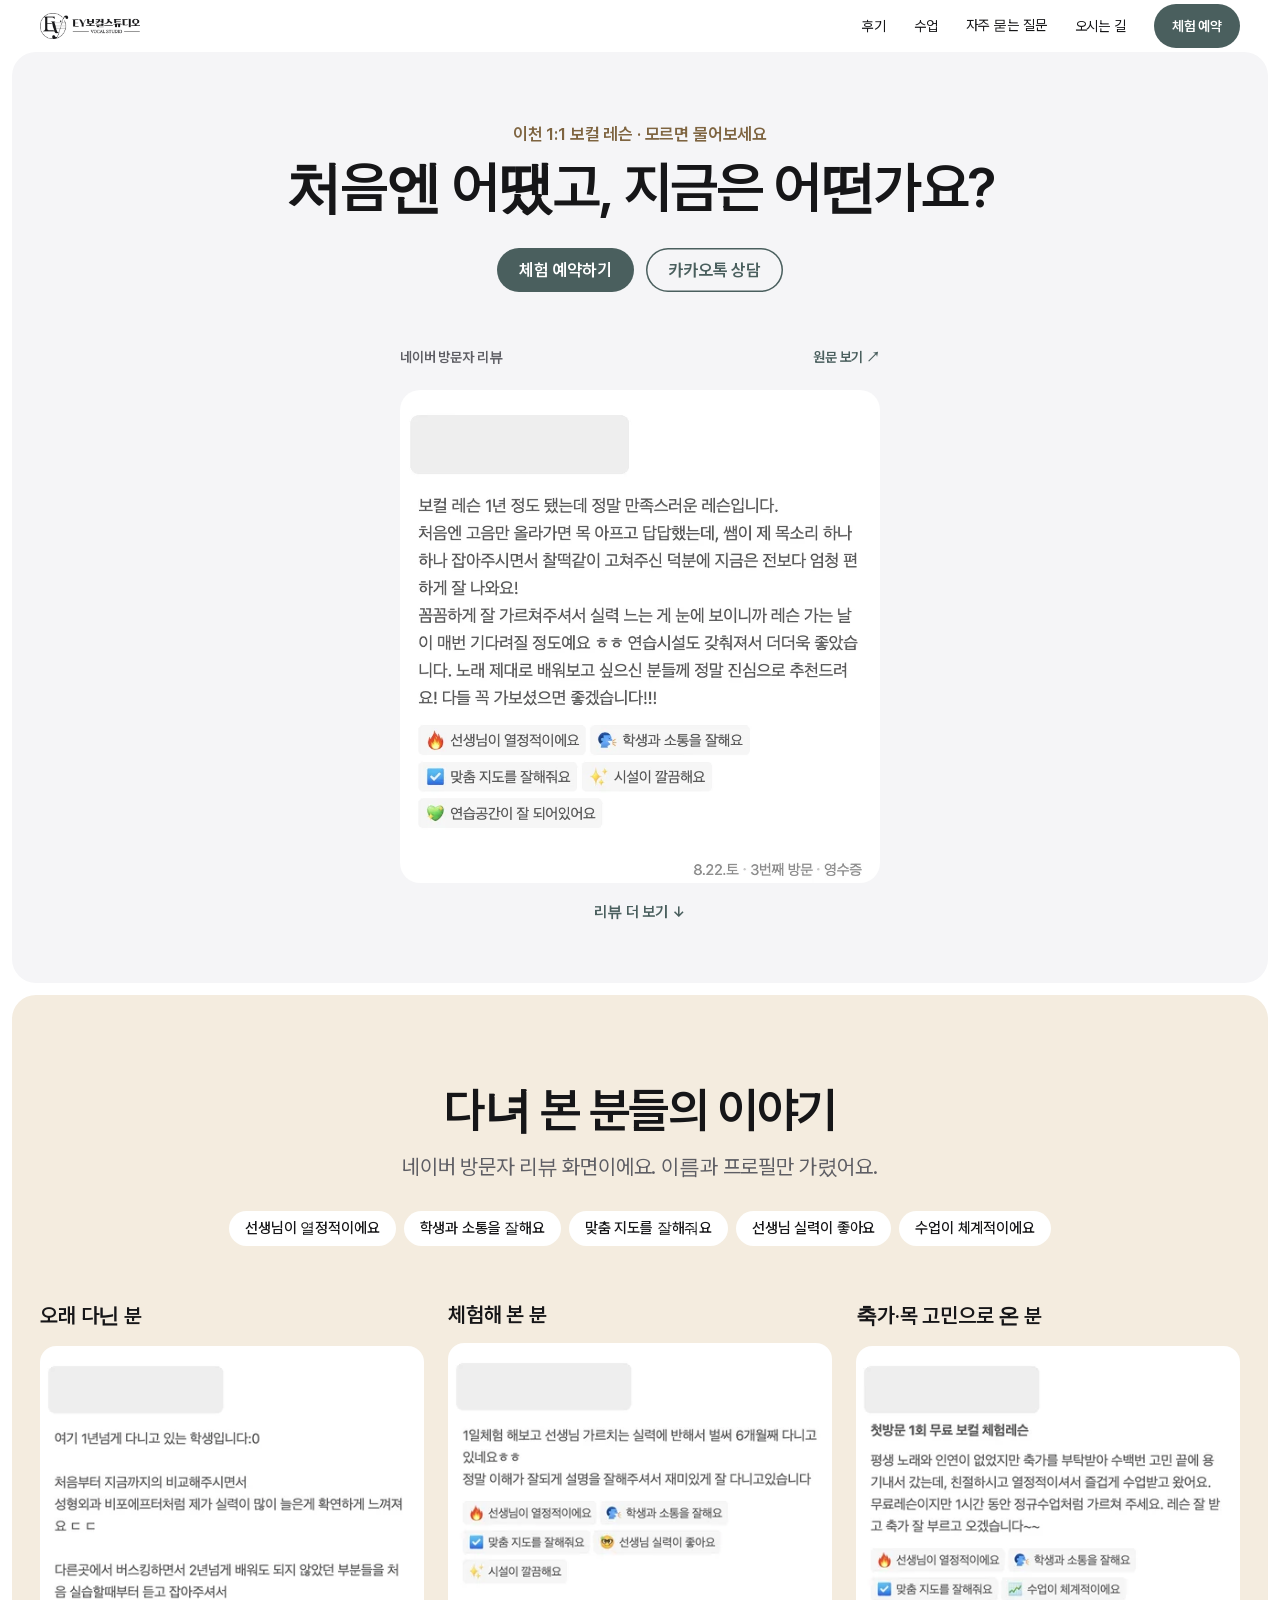
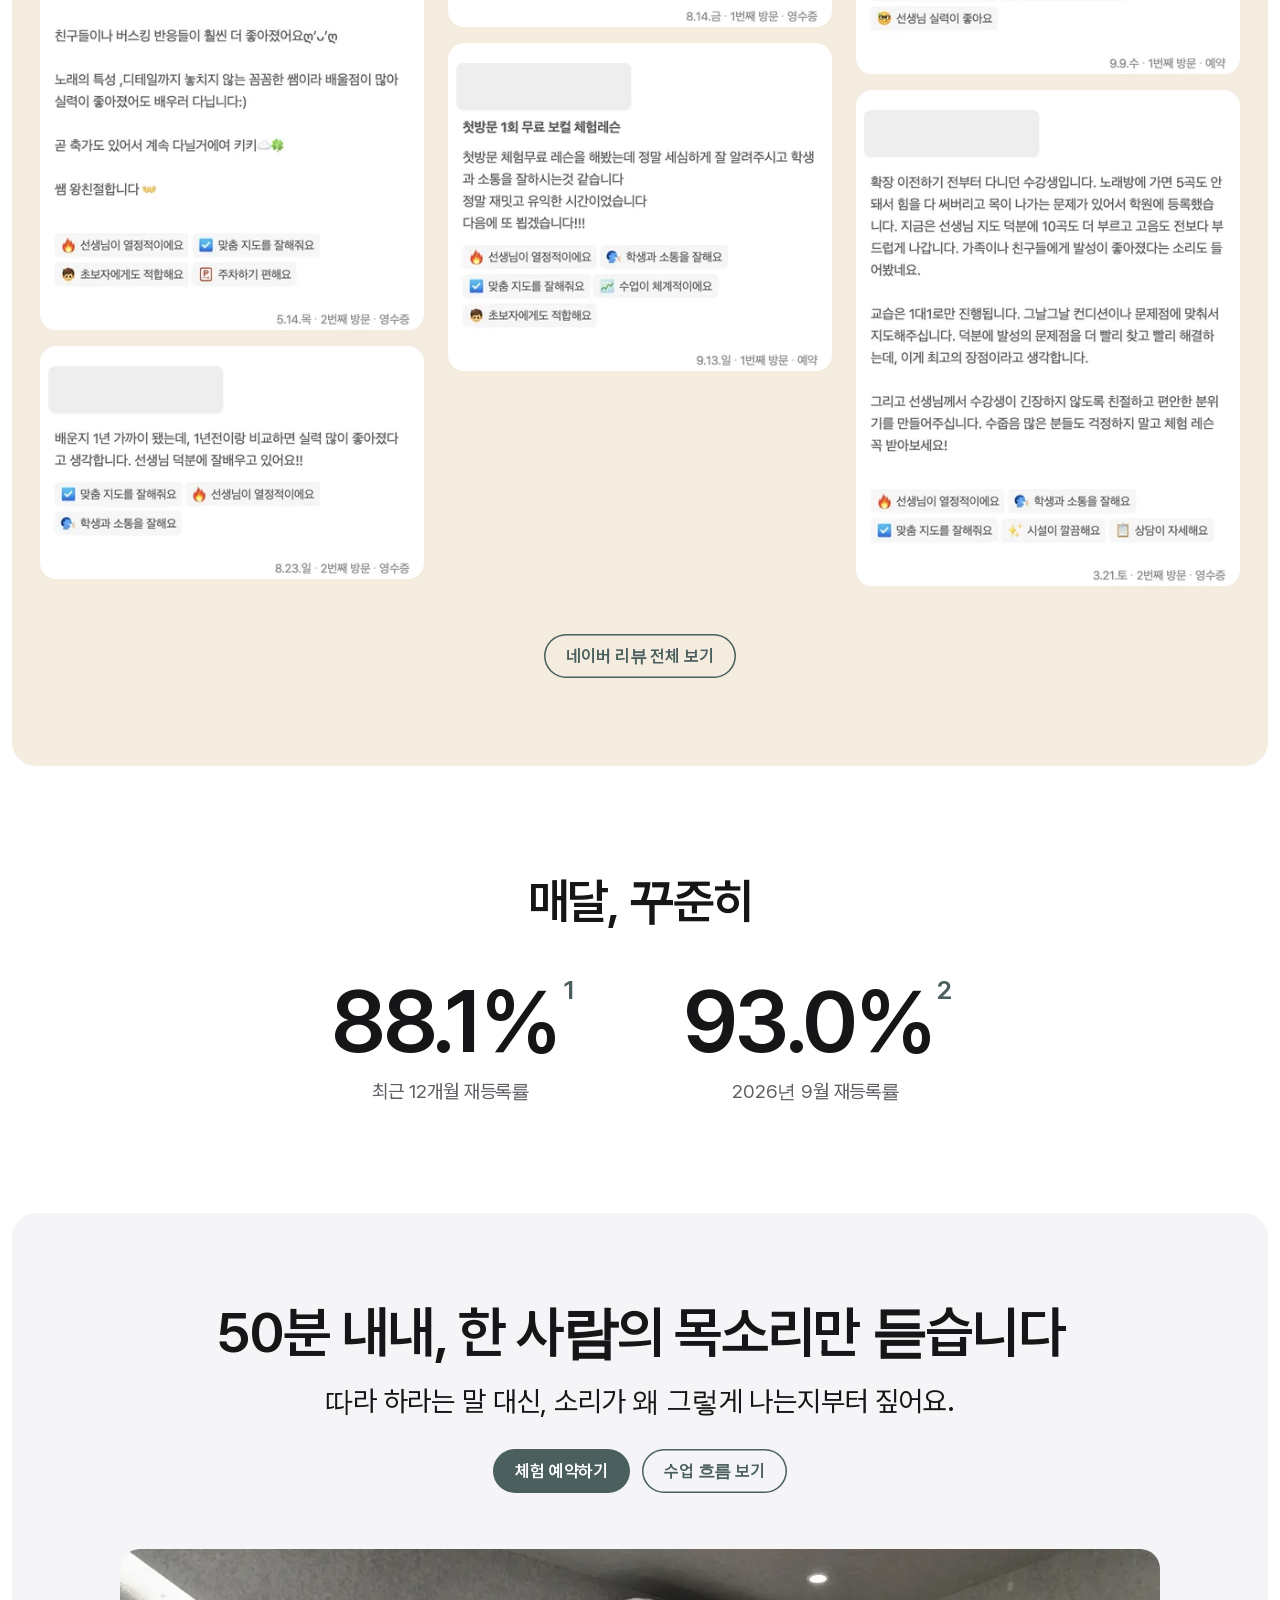
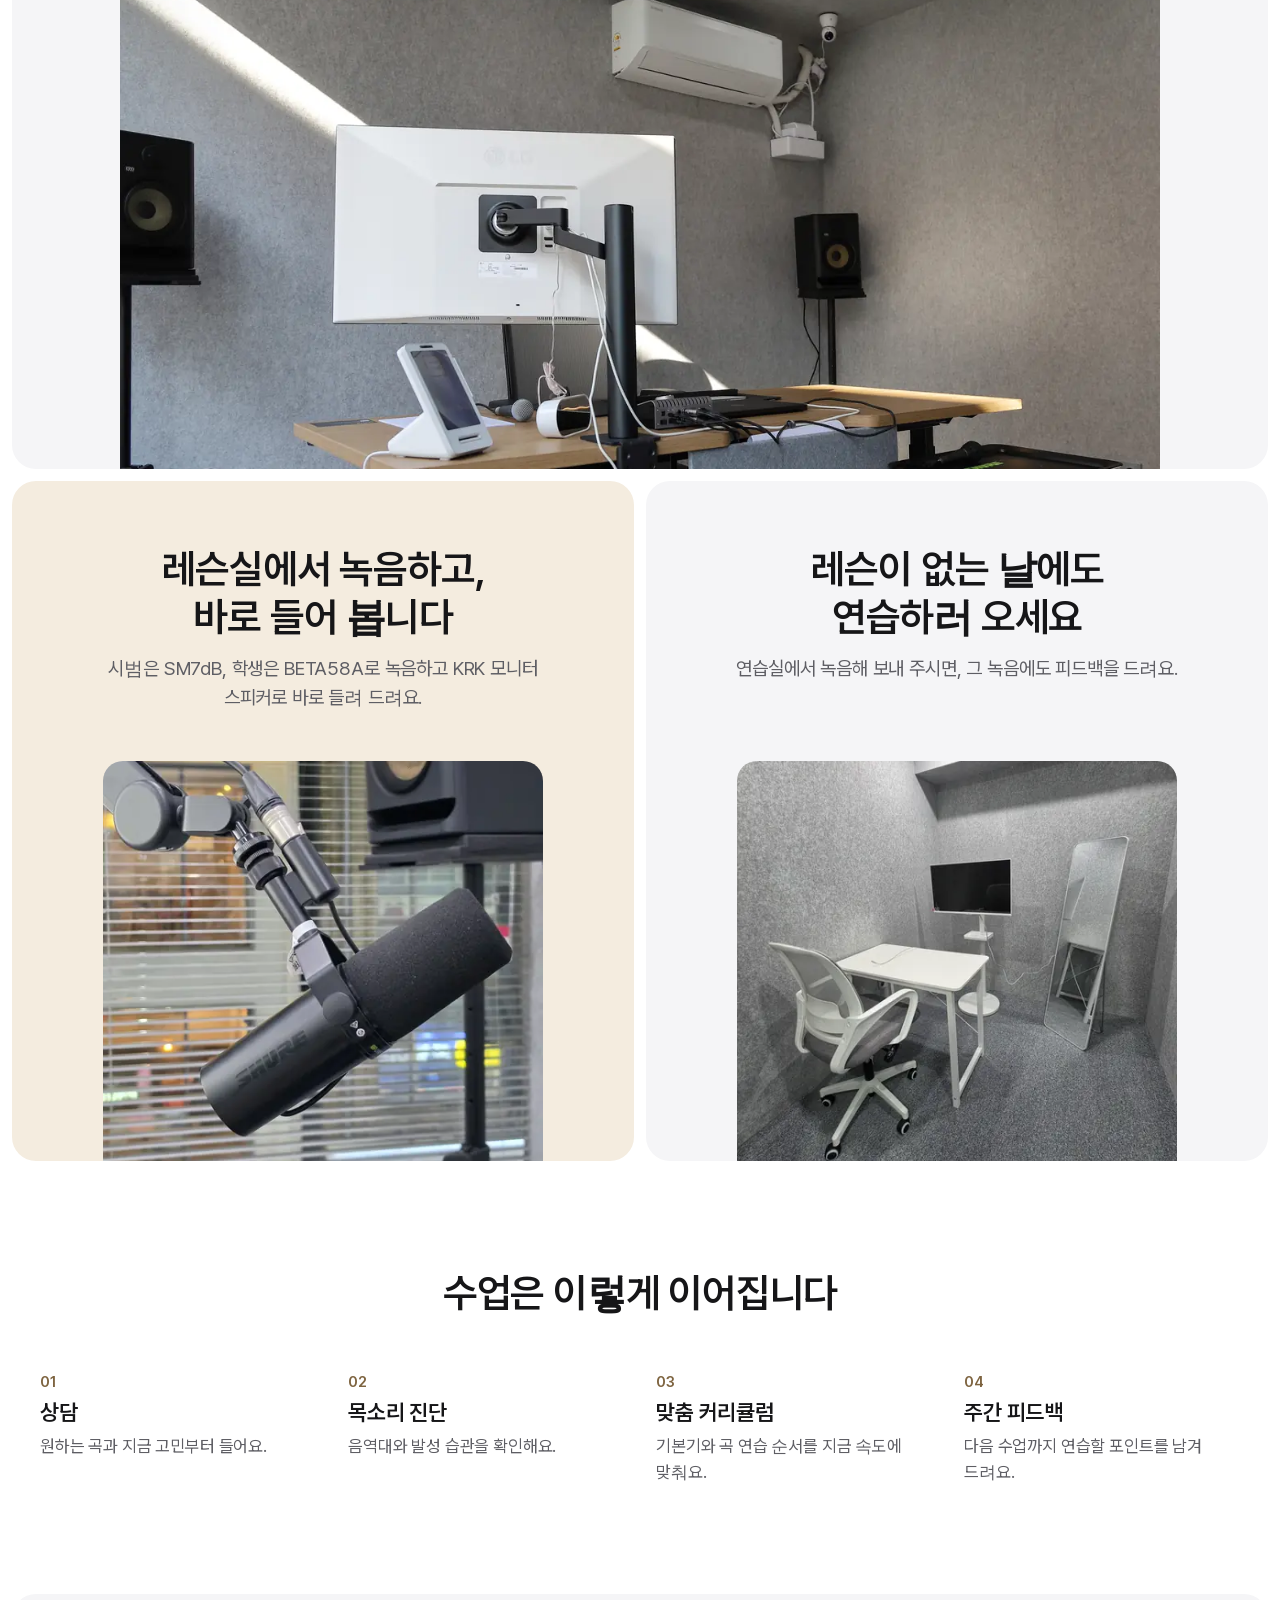
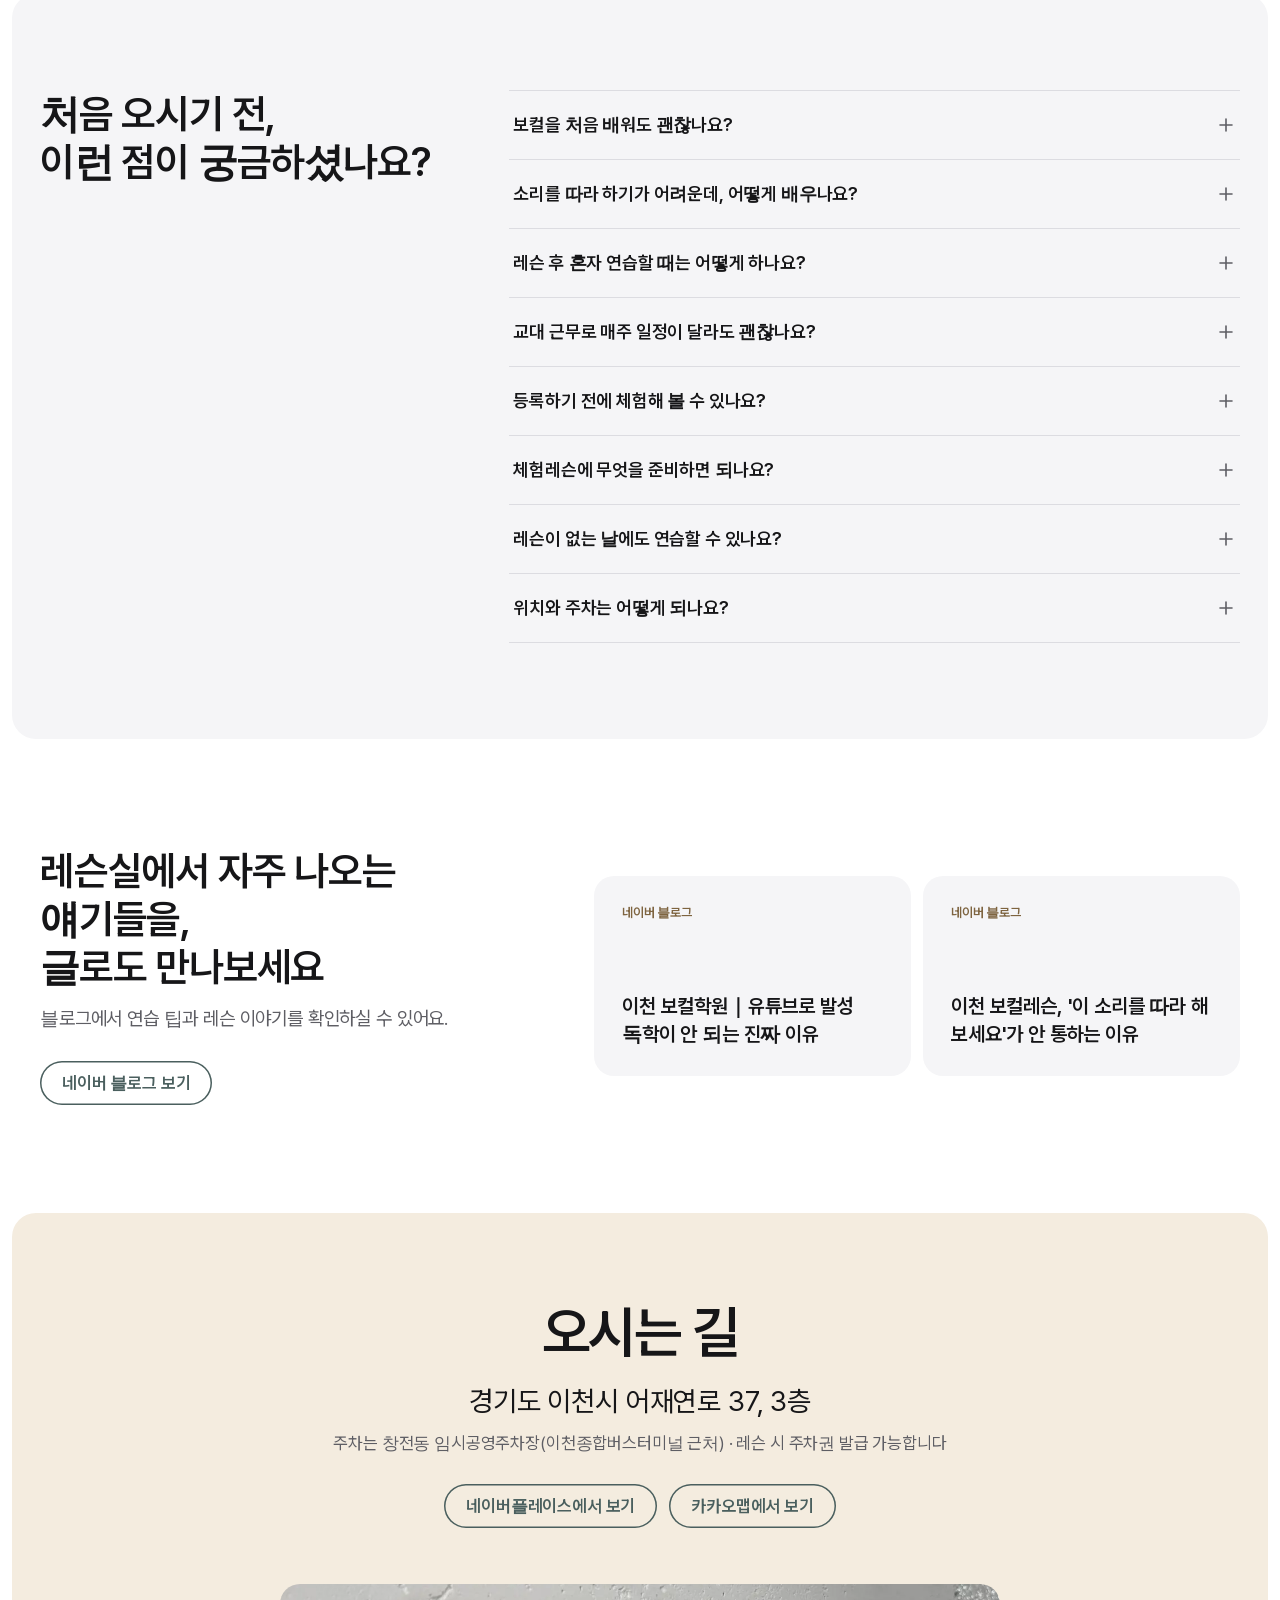
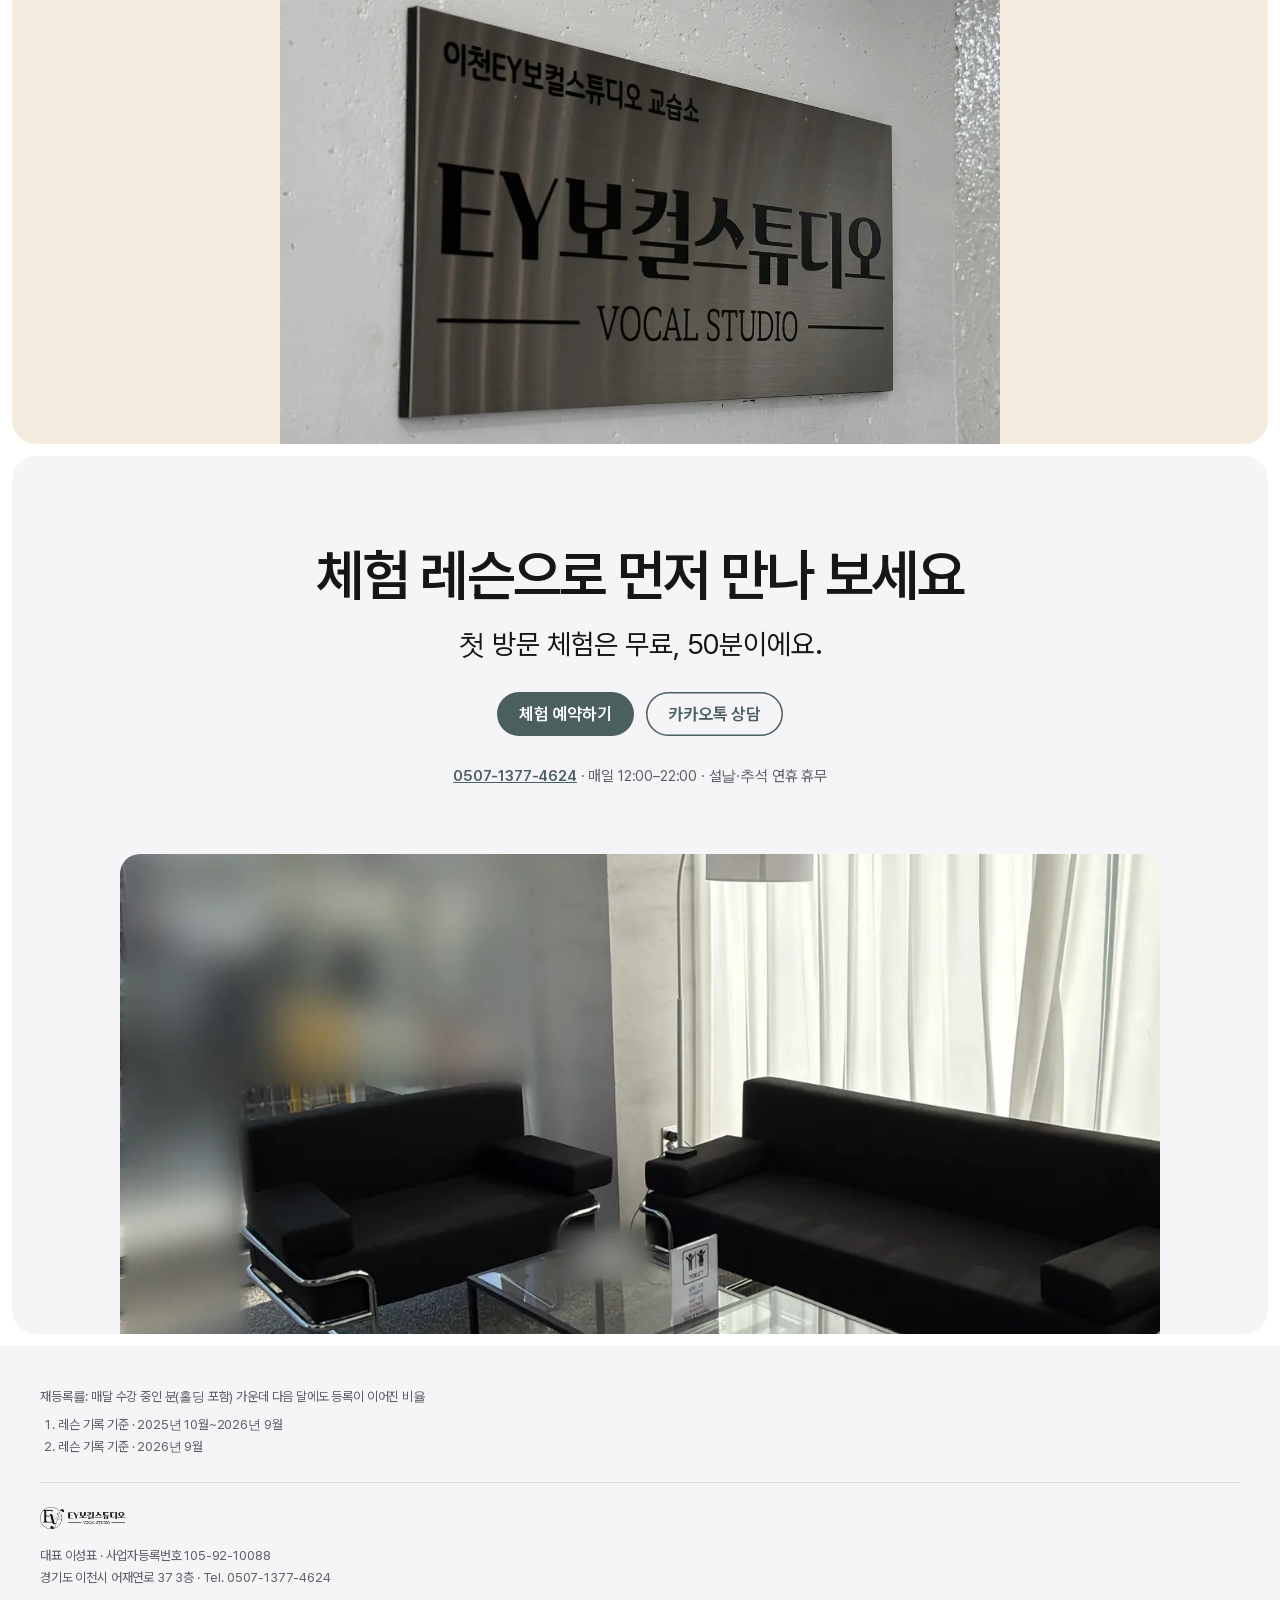
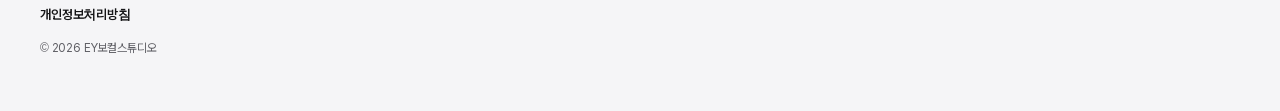
==== index.html @ e036d501 "Merge remote-tracking branch 'origin/main' into codex/apple-redesign-2026-10 # Conflicts: #	index.ht" ====
<!DOCTYPE html>

<html lang="ko">
<head><meta charset="utf-8"/><!-- Clarity: disabled until the project and privacy wording are approved.
  <script>
    (function () {
      if (!/^(www\.)?eyvocal\.com$/.test(location.hostname)) return;
      try {
        const flag = new URLSearchParams(location.search).get('ey_internal');
        if (flag === '1' || (flag !== '0' && localStorage.getItem('ey_internal') === '1')) return;
      } catch (_) { return; }
      (function(c,l,a,r,i,t,y){
        c[a]=c[a]||function(){(c[a].q=c[a].q||[]).push(arguments)};
        t=l.createElement(r);t.async=1;t.src='https://www.clarity.ms/tag/'+i;
        y=l.getElementsByTagName(r)[0];y.parentNode.insertBefore(t,y);
      })(window,document,'clarity','script','z19raspq77');
    })();
  </script>
  -->

<meta content="width=device-width, initial-scale=1" name="viewport"/>
<meta content="#F5F5F7" name="theme-color"/>
<title>EY보컬스튜디오 — 이천 1:1 보컬 레슨, 모르면 물어보세요</title>
<!-- 기본 메타는 '이천 1:1 보컬 레슨' 검색 의도를 한 번에 설명해 첫 노출 문장을 안정적으로 맞춥니다. -->
<meta content="이천 EY보컬스튜디오의 1:1 취미 보컬 레슨. 상담부터 목소리 진단, 맞춤 커리큘럼, 주간 피드백까지 차근히 이어지는 보컬 수업을 안내합니다." name="description"/>
  <!-- 네이버 서치어드바이저 소유 확인 -->
  <meta name="naver-site-verification" content="0b4e4378457f45bbbd98a97967bf881d200d3cf4" />
  <!-- 구글 서치 콘솔 소유 확인 -->
  <meta name="google-site-verification" content="KOnLuT7sUt6jHoa1Vu4Du2eyJ5z4YwFxqGDX5mAAjcg" />
<link href="https://www.eyvocal.com/" rel="canonical"/>
<link as="font" crossorigin="" href="assets/fonts/PretendardVariable.subset.woff2" rel="preload" type="font/woff2"/>
<link as="image" fetchpriority="high" imagesizes="(max-width: 734px) calc(100vw - 16px), 480px" imagesrcset="assets/images/reviews/hero-R005-420.webp 420w, assets/images/reviews/hero-R005-840.webp 840w" rel="preload" type="image/webp"/>
<!-- 공유 카드에서는 클릭 전 신뢰를 만드는 역할이 커서, 제목·설명·이미지를 랜딩 핵심 메시지와 맞춥니다. -->
<meta content="website" property="og:type"/>
<meta content="EY보컬스튜디오 — 이천 1:1 보컬 레슨, 모르면 물어보세요" property="og:title"/>
<meta content="1:1 취미 보컬 레슨으로 당신만의 목소리를 찾아드립니다. 직장인과 학생 모두 상담 가능합니다." property="og:description"/>
<meta content="ko_KR" property="og:locale"/>
<meta content="https://www.eyvocal.com/" property="og:url"/>
<!-- 검색엔진이 학원형 랜딩을 장소 기반 비즈니스로 이해해야 지도·지역 탐색과 자연스럽게 연결됩니다. -->
<script type="application/ld+json">
  {
    "@context": "https://schema.org",
    "@type": "LocalBusiness",
    "name": "EY보컬스튜디오",
    "description": "이천 1:1 취미 보컬 레슨 스튜디오",
    "url": "https://www.eyvocal.com/",
    "image": "https://www.eyvocal.com/assets/images/og-image-2026-10.jpg",
    "telephone": "+82-507-1377-4624",
    "address": {
      "@type": "PostalAddress",
      "streetAddress": "어재연로 37 3층",
      "postalCode": "17379",
      "addressLocality": "이천시",
      "addressRegion": "경기도",
      "addressCountry": "KR"
    },
    "geo": {
      "@type": "GeoCoordinates",
      "latitude": 37.279,
      "longitude": 127.44411
    },
    "openingHours": ["Mo-Su 12:00-22:00"],
    "hasOfferCatalog": {
      "@type": "OfferCatalog",
      "name": "EY보컬스튜디오 레슨 안내",
      "itemListElement": [
        {
          "@type": "Offer",
          "itemOffered": {
            "@type": "Service",
            "name": "1:1 취미 보컬 레슨",
            "description": "상담, 목소리 진단, 맞춤 커리큘럼, 주간 피드백으로 이어지는 1:1 보컬 레슨"
          }
        }
      ]
    },
    "review": [
      {
        "@type": "Review",
        "author": {
          "@type": "Person",
          "name": "허○○"
        },
        "datePublished": "2025-01-16",
        "reviewBody": "선생님이 알기 쉽게 잘 가르쳐주십니다. 수업 시간 선택 폭이 넓고 자유로워서 직장인들도 꾸준히 할 수 있을 것 같아요. 수업마다 녹음 후에 피드백 받을 수 있어 좋아요.",
        "url": "https://m.place.naver.com/place/1435030907/home"
      },
      {
        "@type": "Review",
        "author": {
          "@type": "Person",
          "name": "차○○"
        },
        "datePublished": "2025-07-18",
        "reviewBody": "꾸준히 다니다 보니 어느덧 7개월 정도를 다니게 되었네요. 호흡부터 기초부터 차근차근 배워가다 보니 처음 녹음한 것과는 180도 달라진 목소리가 나오고 있었습니다.",
        "url": "https://m.place.naver.com/place/1435030907/home"
      },
      {
        "@type": "Review",
        "author": {
          "@type": "Person",
          "name": "익명 수강생"
        },
        "datePublished": "2025-12-04",
        "reviewBody": "축가 연습을 위해 학원 등록했어요. 친절한 설명과 학생 맞춤지도가 너무 좋았어요. 덕분에 자신 없던 축가에 자신감이 생겼습니다. 짧은 시간에도 실력이 늘어가는 제 모습이 좋았어요.",
        "url": "https://m.place.naver.com/place/1435030907/home"
      },
      {
        "@type": "Review",
        "author": {
          "@type": "Person",
          "name": "익명 수강생"
        },
        "datePublished": "2025-05-09",
        "reviewBody": "수업이 체계적으로 이루어집니다. 보컬 레슨이 추상적인 설명으로 흐를 때가 많은데, 여기는 피지컬 연습 방법을 먼저 알려 주셔서 연습 방법을 모르는 입장에서 특히 도움이 되었습니다.",
        "url": "https://m.place.naver.com/place/1435030907/home"
      }
    ],
    "sameAs": [
      "https://m.place.naver.com/place/1435030907/home",
      "https://open.kakao.com/o/seso1YLg",
      "https://www.instagram.com/eyvocalstudio/"
    ]
  }
  </script>
<!-- 사이트 자체 정체성을 별도 선언해 사업체 정보와 랜딩 페이지 역할을 검색엔진 안에서 분리합니다. -->
<script type="application/ld+json">
  {
    "@context": "https://schema.org",
    "@type": "WebSite",
    "name": "EY보컬스튜디오",
    "url": "https://www.eyvocal.com/",
    "inLanguage": "ko-KR",
    "description": "이천 EY보컬스튜디오의 1:1 취미 보컬 레슨 안내 랜딩 페이지"
  }
  </script>
<!-- FAQ는 상담 전에 반복되는 질문을 먼저 소거해, 검색 결과와 랜딩 본문 양쪽에서 저항을 줄입니다. -->
<script type="application/ld+json">
{
  "@context": "https://schema.org",
  "@type": "FAQPage",
  "mainEntity": [
    {
      "@type": "Question",
      "name": "보컬을 처음 배워도 괜찮나요?",
      "acceptedAnswer": {
        "@type": "Answer",
        "text": "네, 지금 목소리와 노래하는 습관을 확인하는 것부터 시작해요. 기초가 필요하면 호흡과 발성부터, 이미 익숙한 부분이 있으면 다음 단계부터 함께 잡아갑니다. 잘해야 시작할 수 있는 수업은 아니에요."
      }
    },
    {
      "@type": "Question",
      "name": "소리를 따라 하기가 어려운데, 어떻게 배우나요?",
      "acceptedAnswer": {
        "@type": "Answer",
        "text": "같은 설명도 사람마다 다르게 느낄 수 있어요. 먼저 어디에서 힘이 들어가고 소리가 막히는지 확인하고, 몸을 쓰는 방법부터 익혀요. 그 감각을 발음과 노래로 연결한 뒤 녹음으로 달라진 소리를 함께 들어봅니다."
      }
    },
    {
      "@type": "Question",
      "name": "레슨 후 혼자 연습할 때는 어떻게 하나요?",
      "acceptedAnswer": {
        "@type": "Answer",
        "text": "수업 전후의 녹음을 비교하고, 혼자서도 반복할 수 있도록 연습할 순서와 포인트를 정리해 드려요. 연습하다 헷갈리는 부분은 24시간 언제든 녹음이나 영상으로 보내주세요. 레슨이 없거나 시간이 날 때 확인하고 피드백을 드립니다. 자세한 이용 방법은 체험레슨에서 안내해 드려요."
      }
    },
    {
      "@type": "Question",
      "name": "교대 근무로 매주 일정이 달라도 괜찮나요?",
      "acceptedAnswer": {
        "@type": "Answer",
        "text": "매주 같은 시간에 오는 고정 일정과, 가능한 시간을 다시 맞추는 유동 일정이 있어요. 유동 일정은 남아 있는 시간 안에서 조율하므로 원하는 시간이 항상 비어 있지는 않을 수 있어요. 생활 패턴에 맞는 방식부터 함께 정해요."
      }
    },
    {
      "@type": "Question",
      "name": "등록하기 전에 체험해 볼 수 있나요?",
      "acceptedAnswer": {
        "@type": "Answer",
        "text": "네, 첫 방문 무료 체험레슨을 예약하실 수 있어요. 체험은 50분이며, 현재 목소리와 고민을 살펴보고 무엇을 개선할지 함께 이야기해요. 녹음으로 변화를 확인하고 다음 연습 방향도 안내해 드립니다. 직접 수업을 경험한 뒤 결정하셔도 괜찮아요."
      }
    },
    {
      "@type": "Question",
      "name": "체험레슨에 무엇을 준비하면 되나요?",
      "acceptedAnswer": {
        "@type": "Answer",
        "text": "편한 차림으로 오시고, 불러보고 싶은 곡이 있다면 알려주세요. 녹음 장비는 준비되어 있어요. 방문 전 예약으로 가능한 시간을 먼저 확인해 주세요."
      }
    },
    {
      "@type": "Question",
      "name": "레슨이 없는 날에도 연습할 수 있나요?",
      "acceptedAnswer": {
        "@type": "Answer",
        "text": "등록 수강생은 레슨이 없는 날에도 언제든 연습실을 이용하실 수 있어요. 집에서 소리 내기 어렵다면 수업에서 정리한 연습을 이어가는 데 활용해 보세요."
      }
    },
    {
      "@type": "Question",
      "name": "위치와 주차는 어떻게 되나요?",
      "acceptedAnswer": {
        "@type": "Answer",
        "text": "이천시 어재연로 37, 3층에 있어요. 주차는 창전동 임시공영주차장을 이용하시면 되고, 레슨 시 주차권 발급이 가능합니다. 방문 전 네이버플레이스에서 길찾기와 당일 운영 안내를 확인해 주세요."
      }
    }
  ]
}
</script>
<!-- 배포는 번들 파일을 참조해 요청 수를 줄이고, 유지보수는 소스 CSS에서 계속합니다. -->
<link href="css/app.min.css" rel="stylesheet"/>
<!-- Favicon -->
<link href="assets/brand/logo-icon-black.png" rel="icon" type="image/png"/>
<!-- Open Graph Image -->
<meta content="https://www.eyvocal.com/assets/images/og-image-2026-10.jpg" property="og:image"/>
<meta content="1200" property="og:image:width"/>
<meta content="630" property="og:image:height"/>
<meta content="EY보컬스튜디오 레슨실" property="og:image:alt"/>
<meta content="summary_large_image" name="twitter:card"/>
<meta content="EY보컬스튜디오 — 이천 1:1 보컬 레슨, 모르면 물어보세요" name="twitter:title"/>
<meta content="1:1 취미 보컬 레슨으로 당신만의 목소리를 찾아드립니다. 직장인과 학생 모두 상담 가능합니다." name="twitter:description"/>
<meta content="https://www.eyvocal.com/assets/images/og-image-2026-10.jpg" name="twitter:image"/>
</head>
<body>
<a class="skip-link" href="#top">본문 바로가기</a>
<div class="ey-page">
<header class="header-0 nav">
<div class="header-1 nav__inner">
<a aria-label="EY보컬스튜디오 처음으로" class="header-2" href="#top"><img alt="EY보컬스튜디오" class="header-3" height="225" sizes="101px" src="assets/brand/logo-horizontal-black-871.webp" srcset="assets/brand/logo-horizontal-black-320.webp 320w, assets/brand/logo-horizontal-black-640.webp 640w, assets/brand/logo-horizontal-black-871.webp 871w" width="871"/></a>
<nav aria-label="메인 메뉴" class="ey-nav header-4">
<a class="header-5" href="#reviews">후기</a>
<a class="header-6" href="#lesson">수업</a>
<a class="header-7" href="#faq">자주 묻는 질문</a>
<a class="header-8" href="#location">오시는 길</a>
<a class="header-9" data-track="nav-booking" href="#booking">체험 예약</a>
</nav>
<div class="ey-burger"><button aria-controls="mobile-menu" aria-expanded="false" aria-label="메뉴 열기" class="header-11 nav__toggle" type="button"><svg aria-hidden="true" fill="none" height="22" stroke="#161618" stroke-linecap="round" stroke-width="1.6" viewbox="0 0 22 22" width="22"><path d="M3 7h16M3 15h16"></path></svg></button><nav aria-label="메인 메뉴" class="header-14 nav__mobile" hidden="" id="mobile-menu"><a class="header-15" href="#reviews">후기</a><a class="header-16" href="#lesson">수업</a><a class="header-17" href="#faq">자주 묻는 질문</a><a class="header-18" href="#location">오시는 길</a><a class="header-19" data-track="nav-booking" href="#booking">체험 예약</a></nav></div>
</div>
</header>
<main id="top"><span aria-hidden="true" class="anchor-alias" id="main"></span>
<section aria-label="첫 화면" class="ey-hero hero-0" data-track-section="hero">
<p class="hero-1">이천 1:1 보컬 레슨 · 모르면 물어보세요</p>
<h1 class="hero-2">처음엔 어땠고, <br class="phone-break"/>지금은 어떤가요?</h1>
<div class="hero-5">
<a class="hero-6" data-track="hero-booking" href="https://booking.naver.com/booking/13/bizes/1249695/items/6231823">체험 예약하기</a>
<a class="hero-7" data-track="hero-kakao" href="https://open.kakao.com/o/seso1YLg">카카오톡 상담</a>
</div>
<figure class="hero-review hero-8"><p class="hero-review-label hero-9">네이버 방문자 리뷰</p><a class="hero-10" href="https://m.place.naver.com/place/1435030907/review/visitor" rel="noopener noreferrer" target="_blank">원문 보기 ↗</a><img alt="네이버 방문자 리뷰 캡처: 처음엔 고음에서 목이 아프고 답답했는데 지금은 훨씬 편하게 나온다는 1년 수강 후기" class="hero-11" fetchpriority="high" height="862" sizes="(max-width: 734px) calc(100vw - 16px), 480px" src="assets/images/reviews/hero-R005-840.webp" srcset="assets/images/reviews/hero-R005-420.webp 420w, assets/images/reviews/hero-R005-840.webp 840w" width="840"/><a class="hero-12" href="#reviews">리뷰 더 보기 ↓</a></figure>
</section>
<section aria-labelledby="reviews-title" class="ey-reviews reviews-0" data-track-section="reviews" id="reviews"><span aria-hidden="true" class="anchor-alias" id="testimonials"></span>
<div class="reviews-1">
<h2 class="reviews-2" id="reviews-title">다녀 본 분들의 이야기</h2>
<p class="reviews-3">네이버 방문자 리뷰 화면이에요. <br class="phone-break"/>이름과 프로필만 가렸어요.</p>
<ul aria-label="네이버 리뷰 키워드" class="reviews-4">
<li class="reviews-5">선생님이 열정적이에요</li>
<li class="reviews-6">학생과 소통을 잘해요</li>
<li class="reviews-7">맞춤 지도를 잘해줘요</li>
<li class="reviews-8">선생님 실력이 좋아요</li>
<li class="reviews-9">수업이 체계적이에요</li>
</ul>
<div class="reviews-10">
<div class="reviews-11">
<h3 class="reviews-12">오래 다닌 분</h3>
<img alt="네이버 방문자 리뷰 캡처: 1년 넘게 다니며 처음과 비교해 실력이 확연히 늘었다는 후기" class="reviews-13" height="1278" loading="lazy" sizes="(max-width: 734px) calc(100vw - 24px), (max-width: 1068px) calc((100vw - 96px) / 2), 384px" src="assets/images/reviews/review-R013-840.webp" srcset="assets/images/reviews/review-R013-420.webp 420w, assets/images/reviews/review-R013-840.webp 840w" width="840"/>
<img alt="네이버 방문자 리뷰 캡처: 배운 지 1년 가까이 돼 실력이 많이 좋아졌다는 후기" class="reviews-14" height="510" loading="lazy" sizes="(max-width: 734px) calc(100vw - 24px), (max-width: 1068px) calc((100vw - 96px) / 2), 384px" src="assets/images/reviews/review-R004-840.webp" srcset="assets/images/reviews/review-R004-420.webp 420w, assets/images/reviews/review-R004-840.webp 840w" width="840"/>
</div>
<div class="reviews-15">
<h3 class="reviews-16">체험해 본 분</h3>
<img alt="네이버 방문자 리뷰 캡처: 1일 체험 뒤 6개월째 다니고 있다는 후기" class="reviews-17" height="622" loading="lazy" sizes="(max-width: 734px) calc(100vw - 24px), (max-width: 1068px) calc((100vw - 96px) / 2), 384px" src="assets/images/reviews/review-R010-840.webp" srcset="assets/images/reviews/review-R010-420.webp 420w, assets/images/reviews/review-R010-840.webp 840w" width="840"/>
<img alt="네이버 방문자 리뷰 캡처: 첫 방문 무료 체험이 세심하고 유익했다는 후기" class="reviews-18" height="718" loading="lazy" sizes="(max-width: 734px) calc(100vw - 24px), (max-width: 1068px) calc((100vw - 96px) / 2), 384px" src="assets/images/reviews/review-R002-840.webp" srcset="assets/images/reviews/review-R002-420.webp 420w, assets/images/reviews/review-R002-840.webp 840w" width="840"/>
</div>
<div class="reviews-19">
<h3 class="reviews-20">축가·목 고민으로 온 분</h3>
<img alt="네이버 방문자 리뷰 캡처: 축가를 부탁받아 용기 내 체험했다는 후기" class="reviews-21" height="718" loading="lazy" sizes="(max-width: 734px) calc(100vw - 24px), (max-width: 1068px) calc((100vw - 96px) / 2), 384px" src="assets/images/reviews/review-R003-840.webp" srcset="assets/images/reviews/review-R003-420.webp 420w, assets/images/reviews/review-R003-840.webp 840w" width="840"/>
<img alt="네이버 방문자 리뷰 캡처: 노래방 5곡에 목이 나가던 문제가 10곡 넘게 부를 만큼 좋아졌다는 후기" class="reviews-22" height="1086" loading="lazy" sizes="(max-width: 734px) calc(100vw - 24px), (max-width: 1068px) calc((100vw - 96px) / 2), 384px" src="assets/images/reviews/review-R016-840.webp" srcset="assets/images/reviews/review-R016-420.webp 420w, assets/images/reviews/review-R016-840.webp 840w" width="840"/>
</div>
</div>
<div class="reviews-23">
<a class="reviews-24" href="https://m.place.naver.com/place/1435030907/review/visitor" rel="noopener noreferrer" target="_blank">네이버 리뷰 전체 보기</a>
</div>
</div>
</section>
<section aria-labelledby="numbers-title" class="ey-numbers numbers-0" data-track-section="numbers">
<h2 class="numbers-1" id="numbers-title">매달, 꾸준히</h2>
<div class="numbers-2">
<div>
<p class="numbers-4">88.1%<sup class="numbers-5"><a aria-label="각주 1 보기" class="numbers-6" href="#note-1">1</a></sup></p>
<p class="numbers-7">최근 12개월 재등록률</p>
</div>
<div>
<p class="numbers-9">93.0%<sup class="numbers-10"><a aria-label="각주 2 보기" class="numbers-11" href="#note-2">2</a></sup></p>
<p class="numbers-12">2026년 9월 재등록률</p>
</div>
</div>
</section>
<section aria-labelledby="lesson-title" class="ey-lesson lesson-0" data-track-section="lesson" id="lesson"><span aria-hidden="true" class="anchor-alias" id="programs"></span><span aria-hidden="true" class="anchor-alias" id="about"></span>
<h2 class="lesson-1" id="lesson-title">50분 내내, <br class="phone-break"/>한 사람의 목소리만 듣습니다</h2>
<p class="lesson-2">따라 하라는 말 대신, <br class="phone-break"/>소리가 왜 그렇게 나는지부터 짚어요.</p>
<div class="lesson-3">
<a class="lesson-4" data-track="lesson-booking" href="https://booking.naver.com/booking/13/bizes/1249695/items/6231823">체험 예약하기</a>
<a class="lesson-5" href="#process">수업 흐름 보기</a>
</div>
<img alt="녹음 책상과 모니터, KRK 모니터 스피커가 있는 레슨실" class="lesson-6" height="960" loading="lazy" sizes="(max-width: 734px) 100vw, (max-width: 1068px) calc(100vw - 72px), 1040px" src="assets/images/studio/lesson-room-1280.webp" srcset="assets/images/studio/lesson-room-640.webp 640w, assets/images/studio/lesson-room-1280.webp 1280w" width="1280"/>
</section>
<div class="ey-duo">
<section aria-labelledby="gear-title" class="ey-gear gear-0" data-track-section="gear">
<h2 class="gear-1" id="gear-title">레슨실에서 녹음하고,<br/>바로 들어 봅니다</h2>
<p class="gear-3">시범은 SM7dB, 학생은 BETA58A로 녹음하고 <br class="phone-break"/>KRK 모니터 스피커로 바로 들려 드려요.</p>
<img alt="마이크 암에 걸린 SM7dB 마이크와 모니터 스피커" class="gear-4" height="1200" loading="lazy" sizes="(max-width: 734px) 100vw, 440px" src="assets/images/studio/lesson-mic-960.webp" srcset="assets/images/studio/lesson-mic-480.webp 480w, assets/images/studio/lesson-mic-960.webp 960w" width="960"/>
</section>
<section aria-labelledby="practice-title" class="ey-practice practice-0" data-track-section="practice">
<h2 class="practice-1" id="practice-title">레슨이 없는 날에도<br/>연습하러 오세요</h2>
<p class="practice-3">연습실에서 녹음해 보내 주시면, <br class="phone-break"/>그 녹음에도 피드백을 드려요.</p>
<img alt="책상과 모니터, 전신거울이 있는 연습실" class="practice-4" height="1200" loading="lazy" sizes="(max-width: 734px) 100vw, 440px" src="assets/images/studio/practice-room-960.webp" srcset="assets/images/studio/practice-room-480.webp 480w, assets/images/studio/practice-room-960.webp 960w" width="960"/>
</section>
</div>
<section aria-labelledby="process-title" class="ey-process process-0" data-track-section="process" id="process">
<div class="process-1">
<h2 class="process-2" id="process-title">수업은 이렇게 이어집니다</h2>
<ol class="process-3">
<li class="process-4">
<p class="process-5">01</p>
<div class="process-copy"><h3 class="process-7">상담</h3><p class="process-8">원하는 곡과 지금 고민부터 들어요.</p></div>
</li>
<li class="process-9">
<p class="process-10">02</p>
<div class="process-copy"><h3 class="process-12">목소리 진단</h3><p class="process-13">음역대와 발성 습관을 확인해요.</p></div>
</li>
<li class="process-14">
<p class="process-15">03</p>
<div class="process-copy"><h3 class="process-17">맞춤 커리큘럼</h3><p class="process-18">기본기와 곡 연습 순서를 지금 속도에 맞춰요.</p></div>
</li>
<li class="process-19">
<p class="process-20">04</p>
<div class="process-copy"><h3 class="process-22">주간 피드백</h3><p class="process-23">다음 수업까지 연습할 포인트를 남겨 드려요.</p></div>
</li>
</ol>
</div>
</section>
<section aria-labelledby="faq-title" class="ey-faq faq-0" data-track-section="faq" id="faq">
<div class="faq-1">
<h2 class="faq-2" id="faq-title">처음 오시기 전,<br/>이런 점이 궁금하셨나요?</h2>
<div class="faq-4">
<details class="faq-5" data-track="faq-1">
<summary class="faq-6">보컬을 처음 배워도 괜찮나요?<svg aria-hidden="true" fill="none" height="20" stroke="#5E5E64" stroke-linecap="round" stroke-width="1.6" viewbox="0 0 20 20" width="20"><path d="M10 4v12M4 10h12"></path></svg></summary>
<p class="faq-9">네, 지금 목소리와 노래하는 습관을 확인하는 것부터 시작해요. 기초가 필요하면 호흡과 발성부터, 이미 익숙한 부분이 있으면 다음 단계부터 함께 잡아갑니다. 잘해야 시작할 수 있는 수업은 아니에요.</p>
</details>
<details class="faq-10" data-track="faq-2">
<summary class="faq-11">소리를 따라 하기가 어려운데, 어떻게 배우나요?<svg aria-hidden="true" fill="none" height="20" stroke="#5E5E64" stroke-linecap="round" stroke-width="1.6" viewbox="0 0 20 20" width="20"><path d="M10 4v12M4 10h12"></path></svg></summary>
<p class="faq-14">같은 설명도 사람마다 다르게 느낄 수 있어요. 먼저 어디에서 힘이 들어가고 소리가 막히는지 확인하고, 몸을 쓰는 방법부터 익혀요. 그 감각을 발음과 노래로 연결한 뒤 녹음으로 달라진 소리를 함께 들어봅니다.</p>
</details>
<details class="faq-15" data-track="faq-3">
<summary class="faq-16">레슨 후 혼자 연습할 때는 어떻게 하나요?<svg aria-hidden="true" fill="none" height="20" stroke="#5E5E64" stroke-linecap="round" stroke-width="1.6" viewbox="0 0 20 20" width="20"><path d="M10 4v12M4 10h12"></path></svg></summary>
<p class="faq-19">수업 전후의 녹음을 비교하고, 혼자서도 반복할 수 있도록 연습할 순서와 포인트를 정리해 드려요. 연습하다 헷갈리는 부분은 24시간 언제든 녹음이나 영상으로 보내주세요. 레슨이 없거나 시간이 날 때 확인하고 피드백을 드립니다. 자세한 이용 방법은 체험레슨에서 안내해 드려요.</p>
</details>
<details class="faq-20" data-track="faq-4">
<summary class="faq-21">교대 근무로 매주 일정이 달라도 괜찮나요?<svg aria-hidden="true" fill="none" height="20" stroke="#5E5E64" stroke-linecap="round" stroke-width="1.6" viewbox="0 0 20 20" width="20"><path d="M10 4v12M4 10h12"></path></svg></summary>
<p class="faq-24">매주 같은 시간에 오는 고정 일정과, 가능한 시간을 다시 맞추는 유동 일정이 있어요. 유동 일정은 남아 있는 시간 안에서 조율하므로 원하는 시간이 항상 비어 있지는 않을 수 있어요. 생활 패턴에 맞는 방식부터 함께 정해요.</p>
</details>
<details class="faq-25" data-track="faq-5">
<summary class="faq-26">등록하기 전에 체험해 볼 수 있나요?<svg aria-hidden="true" fill="none" height="20" stroke="#5E5E64" stroke-linecap="round" stroke-width="1.6" viewbox="0 0 20 20" width="20"><path d="M10 4v12M4 10h12"></path></svg></summary>
<p class="faq-29">네, 첫 방문 무료 체험레슨을 예약하실 수 있어요. 체험은 50분이며, 현재 목소리와 고민을 살펴보고 무엇을 개선할지 함께 이야기해요. 녹음으로 변화를 확인하고 다음 연습 방향도 안내해 드립니다. 직접 수업을 경험한 뒤 결정하셔도 괜찮아요.</p>
</details>
<details class="faq-30" data-track="faq-6">
<summary class="faq-31">체험레슨에 무엇을 준비하면 되나요?<svg aria-hidden="true" fill="none" height="20" stroke="#5E5E64" stroke-linecap="round" stroke-width="1.6" viewbox="0 0 20 20" width="20"><path d="M10 4v12M4 10h12"></path></svg></summary>
<p class="faq-34">편한 차림으로 오시고, 불러보고 싶은 곡이 있다면 알려주세요. 녹음 장비는 준비되어 있어요. 방문 전 예약으로 가능한 시간을 먼저 확인해 주세요.</p>
</details>
<details class="faq-35" data-track="faq-7">
<summary class="faq-36">레슨이 없는 날에도 연습할 수 있나요?<svg aria-hidden="true" fill="none" height="20" stroke="#5E5E64" stroke-linecap="round" stroke-width="1.6" viewbox="0 0 20 20" width="20"><path d="M10 4v12M4 10h12"></path></svg></summary>
<p class="faq-39">등록 수강생은 레슨이 없는 날에도 언제든 연습실을 이용하실 수 있어요. 집에서 소리 내기 어렵다면 수업에서 정리한 연습을 이어가는 데 활용해 보세요.</p>
</details>
<details class="faq-40" data-track="faq-8">
<summary class="faq-41">위치와 주차는 어떻게 되나요?<svg aria-hidden="true" fill="none" height="20" stroke="#5E5E64" stroke-linecap="round" stroke-width="1.6" viewbox="0 0 20 20" width="20"><path d="M10 4v12M4 10h12"></path></svg></summary>
<p class="faq-44">이천시 어재연로 37, 3층에 있어요. 주차는 창전동 임시공영주차장을 이용하시면 되고, 레슨 시 주차권 발급이 가능합니다. 방문 전 네이버플레이스에서 길찾기와 당일 운영 안내를 확인해 주세요.</p>
</details>
</div>
</div>
</section>
<section aria-labelledby="blog-title" class="ey-blog blog-0" data-track-section="blog" id="blog">
<div class="blog-1">
<div class="blog-2">
<h2 class="blog-3" id="blog-title">레슨실에서 자주 나오는 얘기들을,<br/>글로도 만나보세요</h2>
<p class="blog-5">블로그에서 연습 팁과 레슨 이야기를 확인하실 수 있어요.</p>
<div class="blog-6">
<a class="blog-7" href="https://blog.naver.com/eyvocal_" rel="noopener noreferrer" target="_blank">네이버 블로그 보기</a>
</div>
</div>
<div class="blog-8">
<a class="blog-9" href="https://blog.naver.com/eyvocal_/224421479008" rel="noopener noreferrer" target="_blank">
<span class="blog-10">네이버 블로그</span>
<span class="blog-11">이천 보컬학원｜유튜브로 발성 독학이 안 되는 진짜 이유</span>
</a>
<a class="blog-12" href="https://blog.naver.com/eyvocal_/224418634965" rel="noopener noreferrer" target="_blank">
<span class="blog-13">네이버 블로그</span>
<span class="blog-14">이천 보컬레슨, '이 소리를 따라 해 보세요'가 안 통하는 이유</span>
</a>
</div>
</div>
</section>
<section aria-labelledby="location-title" class="ey-location location-0" data-track-section="location" id="location">
<h2 class="location-1" id="location-title">오시는 길</h2>
<p class="location-2">경기도 이천시 어재연로 37, 3층</p>
<p class="location-3">주차는 창전동 임시공영주차장<br class="phone-break"/>(이천종합버스터미널 근처)<span class="pc-only"> · </span><br class="phone-break"/>레슨 시 주차권 발급 가능합니다</p>
<div class="location-4">
<a class="location-5" href="https://m.place.naver.com/place/1435030907/home" rel="noopener noreferrer" target="_blank">네이버플레이스<span class="pc-only">에서 보기</span></a>
<a class="location-6" href="https://map.kakao.com/link/search/%EA%B2%BD%EA%B8%B0%EB%8F%84%20%EC%9D%B4%EC%B2%9C%EC%8B%9C%20%EC%96%B4%EC%9E%AC%EC%97%B0%EB%A1%9C%2037" rel="noopener noreferrer" target="_blank">카카오맵<span class="pc-only">에서 보기</span></a>
</div>
<img alt="'EY보컬스튜디오 VOCAL STUDIO'가 새겨진 입구 간판" class="location-7" height="960" loading="lazy" sizes="(max-width: 734px) 100vw, 720px" src="assets/images/studio/entrance-sign-1280.webp" srcset="assets/images/studio/entrance-sign-640.webp 640w, assets/images/studio/entrance-sign-1280.webp 1280w" width="1280"/>
</section>
<section aria-labelledby="booking-title" class="ey-booking booking-0" data-track-section="booking" id="booking"><span aria-hidden="true" class="anchor-alias" id="contact"></span>
<h2 class="booking-1" id="booking-title">체험 레슨으로 <br class="phone-break"/>먼저 만나 보세요</h2>
<p class="booking-2">첫 방문 체험은 무료, 50분이에요.</p>
<div class="booking-3">
<a class="booking-4" data-track="booking-booking" href="https://booking.naver.com/booking/13/bizes/1249695/items/6231823">체험 예약하기</a>
<a class="booking-5" data-track="booking-kakao" href="https://open.kakao.com/o/seso1YLg">카카오톡 상담</a>
</div>
<p class="booking-6"><a class="booking-7" href="tel:+82-507-1377-4624">0507-1377-4624</a><span class="pc-only"> · </span><br class="phone-break"/>매일 12:00–22:00 · 설날·추석 연휴 휴무</p>
<img alt="햇빛이 드는 통창 앞 소파 두 개와 유리 테이블, EY 로고가 걸린 대기 공간" class="booking-8" height="960" loading="lazy" sizes="(max-width: 734px) 100vw, (max-width: 1068px) calc(100vw - 72px), 1040px" src="assets/images/studio/lounge-1280.webp" srcset="assets/images/studio/lounge-640.webp 640w, assets/images/studio/lounge-1280.webp 1280w" width="1280"/>
</section>
</main>
<footer class="ey-footer footer-0" data-track-section="footer">
<div class="footer-1">
<p class="footer-2">재등록률: 매달 수강 중인 분(홀딩 포함) 가운데 다음 달에도 등록이 이어진 비율</p>
<ol aria-label="각주" class="footer-3" id="notes">
<li id="note-1">레슨 기록 기준 · 2025년 10월~2026년 9월</li>
<li id="note-2">레슨 기록 기준 · 2026년 9월</li>
</ol>
<div class="footer-6"></div>
<img alt="EY보컬스튜디오" class="footer-7" height="225" loading="lazy" sizes="86px" src="assets/brand/logo-horizontal-black-871.webp" srcset="assets/brand/logo-horizontal-black-320.webp 320w, assets/brand/logo-horizontal-black-640.webp 640w, assets/brand/logo-horizontal-black-871.webp 871w" width="871"/>
<p class="footer-8">대표 이성표 · 사업자등록번호 105-92-10088<br/>경기도 이천시 어재연로 37 3층<span class="pc-only"> · </span><br class="phone-break"/>Tel. 0507-1377-4624</p>
<p class="footer-10"><a class="footer-11" href="https://app.eyvocal.com/privacy" rel="noopener noreferrer" target="_blank">개인정보처리방침</a></p>
<p class="footer-12">© 2026 EY보컬스튜디오</p>
</div>
</footer>
</div>
<a class="kakao-launch" data-track="floating-kakao" href="https://open.kakao.com/o/seso1YLg">카카오톡 상담</a>
<script defer="" src="js/app.min.js"></script>
<script defer="" src="/_vercel/insights/script.js"></script>
<script defer="" src="/_vercel/speed-insights/script.js"></script>
</body>
</html>
---- css/app.min.css ----
*,*:before,*:after{box-sizing:border-box;margin:0;padding:0}html{-webkit-text-size-adjust:100%;-moz-text-size-adjust:100%;text-size-adjust:100%;scroll-behavior:auto}body{min-height:100vh;line-height:1.6;-webkit-font-smoothing:antialiased;-moz-osx-font-smoothing:grayscale;text-rendering:optimizeLegibility}img,picture,video,canvas,svg{display:block;max-width:100%;height:auto}input,button,textarea,select{font:inherit;color:inherit}button{cursor:pointer;border:none;background:none}a{color:inherit;text-decoration:none}ul,ol{list-style:none}h1,h2,h3,h4,h5,h6{overflow-wrap:break-word;font-weight:700}p{overflow-wrap:break-word}@media(prefers-reduced-motion:reduce){html{scroll-behavior:auto}*,*:before,*:after{animation-duration:.01ms!important;animation-iteration-count:1!important;transition-duration:.01ms!important;scroll-behavior:auto!important}}@font-face{font-family:Pretendard;src:url(../assets/fonts/PretendardVariable.subset.woff2) format("woff2-variations");font-weight:45 920;font-style:normal;font-display:swap}:root{--ey-felt-100: #ECECEF;--ey-felt-200: #DCDCE1;--ey-felt-300: #C4C4CA;--ey-felt-400: #A3A3A9;--ey-felt-500: #8A8A8F;--ey-felt-600: #5E5E64;--ey-felt-900: #161618;--ey-sage-100: #E4ECEB;--ey-sage-600: #4A5F5E;--ey-sage-700: #364847;--ey-oak-100: #F4ECDF;--ey-oak-400: #C9A97C;--ey-oak-600: #7E6440;--bg: #F5F5F7;--surface: #FFFFFF;--surface-2: var(--ey-felt-100);--border: var(--ey-felt-200);--border-strong: var(--ey-felt-300);--text: var(--ey-felt-900);--text-2: var(--ey-felt-600);--text-on-primary: #FFFFFF;--primary: var(--ey-sage-600);--primary-hover: var(--ey-sage-700);--primary-soft: var(--ey-sage-100);--accent: var(--ey-oak-400);--accent-text: var(--ey-oak-600);--accent-soft: var(--ey-oak-100);--kakao-bg: #FEE500;--kakao-text: #191919;--font: Pretendard, -apple-system, BlinkMacSystemFont, "Apple SD Gothic Neo", "Noto Sans KR", "Segoe UI", Roboto, sans-serif;--fs-display: 40px;--fs-h1: 28px;--fs-h2: 22px;--fs-h3: 18px;--fs-body: 16px;--fs-body-sm: 14px;--fs-caption: 12px;--lh-tight: 1.25;--lh-body: 1.6;--ls-tight: -.02em;--ls-body: -.01em;--sp-1: 4px;--sp-2: 8px;--sp-3: 12px;--sp-4: 16px;--sp-5: 20px;--sp-6: 24px;--sp-8: 32px;--sp-10: 40px;--sp-12: 48px;--sp-16: 64px;--gutter: 16px;--r-sm: 8px;--r-md: 12px;--r-lg: 16px;--r-xl: 20px;--r-2xl: 24px;--r-pill: 999px;--shadow-sm: 0 1px 2px rgba(22,22,24,.06);--shadow-md: 0 8px 24px rgba(22,22,24,.08);--shadow-lg: 0 20px 60px rgba(22,22,24,.12);--tap-min: 44px;--btn-h: 54px;--dur-fast: .12s;--dur-base: .2s;--dur-page: .28s;--ease-out: cubic-bezier(.2,.7,.2,1);--nav-height: 72px;--container-max: 1200px}@media(min-width:640px){:root{--gutter: 22px}}html{background:var(--bg);color:var(--text)}body{min-width:0;background:var(--bg);color:var(--text);font-family:var(--font);font-size:var(--fs-body);line-height:var(--lh-body);letter-spacing:var(--ls-body);word-break:keep-all;overflow-wrap:break-word}::selection{background:var(--accent-soft);color:var(--text)}:focus-visible{outline:2px solid var(--primary);outline-offset:2px}.skip-link{position:fixed;top:-100px;left:var(--gutter);z-index:1000;min-height:var(--tap-min);padding:var(--sp-2) var(--sp-4);border-radius:var(--r-lg);background:var(--primary);color:var(--text-on-primary)}.skip-link:focus{top:var(--sp-4)}.container{width:min(100%,var(--container-max));margin-inline:auto;padding-inline:var(--gutter)}.section{position:relative;padding-block:var(--sp-16)}.section--dark{background:var(--accent-soft)}.section__label{display:block;margin-bottom:var(--sp-3);color:var(--accent-text);font-size:var(--fs-caption);font-weight:700;letter-spacing:.12em;text-transform:uppercase}.section__title{max-width:24ch;margin-bottom:var(--sp-4);color:var(--text);font-size:clamp(24px,3vw,var(--fs-display));font-weight:700;line-height:var(--lh-tight);letter-spacing:var(--ls-tight);text-wrap:balance}.section__subtitle{max-width:42rem;color:var(--text-2);line-height:var(--lh-body)}.wrap-unit{display:inline-block}.btn{display:inline-flex;align-items:center;justify-content:center;min-height:var(--btn-h);padding:var(--sp-3) var(--sp-6);border:1px solid transparent;border-radius:var(--r-lg);font-size:var(--fs-body-sm);font-weight:700;line-height:1.3;text-align:center;transition:background var(--dur-base),border-color var(--dur-base),transform var(--dur-fast)}.btn:active{transform:scale(.98)}.btn--primary{background:var(--primary);color:var(--text-on-primary)}.btn--primary:hover{background:var(--primary-hover)}.btn--secondary{border-color:var(--border-strong);background:var(--surface);color:var(--text)}.btn--secondary:hover{border-color:var(--primary);background:var(--primary-soft)}.text-center{text-align:center}.anchor-alias{display:block;height:0}@media(min-width:640px){.section{padding-block:var(--sp-16)}}.ey-page .ey-duo{display:flex;flex-wrap:wrap;gap:12px}.ey-page{background:#fff;color:#161618;font-family:Pretendard,-apple-system,Apple SD Gothic Neo,sans-serif;letter-spacing:-.01em;word-break:keep-all;-webkit-font-smoothing:antialiased;min-width:0;container-type:inline-size;line-height:normal}.ey-page main{display:flex;flex-direction:column;gap:12px;padding:0 12px}.ey-page *{box-sizing:content-box}.ey-page img{max-width:none}.ey-page svg{flex-shrink:0}.ey-page a{color:#4a5f5e;text-decoration:underline}.ey-page a:hover{color:#364847}.ey-page summary{list-style:none;cursor:pointer}.ey-page summary::-webkit-details-marker{display:none}.ey-page ol,.ey-page [aria-label=\ac01\c8fc]{list-style-type:decimal}.ey-page .ey-process ol{list-style:none}.ey-page .ey-burger{display:none;position:relative}.ey-page .nav__toggle{box-sizing:border-box;padding:0;background:transparent;border:0;cursor:pointer}.ey-page [hidden]{display:none!important}.ey-page .phone-break{display:none}.ey-page .process-copy{display:contents}.ey-page>*{--t-hero:56px;--t-sec:48px;--t-tile:40px;--t-line:28px;--t-num:88px}@container (max-width:1068px){.ey-page>*{--t-hero:48px;--t-sec:40px;--t-tile:32px;--t-line:24px;--t-num:72px}}.ey-page .header-0{min-height:52px;box-sizing:border-box;display:flex;align-items:center;padding:4px 24px}.ey-page .header-1{max-width:1200px;width:100%;margin:0 auto;display:flex;align-items:center;justify-content:space-between;gap:16px;flex-wrap:wrap}.ey-page .header-2{display:flex;align-items:center;min-height:44px}.ey-page .header-3{display:block;height:26px;width:auto}.ey-page .header-4{display:flex;align-items:center;gap:28px;font-size:14px;flex-wrap:wrap}.ey-page .header-5,.ey-page .header-6,.ey-page .header-7,.ey-page .header-8{display:inline-flex;align-items:center;min-height:44px;color:#161618;text-decoration:none}.ey-page .header-9{display:inline-flex;align-items:center;height:44px;padding:0 18px;border-radius:999px;background:#4a5f5e;color:#fff;font-size:14px;font-weight:600;text-decoration:none}.ey-page .header-11{width:44px;height:44px;display:flex;align-items:center;justify-content:center;border-radius:999px}.ey-page .header-14{position:absolute;right:0;top:50px;z-index:20;width:260px;box-sizing:border-box;padding:10px;background:#fff;border-radius:18px;box-shadow:0 12px 32px #16161829,0 0 0 1px #dcdce1;display:flex;flex-direction:column}.ey-page .header-15,.ey-page .header-16,.ey-page .header-17,.ey-page .header-18{display:flex;align-items:center;min-height:48px;padding:0 16px;border-radius:12px;color:#161618;font-size:17px;text-decoration:none}.ey-page .header-19{display:flex;align-items:center;justify-content:center;height:48px;margin-top:6px;border-radius:999px;background:#4a5f5e;color:#fff;font-size:17px;font-weight:600;text-decoration:none}.ey-page .hero-0{background:#f5f5f7;border-radius:24px;padding:72px 24px 48px;display:flex;flex-direction:column;align-items:center;text-align:center}.ey-page .hero-1{margin:0;font-size:17px;font-weight:600;color:#7e6440}.ey-page .hero-2{margin:12px 0 0;font-size:var(--t-hero);line-height:1.15;font-weight:600;letter-spacing:-.03em}.ey-page .hero-5{margin-top:28px;display:flex;gap:12px;flex-wrap:wrap;justify-content:center}.ey-page .hero-6{display:inline-flex;align-items:center;justify-content:center;height:44px;padding:0 22px;border-radius:999px;background:#4a5f5e;color:#fff;font-size:17px;font-weight:600;text-decoration:none;box-sizing:border-box}.ey-page .hero-7{display:inline-flex;align-items:center;justify-content:center;height:44px;padding:0 22px;border-radius:999px;background:transparent;color:#4a5f5e;box-shadow:inset 0 0 0 1.5px #4a5f5e;font-size:17px;font-weight:600;text-decoration:none;box-sizing:border-box}.ey-page .hero-8{margin:44px 0 0;width:100%;max-width:480px}.ey-page .hero-9{font-size:14px;font-weight:600;color:#5e5e64}.ey-page .hero-10{display:inline-flex;align-items:center;min-height:44px;font-size:14px;font-weight:600;text-decoration:none}.ey-page .hero-11{display:block;width:100%;height:auto;border-radius:20px}.ey-page .hero-12{margin-top:8px;display:inline-flex;align-items:center;min-height:44px;font-size:15px;font-weight:600;text-decoration:none}.ey-page .reviews-0{background:#f4ecdf;border-radius:24px;padding:88px 24px}.ey-page .reviews-1{max-width:1200px;margin:0 auto}.ey-page .reviews-2{margin:0;text-align:center;font-size:var(--t-sec);line-height:1.15;font-weight:600;letter-spacing:-.03em}.ey-page .reviews-3{margin:14px 0 0;text-align:center;font-size:21px;line-height:1.45;color:#5e5e64}.ey-page .reviews-4{list-style:none;margin:28px 0 0;padding:0;display:flex;flex-wrap:wrap;gap:8px;justify-content:center}.ey-page .reviews-5,.ey-page .reviews-6,.ey-page .reviews-7,.ey-page .reviews-8,.ey-page .reviews-9{background:#fff;border-radius:999px;padding:8px 16px;font-size:15px;font-weight:500}.ey-page .reviews-10{margin-top:56px;display:flex;flex-wrap:wrap;gap:40px 24px;align-items:flex-start}.ey-page .reviews-11{flex:1 1 320px;min-width:0;display:flex;flex-direction:column;gap:16px}.ey-page .reviews-12{margin:0;font-size:21px;font-weight:600}.ey-page .reviews-13,.ey-page .reviews-14{display:block;width:100%;height:auto;border-radius:16px}.ey-page .reviews-15{flex:1 1 320px;min-width:0;display:flex;flex-direction:column;gap:16px}.ey-page .reviews-16{margin:0;font-size:21px;font-weight:600}.ey-page .reviews-17,.ey-page .reviews-18{display:block;width:100%;height:auto;border-radius:16px}.ey-page .reviews-19{flex:1 1 320px;min-width:0;display:flex;flex-direction:column;gap:16px}.ey-page .reviews-20{margin:0;font-size:21px;font-weight:600}.ey-page .reviews-21,.ey-page .reviews-22{display:block;width:100%;height:auto;border-radius:16px}.ey-page .reviews-23{margin-top:48px;display:flex;justify-content:center}.ey-page .reviews-24{display:inline-flex;align-items:center;justify-content:center;height:44px;padding:0 22px;border-radius:999px;background:transparent;color:#4a5f5e;box-shadow:inset 0 0 0 1.5px #4a5f5e;font-size:17px;font-weight:600;text-decoration:none;box-sizing:border-box}.ey-page .numbers-0{padding:96px 24px;text-align:center}.ey-page .numbers-1{margin:0;font-size:var(--t-sec);line-height:1.15;font-weight:600;letter-spacing:-.03em}.ey-page .numbers-2{margin-top:48px;display:flex;flex-wrap:wrap;justify-content:center;gap:32px 112px}.ey-page .numbers-4{margin:0;font-size:var(--t-num);line-height:1;font-weight:600;letter-spacing:-.04em}.ey-page .numbers-5{font-size:26px;font-weight:600;vertical-align:top;margin-left:4px}.ey-page .numbers-6{display:inline-block;padding:14px 20px;margin:-14px -20px;text-decoration:none}.ey-page .numbers-7{margin:14px 0 0;font-size:19px;color:#5e5e64}.ey-page .numbers-9{margin:0;font-size:var(--t-num);line-height:1;font-weight:600;letter-spacing:-.04em}.ey-page .numbers-10{font-size:26px;font-weight:600;vertical-align:top;margin-left:4px}.ey-page .numbers-11{display:inline-block;padding:14px 20px;margin:-14px -20px;text-decoration:none}.ey-page .numbers-12{margin:14px 0 0;font-size:19px;color:#5e5e64}.ey-page .lesson-0{background:#f5f5f7;border-radius:24px;padding:88px 24px 0;display:flex;flex-direction:column;align-items:center;text-align:center;overflow:hidden}.ey-page .lesson-1{margin:0;font-size:var(--t-hero);line-height:1.15;font-weight:600;letter-spacing:-.03em}.ey-page .lesson-2{margin:16px 0 0;font-size:var(--t-line);line-height:1.4;color:#161618;max-width:860px}.ey-page .lesson-3{margin-top:28px;display:flex;gap:12px;flex-wrap:wrap;justify-content:center}.ey-page .lesson-4{display:inline-flex;align-items:center;justify-content:center;height:44px;padding:0 22px;border-radius:999px;background:#4a5f5e;color:#fff;font-size:17px;font-weight:600;text-decoration:none;box-sizing:border-box}.ey-page .lesson-5{display:inline-flex;align-items:center;justify-content:center;height:44px;padding:0 22px;border-radius:999px;background:transparent;color:#4a5f5e;box-shadow:inset 0 0 0 1.5px #4a5f5e;font-size:17px;font-weight:600;text-decoration:none;box-sizing:border-box}.ey-page .lesson-6{display:block;margin-top:56px;width:100%;max-width:1040px;height:520px;object-fit:cover;object-position:50% 45%;border-radius:20px 20px 0 0}.ey-page .gear-0{flex:1 1 480px;min-width:0;min-height:680px;box-sizing:border-box;background:#f4ecdf;border-radius:24px;padding:64px 32px 0;display:flex;flex-direction:column;align-items:center;text-align:center;overflow:hidden}.ey-page .gear-1{margin:0;font-size:var(--t-tile);line-height:1.2;font-weight:600;letter-spacing:-.03em}.ey-page .gear-3{margin:14px 0 40px;font-size:19px;line-height:1.5;color:#5e5e64;max-width:460px}.ey-page .gear-4{display:block;margin-top:auto;width:100%;max-width:440px;height:400px;object-fit:cover;object-position:40% 70%;border-radius:20px 20px 0 0}.ey-page .practice-0{flex:1 1 480px;min-width:0;min-height:680px;box-sizing:border-box;background:#f5f5f7;border-radius:24px;padding:64px 32px 0;display:flex;flex-direction:column;align-items:center;text-align:center;overflow:hidden}.ey-page .practice-1{margin:0;font-size:var(--t-tile);line-height:1.2;font-weight:600;letter-spacing:-.03em}.ey-page .practice-3{margin:14px 0 40px;font-size:19px;line-height:1.5;color:#5e5e64;max-width:460px}.ey-page .practice-4{display:block;margin-top:auto;width:100%;max-width:440px;height:400px;object-fit:cover;object-position:50% 60%;border-radius:20px 20px 0 0}.ey-page .process-0{padding:96px 24px}.ey-page .process-1{max-width:1200px;margin:0 auto}.ey-page .process-2{margin:0;text-align:center;font-size:var(--t-tile);line-height:1.2;font-weight:600;letter-spacing:-.03em}.ey-page .process-3{list-style:none;margin:56px 0 0;padding:0;display:flex;flex-wrap:wrap;gap:40px 32px}.ey-page .process-4{flex:1 1 220px;min-width:0}.ey-page .process-5{margin:0;font-size:15px;font-weight:600;color:#7e6440}.ey-page .process-7{margin:8px 0 0;font-size:22px;font-weight:600}.ey-page .process-8{margin:8px 0 0;font-size:17px;line-height:1.55;color:#5e5e64}.ey-page .process-9{flex:1 1 220px;min-width:0}.ey-page .process-10{margin:0;font-size:15px;font-weight:600;color:#7e6440}.ey-page .process-12{margin:8px 0 0;font-size:22px;font-weight:600}.ey-page .process-13{margin:8px 0 0;font-size:17px;line-height:1.55;color:#5e5e64}.ey-page .process-14{flex:1 1 220px;min-width:0}.ey-page .process-15{margin:0;font-size:15px;font-weight:600;color:#7e6440}.ey-page .process-17{margin:8px 0 0;font-size:22px;font-weight:600}.ey-page .process-18{margin:8px 0 0;font-size:17px;line-height:1.55;color:#5e5e64}.ey-page .process-19{flex:1 1 220px;min-width:0}.ey-page .process-20{margin:0;font-size:15px;font-weight:600;color:#7e6440}.ey-page .process-22{margin:8px 0 0;font-size:22px;font-weight:600}.ey-page .process-23{margin:8px 0 0;font-size:17px;line-height:1.55;color:#5e5e64}.ey-page .faq-0{background:#f5f5f7;border-radius:24px;padding:96px 24px}.ey-page .faq-1{max-width:1200px;margin:0 auto;display:flex;flex-wrap:wrap;gap:40px 64px;align-items:flex-start}.ey-page .faq-2{flex:1 1 300px;margin:0;font-size:var(--t-tile);line-height:1.2;font-weight:600;letter-spacing:-.03em}.ey-page .faq-4{flex:2 1 520px;min-width:0;border-top:1px solid #DCDCE1}.ey-page .faq-5{border-bottom:1px solid #DCDCE1}.ey-page .faq-6{display:flex;justify-content:space-between;align-items:center;gap:16px;padding:22px 4px;font-size:18px;font-weight:600}.ey-page .faq-9{margin:0;padding:0 4px 22px;font-size:17px;line-height:1.6;color:#5e5e64}.ey-page .faq-10{border-bottom:1px solid #DCDCE1}.ey-page .faq-11{display:flex;justify-content:space-between;align-items:center;gap:16px;padding:22px 4px;font-size:18px;font-weight:600}.ey-page .faq-14{margin:0;padding:0 4px 22px;font-size:17px;line-height:1.6;color:#5e5e64}.ey-page .faq-15{border-bottom:1px solid #DCDCE1}.ey-page .faq-16{display:flex;justify-content:space-between;align-items:center;gap:16px;padding:22px 4px;font-size:18px;font-weight:600}.ey-page .faq-19{margin:0;padding:0 4px 22px;font-size:17px;line-height:1.6;color:#5e5e64}.ey-page .faq-20{border-bottom:1px solid #DCDCE1}.ey-page .faq-21{display:flex;justify-content:space-between;align-items:center;gap:16px;padding:22px 4px;font-size:18px;font-weight:600}.ey-page .faq-24{margin:0;padding:0 4px 22px;font-size:17px;line-height:1.6;color:#5e5e64}.ey-page .faq-25{border-bottom:1px solid #DCDCE1}.ey-page .faq-26{display:flex;justify-content:space-between;align-items:center;gap:16px;padding:22px 4px;font-size:18px;font-weight:600}.ey-page .faq-29{margin:0;padding:0 4px 22px;font-size:17px;line-height:1.6;color:#5e5e64}.ey-page .faq-30{border-bottom:1px solid #DCDCE1}.ey-page .faq-31{display:flex;justify-content:space-between;align-items:center;gap:16px;padding:22px 4px;font-size:18px;font-weight:600}.ey-page .faq-34{margin:0;padding:0 4px 22px;font-size:17px;line-height:1.6;color:#5e5e64}.ey-page .faq-35{border-bottom:1px solid #DCDCE1}.ey-page .faq-36{display:flex;justify-content:space-between;align-items:center;gap:16px;padding:22px 4px;font-size:18px;font-weight:600}.ey-page .faq-39{margin:0;padding:0 4px 22px;font-size:17px;line-height:1.6;color:#5e5e64}.ey-page .faq-40{border-bottom:1px solid #DCDCE1}.ey-page .faq-41{display:flex;justify-content:space-between;align-items:center;gap:16px;padding:22px 4px;font-size:18px;font-weight:600}.ey-page .faq-44{margin:0;padding:0 4px 22px;font-size:17px;line-height:1.6;color:#5e5e64}.ey-page .blog-0{padding:96px 24px}.ey-page .blog-1{max-width:1200px;margin:0 auto;display:flex;flex-wrap:wrap;gap:40px 48px;align-items:center}.ey-page .blog-2{flex:1 1 380px;min-width:0}.ey-page .blog-3{margin:0;font-size:var(--t-tile);line-height:1.2;font-weight:600;letter-spacing:-.03em}.ey-page .blog-5{margin:14px 0 0;font-size:19px;line-height:1.5;color:#5e5e64}.ey-page .blog-6{margin-top:28px}.ey-page .blog-7{display:inline-flex;align-items:center;justify-content:center;height:44px;padding:0 22px;border-radius:999px;background:transparent;color:#4a5f5e;box-shadow:inset 0 0 0 1.5px #4a5f5e;font-size:17px;font-weight:600;text-decoration:none;box-sizing:border-box}.ey-page .blog-8{flex:1 1 520px;min-width:0;display:flex;flex-wrap:wrap;gap:12px}.ey-page .blog-9{flex:1 1 240px;min-height:200px;box-sizing:border-box;background:#f5f5f7;border-radius:20px;padding:28px;color:#161618;text-decoration:none;display:flex;flex-direction:column;justify-content:space-between;gap:24px}.ey-page .blog-10{font-size:13px;font-weight:600;color:#7e6440}.ey-page .blog-11{font-size:20px;line-height:1.4;font-weight:600}.ey-page .blog-12{flex:1 1 240px;min-height:200px;box-sizing:border-box;background:#f5f5f7;border-radius:20px;padding:28px;color:#161618;text-decoration:none;display:flex;flex-direction:column;justify-content:space-between;gap:24px}.ey-page .blog-13{font-size:13px;font-weight:600;color:#7e6440}.ey-page .blog-14{font-size:20px;line-height:1.4;font-weight:600}.ey-page .location-0{background:#f4ecdf;border-radius:24px;padding:88px 24px 0;display:flex;flex-direction:column;align-items:center;text-align:center;overflow:hidden}.ey-page .location-1{margin:0;font-size:var(--t-hero);line-height:1.15;font-weight:600;letter-spacing:-.03em}.ey-page .location-2{margin:16px 0 0;font-size:var(--t-line);line-height:1.4;color:#161618}.ey-page .location-3{margin:10px 0 0;font-size:17px;line-height:1.5;color:#5e5e64}.ey-page .location-4{margin-top:28px;display:flex;gap:12px;flex-wrap:wrap;justify-content:center}.ey-page .location-5,.ey-page .location-6{display:inline-flex;align-items:center;justify-content:center;height:44px;padding:0 22px;border-radius:999px;background:transparent;color:#4a5f5e;box-shadow:inset 0 0 0 1.5px #4a5f5e;font-size:17px;font-weight:600;text-decoration:none;box-sizing:border-box}.ey-page .location-7{display:block;margin-top:56px;width:100%;max-width:720px;height:460px;object-fit:cover;object-position:50% 40%;border-radius:20px 20px 0 0}.ey-page .booking-0{background:#f5f5f7;border-radius:24px;padding:88px 24px 0;display:flex;flex-direction:column;align-items:center;text-align:center;overflow:hidden}.ey-page .booking-1{margin:0;font-size:var(--t-hero);line-height:1.15;font-weight:600;letter-spacing:-.03em}.ey-page .booking-2{margin:16px 0 0;font-size:var(--t-line);line-height:1.4;color:#161618}.ey-page .booking-3{margin-top:28px;display:flex;gap:12px;flex-wrap:wrap;justify-content:center}.ey-page .booking-4{display:inline-flex;align-items:center;justify-content:center;height:44px;padding:0 22px;border-radius:999px;background:#4a5f5e;color:#fff;font-size:17px;font-weight:600;text-decoration:none;box-sizing:border-box}.ey-page .booking-5{display:inline-flex;align-items:center;justify-content:center;height:44px;padding:0 22px;border-radius:999px;background:transparent;color:#4a5f5e;box-shadow:inset 0 0 0 1.5px #4a5f5e;font-size:17px;font-weight:600;text-decoration:none;box-sizing:border-box}.ey-page .booking-6{margin:18px 0 0;font-size:15px;line-height:1.6;color:#5e5e64}.ey-page .booking-7{display:inline-flex;align-items:center;min-height:44px;font-weight:600}.ey-page .booking-8{display:block;margin-top:56px;width:100%;max-width:1040px;height:480px;object-fit:cover;object-position:50% 55%;border-radius:20px 20px 0 0}.ey-page .footer-0{margin-top:12px;background:#f5f5f7;padding:40px 24px 56px}.ey-page .footer-1{max-width:1200px;margin:0 auto}.ey-page .footer-2{margin:0 0 6px;font-size:13px;line-height:1.7;color:#5e5e64}.ey-page .footer-3{margin:0;padding:0 0 0 18px;font-size:13px;line-height:1.7;color:#5e5e64}.ey-page .footer-6{margin:24px 0;height:1px;background:#dcdce1}.ey-page .footer-7{display:block;height:22px;width:auto}.ey-page .footer-8{margin:16px 0 0;font-size:13px;line-height:1.7;color:#5e5e64}.ey-page .footer-10{margin:4px 0 0;font-size:13px;line-height:1.7;color:#5e5e64}.ey-page .footer-11{display:inline-flex;align-items:center;min-height:44px;font-weight:600;color:#161618;text-decoration:none}.ey-page .footer-12{margin:4px 0 0;font-size:12px;color:#5e5e64}.ey-page .hero-review{display:grid;grid-template-columns:1fr auto;row-gap:0;align-items:baseline}.ey-page .hero-review-label{margin:0 0 10px;text-align:left;font-size:14px;font-weight:600;color:#5e5e64}.ey-page .hero-review>a:first-of-type{justify-self:end;font-size:14px;font-weight:600;min-height:44px;display:inline-flex;align-items:center;text-decoration:none;margin-bottom:10px}.ey-page .hero-review img{grid-column:1/-1}.ey-page .hero-review>a:last-of-type{grid-column:1/-1;justify-self:center;margin-top:8px;display:inline-flex;align-items:center;min-height:44px;font-size:15px;font-weight:600;text-decoration:none}.kakao-launch[hidden]{display:none}@media(min-width:640px){.kakao-launch{right:var(--sp-8)}}@media(max-width:1068px){.ey-page .ey-nav{display:none!important}.ey-page .ey-burger{display:block}}@media(max-width:734px){.ey-page main{padding:0}.ey-page .ey-duo{flex-direction:column}.ey-page>*{--t-hero:32px;--t-sec:30px;--t-tile:28px;--t-line:19px;--t-num:50px}.ey-page .header-0{min-height:0;position:relative;z-index:20;height:52px;display:flex;align-items:center;justify-content:space-between;padding:0 8px 0 16px}.ey-page .header-1{display:contents}.ey-page .header-3{display:block;height:24px;width:auto}.ey-page .header-4{position:absolute;right:0;top:48px;z-index:20;width:260px;box-sizing:border-box;padding:10px;background:#fff;border-radius:18px;box-shadow:0 12px 32px #16161829,0 0 0 1px #dcdce1;display:flex;flex-direction:column}.ey-page .header-5,.ey-page .header-6,.ey-page .header-7,.ey-page .header-8{display:flex;align-items:center;min-height:48px;padding:0 16px;border-radius:12px;color:#161618;font-size:17px;text-decoration:none}.ey-page .header-9{padding:0;display:flex;align-items:center;justify-content:center;height:48px;margin-top:6px;border-radius:999px;background:#4a5f5e;color:#fff;font-size:17px;font-weight:600;text-decoration:none}.ey-page .hero-0{background:#f5f5f7;border-radius:0;padding:36px 8px 24px;display:flex;flex-direction:column;align-items:center;text-align:center}.ey-page .hero-1{margin:0;font-size:15px;line-height:1.45;font-weight:600;color:#7e6440}.ey-page .hero-2{margin:10px 0 0;font-size:32px;line-height:1.2;font-weight:600;letter-spacing:-.03em}.ey-page .hero-5{margin-top:24px;display:flex;gap:10px;justify-content:center}.ey-page .hero-6{display:inline-flex;align-items:center;justify-content:center;height:44px;padding:0 18px;border-radius:999px;background:#4a5f5e;color:#fff;font-size:16px;font-weight:600;text-decoration:none;box-sizing:border-box}.ey-page .hero-7{display:inline-flex;align-items:center;justify-content:center;height:44px;padding:0 18px;border-radius:999px;background:transparent;color:#4a5f5e;box-shadow:inset 0 0 0 1.5px #4a5f5e;font-size:16px;font-weight:600;text-decoration:none;box-sizing:border-box}.ey-page .hero-8{max-width:none;margin:28px 0 0;width:100%}.ey-page .hero-9{margin:0 0 8px;text-align:left;padding-left:6px;font-size:13px;font-weight:600;color:#5e5e64}.ey-page .hero-11{display:block;width:100%;height:auto;border-radius:16px}.ey-page .hero-12{display:inline-flex;align-items:center;min-height:44px;font-size:14px;font-weight:600;text-decoration:none}.ey-page .reviews-0{background:#f4ecdf;border-radius:0;padding:48px 12px}.ey-page .reviews-1{display:contents}.ey-page .reviews-2{margin:0;text-align:center;font-size:30px;line-height:1.2;font-weight:600;letter-spacing:-.03em}.ey-page .reviews-3{margin:12px 0 0;text-align:center;font-size:16px;line-height:1.5;color:#5e5e64}.ey-page .reviews-4{list-style:none;margin:20px 0 0;padding:0;display:flex;flex-wrap:wrap;gap:6px;justify-content:center}.ey-page .reviews-5,.ey-page .reviews-6,.ey-page .reviews-7,.ey-page .reviews-8,.ey-page .reviews-9{background:#fff;border-radius:999px;padding:7px 12px;font-size:13px;font-weight:500}.ey-page .reviews-10,.ey-page .reviews-11{display:contents}.ey-page .reviews-12{margin:36px 0 12px 4px;font-size:19px;font-weight:600}.ey-page .reviews-13,.ey-page .reviews-14{display:block;width:100%;height:auto;border-radius:14px}.ey-page .reviews-15{display:contents}.ey-page .reviews-16{margin:32px 0 12px 4px;font-size:19px;font-weight:600}.ey-page .reviews-17,.ey-page .reviews-18{display:block;width:100%;height:auto;border-radius:14px}.ey-page .reviews-19{display:contents}.ey-page .reviews-20{margin:32px 0 12px 4px;font-size:19px;font-weight:600}.ey-page .reviews-21,.ey-page .reviews-22{display:block;width:100%;height:auto;border-radius:14px}.ey-page .reviews-23{margin-top:32px;display:flex;justify-content:center}.ey-page .reviews-24{display:inline-flex;align-items:center;justify-content:center;height:44px;padding:0 18px;border-radius:999px;background:transparent;color:#4a5f5e;box-shadow:inset 0 0 0 1.5px #4a5f5e;font-size:16px;font-weight:600;text-decoration:none;box-sizing:border-box}.ey-page .numbers-0{padding:56px 16px;text-align:center}.ey-page .numbers-1{margin:0;font-size:30px;line-height:1.2;font-weight:600;letter-spacing:-.03em}.ey-page .numbers-2{margin-top:32px;display:flex;justify-content:center;gap:28px}.ey-page .numbers-4{margin:0;font-size:50px;line-height:1;font-weight:600;letter-spacing:-.04em}.ey-page .numbers-5{font-size:17px;font-weight:600;vertical-align:top;margin-left:2px}.ey-page .numbers-7{margin:10px 0 0;font-size:14px;color:#5e5e64}.ey-page .numbers-9{margin:0;font-size:50px;line-height:1;font-weight:600;letter-spacing:-.04em}.ey-page .numbers-10{font-size:17px;font-weight:600;vertical-align:top;margin-left:2px}.ey-page .numbers-12{margin:10px 0 0;font-size:14px;color:#5e5e64}.ey-page .lesson-0{background:#f5f5f7;border-radius:0;padding:48px 16px 0;display:flex;flex-direction:column;align-items:center;text-align:center;overflow:hidden}.ey-page .lesson-1{margin:0;font-size:32px;line-height:1.2;font-weight:600;letter-spacing:-.03em}.ey-page .lesson-2{max-width:none;margin:12px 0 0;font-size:19px;line-height:1.45;color:#161618}.ey-page .lesson-3{margin-top:22px;display:flex;gap:10px;justify-content:center}.ey-page .lesson-4{display:inline-flex;align-items:center;justify-content:center;height:44px;padding:0 18px;border-radius:999px;background:#4a5f5e;color:#fff;font-size:16px;font-weight:600;text-decoration:none;box-sizing:border-box}.ey-page .lesson-5{display:inline-flex;align-items:center;justify-content:center;height:44px;padding:0 18px;border-radius:999px;background:transparent;color:#4a5f5e;box-shadow:inset 0 0 0 1.5px #4a5f5e;font-size:16px;font-weight:600;text-decoration:none;box-sizing:border-box}.ey-page .lesson-6{max-width:none;display:block;margin:36px -16px 0;width:calc(100% + 32px);height:270px;object-fit:cover;object-position:50% 45%;border-radius:0}.ey-page .gear-0{flex:0 0 auto;width:100%;min-width:0;min-height:500px;box-sizing:border-box;background:#f4ecdf;border-radius:0;padding:44px 20px 0;display:flex;flex-direction:column;align-items:center;text-align:center;overflow:hidden}.ey-page .gear-1{margin:0;font-size:28px;line-height:1.25;font-weight:600;letter-spacing:-.03em}.ey-page .gear-3{max-width:none;margin:12px 0 32px;font-size:16px;line-height:1.55;color:#5e5e64}.ey-page .gear-4{max-width:none;display:block;margin:auto -20px 0;width:calc(100% + 40px);height:280px;object-fit:cover;object-position:40% 70%;border-radius:0}.ey-page .practice-0{flex:0 0 auto;width:100%;min-width:0;min-height:500px;box-sizing:border-box;background:#f5f5f7;border-radius:0;padding:44px 20px 0;display:flex;flex-direction:column;align-items:center;text-align:center;overflow:hidden}.ey-page .practice-1{margin:0;font-size:28px;line-height:1.25;font-weight:600;letter-spacing:-.03em}.ey-page .practice-3{max-width:none;margin:12px 0 32px;font-size:16px;line-height:1.55;color:#5e5e64}.ey-page .practice-4{max-width:none;display:block;margin:auto -20px 0;width:calc(100% + 40px);height:280px;object-fit:cover;object-position:50% 60%;border-radius:0}.ey-page .process-0{padding:56px 8px}.ey-page .process-1{display:contents}.ey-page .process-2{margin:0;text-align:center;font-size:28px;line-height:1.25;font-weight:600;letter-spacing:-.03em}.ey-page .process-3{list-style:none;margin:32px 0 0;padding:0;display:flex;flex-direction:column;gap:22px}.ey-page .process-4{flex:0 1 auto;min-width:0;display:flex;gap:14px}.ey-page .process-5{margin:0;flex:0 0 28px;font-size:15px;line-height:1.6;font-weight:600;color:#7e6440}.ey-page .process-7{margin:0;font-size:18px;font-weight:600}.ey-page .process-8{margin:4px 0 0;font-size:15px;line-height:1.55;color:#5e5e64}.ey-page .process-9{flex:0 1 auto;min-width:0;display:flex;gap:14px}.ey-page .process-10{margin:0;flex:0 0 28px;font-size:15px;line-height:1.6;font-weight:600;color:#7e6440}.ey-page .process-12{margin:0;font-size:18px;font-weight:600}.ey-page .process-13{margin:4px 0 0;font-size:15px;line-height:1.55;color:#5e5e64}.ey-page .process-14{flex:0 1 auto;min-width:0;display:flex;gap:14px}.ey-page .process-15{margin:0;flex:0 0 28px;font-size:15px;line-height:1.6;font-weight:600;color:#7e6440}.ey-page .process-17{margin:0;font-size:18px;font-weight:600}.ey-page .process-18{margin:4px 0 0;font-size:15px;line-height:1.55;color:#5e5e64}.ey-page .process-19{flex:0 1 auto;min-width:0;display:flex;gap:14px}.ey-page .process-20{margin:0;flex:0 0 28px;font-size:15px;line-height:1.6;font-weight:600;color:#7e6440}.ey-page .process-22{margin:0;font-size:18px;font-weight:600}.ey-page .process-23{margin:4px 0 0;font-size:15px;line-height:1.55;color:#5e5e64}.ey-page .faq-0{background:#f5f5f7;border-radius:0;padding:48px 16px}.ey-page .faq-1{display:contents}.ey-page .faq-2{flex:0 1 auto;margin:0 0 24px;font-size:28px;line-height:1.25;font-weight:600;letter-spacing:-.03em}.ey-page .faq-4{flex:0 1 auto;min-width:0;border-top:1px solid #DCDCE1}.ey-page .faq-6{display:flex;justify-content:space-between;align-items:center;gap:12px;padding:18px 2px;font-size:16px;font-weight:600}.ey-page .faq-9{margin:0;padding:0 2px 18px;font-size:15px;line-height:1.6;color:#5e5e64}.ey-page .faq-11{display:flex;justify-content:space-between;align-items:center;gap:12px;padding:18px 2px;font-size:16px;font-weight:600}.ey-page .faq-14{margin:0;padding:0 2px 18px;font-size:15px;line-height:1.6;color:#5e5e64}.ey-page .faq-16{display:flex;justify-content:space-between;align-items:center;gap:12px;padding:18px 2px;font-size:16px;font-weight:600}.ey-page .faq-19{margin:0;padding:0 2px 18px;font-size:15px;line-height:1.6;color:#5e5e64}.ey-page .faq-21{display:flex;justify-content:space-between;align-items:center;gap:12px;padding:18px 2px;font-size:16px;font-weight:600}.ey-page .faq-24{margin:0;padding:0 2px 18px;font-size:15px;line-height:1.6;color:#5e5e64}.ey-page .faq-26{display:flex;justify-content:space-between;align-items:center;gap:12px;padding:18px 2px;font-size:16px;font-weight:600}.ey-page .faq-29{margin:0;padding:0 2px 18px;font-size:15px;line-height:1.6;color:#5e5e64}.ey-page .faq-31{display:flex;justify-content:space-between;align-items:center;gap:12px;padding:18px 2px;font-size:16px;font-weight:600}.ey-page .faq-34{margin:0;padding:0 2px 18px;font-size:15px;line-height:1.6;color:#5e5e64}.ey-page .faq-36{display:flex;justify-content:space-between;align-items:center;gap:12px;padding:18px 2px;font-size:16px;font-weight:600}.ey-page .faq-39{margin:0;padding:0 2px 18px;font-size:15px;line-height:1.6;color:#5e5e64}.ey-page .faq-41{display:flex;justify-content:space-between;align-items:center;gap:12px;padding:18px 2px;font-size:16px;font-weight:600}.ey-page .faq-44{margin:0;padding:0 2px 18px;font-size:15px;line-height:1.6;color:#5e5e64}.ey-page .blog-0{padding:56px 8px}.ey-page .blog-1,.ey-page .blog-2{display:contents}.ey-page .blog-3{margin:0;font-size:26px;line-height:1.3;font-weight:600;letter-spacing:-.03em}.ey-page .blog-5{margin:10px 0 0;font-size:15px;line-height:1.55;color:#5e5e64}.ey-page .blog-6{margin-top:20px}.ey-page .blog-7{display:inline-flex;align-items:center;justify-content:center;height:44px;padding:0 18px;border-radius:999px;background:transparent;color:#4a5f5e;box-shadow:inset 0 0 0 1.5px #4a5f5e;font-size:16px;font-weight:600;text-decoration:none;box-sizing:border-box}.ey-page .blog-8{flex:0 1 auto;min-width:0;margin-top:24px;display:flex;flex-direction:column;gap:10px}.ey-page .blog-9{flex:0 1 auto;min-height:128px;box-sizing:border-box;background:#f5f5f7;border-radius:18px;padding:22px;color:#161618;text-decoration:none;display:flex;flex-direction:column;justify-content:space-between;gap:16px}.ey-page .blog-10{font-size:12px;font-weight:600;color:#7e6440}.ey-page .blog-11{font-size:17px;line-height:1.45;font-weight:600}.ey-page .blog-12{flex:0 1 auto;min-height:128px;box-sizing:border-box;background:#f5f5f7;border-radius:18px;padding:22px;color:#161618;text-decoration:none;display:flex;flex-direction:column;justify-content:space-between;gap:16px}.ey-page .blog-13{font-size:12px;font-weight:600;color:#7e6440}.ey-page .blog-14{font-size:17px;line-height:1.45;font-weight:600}.ey-page .location-0{background:#f4ecdf;border-radius:0;padding:48px 16px 0;display:flex;flex-direction:column;align-items:center;text-align:center;overflow:hidden}.ey-page .location-1{margin:0;font-size:32px;line-height:1.2;font-weight:600;letter-spacing:-.03em}.ey-page .location-2{margin:12px 0 0;font-size:19px;line-height:1.45;color:#161618}.ey-page .location-3{margin:8px 0 0;font-size:14px;line-height:1.55;color:#5e5e64}.ey-page .location-4{display:contents}.ey-page .location-7{max-width:none;display:block;margin:36px -16px 0;width:calc(100% + 32px);height:240px;object-fit:cover;object-position:50% 40%;border-radius:0}.ey-page .booking-0{background:#f5f5f7;border-radius:0;padding:48px 16px 0;display:flex;flex-direction:column;align-items:center;text-align:center;overflow:hidden}.ey-page .booking-1{margin:0;font-size:32px;line-height:1.2;font-weight:600;letter-spacing:-.03em}.ey-page .booking-2{margin:12px 0 0;font-size:19px;line-height:1.45;color:#161618}.ey-page .booking-3{margin-top:22px;display:flex;gap:10px;justify-content:center}.ey-page .booking-4{display:inline-flex;align-items:center;justify-content:center;height:44px;padding:0 18px;border-radius:999px;background:#4a5f5e;color:#fff;font-size:16px;font-weight:600;text-decoration:none;box-sizing:border-box}.ey-page .booking-5{display:inline-flex;align-items:center;justify-content:center;height:44px;padding:0 18px;border-radius:999px;background:transparent;color:#4a5f5e;box-shadow:inset 0 0 0 1.5px #4a5f5e;font-size:16px;font-weight:600;text-decoration:none;box-sizing:border-box}.ey-page .booking-6{margin:16px 0 0;font-size:14px;line-height:1.6;color:#5e5e64}.ey-page .booking-8{max-width:none;display:block;margin:36px -16px 0;width:calc(100% + 32px);height:240px;object-fit:cover;object-position:50% 55%;border-radius:0}.ey-page .footer-0{margin-top:12px;background:#f5f5f7;padding:32px 20px 44px}.ey-page .footer-1{display:contents}.ey-page .footer-2{margin:0 0 6px;font-size:12px;line-height:1.7;color:#5e5e64}.ey-page .footer-3{margin:0;padding:0 0 0 16px;font-size:12px;line-height:1.7;color:#5e5e64}.ey-page .footer-6{margin:20px 0;height:1px;background:#dcdce1}.ey-page .footer-7{display:block;height:20px;width:auto}.ey-page .footer-8{margin:14px 0 0;font-size:12px;line-height:1.7;color:#5e5e64}.ey-page .footer-10{margin:4px 0 0;font-size:12px;line-height:1.7;color:#5e5e64}.ey-page .footer-12{margin:4px 0 0;font-size:11px;color:#5e5e64}.ey-page .phone-break{display:block}.ey-page .pc-only{display:none}.ey-page .nav__inner{display:contents}.ey-page .ey-location a{font-size:16px;padding:0 18px}.ey-page .nav__mobile{top:48px}.ey-page .hero-review{display:grid;grid-template-columns:1fr auto;gap:0;max-width:none}.ey-page .hero-review-label{grid-column:1/-1;grid-row:1;font-size:13px;padding-left:6px;margin:0 0 8px}.ey-page .hero-review img{grid-column:1/-1;grid-row:2}.ey-page .hero-review>a:first-of-type{grid-column:2;grid-row:3;margin:12px 6px 0 0;font-size:14px}.ey-page .hero-review>a:last-of-type{grid-column:1;grid-row:3;justify-self:start;margin:12px 0 0 6px;font-size:14px}.ey-page .ey-reviews>div{display:contents}.ey-page .ey-process .process-copy{display:block}.ey-page .ey-process li>p{flex:0 0 28px;font-size:15px;line-height:1.6;font-weight:600;color:#7e6440;margin:0}.ey-page .ey-blog{display:flex;flex-direction:column}.ey-page .ey-blog>div,.ey-page .ey-blog>div>div:first-child{display:contents}.ey-page .ey-blog>div>div:last-child{order:1}.ey-page .ey-blog>div>div:first-child>div{order:2}}.kakao-launch{position:fixed;right:var(--sp-4);bottom:var(--sp-6);z-index:91;display:inline-flex;align-items:center;justify-content:center;width:110px;height:54px;padding:var(--sp-3) var(--sp-2);border:1.5px solid var(--kakao-bg);border-radius:var(--r-lg);background:var(--kakao-bg);color:var(--kakao-text);font-size:var(--fs-body-sm);font-weight:700;white-space:nowrap;box-shadow:var(--shadow-lg)}.ey-page section{position:relative}.ey-page .anchor-alias{position:absolute;top:0;left:0;width:0;height:0}@media(max-width:734px){.ey-page .ey-reviews img+img{margin-top:12px}.ey-page .ey-location>div{display:flex;gap:10px;justify-content:center;margin-top:22px}}.ey-page .ey-nav>a:not([href="#booking"]){padding-inline:12px;margin-inline:-12px}
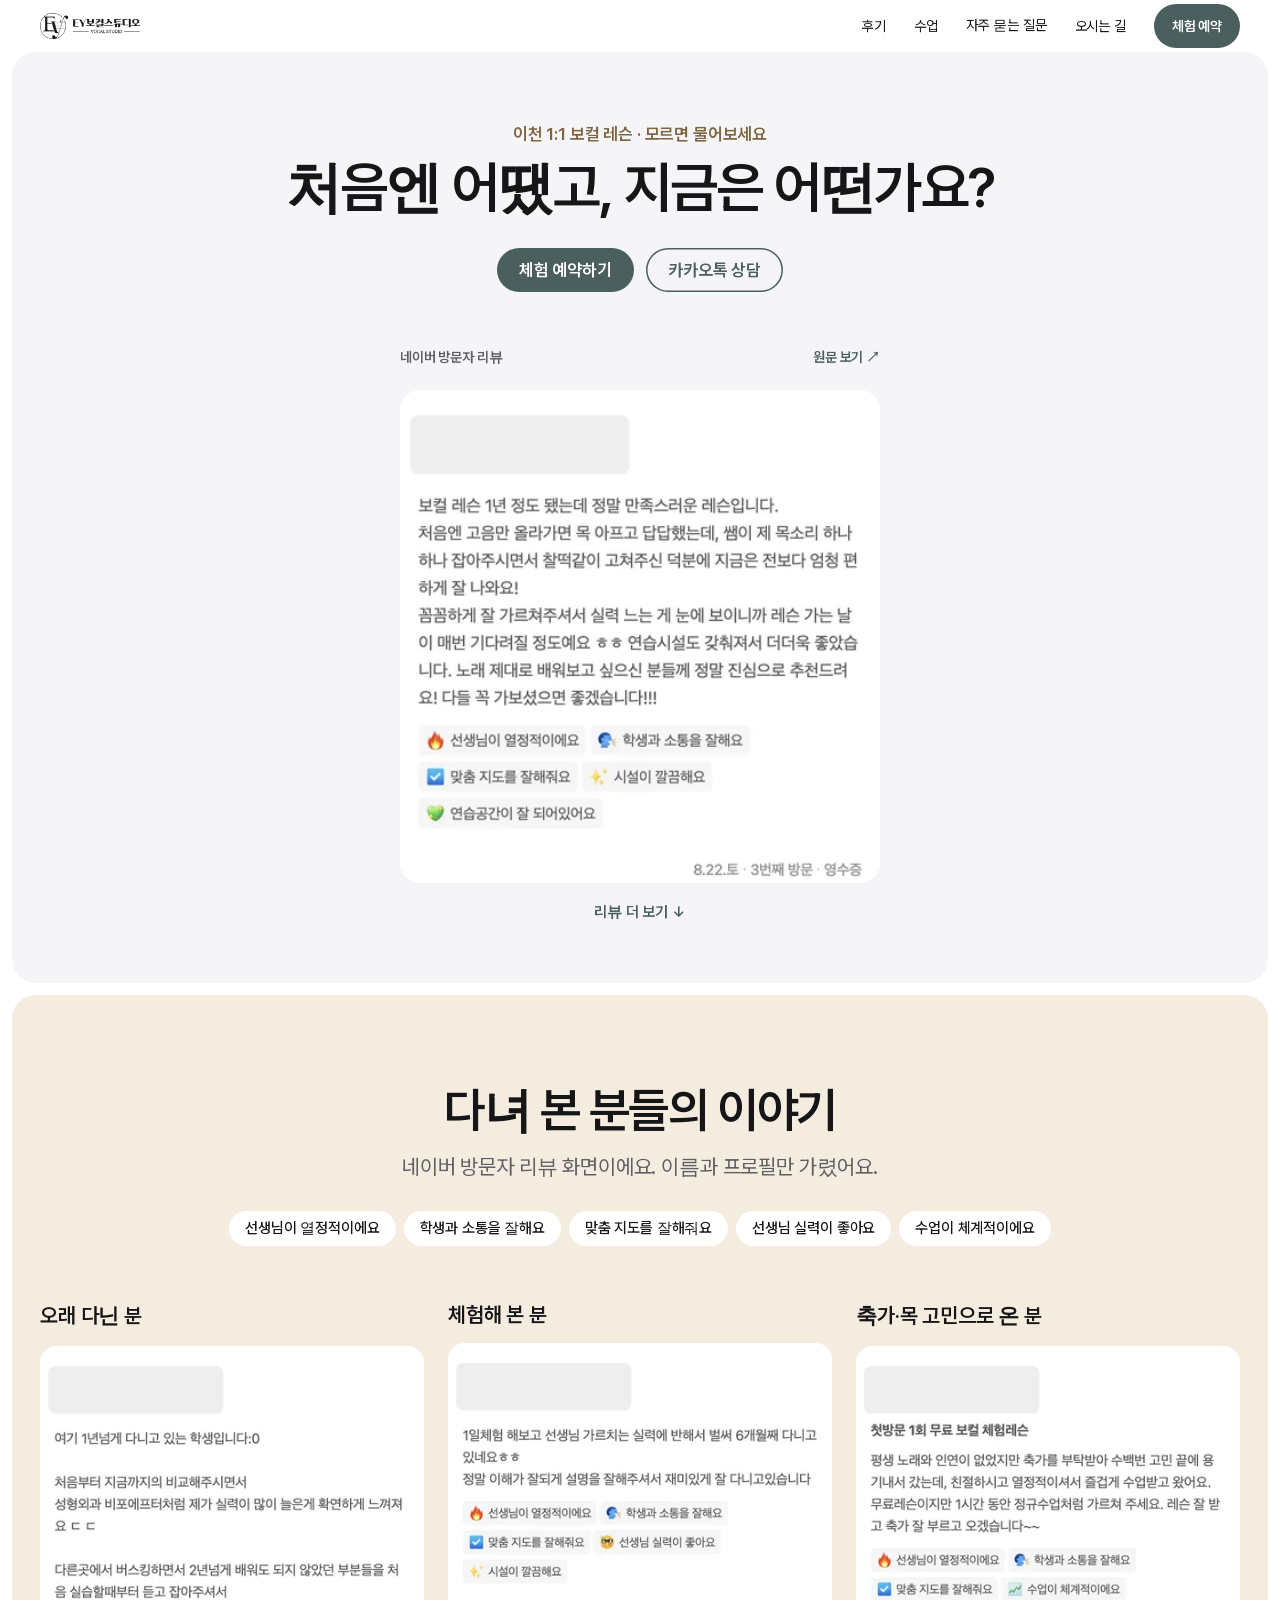
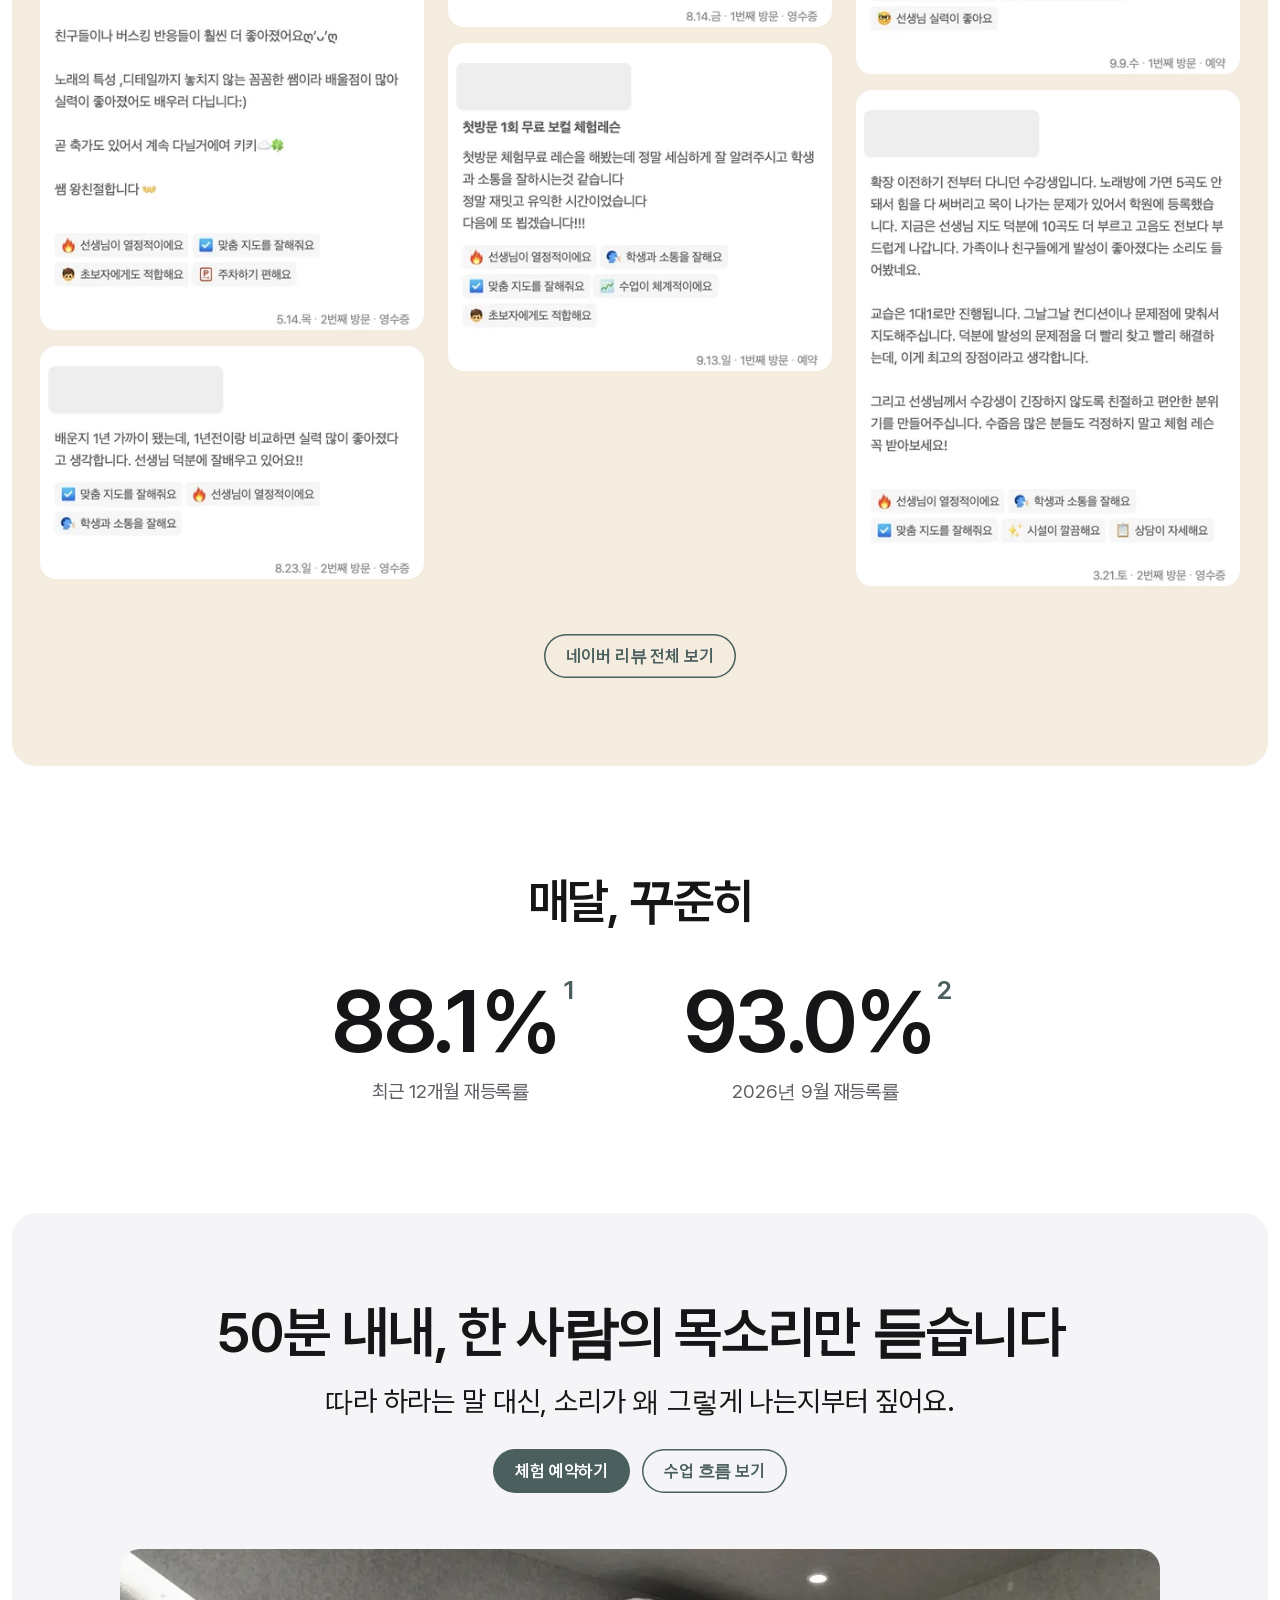
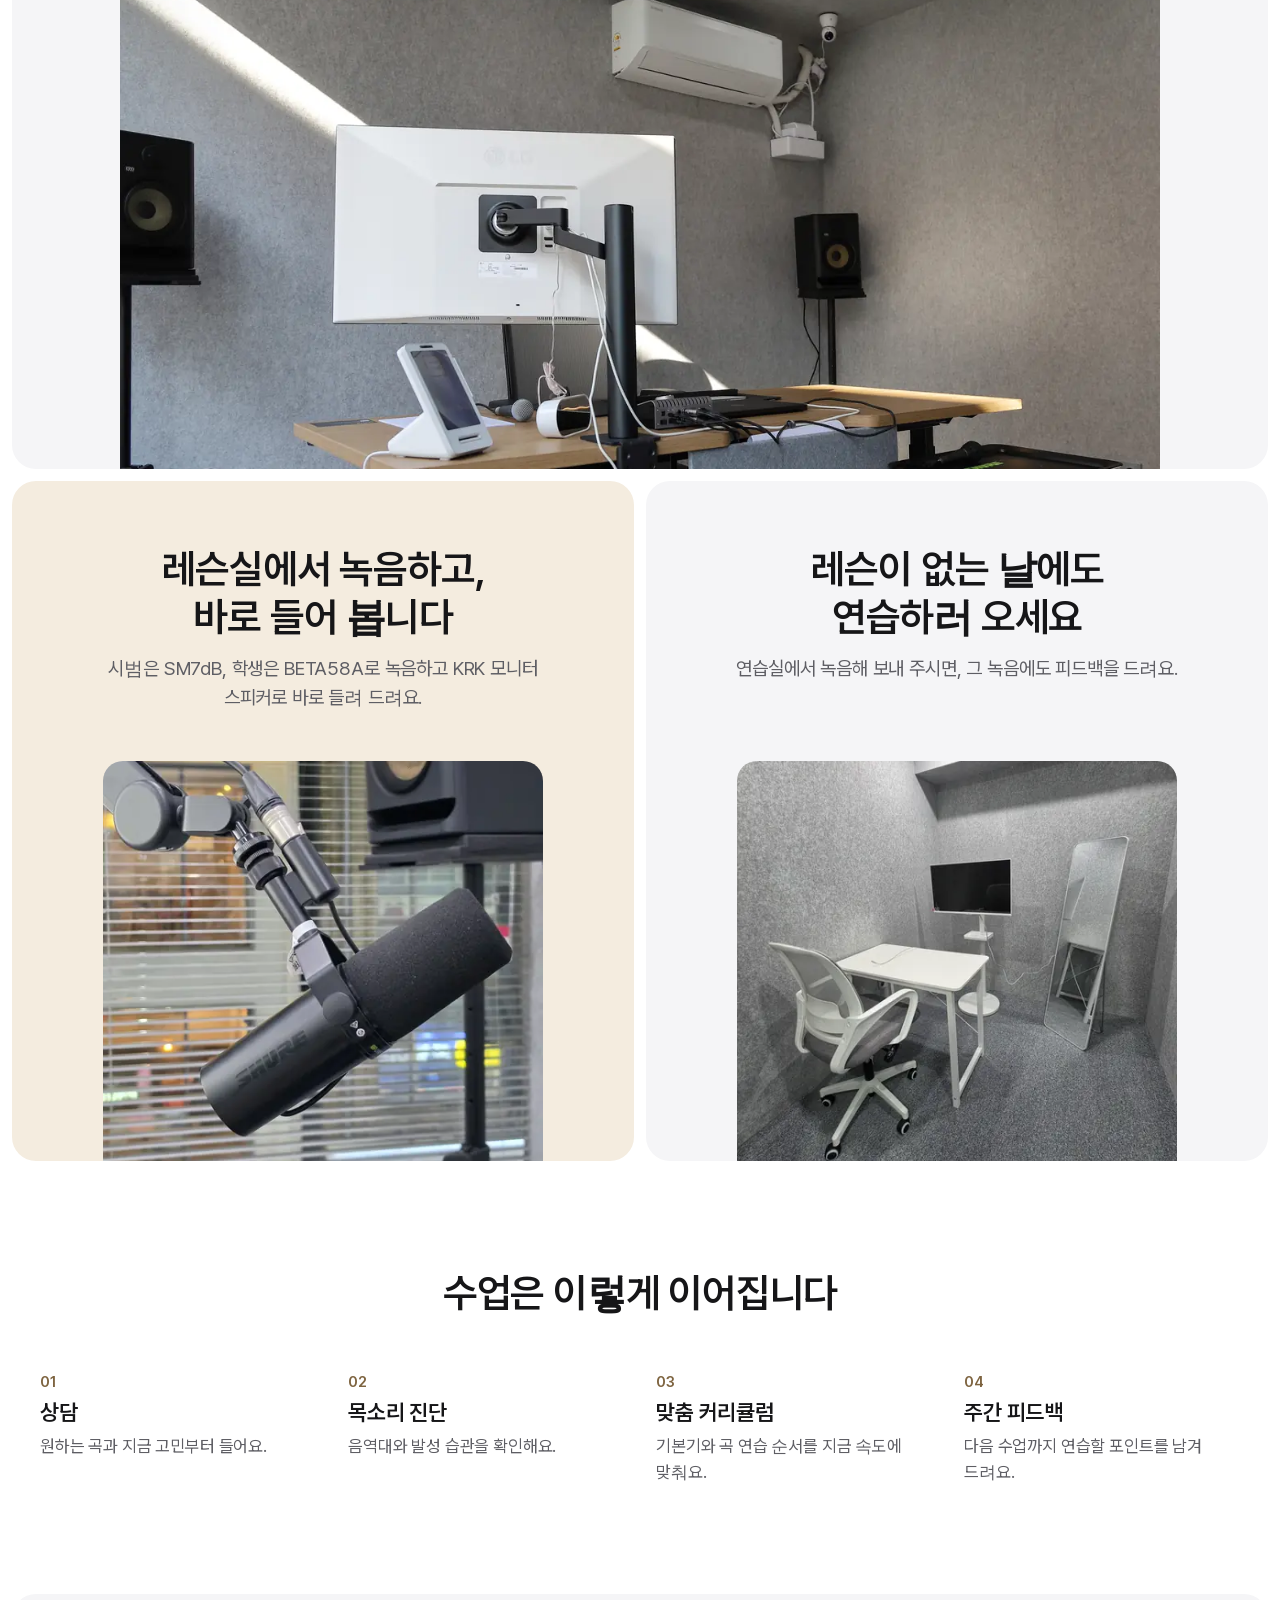
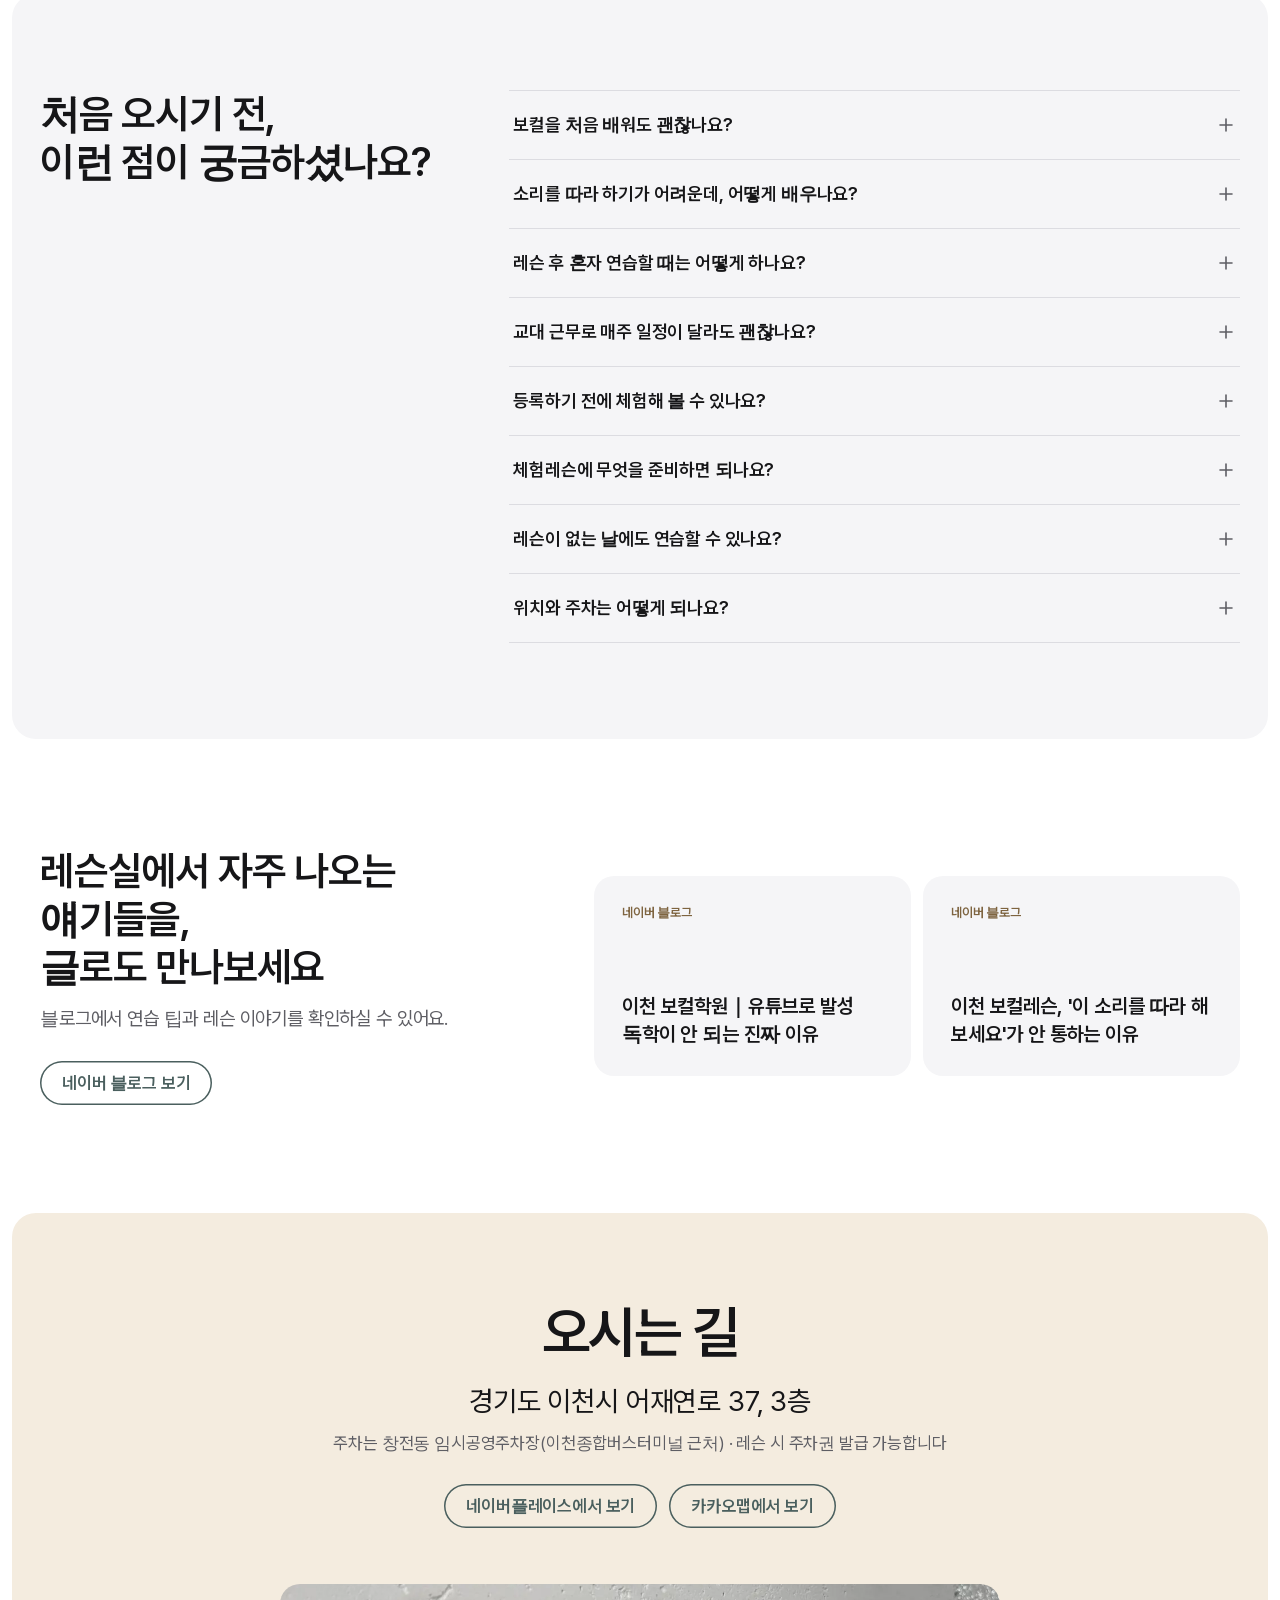
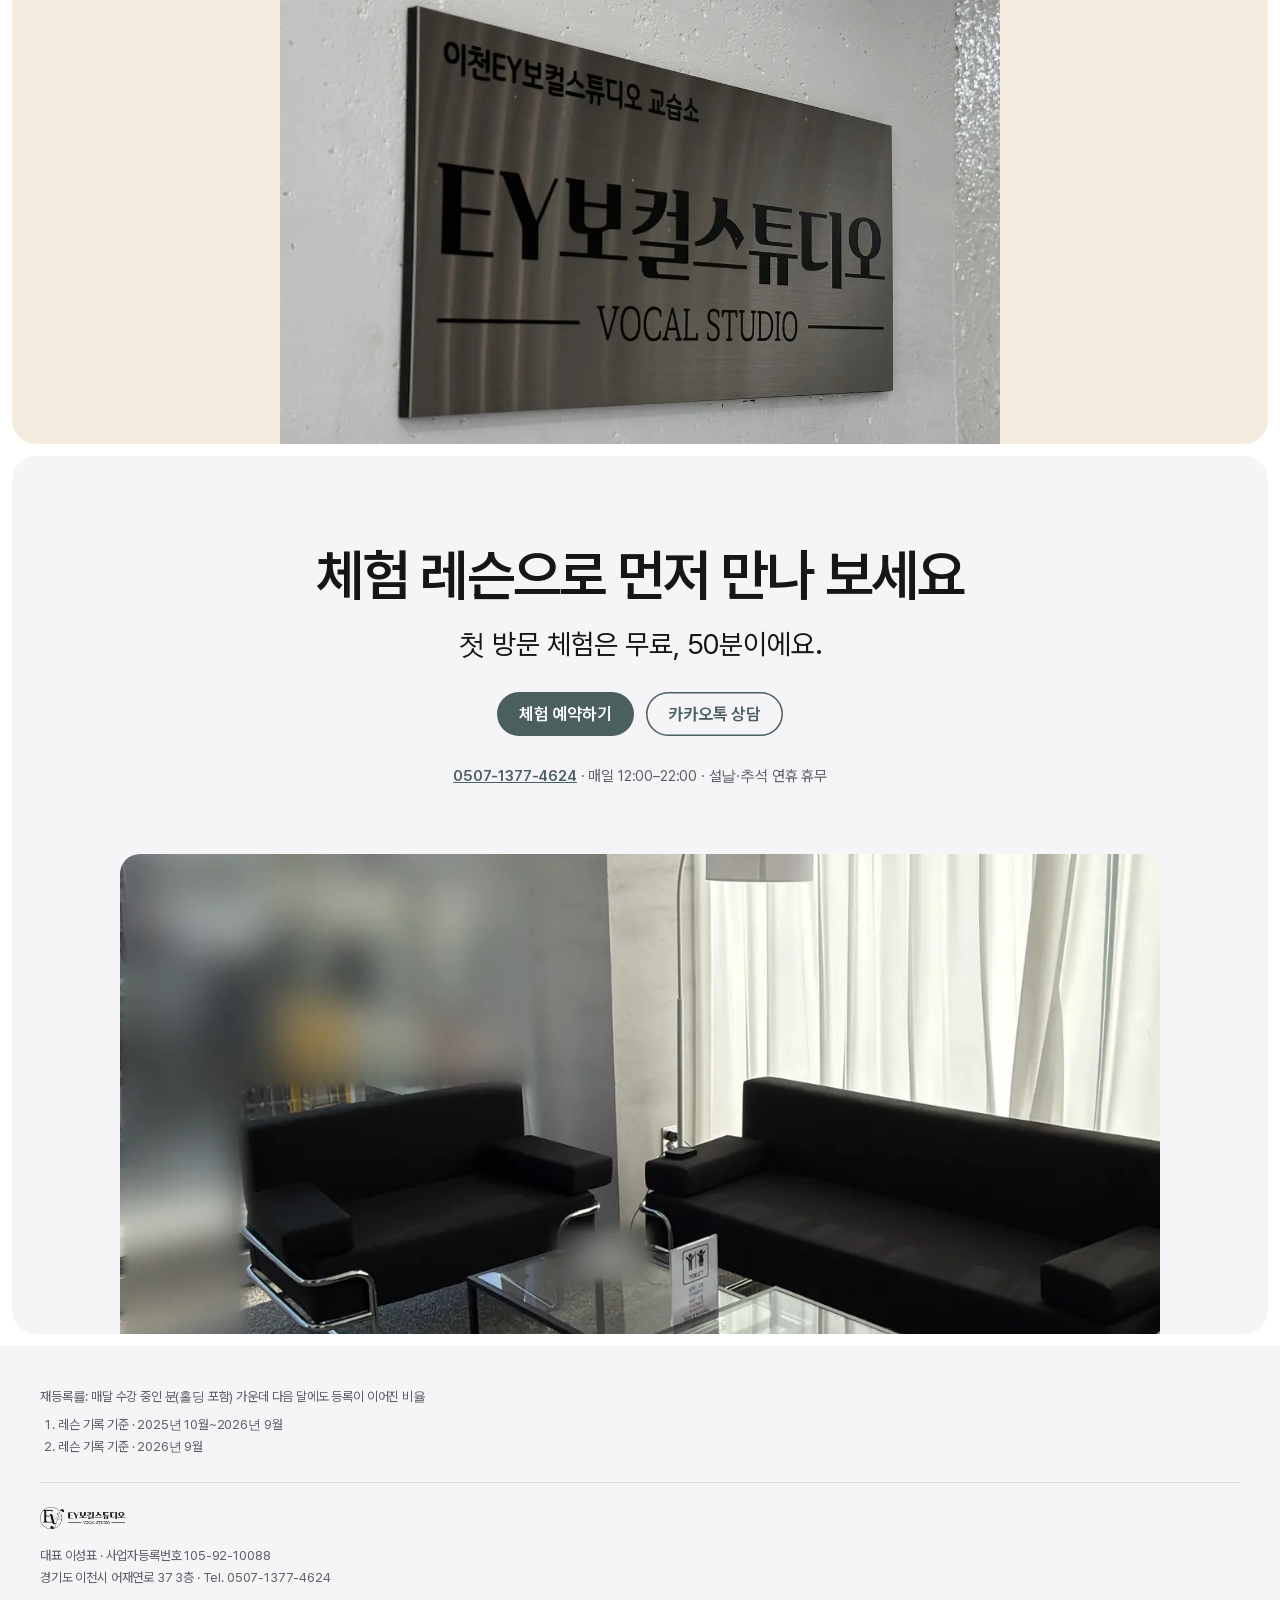
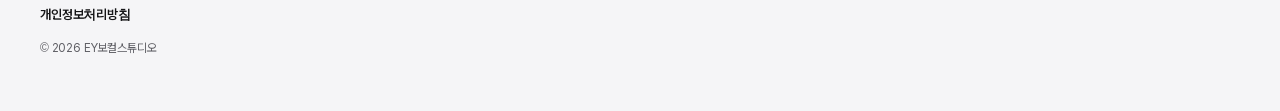
==== commit 8359d3df: "Enable approved Clarity tracking for production launch" ====
--- a/index.html
+++ b/index.html
@@ -1,7 +1,7 @@
 <!DOCTYPE html>
 
 <html lang="ko">
-<head><meta charset="utf-8"/><!-- Clarity: disabled until the project and privacy wording are approved.
+<head><meta charset="utf-8"/>
   <script>
     (function () {
       if (!/^(www\.)?eyvocal\.com$/.test(location.hostname)) return;
@@ -16,7 +16,6 @@
       })(window,document,'clarity','script','z19raspq77');
     })();
   </script>
-  -->
 
 <meta content="width=device-width, initial-scale=1" name="viewport"/>
 <meta content="#F5F5F7" name="theme-color"/>
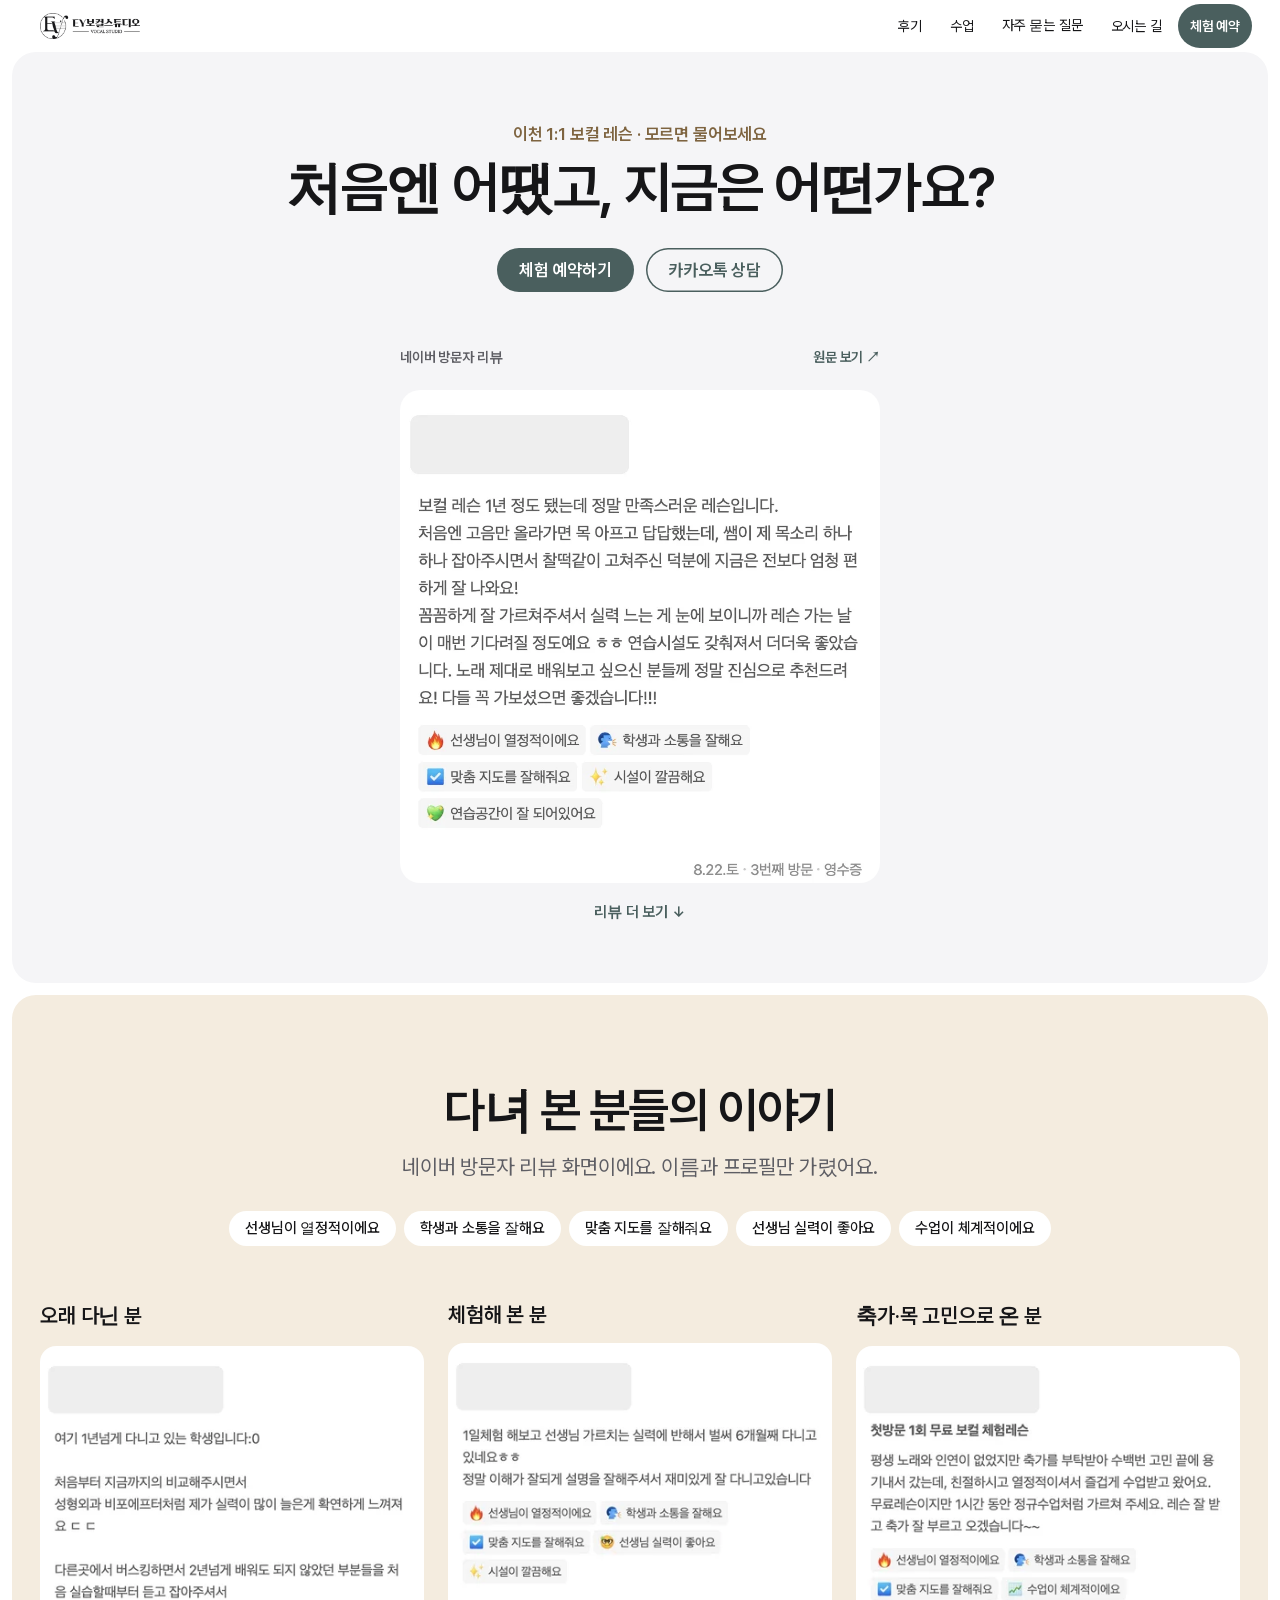
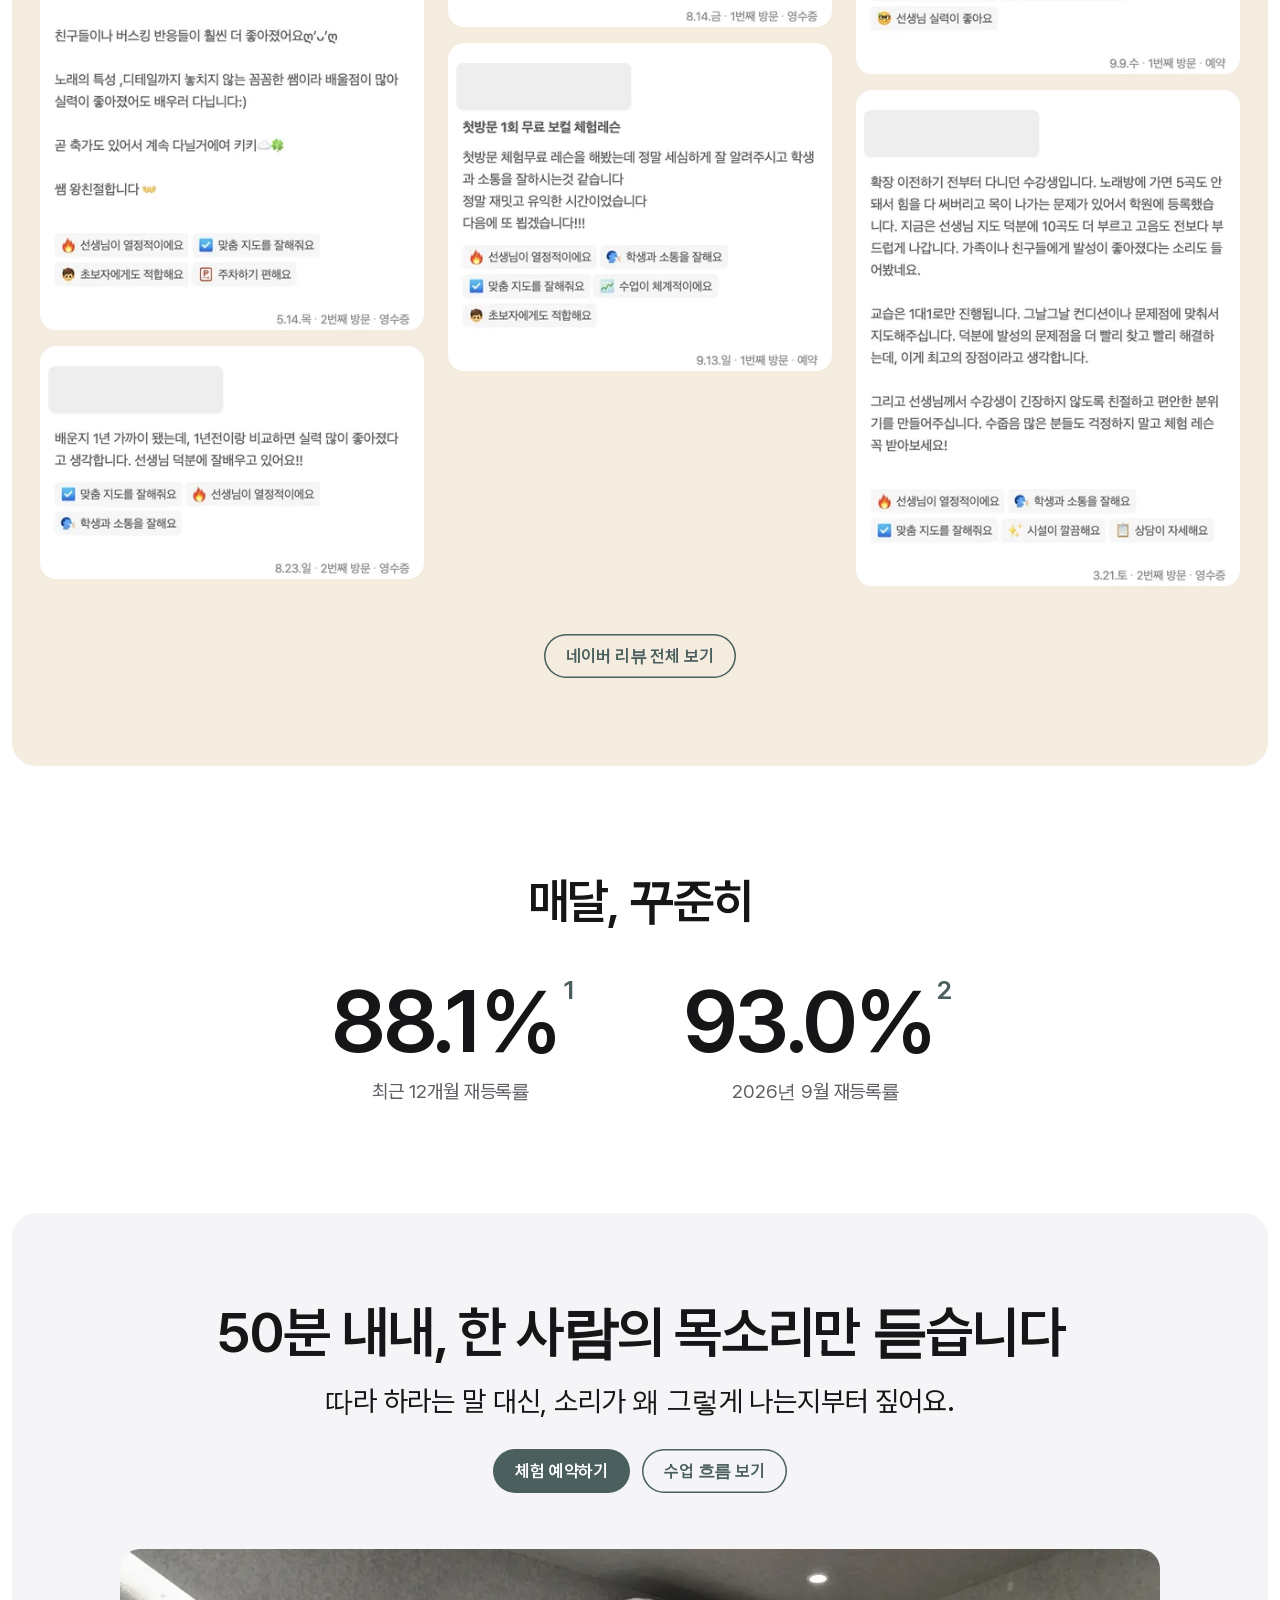
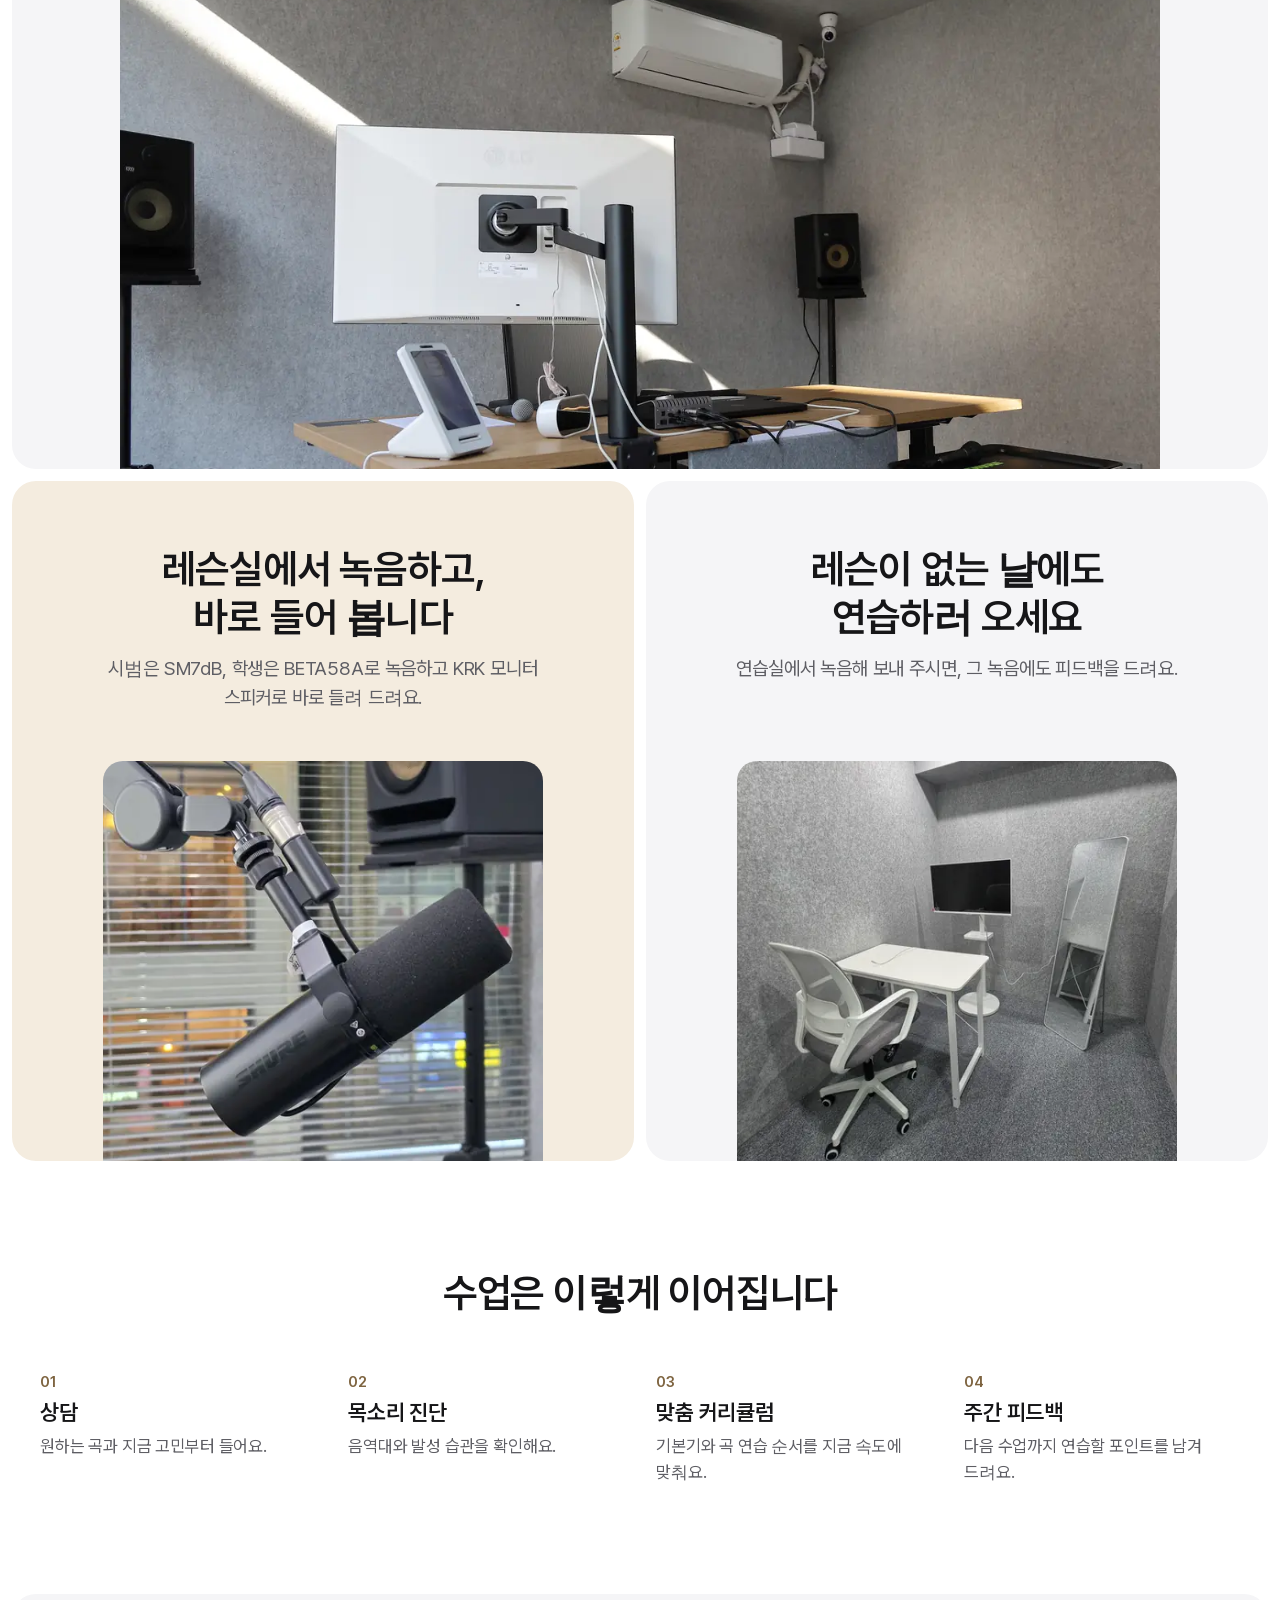
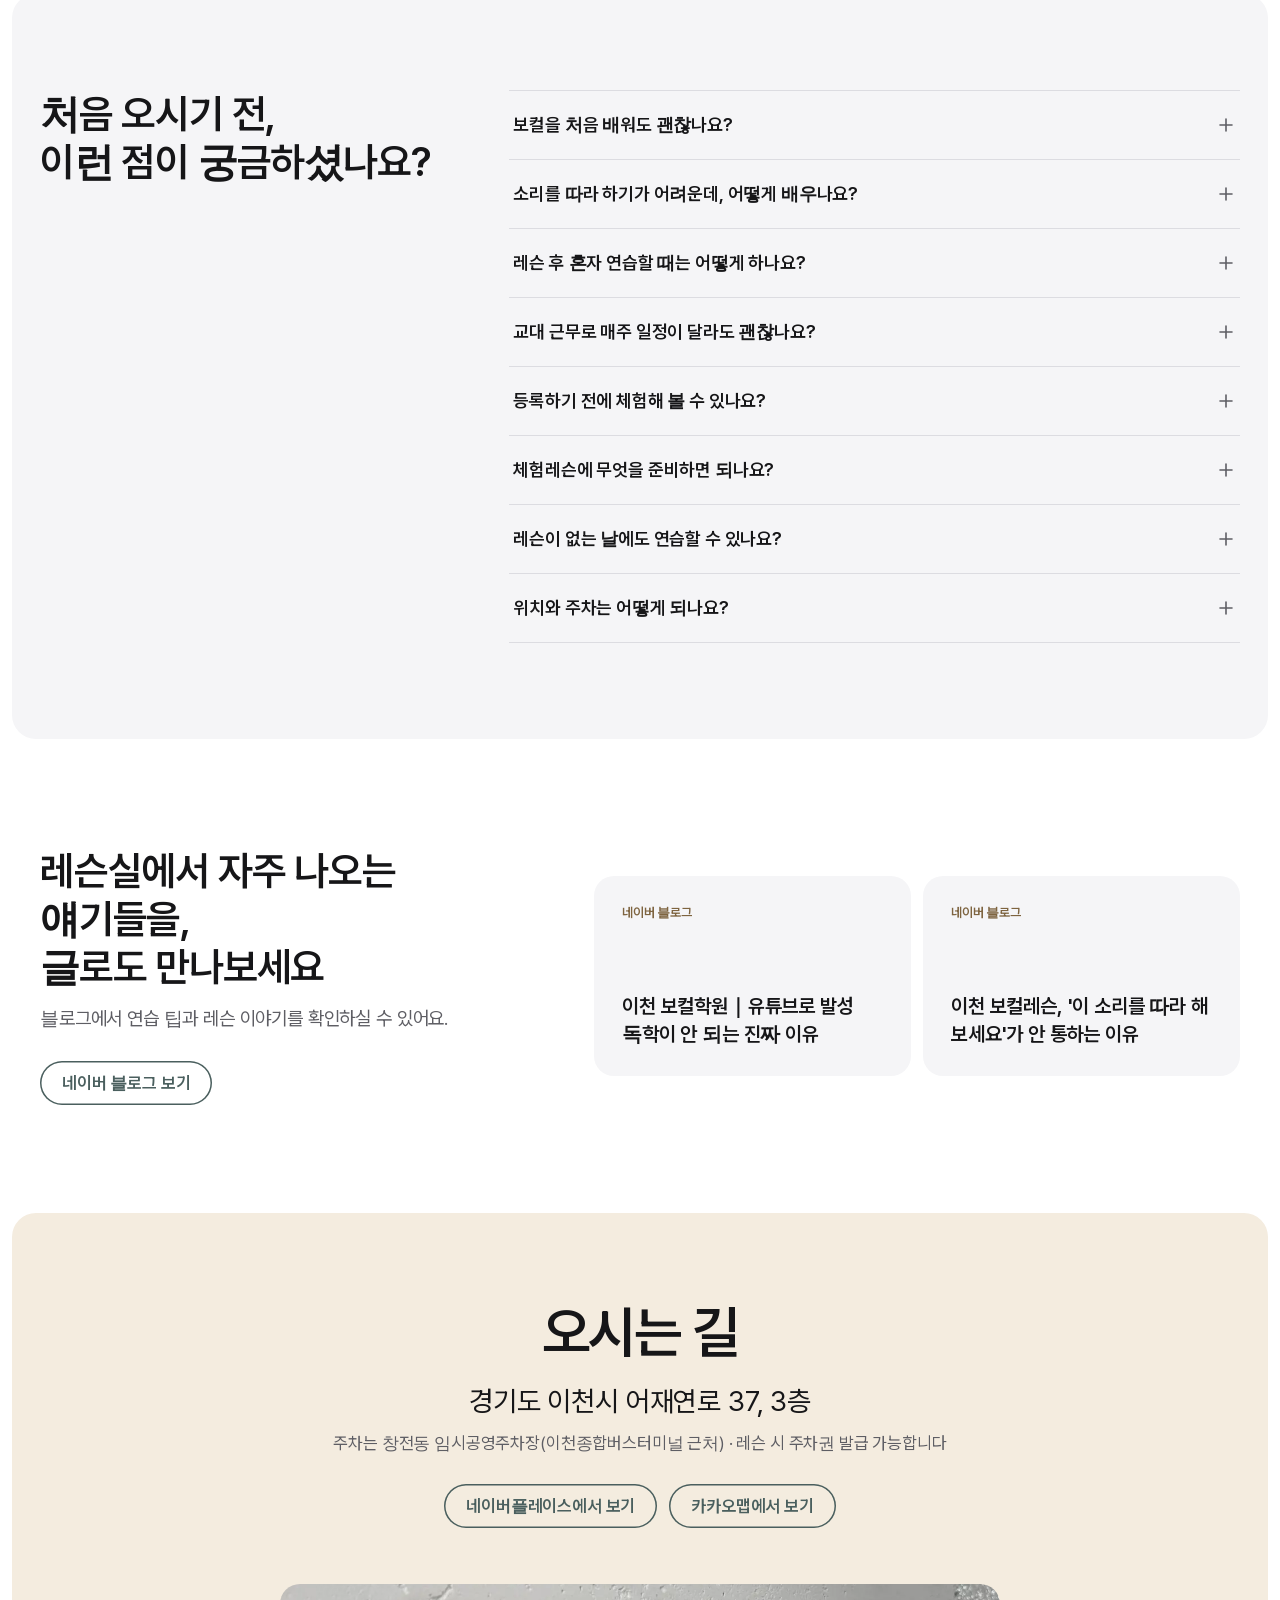
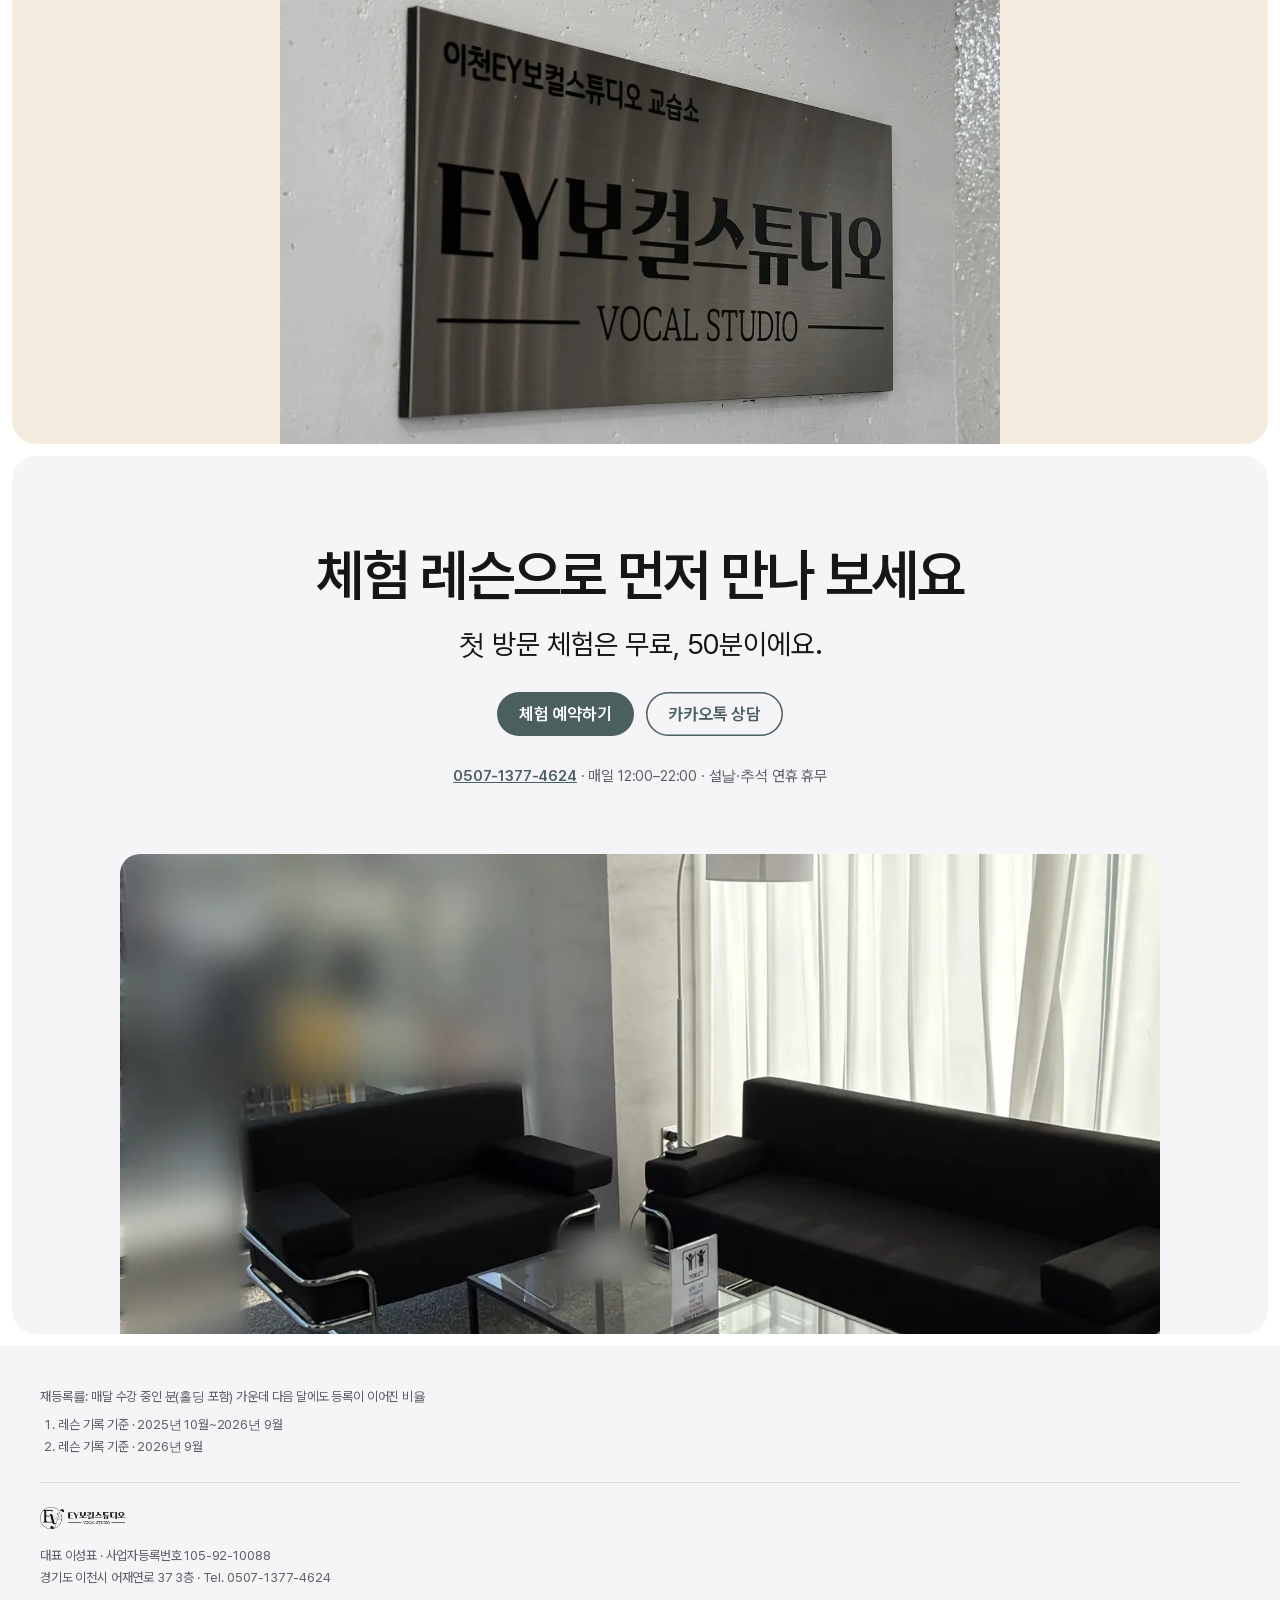
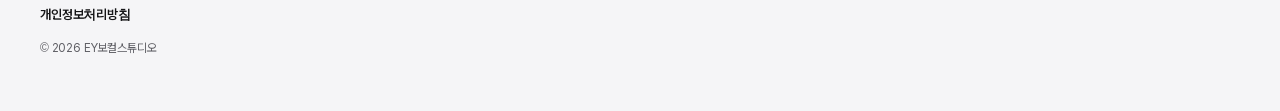
==== commit 93c1c665: "Remove review schema and send menu bookings to Naver" ====
--- a/index.html
+++ b/index.html
@@ -73,48 +73,6 @@
         }
       ]
     },
-    "review": [
-      {
-        "@type": "Review",
-        "author": {
-          "@type": "Person",
-          "name": "허○○"
-        },
-        "datePublished": "2025-01-16",
-        "reviewBody": "선생님이 알기 쉽게 잘 가르쳐주십니다. 수업 시간 선택 폭이 넓고 자유로워서 직장인들도 꾸준히 할 수 있을 것 같아요. 수업마다 녹음 후에 피드백 받을 수 있어 좋아요.",
-        "url": "https://m.place.naver.com/place/1435030907/home"
-      },
-      {
-        "@type": "Review",
-        "author": {
-          "@type": "Person",
-          "name": "차○○"
-        },
-        "datePublished": "2025-07-18",
-        "reviewBody": "꾸준히 다니다 보니 어느덧 7개월 정도를 다니게 되었네요. 호흡부터 기초부터 차근차근 배워가다 보니 처음 녹음한 것과는 180도 달라진 목소리가 나오고 있었습니다.",
-        "url": "https://m.place.naver.com/place/1435030907/home"
-      },
-      {
-        "@type": "Review",
-        "author": {
-          "@type": "Person",
-          "name": "익명 수강생"
-        },
-        "datePublished": "2025-12-04",
-        "reviewBody": "축가 연습을 위해 학원 등록했어요. 친절한 설명과 학생 맞춤지도가 너무 좋았어요. 덕분에 자신 없던 축가에 자신감이 생겼습니다. 짧은 시간에도 실력이 늘어가는 제 모습이 좋았어요.",
-        "url": "https://m.place.naver.com/place/1435030907/home"
-      },
-      {
-        "@type": "Review",
-        "author": {
-          "@type": "Person",
-          "name": "익명 수강생"
-        },
-        "datePublished": "2025-05-09",
-        "reviewBody": "수업이 체계적으로 이루어집니다. 보컬 레슨이 추상적인 설명으로 흐를 때가 많은데, 여기는 피지컬 연습 방법을 먼저 알려 주셔서 연습 방법을 모르는 입장에서 특히 도움이 되었습니다.",
-        "url": "https://m.place.naver.com/place/1435030907/home"
-      }
-    ],
     "sameAs": [
       "https://m.place.naver.com/place/1435030907/home",
       "https://open.kakao.com/o/seso1YLg",
@@ -231,9 +189,9 @@
 <a class="header-6" href="#lesson">수업</a>
 <a class="header-7" href="#faq">자주 묻는 질문</a>
 <a class="header-8" href="#location">오시는 길</a>
-<a class="header-9" data-track="nav-booking" href="#booking">체험 예약</a>
+<a class="header-9" data-track="nav-booking" href="https://booking.naver.com/booking/13/bizes/1249695/items/6231823">체험 예약</a>
 </nav>
-<div class="ey-burger"><button aria-controls="mobile-menu" aria-expanded="false" aria-label="메뉴 열기" class="header-11 nav__toggle" type="button"><svg aria-hidden="true" fill="none" height="22" stroke="#161618" stroke-linecap="round" stroke-width="1.6" viewbox="0 0 22 22" width="22"><path d="M3 7h16M3 15h16"></path></svg></button><nav aria-label="메인 메뉴" class="header-14 nav__mobile" hidden="" id="mobile-menu"><a class="header-15" href="#reviews">후기</a><a class="header-16" href="#lesson">수업</a><a class="header-17" href="#faq">자주 묻는 질문</a><a class="header-18" href="#location">오시는 길</a><a class="header-19" data-track="nav-booking" href="#booking">체험 예약</a></nav></div>
+<div class="ey-burger"><button aria-controls="mobile-menu" aria-expanded="false" aria-label="메뉴 열기" class="header-11 nav__toggle" type="button"><svg aria-hidden="true" fill="none" height="22" stroke="#161618" stroke-linecap="round" stroke-width="1.6" viewbox="0 0 22 22" width="22"><path d="M3 7h16M3 15h16"></path></svg></button><nav aria-label="메인 메뉴" class="header-14 nav__mobile" hidden="" id="mobile-menu"><a class="header-15" href="#reviews">후기</a><a class="header-16" href="#lesson">수업</a><a class="header-17" href="#faq">자주 묻는 질문</a><a class="header-18" href="#location">오시는 길</a><a class="header-19" data-track="nav-booking" href="https://booking.naver.com/booking/13/bizes/1249695/items/6231823">체험 예약</a></nav></div>
 </div>
 </header>
 <main id="top"><span aria-hidden="true" class="anchor-alias" id="main"></span>
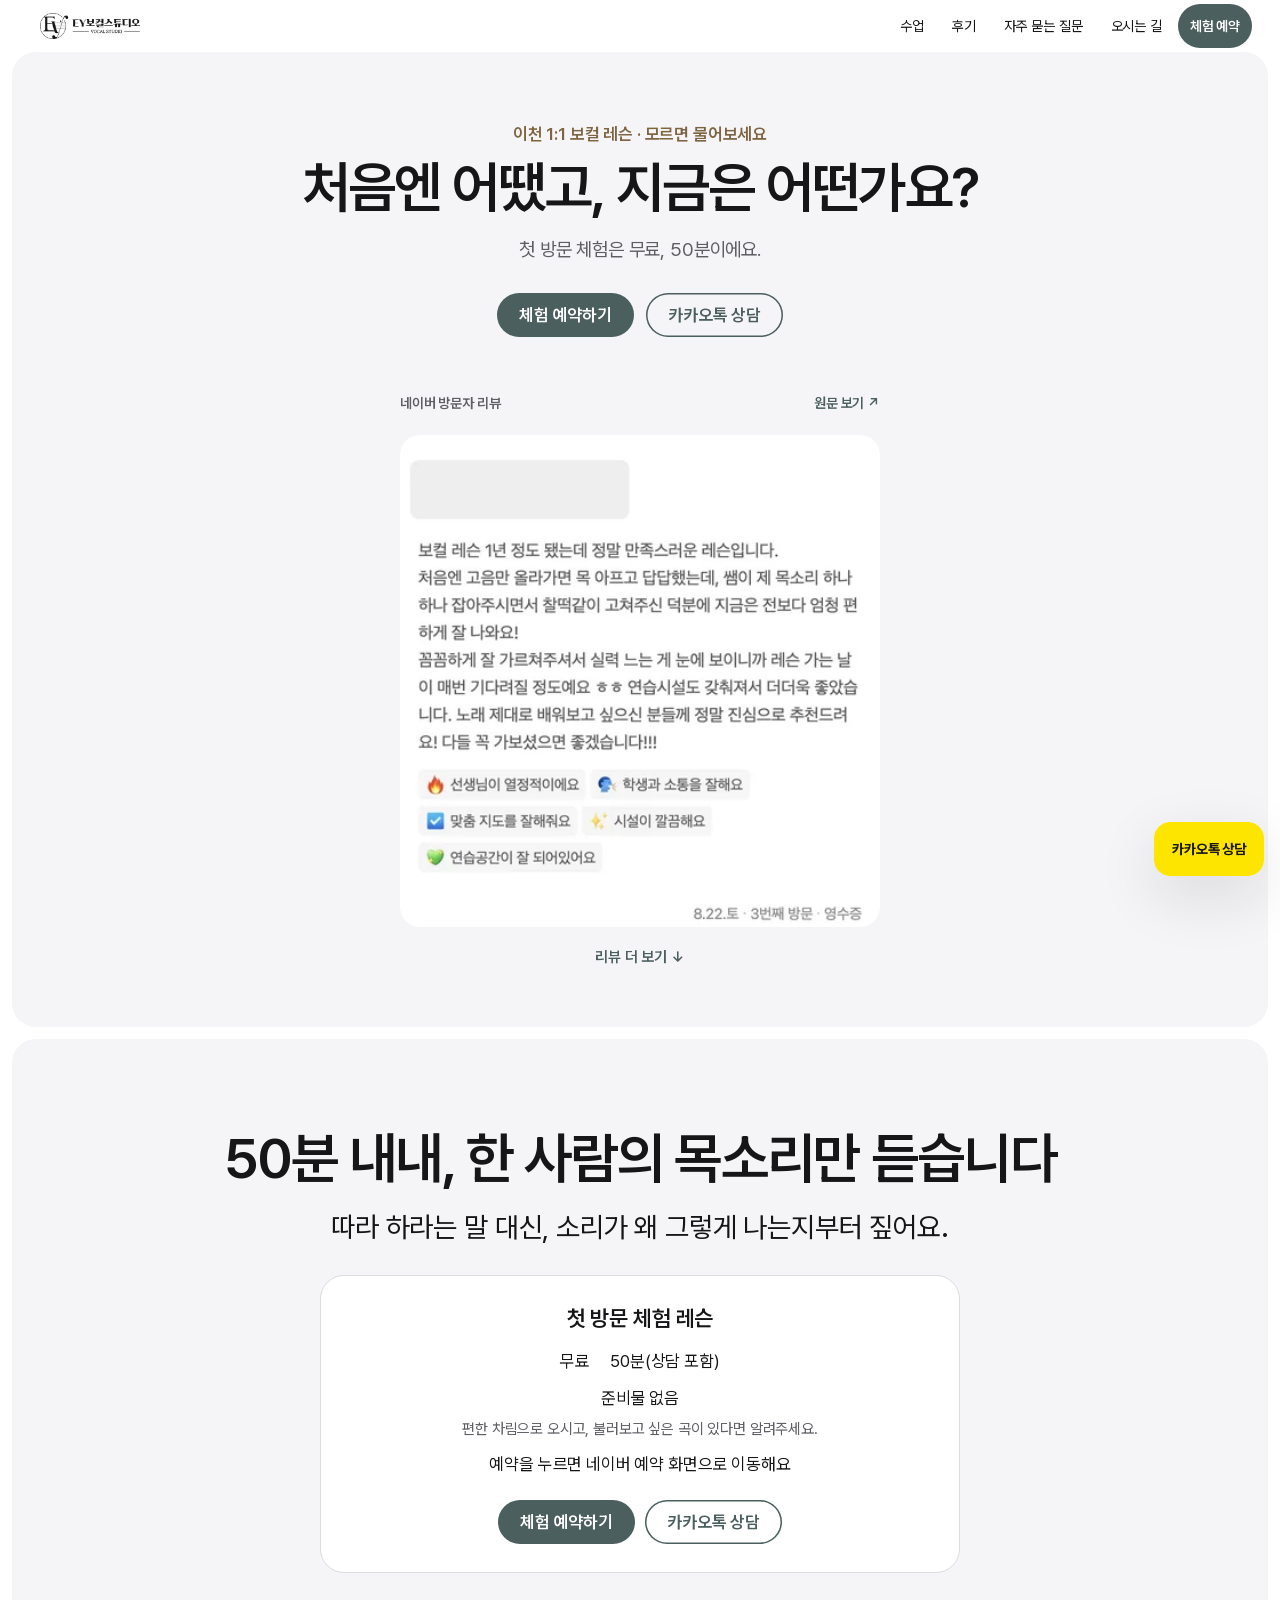
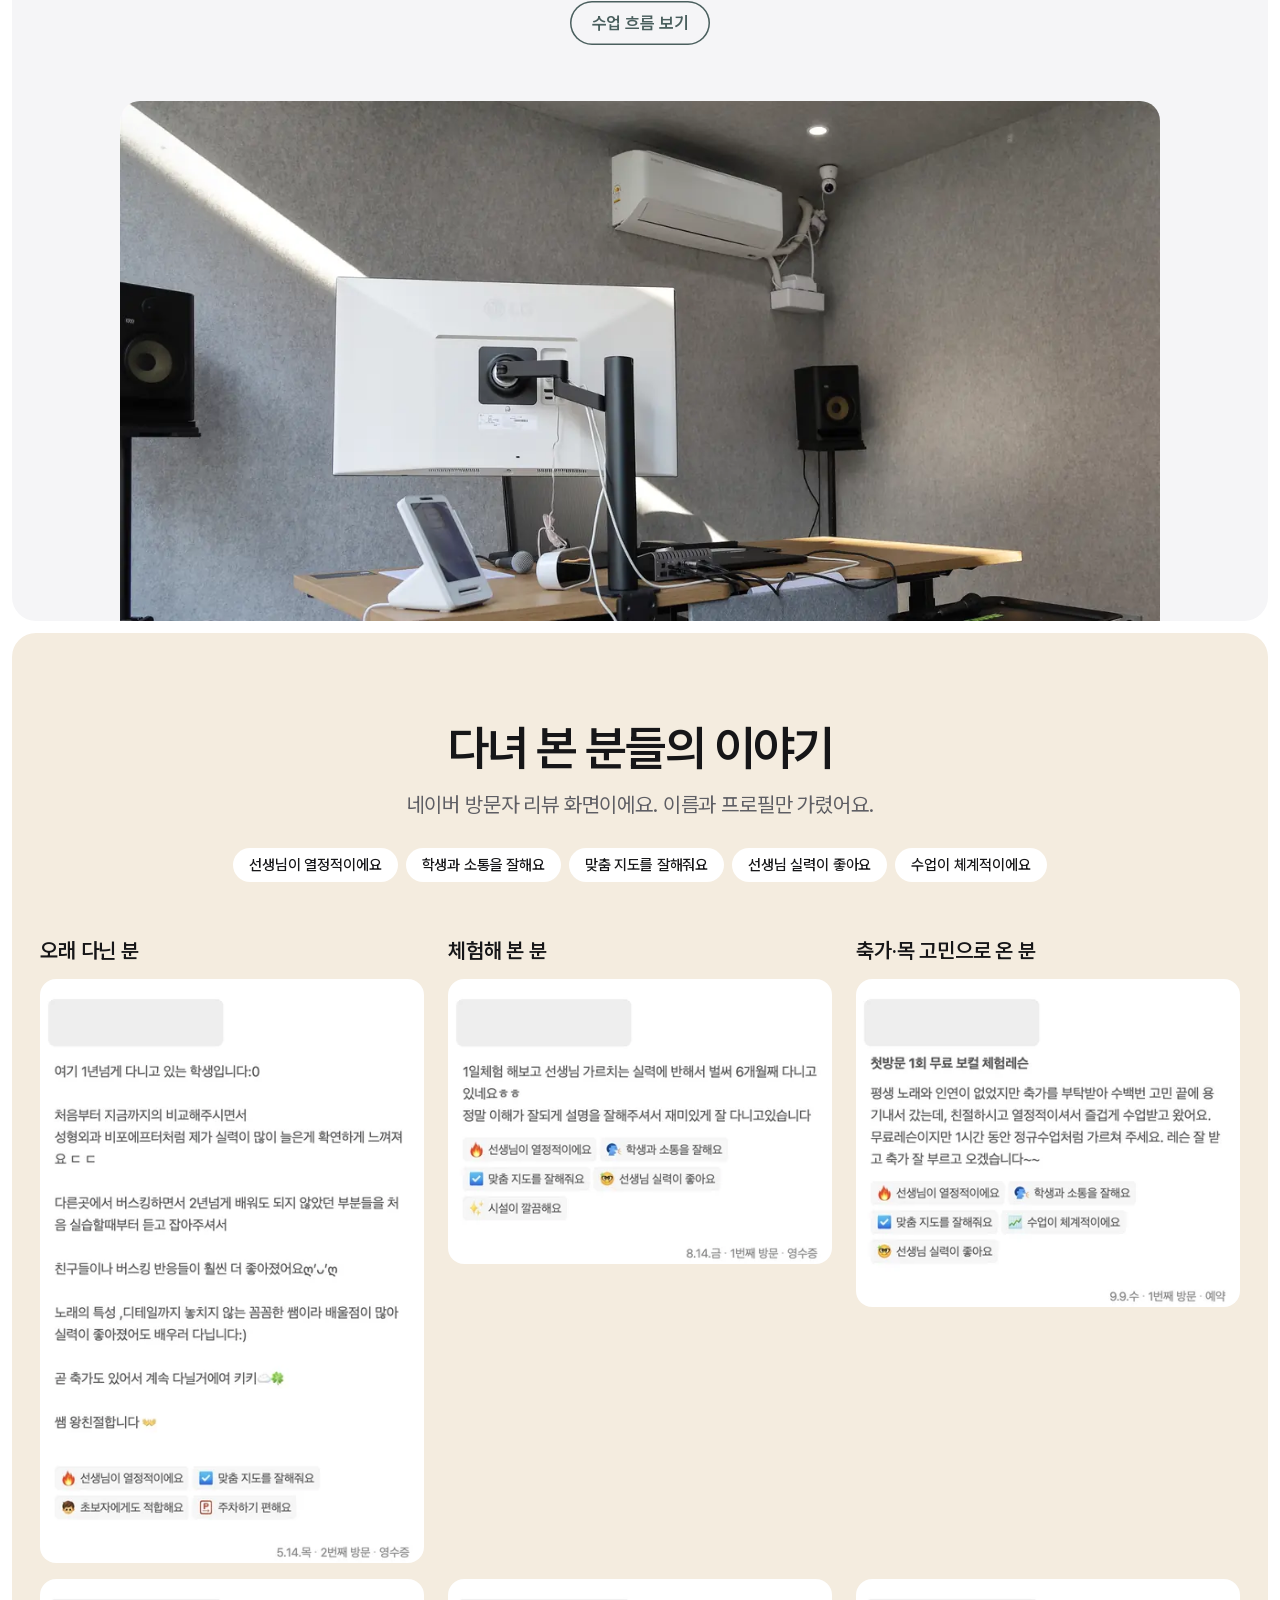
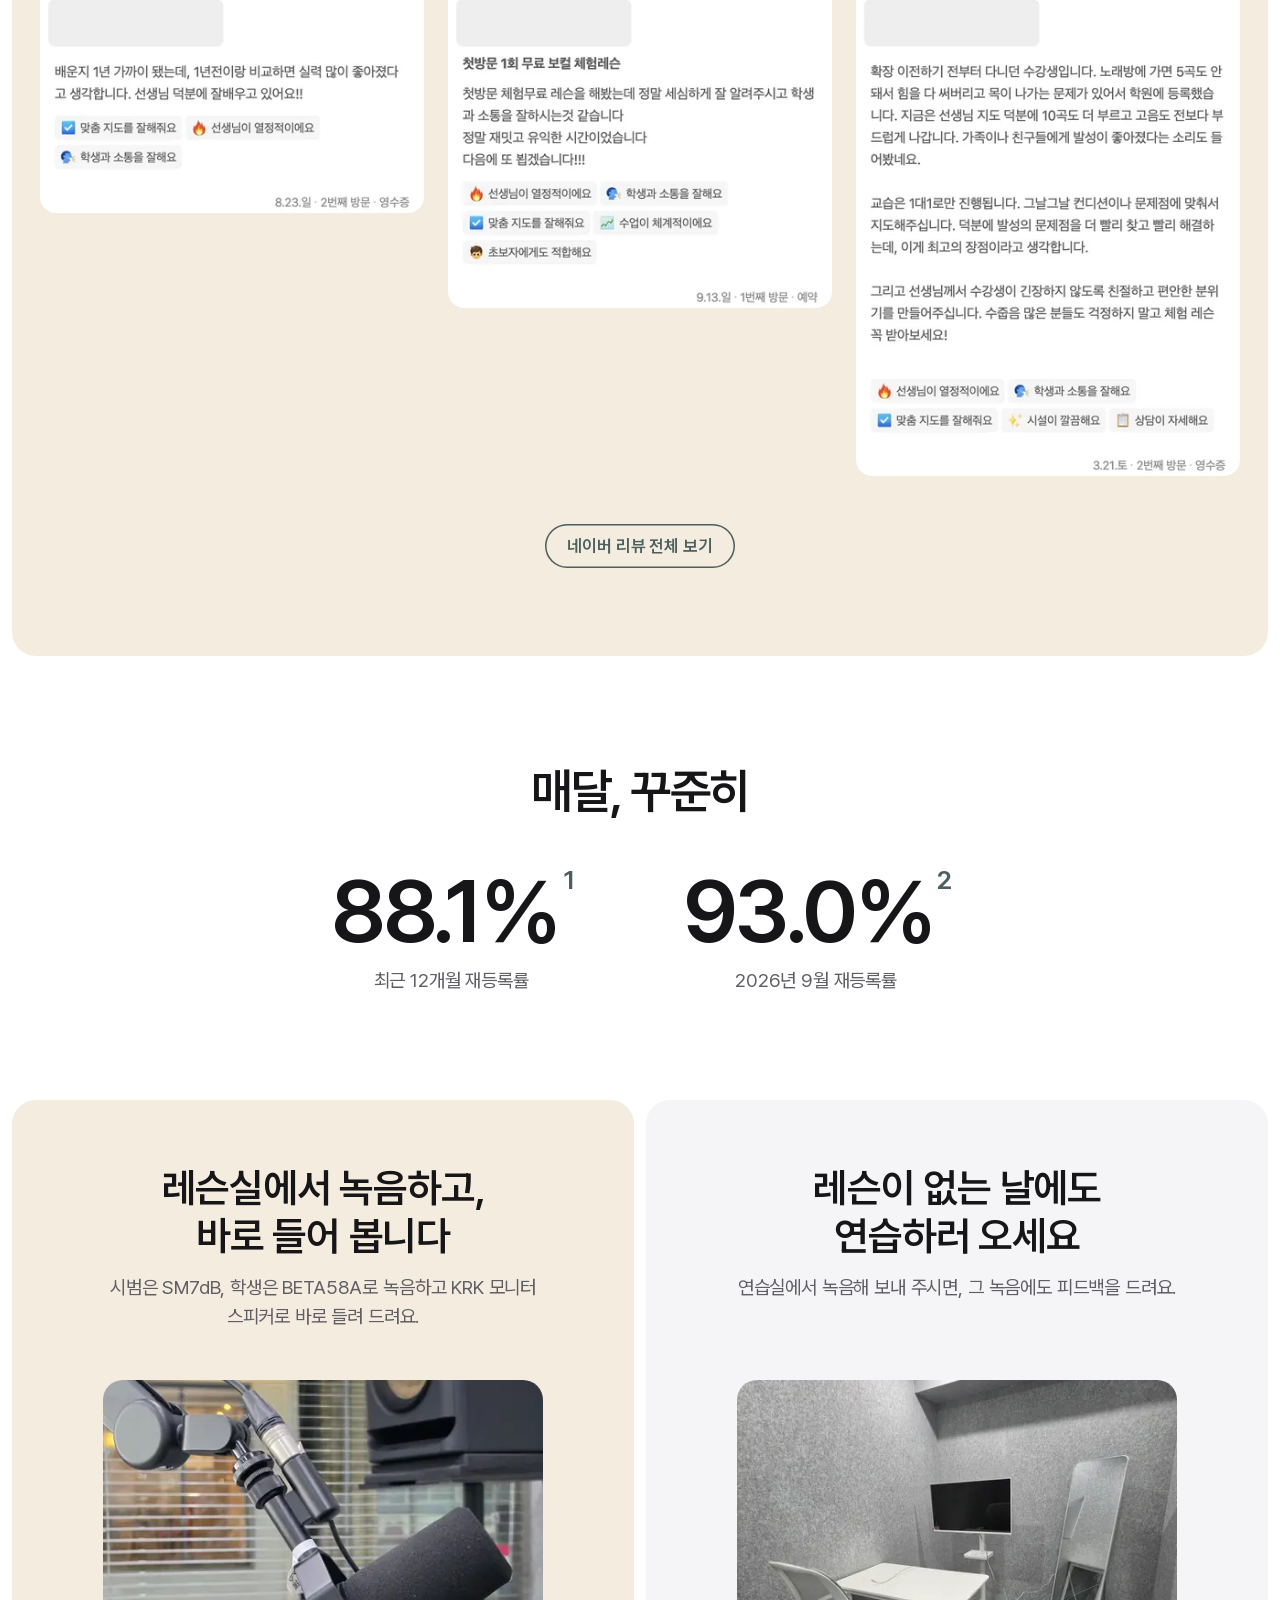
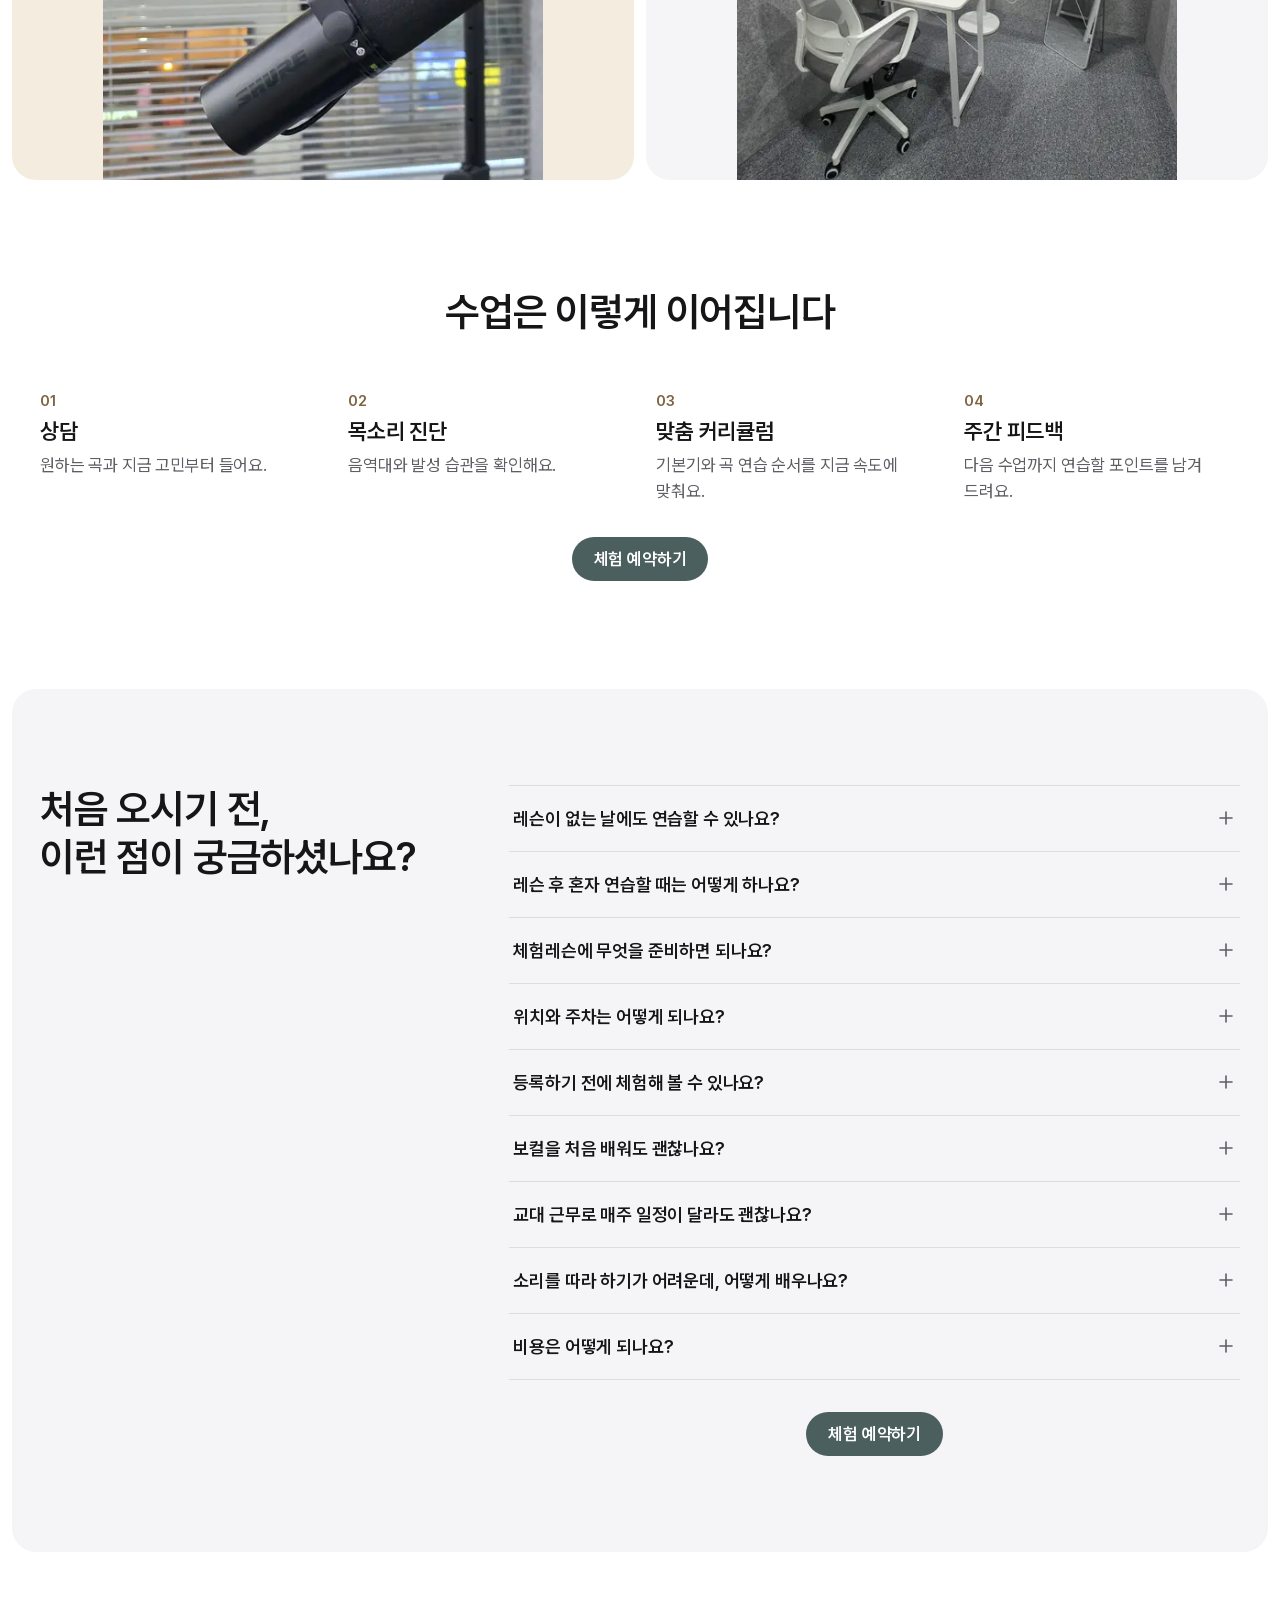
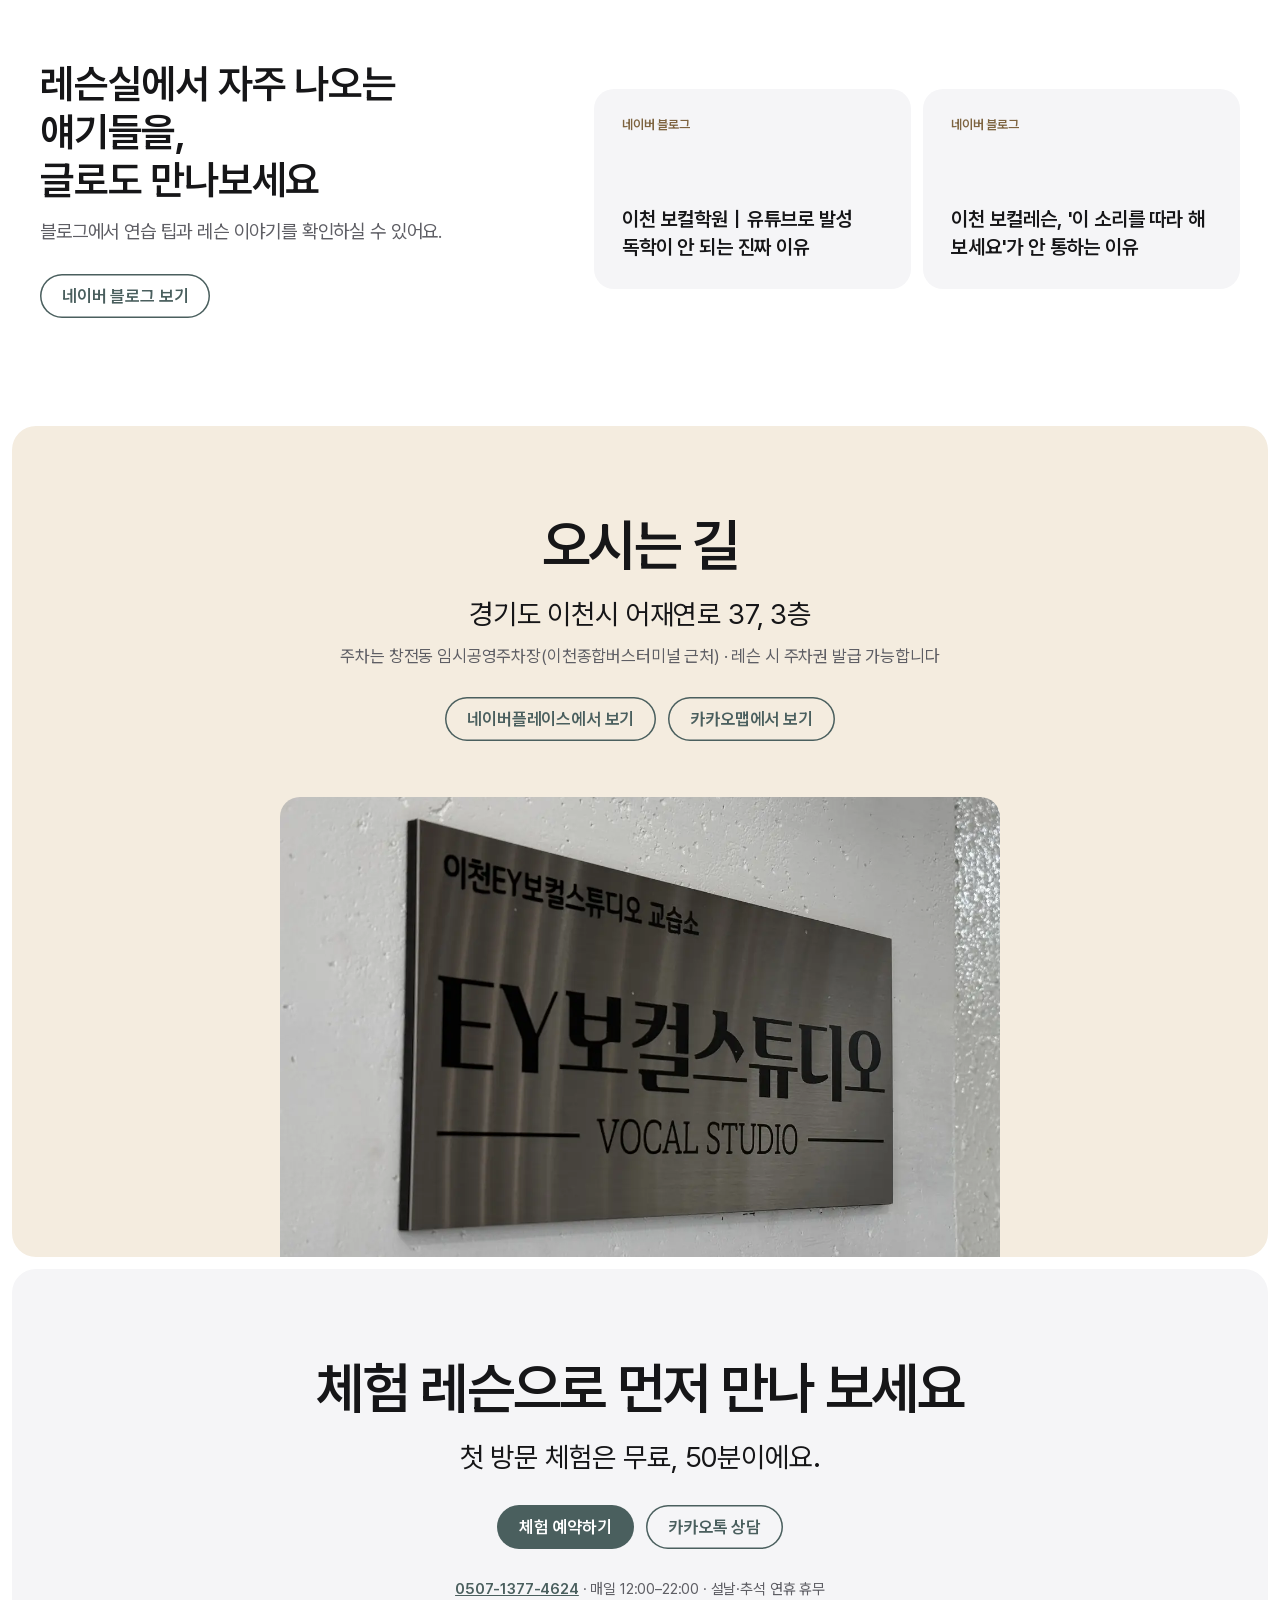
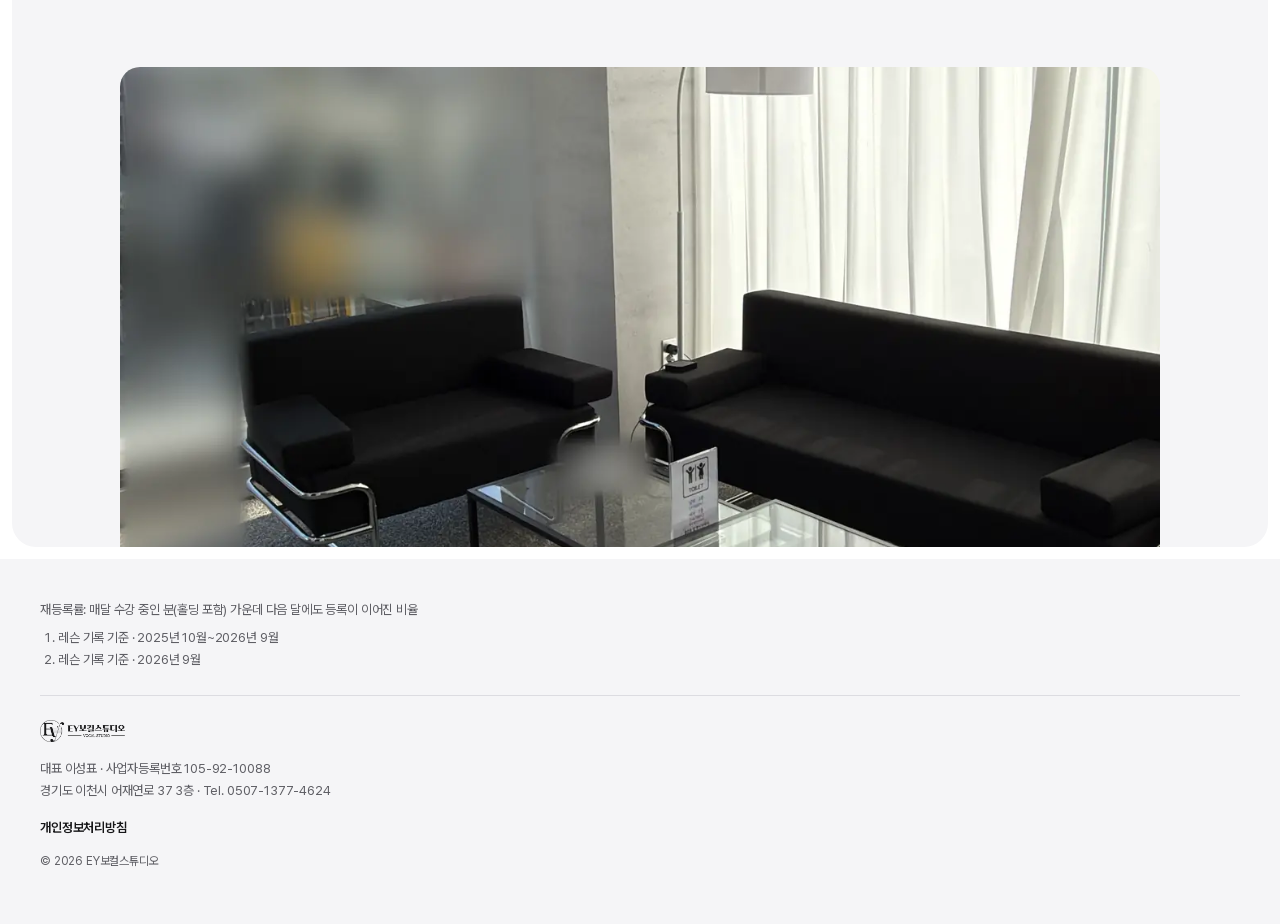
==== commit 34ea6391: "Improve homepage booking and consultation flow" ====
--- a/index.html
+++ b/index.html
@@ -32,7 +32,7 @@
 <!-- 공유 카드에서는 클릭 전 신뢰를 만드는 역할이 커서, 제목·설명·이미지를 랜딩 핵심 메시지와 맞춥니다. -->
 <meta content="website" property="og:type"/>
 <meta content="EY보컬스튜디오 — 이천 1:1 보컬 레슨, 모르면 물어보세요" property="og:title"/>
-<meta content="1:1 취미 보컬 레슨으로 당신만의 목소리를 찾아드립니다. 직장인과 학생 모두 상담 가능합니다." property="og:description"/>
+<meta content="이천 EY보컬스튜디오의 1:1 취미 보컬 레슨. 상담부터 목소리 진단, 맞춤 커리큘럼, 주간 피드백까지 차근히 이어지는 보컬 수업을 안내합니다." property="og:description"/>
 <meta content="ko_KR" property="og:locale"/>
 <meta content="https://www.eyvocal.com/" property="og:url"/>
 <!-- 검색엔진이 학원형 랜딩을 장소 기반 비즈니스로 이해해야 지도·지역 탐색과 자연스럽게 연결됩니다. -->
@@ -99,6 +99,46 @@
   "mainEntity": [
     {
       "@type": "Question",
+      "name": "레슨이 없는 날에도 연습할 수 있나요?",
+      "acceptedAnswer": {
+        "@type": "Answer",
+        "text": "등록 수강생은 레슨이 없는 날에도 언제든 연습실을 이용하실 수 있어요. 집에서 소리 내기 어렵다면 수업에서 정리한 연습을 이어가는 데 활용해 보세요."
+      }
+    },
+    {
+      "@type": "Question",
+      "name": "레슨 후 혼자 연습할 때는 어떻게 하나요?",
+      "acceptedAnswer": {
+        "@type": "Answer",
+        "text": "수업 전후의 녹음을 비교하고, 혼자서도 반복할 수 있도록 연습할 순서와 포인트를 정리해 드려요. 연습하다 헷갈리는 부분은 24시간 언제든 녹음이나 영상으로 보내주세요. 레슨이 없거나 시간이 날 때 확인하고 피드백을 드립니다. 자세한 이용 방법은 체험레슨에서 안내해 드려요."
+      }
+    },
+    {
+      "@type": "Question",
+      "name": "체험레슨에 무엇을 준비하면 되나요?",
+      "acceptedAnswer": {
+        "@type": "Answer",
+        "text": "편한 차림으로 오시고, 불러보고 싶은 곡이 있다면 알려주세요. 녹음 장비는 준비되어 있어요. 방문 전 예약으로 가능한 시간을 먼저 확인해 주세요."
+      }
+    },
+    {
+      "@type": "Question",
+      "name": "위치와 주차는 어떻게 되나요?",
+      "acceptedAnswer": {
+        "@type": "Answer",
+        "text": "이천시 어재연로 37, 3층에 있어요. 주차는 창전동 임시공영주차장을 이용하시면 되고, 레슨 시 주차권 발급이 가능합니다. 방문 전 네이버플레이스에서 길찾기와 당일 운영 안내를 확인해 주세요."
+      }
+    },
+    {
+      "@type": "Question",
+      "name": "등록하기 전에 체험해 볼 수 있나요?",
+      "acceptedAnswer": {
+        "@type": "Answer",
+        "text": "네, 첫 방문 무료 체험레슨을 예약하실 수 있어요. 체험은 50분이며, 현재 목소리와 고민을 살펴보고 무엇을 개선할지 함께 이야기해요. 녹음으로 변화를 확인하고 다음 연습 방향도 안내해 드립니다. 직접 수업을 경험한 뒤 결정하셔도 괜찮아요."
+      }
+    },
+    {
+      "@type": "Question",
       "name": "보컬을 처음 배워도 괜찮나요?",
       "acceptedAnswer": {
         "@type": "Answer",
@@ -107,6 +147,14 @@
     },
     {
       "@type": "Question",
+      "name": "교대 근무로 매주 일정이 달라도 괜찮나요?",
+      "acceptedAnswer": {
+        "@type": "Answer",
+        "text": "매주 같은 시간에 오는 고정 일정과, 가능한 시간을 다시 맞추는 유동 일정이 있어요. 유동 일정은 남아 있는 시간 안에서 조율하므로 원하는 시간이 항상 비어 있지는 않을 수 있어요. 생활 패턴에 맞는 방식부터 함께 정해요."
+      }
+    },
+    {
+      "@type": "Question",
       "name": "소리를 따라 하기가 어려운데, 어떻게 배우나요?",
       "acceptedAnswer": {
         "@type": "Answer",
@@ -115,50 +163,10 @@
     },
     {
       "@type": "Question",
-      "name": "레슨 후 혼자 연습할 때는 어떻게 하나요?",
-      "acceptedAnswer": {
-        "@type": "Answer",
-        "text": "수업 전후의 녹음을 비교하고, 혼자서도 반복할 수 있도록 연습할 순서와 포인트를 정리해 드려요. 연습하다 헷갈리는 부분은 24시간 언제든 녹음이나 영상으로 보내주세요. 레슨이 없거나 시간이 날 때 확인하고 피드백을 드립니다. 자세한 이용 방법은 체험레슨에서 안내해 드려요."
-      }
-    },
-    {
-      "@type": "Question",
-      "name": "교대 근무로 매주 일정이 달라도 괜찮나요?",
-      "acceptedAnswer": {
-        "@type": "Answer",
-        "text": "매주 같은 시간에 오는 고정 일정과, 가능한 시간을 다시 맞추는 유동 일정이 있어요. 유동 일정은 남아 있는 시간 안에서 조율하므로 원하는 시간이 항상 비어 있지는 않을 수 있어요. 생활 패턴에 맞는 방식부터 함께 정해요."
-      }
-    },
-    {
-      "@type": "Question",
-      "name": "등록하기 전에 체험해 볼 수 있나요?",
-      "acceptedAnswer": {
-        "@type": "Answer",
-        "text": "네, 첫 방문 무료 체험레슨을 예약하실 수 있어요. 체험은 50분이며, 현재 목소리와 고민을 살펴보고 무엇을 개선할지 함께 이야기해요. 녹음으로 변화를 확인하고 다음 연습 방향도 안내해 드립니다. 직접 수업을 경험한 뒤 결정하셔도 괜찮아요."
-      }
-    },
-    {
-      "@type": "Question",
-      "name": "체험레슨에 무엇을 준비하면 되나요?",
-      "acceptedAnswer": {
-        "@type": "Answer",
-        "text": "편한 차림으로 오시고, 불러보고 싶은 곡이 있다면 알려주세요. 녹음 장비는 준비되어 있어요. 방문 전 예약으로 가능한 시간을 먼저 확인해 주세요."
-      }
-    },
-    {
-      "@type": "Question",
-      "name": "레슨이 없는 날에도 연습할 수 있나요?",
-      "acceptedAnswer": {
-        "@type": "Answer",
-        "text": "등록 수강생은 레슨이 없는 날에도 언제든 연습실을 이용하실 수 있어요. 집에서 소리 내기 어렵다면 수업에서 정리한 연습을 이어가는 데 활용해 보세요."
-      }
-    },
-    {
-      "@type": "Question",
-      "name": "위치와 주차는 어떻게 되나요?",
-      "acceptedAnswer": {
-        "@type": "Answer",
-        "text": "이천시 어재연로 37, 3층에 있어요. 주차는 창전동 임시공영주차장을 이용하시면 되고, 레슨 시 주차권 발급이 가능합니다. 방문 전 네이버플레이스에서 길찾기와 당일 운영 안내를 확인해 주세요."
+      "name": "비용은 어떻게 되나요?",
+      "acceptedAnswer": {
+        "@type": "Answer",
+        "text": "레슨비는 상담 때 안내해 드려요. 첫 방문 체험 레슨은 무료라서, 받아 보신 뒤 부담 없이 정하시면 돼요."
       }
     }
   ]
@@ -181,28 +189,41 @@
 <body>
 <a class="skip-link" href="#top">본문 바로가기</a>
 <div class="ey-page">
+<div class="nav-backdrop" hidden aria-hidden="true"></div>
 <header class="header-0 nav">
 <div class="header-1 nav__inner">
 <a aria-label="EY보컬스튜디오 처음으로" class="header-2" href="#top"><img alt="EY보컬스튜디오" class="header-3" height="225" sizes="101px" src="assets/brand/logo-horizontal-black-871.webp" srcset="assets/brand/logo-horizontal-black-320.webp 320w, assets/brand/logo-horizontal-black-640.webp 640w, assets/brand/logo-horizontal-black-871.webp 871w" width="871"/></a>
 <nav aria-label="메인 메뉴" class="ey-nav header-4">
+<a class="header-6" href="#lesson">수업</a>
 <a class="header-5" href="#reviews">후기</a>
-<a class="header-6" href="#lesson">수업</a>
 <a class="header-7" href="#faq">자주 묻는 질문</a>
 <a class="header-8" href="#location">오시는 길</a>
 <a class="header-9" data-track="nav-booking" href="https://booking.naver.com/booking/13/bizes/1249695/items/6231823">체험 예약</a>
 </nav>
-<div class="ey-burger"><button aria-controls="mobile-menu" aria-expanded="false" aria-label="메뉴 열기" class="header-11 nav__toggle" type="button"><svg aria-hidden="true" fill="none" height="22" stroke="#161618" stroke-linecap="round" stroke-width="1.6" viewbox="0 0 22 22" width="22"><path d="M3 7h16M3 15h16"></path></svg></button><nav aria-label="메인 메뉴" class="header-14 nav__mobile" hidden="" id="mobile-menu"><a class="header-15" href="#reviews">후기</a><a class="header-16" href="#lesson">수업</a><a class="header-17" href="#faq">자주 묻는 질문</a><a class="header-18" href="#location">오시는 길</a><a class="header-19" data-track="nav-booking" href="https://booking.naver.com/booking/13/bizes/1249695/items/6231823">체험 예약</a></nav></div>
+<div class="ey-burger"><button aria-controls="mobile-menu" aria-expanded="false" aria-label="메뉴 열기" class="header-11 nav__toggle" type="button"><svg aria-hidden="true" fill="none" height="22" stroke="#161618" stroke-linecap="round" stroke-width="1.6" viewbox="0 0 22 22" width="22"><path class="menu-line menu-line-top" d="M3 7h16"></path><path class="menu-line menu-line-bottom" d="M3 15h16"></path></svg></button><nav aria-label="메인 메뉴" class="header-14 nav__mobile" hidden="" id="mobile-menu"><a class="header-16" href="#lesson">수업</a><a class="header-15" href="#reviews">후기</a><a class="header-17" href="#faq">자주 묻는 질문</a><a class="header-18" href="#location">오시는 길</a><a class="header-19" data-track="nav-booking" href="https://booking.naver.com/booking/13/bizes/1249695/items/6231823">체험 예약</a></nav></div>
 </div>
 </header>
 <main id="top"><span aria-hidden="true" class="anchor-alias" id="main"></span>
 <section aria-label="첫 화면" class="ey-hero hero-0" data-track-section="hero">
 <p class="hero-1">이천 1:1 보컬 레슨 · 모르면 물어보세요</p>
 <h1 class="hero-2">처음엔 어땠고, <br class="phone-break"/>지금은 어떤가요?</h1>
+<p class="hero-trial">첫 방문 체험은 무료, 50분이에요.</p>
 <div class="hero-5">
 <a class="hero-6" data-track="hero-booking" href="https://booking.naver.com/booking/13/bizes/1249695/items/6231823">체험 예약하기</a>
 <a class="hero-7" data-track="hero-kakao" href="https://open.kakao.com/o/seso1YLg">카카오톡 상담</a>
 </div>
 <figure class="hero-review hero-8"><p class="hero-review-label hero-9">네이버 방문자 리뷰</p><a class="hero-10" href="https://m.place.naver.com/place/1435030907/review/visitor" rel="noopener noreferrer" target="_blank">원문 보기 ↗</a><img alt="네이버 방문자 리뷰 캡처: 처음엔 고음에서 목이 아프고 답답했는데 지금은 훨씬 편하게 나온다는 1년 수강 후기" class="hero-11" fetchpriority="high" height="862" sizes="(max-width: 734px) calc(100vw - 16px), 480px" src="assets/images/reviews/hero-R005-840.webp" srcset="assets/images/reviews/hero-R005-420.webp 420w, assets/images/reviews/hero-R005-840.webp 840w" width="840"/><a class="hero-12" href="#reviews">리뷰 더 보기 ↓</a></figure>
+</section>
+<section aria-labelledby="lesson-title" class="ey-lesson lesson-0" data-track-section="lesson" id="lesson"><span aria-hidden="true" class="anchor-alias" id="programs"></span><span aria-hidden="true" class="anchor-alias" id="about"></span>
+<h2 class="lesson-1" id="lesson-title">50분 내내, <br class="phone-break"/>한 사람의 목소리만 듣습니다</h2>
+<p class="lesson-2">따라 하라는 말 대신, <br class="phone-break"/>소리가 왜 그렇게 나는지부터 짚어요.</p>
+<div class="trial-card" aria-labelledby="trial-title">
+<h3 id="trial-title">첫 방문 체험 레슨</h3>
+<ul class="trial-facts"><li>무료</li><li>50분(상담 포함)</li><li>준비물 없음<span>편한 차림으로 오시고, 불러보고 싶은 곡이 있다면 알려주세요.</span></li><li>예약을 누르면 네이버 예약 화면으로 이동해요</li></ul>
+<div class="trial-actions"><a class="lesson-4" data-track="lesson-booking" href="https://booking.naver.com/booking/13/bizes/1249695/items/6231823">체험 예약하기</a><a class="lesson-5" data-track="lesson-kakao" href="https://open.kakao.com/o/seso1YLg">카카오톡 상담</a></div>
+</div>
+<div class="lesson-3"><a class="lesson-5" href="#process">수업 흐름 보기</a></div>
+<img alt="녹음 책상과 모니터, KRK 모니터 스피커가 있는 레슨실" class="lesson-6" height="960" loading="lazy" sizes="(max-width: 734px) 100vw, (max-width: 1068px) calc(100vw - 72px), 1040px" src="assets/images/studio/lesson-room-1280.webp" srcset="assets/images/studio/lesson-room-640.webp 640w, assets/images/studio/lesson-room-1280.webp 1280w" width="1280"/>
 </section>
 <section aria-labelledby="reviews-title" class="ey-reviews reviews-0" data-track-section="reviews" id="reviews"><span aria-hidden="true" class="anchor-alias" id="testimonials"></span>
 <div class="reviews-1">
@@ -215,23 +236,24 @@
 <li class="reviews-8">선생님 실력이 좋아요</li>
 <li class="reviews-9">수업이 체계적이에요</li>
 </ul>
-<div class="reviews-10">
+<div class="reviews-10" id="review-grid">
 <div class="reviews-11">
 <h3 class="reviews-12">오래 다닌 분</h3>
 <img alt="네이버 방문자 리뷰 캡처: 1년 넘게 다니며 처음과 비교해 실력이 확연히 늘었다는 후기" class="reviews-13" height="1278" loading="lazy" sizes="(max-width: 734px) calc(100vw - 24px), (max-width: 1068px) calc((100vw - 96px) / 2), 384px" src="assets/images/reviews/review-R013-840.webp" srcset="assets/images/reviews/review-R013-420.webp 420w, assets/images/reviews/review-R013-840.webp 840w" width="840"/>
-<img alt="네이버 방문자 리뷰 캡처: 배운 지 1년 가까이 돼 실력이 많이 좋아졌다는 후기" class="reviews-14" height="510" loading="lazy" sizes="(max-width: 734px) calc(100vw - 24px), (max-width: 1068px) calc((100vw - 96px) / 2), 384px" src="assets/images/reviews/review-R004-840.webp" srcset="assets/images/reviews/review-R004-420.webp 420w, assets/images/reviews/review-R004-840.webp 840w" width="840"/>
+<img alt="네이버 방문자 리뷰 캡처: 배운 지 1년 가까이 돼 실력이 많이 좋아졌다는 후기" class="reviews-14 review-extra" height="510" loading="lazy" sizes="(max-width: 734px) calc(100vw - 24px), (max-width: 1068px) calc((100vw - 96px) / 2), 384px" src="assets/images/reviews/review-R004-840.webp" srcset="assets/images/reviews/review-R004-420.webp 420w, assets/images/reviews/review-R004-840.webp 840w" width="840"/>
 </div>
 <div class="reviews-15">
 <h3 class="reviews-16">체험해 본 분</h3>
 <img alt="네이버 방문자 리뷰 캡처: 1일 체험 뒤 6개월째 다니고 있다는 후기" class="reviews-17" height="622" loading="lazy" sizes="(max-width: 734px) calc(100vw - 24px), (max-width: 1068px) calc((100vw - 96px) / 2), 384px" src="assets/images/reviews/review-R010-840.webp" srcset="assets/images/reviews/review-R010-420.webp 420w, assets/images/reviews/review-R010-840.webp 840w" width="840"/>
-<img alt="네이버 방문자 리뷰 캡처: 첫 방문 무료 체험이 세심하고 유익했다는 후기" class="reviews-18" height="718" loading="lazy" sizes="(max-width: 734px) calc(100vw - 24px), (max-width: 1068px) calc((100vw - 96px) / 2), 384px" src="assets/images/reviews/review-R002-840.webp" srcset="assets/images/reviews/review-R002-420.webp 420w, assets/images/reviews/review-R002-840.webp 840w" width="840"/>
+<img alt="네이버 방문자 리뷰 캡처: 첫 방문 무료 체험이 세심하고 유익했다는 후기" class="reviews-18 review-extra" height="718" loading="lazy" sizes="(max-width: 734px) calc(100vw - 24px), (max-width: 1068px) calc((100vw - 96px) / 2), 384px" src="assets/images/reviews/review-R002-840.webp" srcset="assets/images/reviews/review-R002-420.webp 420w, assets/images/reviews/review-R002-840.webp 840w" width="840"/>
 </div>
 <div class="reviews-19">
 <h3 class="reviews-20">축가·목 고민으로 온 분</h3>
 <img alt="네이버 방문자 리뷰 캡처: 축가를 부탁받아 용기 내 체험했다는 후기" class="reviews-21" height="718" loading="lazy" sizes="(max-width: 734px) calc(100vw - 24px), (max-width: 1068px) calc((100vw - 96px) / 2), 384px" src="assets/images/reviews/review-R003-840.webp" srcset="assets/images/reviews/review-R003-420.webp 420w, assets/images/reviews/review-R003-840.webp 840w" width="840"/>
-<img alt="네이버 방문자 리뷰 캡처: 노래방 5곡에 목이 나가던 문제가 10곡 넘게 부를 만큼 좋아졌다는 후기" class="reviews-22" height="1086" loading="lazy" sizes="(max-width: 734px) calc(100vw - 24px), (max-width: 1068px) calc((100vw - 96px) / 2), 384px" src="assets/images/reviews/review-R016-840.webp" srcset="assets/images/reviews/review-R016-420.webp 420w, assets/images/reviews/review-R016-840.webp 840w" width="840"/>
-</div>
-</div>
+<img alt="네이버 방문자 리뷰 캡처: 노래방 5곡에 목이 나가던 문제가 10곡 넘게 부를 만큼 좋아졌다는 후기" class="reviews-22 review-extra" height="1086" loading="lazy" sizes="(max-width: 734px) calc(100vw - 24px), (max-width: 1068px) calc((100vw - 96px) / 2), 384px" src="assets/images/reviews/review-R016-840.webp" srcset="assets/images/reviews/review-R016-420.webp 420w, assets/images/reviews/review-R016-840.webp 840w" width="840"/>
+</div>
+</div>
+<div class="review-more-wrap"><button class="reviews-24 review-more" type="button" aria-expanded="false" aria-controls="review-grid" hidden>리뷰 더 보기 (3장 더)</button></div>
 <div class="reviews-23">
 <a class="reviews-24" href="https://m.place.naver.com/place/1435030907/review/visitor" rel="noopener noreferrer" target="_blank">네이버 리뷰 전체 보기</a>
 </div>
@@ -249,15 +271,6 @@
 <p class="numbers-12">2026년 9월 재등록률</p>
 </div>
 </div>
-</section>
-<section aria-labelledby="lesson-title" class="ey-lesson lesson-0" data-track-section="lesson" id="lesson"><span aria-hidden="true" class="anchor-alias" id="programs"></span><span aria-hidden="true" class="anchor-alias" id="about"></span>
-<h2 class="lesson-1" id="lesson-title">50분 내내, <br class="phone-break"/>한 사람의 목소리만 듣습니다</h2>
-<p class="lesson-2">따라 하라는 말 대신, <br class="phone-break"/>소리가 왜 그렇게 나는지부터 짚어요.</p>
-<div class="lesson-3">
-<a class="lesson-4" data-track="lesson-booking" href="https://booking.naver.com/booking/13/bizes/1249695/items/6231823">체험 예약하기</a>
-<a class="lesson-5" href="#process">수업 흐름 보기</a>
-</div>
-<img alt="녹음 책상과 모니터, KRK 모니터 스피커가 있는 레슨실" class="lesson-6" height="960" loading="lazy" sizes="(max-width: 734px) 100vw, (max-width: 1068px) calc(100vw - 72px), 1040px" src="assets/images/studio/lesson-room-1280.webp" srcset="assets/images/studio/lesson-room-640.webp 640w, assets/images/studio/lesson-room-1280.webp 1280w" width="1280"/>
 </section>
 <div class="ey-duo">
 <section aria-labelledby="gear-title" class="ey-gear gear-0" data-track-section="gear">
@@ -292,44 +305,50 @@
 <div class="process-copy"><h3 class="process-22">주간 피드백</h3><p class="process-23">다음 수업까지 연습할 포인트를 남겨 드려요.</p></div>
 </li>
 </ol>
+<div class="section-cta"><a class="hero-6" data-track="process-booking" href="https://booking.naver.com/booking/13/bizes/1249695/items/6231823">체험 예약하기</a></div>
 </div>
 </section>
 <section aria-labelledby="faq-title" class="ey-faq faq-0" data-track-section="faq" id="faq">
 <div class="faq-1">
 <h2 class="faq-2" id="faq-title">처음 오시기 전,<br/>이런 점이 궁금하셨나요?</h2>
 <div class="faq-4">
+<details class="faq-35" data-track="faq-7">
+<summary class="faq-36">레슨이 없는 날에도 연습할 수 있나요?<svg aria-hidden="true" fill="none" height="20" stroke="#5E5E64" stroke-linecap="round" stroke-width="1.6" viewbox="0 0 20 20" width="20"><path d="M10 4v12M4 10h12"></path></svg></summary>
+<p class="faq-39">등록 수강생은 레슨이 없는 날에도 언제든 연습실을 이용하실 수 있어요. 집에서 소리 내기 어렵다면 수업에서 정리한 연습을 이어가는 데 활용해 보세요.</p>
+</details>
+<details class="faq-15" data-track="faq-3">
+<summary class="faq-16">레슨 후 혼자 연습할 때는 어떻게 하나요?<svg aria-hidden="true" fill="none" height="20" stroke="#5E5E64" stroke-linecap="round" stroke-width="1.6" viewbox="0 0 20 20" width="20"><path d="M10 4v12M4 10h12"></path></svg></summary>
+<p class="faq-19">수업 전후의 녹음을 비교하고, 혼자서도 반복할 수 있도록 연습할 순서와 포인트를 정리해 드려요. 연습하다 헷갈리는 부분은 24시간 언제든 녹음이나 영상으로 보내주세요. 레슨이 없거나 시간이 날 때 확인하고 피드백을 드립니다. 자세한 이용 방법은 체험레슨에서 안내해 드려요.</p>
+</details>
+<details class="faq-30" data-track="faq-6">
+<summary class="faq-31">체험레슨에 무엇을 준비하면 되나요?<svg aria-hidden="true" fill="none" height="20" stroke="#5E5E64" stroke-linecap="round" stroke-width="1.6" viewbox="0 0 20 20" width="20"><path d="M10 4v12M4 10h12"></path></svg></summary>
+<p class="faq-34">편한 차림으로 오시고, 불러보고 싶은 곡이 있다면 알려주세요. 녹음 장비는 준비되어 있어요. 방문 전 예약으로 가능한 시간을 먼저 확인해 주세요.</p>
+</details>
+<details class="faq-40" data-track="faq-8">
+<summary class="faq-41">위치와 주차는 어떻게 되나요?<svg aria-hidden="true" fill="none" height="20" stroke="#5E5E64" stroke-linecap="round" stroke-width="1.6" viewbox="0 0 20 20" width="20"><path d="M10 4v12M4 10h12"></path></svg></summary>
+<p class="faq-44">이천시 어재연로 37, 3층에 있어요. 주차는 창전동 임시공영주차장을 이용하시면 되고, 레슨 시 주차권 발급이 가능합니다. 방문 전 네이버플레이스에서 길찾기와 당일 운영 안내를 확인해 주세요.</p>
+</details>
+<details class="faq-25" data-track="faq-5">
+<summary class="faq-26">등록하기 전에 체험해 볼 수 있나요?<svg aria-hidden="true" fill="none" height="20" stroke="#5E5E64" stroke-linecap="round" stroke-width="1.6" viewbox="0 0 20 20" width="20"><path d="M10 4v12M4 10h12"></path></svg></summary>
+<p class="faq-29">네, 첫 방문 무료 체험레슨을 예약하실 수 있어요. 체험은 50분이며, 현재 목소리와 고민을 살펴보고 무엇을 개선할지 함께 이야기해요. 녹음으로 변화를 확인하고 다음 연습 방향도 안내해 드립니다. 직접 수업을 경험한 뒤 결정하셔도 괜찮아요.</p>
+</details>
 <details class="faq-5" data-track="faq-1">
 <summary class="faq-6">보컬을 처음 배워도 괜찮나요?<svg aria-hidden="true" fill="none" height="20" stroke="#5E5E64" stroke-linecap="round" stroke-width="1.6" viewbox="0 0 20 20" width="20"><path d="M10 4v12M4 10h12"></path></svg></summary>
 <p class="faq-9">네, 지금 목소리와 노래하는 습관을 확인하는 것부터 시작해요. 기초가 필요하면 호흡과 발성부터, 이미 익숙한 부분이 있으면 다음 단계부터 함께 잡아갑니다. 잘해야 시작할 수 있는 수업은 아니에요.</p>
 </details>
+<details class="faq-20" data-track="faq-4">
+<summary class="faq-21">교대 근무로 매주 일정이 달라도 괜찮나요?<svg aria-hidden="true" fill="none" height="20" stroke="#5E5E64" stroke-linecap="round" stroke-width="1.6" viewbox="0 0 20 20" width="20"><path d="M10 4v12M4 10h12"></path></svg></summary>
+<p class="faq-24">매주 같은 시간에 오는 고정 일정과, 가능한 시간을 다시 맞추는 유동 일정이 있어요. 유동 일정은 남아 있는 시간 안에서 조율하므로 원하는 시간이 항상 비어 있지는 않을 수 있어요. 생활 패턴에 맞는 방식부터 함께 정해요.</p>
+</details>
 <details class="faq-10" data-track="faq-2">
 <summary class="faq-11">소리를 따라 하기가 어려운데, 어떻게 배우나요?<svg aria-hidden="true" fill="none" height="20" stroke="#5E5E64" stroke-linecap="round" stroke-width="1.6" viewbox="0 0 20 20" width="20"><path d="M10 4v12M4 10h12"></path></svg></summary>
 <p class="faq-14">같은 설명도 사람마다 다르게 느낄 수 있어요. 먼저 어디에서 힘이 들어가고 소리가 막히는지 확인하고, 몸을 쓰는 방법부터 익혀요. 그 감각을 발음과 노래로 연결한 뒤 녹음으로 달라진 소리를 함께 들어봅니다.</p>
 </details>
-<details class="faq-15" data-track="faq-3">
-<summary class="faq-16">레슨 후 혼자 연습할 때는 어떻게 하나요?<svg aria-hidden="true" fill="none" height="20" stroke="#5E5E64" stroke-linecap="round" stroke-width="1.6" viewbox="0 0 20 20" width="20"><path d="M10 4v12M4 10h12"></path></svg></summary>
-<p class="faq-19">수업 전후의 녹음을 비교하고, 혼자서도 반복할 수 있도록 연습할 순서와 포인트를 정리해 드려요. 연습하다 헷갈리는 부분은 24시간 언제든 녹음이나 영상으로 보내주세요. 레슨이 없거나 시간이 날 때 확인하고 피드백을 드립니다. 자세한 이용 방법은 체험레슨에서 안내해 드려요.</p>
-</details>
-<details class="faq-20" data-track="faq-4">
-<summary class="faq-21">교대 근무로 매주 일정이 달라도 괜찮나요?<svg aria-hidden="true" fill="none" height="20" stroke="#5E5E64" stroke-linecap="round" stroke-width="1.6" viewbox="0 0 20 20" width="20"><path d="M10 4v12M4 10h12"></path></svg></summary>
-<p class="faq-24">매주 같은 시간에 오는 고정 일정과, 가능한 시간을 다시 맞추는 유동 일정이 있어요. 유동 일정은 남아 있는 시간 안에서 조율하므로 원하는 시간이 항상 비어 있지는 않을 수 있어요. 생활 패턴에 맞는 방식부터 함께 정해요.</p>
-</details>
-<details class="faq-25" data-track="faq-5">
-<summary class="faq-26">등록하기 전에 체험해 볼 수 있나요?<svg aria-hidden="true" fill="none" height="20" stroke="#5E5E64" stroke-linecap="round" stroke-width="1.6" viewbox="0 0 20 20" width="20"><path d="M10 4v12M4 10h12"></path></svg></summary>
-<p class="faq-29">네, 첫 방문 무료 체험레슨을 예약하실 수 있어요. 체험은 50분이며, 현재 목소리와 고민을 살펴보고 무엇을 개선할지 함께 이야기해요. 녹음으로 변화를 확인하고 다음 연습 방향도 안내해 드립니다. 직접 수업을 경험한 뒤 결정하셔도 괜찮아요.</p>
-</details>
-<details class="faq-30" data-track="faq-6">
-<summary class="faq-31">체험레슨에 무엇을 준비하면 되나요?<svg aria-hidden="true" fill="none" height="20" stroke="#5E5E64" stroke-linecap="round" stroke-width="1.6" viewbox="0 0 20 20" width="20"><path d="M10 4v12M4 10h12"></path></svg></summary>
-<p class="faq-34">편한 차림으로 오시고, 불러보고 싶은 곡이 있다면 알려주세요. 녹음 장비는 준비되어 있어요. 방문 전 예약으로 가능한 시간을 먼저 확인해 주세요.</p>
-</details>
-<details class="faq-35" data-track="faq-7">
-<summary class="faq-36">레슨이 없는 날에도 연습할 수 있나요?<svg aria-hidden="true" fill="none" height="20" stroke="#5E5E64" stroke-linecap="round" stroke-width="1.6" viewbox="0 0 20 20" width="20"><path d="M10 4v12M4 10h12"></path></svg></summary>
-<p class="faq-39">등록 수강생은 레슨이 없는 날에도 언제든 연습실을 이용하실 수 있어요. 집에서 소리 내기 어렵다면 수업에서 정리한 연습을 이어가는 데 활용해 보세요.</p>
-</details>
-<details class="faq-40" data-track="faq-8">
-<summary class="faq-41">위치와 주차는 어떻게 되나요?<svg aria-hidden="true" fill="none" height="20" stroke="#5E5E64" stroke-linecap="round" stroke-width="1.6" viewbox="0 0 20 20" width="20"><path d="M10 4v12M4 10h12"></path></svg></summary>
-<p class="faq-44">이천시 어재연로 37, 3층에 있어요. 주차는 창전동 임시공영주차장을 이용하시면 되고, 레슨 시 주차권 발급이 가능합니다. 방문 전 네이버플레이스에서 길찾기와 당일 운영 안내를 확인해 주세요.</p>
-</details>
+<details class="faq-5" data-track="faq-9">
+<summary class="faq-6">비용은 어떻게 되나요?<svg aria-hidden="true" fill="none" height="20" stroke="#5E5E64" stroke-linecap="round" stroke-width="1.6" viewbox="0 0 20 20" width="20"><path d="M10 4v12M4 10h12"></path></svg></summary>
+<p class="faq-9">레슨비는 상담 때 안내해 드려요. 첫 방문 체험 레슨은 무료라서, 받아 보신 뒤 부담 없이 정하시면 돼요.</p>
+</details>
+<div class="section-cta"><a class="hero-6" data-track="faq-booking" href="https://booking.naver.com/booking/13/bizes/1249695/items/6231823">체험 예약하기</a></div>
 </div>
 </div>
 </section>
@@ -390,6 +409,7 @@
 </div>
 </footer>
 </div>
+<nav class="mobile-contact" aria-label="예약 및 상담" hidden><a class="contact-booking" data-track="bar-booking" href="https://booking.naver.com/booking/13/bizes/1249695/items/6231823">체험 예약하기</a><a class="contact-kakao" data-track="bar-kakao" href="https://open.kakao.com/o/seso1YLg">카카오톡 상담</a></nav>
 <a class="kakao-launch" data-track="floating-kakao" href="https://open.kakao.com/o/seso1YLg">카카오톡 상담</a>
 <script defer="" src="js/app.min.js"></script>
 <script defer="" src="/_vercel/insights/script.js"></script>
--- a/css/app.min.css
+++ b/css/app.min.css
@@ -1 +1 @@
-*,*:before,*:after{box-sizing:border-box;margin:0;padding:0}html{-webkit-text-size-adjust:100%;-moz-text-size-adjust:100%;text-size-adjust:100%;scroll-behavior:auto}body{min-height:100vh;line-height:1.6;-webkit-font-smoothing:antialiased;-moz-osx-font-smoothing:grayscale;text-rendering:optimizeLegibility}img,picture,video,canvas,svg{display:block;max-width:100%;height:auto}input,button,textarea,select{font:inherit;color:inherit}button{cursor:pointer;border:none;background:none}a{color:inherit;text-decoration:none}ul,ol{list-style:none}h1,h2,h3,h4,h5,h6{overflow-wrap:break-word;font-weight:700}p{overflow-wrap:break-word}@media(prefers-reduced-motion:reduce){html{scroll-behavior:auto}*,*:before,*:after{animation-duration:.01ms!important;animation-iteration-count:1!important;transition-duration:.01ms!important;scroll-behavior:auto!important}}@font-face{font-family:Pretendard;src:url(../assets/fonts/PretendardVariable.subset.woff2) format("woff2-variations");font-weight:45 920;font-style:normal;font-display:swap}:root{--ey-felt-100: #ECECEF;--ey-felt-200: #DCDCE1;--ey-felt-300: #C4C4CA;--ey-felt-400: #A3A3A9;--ey-felt-500: #8A8A8F;--ey-felt-600: #5E5E64;--ey-felt-900: #161618;--ey-sage-100: #E4ECEB;--ey-sage-600: #4A5F5E;--ey-sage-700: #364847;--ey-oak-100: #F4ECDF;--ey-oak-400: #C9A97C;--ey-oak-600: #7E6440;--bg: #F5F5F7;--surface: #FFFFFF;--surface-2: var(--ey-felt-100);--border: var(--ey-felt-200);--border-strong: var(--ey-felt-300);--text: var(--ey-felt-900);--text-2: var(--ey-felt-600);--text-on-primary: #FFFFFF;--primary: var(--ey-sage-600);--primary-hover: var(--ey-sage-700);--primary-soft: var(--ey-sage-100);--accent: var(--ey-oak-400);--accent-text: var(--ey-oak-600);--accent-soft: var(--ey-oak-100);--kakao-bg: #FEE500;--kakao-text: #191919;--font: Pretendard, -apple-system, BlinkMacSystemFont, "Apple SD Gothic Neo", "Noto Sans KR", "Segoe UI", Roboto, sans-serif;--fs-display: 40px;--fs-h1: 28px;--fs-h2: 22px;--fs-h3: 18px;--fs-body: 16px;--fs-body-sm: 14px;--fs-caption: 12px;--lh-tight: 1.25;--lh-body: 1.6;--ls-tight: -.02em;--ls-body: -.01em;--sp-1: 4px;--sp-2: 8px;--sp-3: 12px;--sp-4: 16px;--sp-5: 20px;--sp-6: 24px;--sp-8: 32px;--sp-10: 40px;--sp-12: 48px;--sp-16: 64px;--gutter: 16px;--r-sm: 8px;--r-md: 12px;--r-lg: 16px;--r-xl: 20px;--r-2xl: 24px;--r-pill: 999px;--shadow-sm: 0 1px 2px rgba(22,22,24,.06);--shadow-md: 0 8px 24px rgba(22,22,24,.08);--shadow-lg: 0 20px 60px rgba(22,22,24,.12);--tap-min: 44px;--btn-h: 54px;--dur-fast: .12s;--dur-base: .2s;--dur-page: .28s;--ease-out: cubic-bezier(.2,.7,.2,1);--nav-height: 72px;--container-max: 1200px}@media(min-width:640px){:root{--gutter: 22px}}html{background:var(--bg);color:var(--text)}body{min-width:0;background:var(--bg);color:var(--text);font-family:var(--font);font-size:var(--fs-body);line-height:var(--lh-body);letter-spacing:var(--ls-body);word-break:keep-all;overflow-wrap:break-word}::selection{background:var(--accent-soft);color:var(--text)}:focus-visible{outline:2px solid var(--primary);outline-offset:2px}.skip-link{position:fixed;top:-100px;left:var(--gutter);z-index:1000;min-height:var(--tap-min);padding:var(--sp-2) var(--sp-4);border-radius:var(--r-lg);background:var(--primary);color:var(--text-on-primary)}.skip-link:focus{top:var(--sp-4)}.container{width:min(100%,var(--container-max));margin-inline:auto;padding-inline:var(--gutter)}.section{position:relative;padding-block:var(--sp-16)}.section--dark{background:var(--accent-soft)}.section__label{display:block;margin-bottom:var(--sp-3);color:var(--accent-text);font-size:var(--fs-caption);font-weight:700;letter-spacing:.12em;text-transform:uppercase}.section__title{max-width:24ch;margin-bottom:var(--sp-4);color:var(--text);font-size:clamp(24px,3vw,var(--fs-display));font-weight:700;line-height:var(--lh-tight);letter-spacing:var(--ls-tight);text-wrap:balance}.section__subtitle{max-width:42rem;color:var(--text-2);line-height:var(--lh-body)}.wrap-unit{display:inline-block}.btn{display:inline-flex;align-items:center;justify-content:center;min-height:var(--btn-h);padding:var(--sp-3) var(--sp-6);border:1px solid transparent;border-radius:var(--r-lg);font-size:var(--fs-body-sm);font-weight:700;line-height:1.3;text-align:center;transition:background var(--dur-base),border-color var(--dur-base),transform var(--dur-fast)}.btn:active{transform:scale(.98)}.btn--primary{background:var(--primary);color:var(--text-on-primary)}.btn--primary:hover{background:var(--primary-hover)}.btn--secondary{border-color:var(--border-strong);background:var(--surface);color:var(--text)}.btn--secondary:hover{border-color:var(--primary);background:var(--primary-soft)}.text-center{text-align:center}.anchor-alias{display:block;height:0}@media(min-width:640px){.section{padding-block:var(--sp-16)}}.ey-page .ey-duo{display:flex;flex-wrap:wrap;gap:12px}.ey-page{background:#fff;color:#161618;font-family:Pretendard,-apple-system,Apple SD Gothic Neo,sans-serif;letter-spacing:-.01em;word-break:keep-all;-webkit-font-smoothing:antialiased;min-width:0;container-type:inline-size;line-height:normal}.ey-page main{display:flex;flex-direction:column;gap:12px;padding:0 12px}.ey-page *{box-sizing:content-box}.ey-page img{max-width:none}.ey-page svg{flex-shrink:0}.ey-page a{color:#4a5f5e;text-decoration:underline}.ey-page a:hover{color:#364847}.ey-page summary{list-style:none;cursor:pointer}.ey-page summary::-webkit-details-marker{display:none}.ey-page ol,.ey-page [aria-label=\ac01\c8fc]{list-style-type:decimal}.ey-page .ey-process ol{list-style:none}.ey-page .ey-burger{display:none;position:relative}.ey-page .nav__toggle{box-sizing:border-box;padding:0;background:transparent;border:0;cursor:pointer}.ey-page [hidden]{display:none!important}.ey-page .phone-break{display:none}.ey-page .process-copy{display:contents}.ey-page>*{--t-hero:56px;--t-sec:48px;--t-tile:40px;--t-line:28px;--t-num:88px}@container (max-width:1068px){.ey-page>*{--t-hero:48px;--t-sec:40px;--t-tile:32px;--t-line:24px;--t-num:72px}}.ey-page .header-0{min-height:52px;box-sizing:border-box;display:flex;align-items:center;padding:4px 24px}.ey-page .header-1{max-width:1200px;width:100%;margin:0 auto;display:flex;align-items:center;justify-content:space-between;gap:16px;flex-wrap:wrap}.ey-page .header-2{display:flex;align-items:center;min-height:44px}.ey-page .header-3{display:block;height:26px;width:auto}.ey-page .header-4{display:flex;align-items:center;gap:28px;font-size:14px;flex-wrap:wrap}.ey-page .header-5,.ey-page .header-6,.ey-page .header-7,.ey-page .header-8{display:inline-flex;align-items:center;min-height:44px;color:#161618;text-decoration:none}.ey-page .header-9{display:inline-flex;align-items:center;height:44px;padding:0 18px;border-radius:999px;background:#4a5f5e;color:#fff;font-size:14px;font-weight:600;text-decoration:none}.ey-page .header-11{width:44px;height:44px;display:flex;align-items:center;justify-content:center;border-radius:999px}.ey-page .header-14{position:absolute;right:0;top:50px;z-index:20;width:260px;box-sizing:border-box;padding:10px;background:#fff;border-radius:18px;box-shadow:0 12px 32px #16161829,0 0 0 1px #dcdce1;display:flex;flex-direction:column}.ey-page .header-15,.ey-page .header-16,.ey-page .header-17,.ey-page .header-18{display:flex;align-items:center;min-height:48px;padding:0 16px;border-radius:12px;color:#161618;font-size:17px;text-decoration:none}.ey-page .header-19{display:flex;align-items:center;justify-content:center;height:48px;margin-top:6px;border-radius:999px;background:#4a5f5e;color:#fff;font-size:17px;font-weight:600;text-decoration:none}.ey-page .hero-0{background:#f5f5f7;border-radius:24px;padding:72px 24px 48px;display:flex;flex-direction:column;align-items:center;text-align:center}.ey-page .hero-1{margin:0;font-size:17px;font-weight:600;color:#7e6440}.ey-page .hero-2{margin:12px 0 0;font-size:var(--t-hero);line-height:1.15;font-weight:600;letter-spacing:-.03em}.ey-page .hero-5{margin-top:28px;display:flex;gap:12px;flex-wrap:wrap;justify-content:center}.ey-page .hero-6{display:inline-flex;align-items:center;justify-content:center;height:44px;padding:0 22px;border-radius:999px;background:#4a5f5e;color:#fff;font-size:17px;font-weight:600;text-decoration:none;box-sizing:border-box}.ey-page .hero-7{display:inline-flex;align-items:center;justify-content:center;height:44px;padding:0 22px;border-radius:999px;background:transparent;color:#4a5f5e;box-shadow:inset 0 0 0 1.5px #4a5f5e;font-size:17px;font-weight:600;text-decoration:none;box-sizing:border-box}.ey-page .hero-8{margin:44px 0 0;width:100%;max-width:480px}.ey-page .hero-9{font-size:14px;font-weight:600;color:#5e5e64}.ey-page .hero-10{display:inline-flex;align-items:center;min-height:44px;font-size:14px;font-weight:600;text-decoration:none}.ey-page .hero-11{display:block;width:100%;height:auto;border-radius:20px}.ey-page .hero-12{margin-top:8px;display:inline-flex;align-items:center;min-height:44px;font-size:15px;font-weight:600;text-decoration:none}.ey-page .reviews-0{background:#f4ecdf;border-radius:24px;padding:88px 24px}.ey-page .reviews-1{max-width:1200px;margin:0 auto}.ey-page .reviews-2{margin:0;text-align:center;font-size:var(--t-sec);line-height:1.15;font-weight:600;letter-spacing:-.03em}.ey-page .reviews-3{margin:14px 0 0;text-align:center;font-size:21px;line-height:1.45;color:#5e5e64}.ey-page .reviews-4{list-style:none;margin:28px 0 0;padding:0;display:flex;flex-wrap:wrap;gap:8px;justify-content:center}.ey-page .reviews-5,.ey-page .reviews-6,.ey-page .reviews-7,.ey-page .reviews-8,.ey-page .reviews-9{background:#fff;border-radius:999px;padding:8px 16px;font-size:15px;font-weight:500}.ey-page .reviews-10{margin-top:56px;display:flex;flex-wrap:wrap;gap:40px 24px;align-items:flex-start}.ey-page .reviews-11{flex:1 1 320px;min-width:0;display:flex;flex-direction:column;gap:16px}.ey-page .reviews-12{margin:0;font-size:21px;font-weight:600}.ey-page .reviews-13,.ey-page .reviews-14{display:block;width:100%;height:auto;border-radius:16px}.ey-page .reviews-15{flex:1 1 320px;min-width:0;display:flex;flex-direction:column;gap:16px}.ey-page .reviews-16{margin:0;font-size:21px;font-weight:600}.ey-page .reviews-17,.ey-page .reviews-18{display:block;width:100%;height:auto;border-radius:16px}.ey-page .reviews-19{flex:1 1 320px;min-width:0;display:flex;flex-direction:column;gap:16px}.ey-page .reviews-20{margin:0;font-size:21px;font-weight:600}.ey-page .reviews-21,.ey-page .reviews-22{display:block;width:100%;height:auto;border-radius:16px}.ey-page .reviews-23{margin-top:48px;display:flex;justify-content:center}.ey-page .reviews-24{display:inline-flex;align-items:center;justify-content:center;height:44px;padding:0 22px;border-radius:999px;background:transparent;color:#4a5f5e;box-shadow:inset 0 0 0 1.5px #4a5f5e;font-size:17px;font-weight:600;text-decoration:none;box-sizing:border-box}.ey-page .numbers-0{padding:96px 24px;text-align:center}.ey-page .numbers-1{margin:0;font-size:var(--t-sec);line-height:1.15;font-weight:600;letter-spacing:-.03em}.ey-page .numbers-2{margin-top:48px;display:flex;flex-wrap:wrap;justify-content:center;gap:32px 112px}.ey-page .numbers-4{margin:0;font-size:var(--t-num);line-height:1;font-weight:600;letter-spacing:-.04em}.ey-page .numbers-5{font-size:26px;font-weight:600;vertical-align:top;margin-left:4px}.ey-page .numbers-6{display:inline-block;padding:14px 20px;margin:-14px -20px;text-decoration:none}.ey-page .numbers-7{margin:14px 0 0;font-size:19px;color:#5e5e64}.ey-page .numbers-9{margin:0;font-size:var(--t-num);line-height:1;font-weight:600;letter-spacing:-.04em}.ey-page .numbers-10{font-size:26px;font-weight:600;vertical-align:top;margin-left:4px}.ey-page .numbers-11{display:inline-block;padding:14px 20px;margin:-14px -20px;text-decoration:none}.ey-page .numbers-12{margin:14px 0 0;font-size:19px;color:#5e5e64}.ey-page .lesson-0{background:#f5f5f7;border-radius:24px;padding:88px 24px 0;display:flex;flex-direction:column;align-items:center;text-align:center;overflow:hidden}.ey-page .lesson-1{margin:0;font-size:var(--t-hero);line-height:1.15;font-weight:600;letter-spacing:-.03em}.ey-page .lesson-2{margin:16px 0 0;font-size:var(--t-line);line-height:1.4;color:#161618;max-width:860px}.ey-page .lesson-3{margin-top:28px;display:flex;gap:12px;flex-wrap:wrap;justify-content:center}.ey-page .lesson-4{display:inline-flex;align-items:center;justify-content:center;height:44px;padding:0 22px;border-radius:999px;background:#4a5f5e;color:#fff;font-size:17px;font-weight:600;text-decoration:none;box-sizing:border-box}.ey-page .lesson-5{display:inline-flex;align-items:center;justify-content:center;height:44px;padding:0 22px;border-radius:999px;background:transparent;color:#4a5f5e;box-shadow:inset 0 0 0 1.5px #4a5f5e;font-size:17px;font-weight:600;text-decoration:none;box-sizing:border-box}.ey-page .lesson-6{display:block;margin-top:56px;width:100%;max-width:1040px;height:520px;object-fit:cover;object-position:50% 45%;border-radius:20px 20px 0 0}.ey-page .gear-0{flex:1 1 480px;min-width:0;min-height:680px;box-sizing:border-box;background:#f4ecdf;border-radius:24px;padding:64px 32px 0;display:flex;flex-direction:column;align-items:center;text-align:center;overflow:hidden}.ey-page .gear-1{margin:0;font-size:var(--t-tile);line-height:1.2;font-weight:600;letter-spacing:-.03em}.ey-page .gear-3{margin:14px 0 40px;font-size:19px;line-height:1.5;color:#5e5e64;max-width:460px}.ey-page .gear-4{display:block;margin-top:auto;width:100%;max-width:440px;height:400px;object-fit:cover;object-position:40% 70%;border-radius:20px 20px 0 0}.ey-page .practice-0{flex:1 1 480px;min-width:0;min-height:680px;box-sizing:border-box;background:#f5f5f7;border-radius:24px;padding:64px 32px 0;display:flex;flex-direction:column;align-items:center;text-align:center;overflow:hidden}.ey-page .practice-1{margin:0;font-size:var(--t-tile);line-height:1.2;font-weight:600;letter-spacing:-.03em}.ey-page .practice-3{margin:14px 0 40px;font-size:19px;line-height:1.5;color:#5e5e64;max-width:460px}.ey-page .practice-4{display:block;margin-top:auto;width:100%;max-width:440px;height:400px;object-fit:cover;object-position:50% 60%;border-radius:20px 20px 0 0}.ey-page .process-0{padding:96px 24px}.ey-page .process-1{max-width:1200px;margin:0 auto}.ey-page .process-2{margin:0;text-align:center;font-size:var(--t-tile);line-height:1.2;font-weight:600;letter-spacing:-.03em}.ey-page .process-3{list-style:none;margin:56px 0 0;padding:0;display:flex;flex-wrap:wrap;gap:40px 32px}.ey-page .process-4{flex:1 1 220px;min-width:0}.ey-page .process-5{margin:0;font-size:15px;font-weight:600;color:#7e6440}.ey-page .process-7{margin:8px 0 0;font-size:22px;font-weight:600}.ey-page .process-8{margin:8px 0 0;font-size:17px;line-height:1.55;color:#5e5e64}.ey-page .process-9{flex:1 1 220px;min-width:0}.ey-page .process-10{margin:0;font-size:15px;font-weight:600;color:#7e6440}.ey-page .process-12{margin:8px 0 0;font-size:22px;font-weight:600}.ey-page .process-13{margin:8px 0 0;font-size:17px;line-height:1.55;color:#5e5e64}.ey-page .process-14{flex:1 1 220px;min-width:0}.ey-page .process-15{margin:0;font-size:15px;font-weight:600;color:#7e6440}.ey-page .process-17{margin:8px 0 0;font-size:22px;font-weight:600}.ey-page .process-18{margin:8px 0 0;font-size:17px;line-height:1.55;color:#5e5e64}.ey-page .process-19{flex:1 1 220px;min-width:0}.ey-page .process-20{margin:0;font-size:15px;font-weight:600;color:#7e6440}.ey-page .process-22{margin:8px 0 0;font-size:22px;font-weight:600}.ey-page .process-23{margin:8px 0 0;font-size:17px;line-height:1.55;color:#5e5e64}.ey-page .faq-0{background:#f5f5f7;border-radius:24px;padding:96px 24px}.ey-page .faq-1{max-width:1200px;margin:0 auto;display:flex;flex-wrap:wrap;gap:40px 64px;align-items:flex-start}.ey-page .faq-2{flex:1 1 300px;margin:0;font-size:var(--t-tile);line-height:1.2;font-weight:600;letter-spacing:-.03em}.ey-page .faq-4{flex:2 1 520px;min-width:0;border-top:1px solid #DCDCE1}.ey-page .faq-5{border-bottom:1px solid #DCDCE1}.ey-page .faq-6{display:flex;justify-content:space-between;align-items:center;gap:16px;padding:22px 4px;font-size:18px;font-weight:600}.ey-page .faq-9{margin:0;padding:0 4px 22px;font-size:17px;line-height:1.6;color:#5e5e64}.ey-page .faq-10{border-bottom:1px solid #DCDCE1}.ey-page .faq-11{display:flex;justify-content:space-between;align-items:center;gap:16px;padding:22px 4px;font-size:18px;font-weight:600}.ey-page .faq-14{margin:0;padding:0 4px 22px;font-size:17px;line-height:1.6;color:#5e5e64}.ey-page .faq-15{border-bottom:1px solid #DCDCE1}.ey-page .faq-16{display:flex;justify-content:space-between;align-items:center;gap:16px;padding:22px 4px;font-size:18px;font-weight:600}.ey-page .faq-19{margin:0;padding:0 4px 22px;font-size:17px;line-height:1.6;color:#5e5e64}.ey-page .faq-20{border-bottom:1px solid #DCDCE1}.ey-page .faq-21{display:flex;justify-content:space-between;align-items:center;gap:16px;padding:22px 4px;font-size:18px;font-weight:600}.ey-page .faq-24{margin:0;padding:0 4px 22px;font-size:17px;line-height:1.6;color:#5e5e64}.ey-page .faq-25{border-bottom:1px solid #DCDCE1}.ey-page .faq-26{display:flex;justify-content:space-between;align-items:center;gap:16px;padding:22px 4px;font-size:18px;font-weight:600}.ey-page .faq-29{margin:0;padding:0 4px 22px;font-size:17px;line-height:1.6;color:#5e5e64}.ey-page .faq-30{border-bottom:1px solid #DCDCE1}.ey-page .faq-31{display:flex;justify-content:space-between;align-items:center;gap:16px;padding:22px 4px;font-size:18px;font-weight:600}.ey-page .faq-34{margin:0;padding:0 4px 22px;font-size:17px;line-height:1.6;color:#5e5e64}.ey-page .faq-35{border-bottom:1px solid #DCDCE1}.ey-page .faq-36{display:flex;justify-content:space-between;align-items:center;gap:16px;padding:22px 4px;font-size:18px;font-weight:600}.ey-page .faq-39{margin:0;padding:0 4px 22px;font-size:17px;line-height:1.6;color:#5e5e64}.ey-page .faq-40{border-bottom:1px solid #DCDCE1}.ey-page .faq-41{display:flex;justify-content:space-between;align-items:center;gap:16px;padding:22px 4px;font-size:18px;font-weight:600}.ey-page .faq-44{margin:0;padding:0 4px 22px;font-size:17px;line-height:1.6;color:#5e5e64}.ey-page .blog-0{padding:96px 24px}.ey-page .blog-1{max-width:1200px;margin:0 auto;display:flex;flex-wrap:wrap;gap:40px 48px;align-items:center}.ey-page .blog-2{flex:1 1 380px;min-width:0}.ey-page .blog-3{margin:0;font-size:var(--t-tile);line-height:1.2;font-weight:600;letter-spacing:-.03em}.ey-page .blog-5{margin:14px 0 0;font-size:19px;line-height:1.5;color:#5e5e64}.ey-page .blog-6{margin-top:28px}.ey-page .blog-7{display:inline-flex;align-items:center;justify-content:center;height:44px;padding:0 22px;border-radius:999px;background:transparent;color:#4a5f5e;box-shadow:inset 0 0 0 1.5px #4a5f5e;font-size:17px;font-weight:600;text-decoration:none;box-sizing:border-box}.ey-page .blog-8{flex:1 1 520px;min-width:0;display:flex;flex-wrap:wrap;gap:12px}.ey-page .blog-9{flex:1 1 240px;min-height:200px;box-sizing:border-box;background:#f5f5f7;border-radius:20px;padding:28px;color:#161618;text-decoration:none;display:flex;flex-direction:column;justify-content:space-between;gap:24px}.ey-page .blog-10{font-size:13px;font-weight:600;color:#7e6440}.ey-page .blog-11{font-size:20px;line-height:1.4;font-weight:600}.ey-page .blog-12{flex:1 1 240px;min-height:200px;box-sizing:border-box;background:#f5f5f7;border-radius:20px;padding:28px;color:#161618;text-decoration:none;display:flex;flex-direction:column;justify-content:space-between;gap:24px}.ey-page .blog-13{font-size:13px;font-weight:600;color:#7e6440}.ey-page .blog-14{font-size:20px;line-height:1.4;font-weight:600}.ey-page .location-0{background:#f4ecdf;border-radius:24px;padding:88px 24px 0;display:flex;flex-direction:column;align-items:center;text-align:center;overflow:hidden}.ey-page .location-1{margin:0;font-size:var(--t-hero);line-height:1.15;font-weight:600;letter-spacing:-.03em}.ey-page .location-2{margin:16px 0 0;font-size:var(--t-line);line-height:1.4;color:#161618}.ey-page .location-3{margin:10px 0 0;font-size:17px;line-height:1.5;color:#5e5e64}.ey-page .location-4{margin-top:28px;display:flex;gap:12px;flex-wrap:wrap;justify-content:center}.ey-page .location-5,.ey-page .location-6{display:inline-flex;align-items:center;justify-content:center;height:44px;padding:0 22px;border-radius:999px;background:transparent;color:#4a5f5e;box-shadow:inset 0 0 0 1.5px #4a5f5e;font-size:17px;font-weight:600;text-decoration:none;box-sizing:border-box}.ey-page .location-7{display:block;margin-top:56px;width:100%;max-width:720px;height:460px;object-fit:cover;object-position:50% 40%;border-radius:20px 20px 0 0}.ey-page .booking-0{background:#f5f5f7;border-radius:24px;padding:88px 24px 0;display:flex;flex-direction:column;align-items:center;text-align:center;overflow:hidden}.ey-page .booking-1{margin:0;font-size:var(--t-hero);line-height:1.15;font-weight:600;letter-spacing:-.03em}.ey-page .booking-2{margin:16px 0 0;font-size:var(--t-line);line-height:1.4;color:#161618}.ey-page .booking-3{margin-top:28px;display:flex;gap:12px;flex-wrap:wrap;justify-content:center}.ey-page .booking-4{display:inline-flex;align-items:center;justify-content:center;height:44px;padding:0 22px;border-radius:999px;background:#4a5f5e;color:#fff;font-size:17px;font-weight:600;text-decoration:none;box-sizing:border-box}.ey-page .booking-5{display:inline-flex;align-items:center;justify-content:center;height:44px;padding:0 22px;border-radius:999px;background:transparent;color:#4a5f5e;box-shadow:inset 0 0 0 1.5px #4a5f5e;font-size:17px;font-weight:600;text-decoration:none;box-sizing:border-box}.ey-page .booking-6{margin:18px 0 0;font-size:15px;line-height:1.6;color:#5e5e64}.ey-page .booking-7{display:inline-flex;align-items:center;min-height:44px;font-weight:600}.ey-page .booking-8{display:block;margin-top:56px;width:100%;max-width:1040px;height:480px;object-fit:cover;object-position:50% 55%;border-radius:20px 20px 0 0}.ey-page .footer-0{margin-top:12px;background:#f5f5f7;padding:40px 24px 56px}.ey-page .footer-1{max-width:1200px;margin:0 auto}.ey-page .footer-2{margin:0 0 6px;font-size:13px;line-height:1.7;color:#5e5e64}.ey-page .footer-3{margin:0;padding:0 0 0 18px;font-size:13px;line-height:1.7;color:#5e5e64}.ey-page .footer-6{margin:24px 0;height:1px;background:#dcdce1}.ey-page .footer-7{display:block;height:22px;width:auto}.ey-page .footer-8{margin:16px 0 0;font-size:13px;line-height:1.7;color:#5e5e64}.ey-page .footer-10{margin:4px 0 0;font-size:13px;line-height:1.7;color:#5e5e64}.ey-page .footer-11{display:inline-flex;align-items:center;min-height:44px;font-weight:600;color:#161618;text-decoration:none}.ey-page .footer-12{margin:4px 0 0;font-size:12px;color:#5e5e64}.ey-page .hero-review{display:grid;grid-template-columns:1fr auto;row-gap:0;align-items:baseline}.ey-page .hero-review-label{margin:0 0 10px;text-align:left;font-size:14px;font-weight:600;color:#5e5e64}.ey-page .hero-review>a:first-of-type{justify-self:end;font-size:14px;font-weight:600;min-height:44px;display:inline-flex;align-items:center;text-decoration:none;margin-bottom:10px}.ey-page .hero-review img{grid-column:1/-1}.ey-page .hero-review>a:last-of-type{grid-column:1/-1;justify-self:center;margin-top:8px;display:inline-flex;align-items:center;min-height:44px;font-size:15px;font-weight:600;text-decoration:none}.kakao-launch[hidden]{display:none}@media(min-width:640px){.kakao-launch{right:var(--sp-8)}}@media(max-width:1068px){.ey-page .ey-nav{display:none!important}.ey-page .ey-burger{display:block}}@media(max-width:734px){.ey-page main{padding:0}.ey-page .ey-duo{flex-direction:column}.ey-page>*{--t-hero:32px;--t-sec:30px;--t-tile:28px;--t-line:19px;--t-num:50px}.ey-page .header-0{min-height:0;position:relative;z-index:20;height:52px;display:flex;align-items:center;justify-content:space-between;padding:0 8px 0 16px}.ey-page .header-1{display:contents}.ey-page .header-3{display:block;height:24px;width:auto}.ey-page .header-4{position:absolute;right:0;top:48px;z-index:20;width:260px;box-sizing:border-box;padding:10px;background:#fff;border-radius:18px;box-shadow:0 12px 32px #16161829,0 0 0 1px #dcdce1;display:flex;flex-direction:column}.ey-page .header-5,.ey-page .header-6,.ey-page .header-7,.ey-page .header-8{display:flex;align-items:center;min-height:48px;padding:0 16px;border-radius:12px;color:#161618;font-size:17px;text-decoration:none}.ey-page .header-9{padding:0;display:flex;align-items:center;justify-content:center;height:48px;margin-top:6px;border-radius:999px;background:#4a5f5e;color:#fff;font-size:17px;font-weight:600;text-decoration:none}.ey-page .hero-0{background:#f5f5f7;border-radius:0;padding:36px 8px 24px;display:flex;flex-direction:column;align-items:center;text-align:center}.ey-page .hero-1{margin:0;font-size:15px;line-height:1.45;font-weight:600;color:#7e6440}.ey-page .hero-2{margin:10px 0 0;font-size:32px;line-height:1.2;font-weight:600;letter-spacing:-.03em}.ey-page .hero-5{margin-top:24px;display:flex;gap:10px;justify-content:center}.ey-page .hero-6{display:inline-flex;align-items:center;justify-content:center;height:44px;padding:0 18px;border-radius:999px;background:#4a5f5e;color:#fff;font-size:16px;font-weight:600;text-decoration:none;box-sizing:border-box}.ey-page .hero-7{display:inline-flex;align-items:center;justify-content:center;height:44px;padding:0 18px;border-radius:999px;background:transparent;color:#4a5f5e;box-shadow:inset 0 0 0 1.5px #4a5f5e;font-size:16px;font-weight:600;text-decoration:none;box-sizing:border-box}.ey-page .hero-8{max-width:none;margin:28px 0 0;width:100%}.ey-page .hero-9{margin:0 0 8px;text-align:left;padding-left:6px;font-size:13px;font-weight:600;color:#5e5e64}.ey-page .hero-11{display:block;width:100%;height:auto;border-radius:16px}.ey-page .hero-12{display:inline-flex;align-items:center;min-height:44px;font-size:14px;font-weight:600;text-decoration:none}.ey-page .reviews-0{background:#f4ecdf;border-radius:0;padding:48px 12px}.ey-page .reviews-1{display:contents}.ey-page .reviews-2{margin:0;text-align:center;font-size:30px;line-height:1.2;font-weight:600;letter-spacing:-.03em}.ey-page .reviews-3{margin:12px 0 0;text-align:center;font-size:16px;line-height:1.5;color:#5e5e64}.ey-page .reviews-4{list-style:none;margin:20px 0 0;padding:0;display:flex;flex-wrap:wrap;gap:6px;justify-content:center}.ey-page .reviews-5,.ey-page .reviews-6,.ey-page .reviews-7,.ey-page .reviews-8,.ey-page .reviews-9{background:#fff;border-radius:999px;padding:7px 12px;font-size:13px;font-weight:500}.ey-page .reviews-10,.ey-page .reviews-11{display:contents}.ey-page .reviews-12{margin:36px 0 12px 4px;font-size:19px;font-weight:600}.ey-page .reviews-13,.ey-page .reviews-14{display:block;width:100%;height:auto;border-radius:14px}.ey-page .reviews-15{display:contents}.ey-page .reviews-16{margin:32px 0 12px 4px;font-size:19px;font-weight:600}.ey-page .reviews-17,.ey-page .reviews-18{display:block;width:100%;height:auto;border-radius:14px}.ey-page .reviews-19{display:contents}.ey-page .reviews-20{margin:32px 0 12px 4px;font-size:19px;font-weight:600}.ey-page .reviews-21,.ey-page .reviews-22{display:block;width:100%;height:auto;border-radius:14px}.ey-page .reviews-23{margin-top:32px;display:flex;justify-content:center}.ey-page .reviews-24{display:inline-flex;align-items:center;justify-content:center;height:44px;padding:0 18px;border-radius:999px;background:transparent;color:#4a5f5e;box-shadow:inset 0 0 0 1.5px #4a5f5e;font-size:16px;font-weight:600;text-decoration:none;box-sizing:border-box}.ey-page .numbers-0{padding:56px 16px;text-align:center}.ey-page .numbers-1{margin:0;font-size:30px;line-height:1.2;font-weight:600;letter-spacing:-.03em}.ey-page .numbers-2{margin-top:32px;display:flex;justify-content:center;gap:28px}.ey-page .numbers-4{margin:0;font-size:50px;line-height:1;font-weight:600;letter-spacing:-.04em}.ey-page .numbers-5{font-size:17px;font-weight:600;vertical-align:top;margin-left:2px}.ey-page .numbers-7{margin:10px 0 0;font-size:14px;color:#5e5e64}.ey-page .numbers-9{margin:0;font-size:50px;line-height:1;font-weight:600;letter-spacing:-.04em}.ey-page .numbers-10{font-size:17px;font-weight:600;vertical-align:top;margin-left:2px}.ey-page .numbers-12{margin:10px 0 0;font-size:14px;color:#5e5e64}.ey-page .lesson-0{background:#f5f5f7;border-radius:0;padding:48px 16px 0;display:flex;flex-direction:column;align-items:center;text-align:center;overflow:hidden}.ey-page .lesson-1{margin:0;font-size:32px;line-height:1.2;font-weight:600;letter-spacing:-.03em}.ey-page .lesson-2{max-width:none;margin:12px 0 0;font-size:19px;line-height:1.45;color:#161618}.ey-page .lesson-3{margin-top:22px;display:flex;gap:10px;justify-content:center}.ey-page .lesson-4{display:inline-flex;align-items:center;justify-content:center;height:44px;padding:0 18px;border-radius:999px;background:#4a5f5e;color:#fff;font-size:16px;font-weight:600;text-decoration:none;box-sizing:border-box}.ey-page .lesson-5{display:inline-flex;align-items:center;justify-content:center;height:44px;padding:0 18px;border-radius:999px;background:transparent;color:#4a5f5e;box-shadow:inset 0 0 0 1.5px #4a5f5e;font-size:16px;font-weight:600;text-decoration:none;box-sizing:border-box}.ey-page .lesson-6{max-width:none;display:block;margin:36px -16px 0;width:calc(100% + 32px);height:270px;object-fit:cover;object-position:50% 45%;border-radius:0}.ey-page .gear-0{flex:0 0 auto;width:100%;min-width:0;min-height:500px;box-sizing:border-box;background:#f4ecdf;border-radius:0;padding:44px 20px 0;display:flex;flex-direction:column;align-items:center;text-align:center;overflow:hidden}.ey-page .gear-1{margin:0;font-size:28px;line-height:1.25;font-weight:600;letter-spacing:-.03em}.ey-page .gear-3{max-width:none;margin:12px 0 32px;font-size:16px;line-height:1.55;color:#5e5e64}.ey-page .gear-4{max-width:none;display:block;margin:auto -20px 0;width:calc(100% + 40px);height:280px;object-fit:cover;object-position:40% 70%;border-radius:0}.ey-page .practice-0{flex:0 0 auto;width:100%;min-width:0;min-height:500px;box-sizing:border-box;background:#f5f5f7;border-radius:0;padding:44px 20px 0;display:flex;flex-direction:column;align-items:center;text-align:center;overflow:hidden}.ey-page .practice-1{margin:0;font-size:28px;line-height:1.25;font-weight:600;letter-spacing:-.03em}.ey-page .practice-3{max-width:none;margin:12px 0 32px;font-size:16px;line-height:1.55;color:#5e5e64}.ey-page .practice-4{max-width:none;display:block;margin:auto -20px 0;width:calc(100% + 40px);height:280px;object-fit:cover;object-position:50% 60%;border-radius:0}.ey-page .process-0{padding:56px 8px}.ey-page .process-1{display:contents}.ey-page .process-2{margin:0;text-align:center;font-size:28px;line-height:1.25;font-weight:600;letter-spacing:-.03em}.ey-page .process-3{list-style:none;margin:32px 0 0;padding:0;display:flex;flex-direction:column;gap:22px}.ey-page .process-4{flex:0 1 auto;min-width:0;display:flex;gap:14px}.ey-page .process-5{margin:0;flex:0 0 28px;font-size:15px;line-height:1.6;font-weight:600;color:#7e6440}.ey-page .process-7{margin:0;font-size:18px;font-weight:600}.ey-page .process-8{margin:4px 0 0;font-size:15px;line-height:1.55;color:#5e5e64}.ey-page .process-9{flex:0 1 auto;min-width:0;display:flex;gap:14px}.ey-page .process-10{margin:0;flex:0 0 28px;font-size:15px;line-height:1.6;font-weight:600;color:#7e6440}.ey-page .process-12{margin:0;font-size:18px;font-weight:600}.ey-page .process-13{margin:4px 0 0;font-size:15px;line-height:1.55;color:#5e5e64}.ey-page .process-14{flex:0 1 auto;min-width:0;display:flex;gap:14px}.ey-page .process-15{margin:0;flex:0 0 28px;font-size:15px;line-height:1.6;font-weight:600;color:#7e6440}.ey-page .process-17{margin:0;font-size:18px;font-weight:600}.ey-page .process-18{margin:4px 0 0;font-size:15px;line-height:1.55;color:#5e5e64}.ey-page .process-19{flex:0 1 auto;min-width:0;display:flex;gap:14px}.ey-page .process-20{margin:0;flex:0 0 28px;font-size:15px;line-height:1.6;font-weight:600;color:#7e6440}.ey-page .process-22{margin:0;font-size:18px;font-weight:600}.ey-page .process-23{margin:4px 0 0;font-size:15px;line-height:1.55;color:#5e5e64}.ey-page .faq-0{background:#f5f5f7;border-radius:0;padding:48px 16px}.ey-page .faq-1{display:contents}.ey-page .faq-2{flex:0 1 auto;margin:0 0 24px;font-size:28px;line-height:1.25;font-weight:600;letter-spacing:-.03em}.ey-page .faq-4{flex:0 1 auto;min-width:0;border-top:1px solid #DCDCE1}.ey-page .faq-6{display:flex;justify-content:space-between;align-items:center;gap:12px;padding:18px 2px;font-size:16px;font-weight:600}.ey-page .faq-9{margin:0;padding:0 2px 18px;font-size:15px;line-height:1.6;color:#5e5e64}.ey-page .faq-11{display:flex;justify-content:space-between;align-items:center;gap:12px;padding:18px 2px;font-size:16px;font-weight:600}.ey-page .faq-14{margin:0;padding:0 2px 18px;font-size:15px;line-height:1.6;color:#5e5e64}.ey-page .faq-16{display:flex;justify-content:space-between;align-items:center;gap:12px;padding:18px 2px;font-size:16px;font-weight:600}.ey-page .faq-19{margin:0;padding:0 2px 18px;font-size:15px;line-height:1.6;color:#5e5e64}.ey-page .faq-21{display:flex;justify-content:space-between;align-items:center;gap:12px;padding:18px 2px;font-size:16px;font-weight:600}.ey-page .faq-24{margin:0;padding:0 2px 18px;font-size:15px;line-height:1.6;color:#5e5e64}.ey-page .faq-26{display:flex;justify-content:space-between;align-items:center;gap:12px;padding:18px 2px;font-size:16px;font-weight:600}.ey-page .faq-29{margin:0;padding:0 2px 18px;font-size:15px;line-height:1.6;color:#5e5e64}.ey-page .faq-31{display:flex;justify-content:space-between;align-items:center;gap:12px;padding:18px 2px;font-size:16px;font-weight:600}.ey-page .faq-34{margin:0;padding:0 2px 18px;font-size:15px;line-height:1.6;color:#5e5e64}.ey-page .faq-36{display:flex;justify-content:space-between;align-items:center;gap:12px;padding:18px 2px;font-size:16px;font-weight:600}.ey-page .faq-39{margin:0;padding:0 2px 18px;font-size:15px;line-height:1.6;color:#5e5e64}.ey-page .faq-41{display:flex;justify-content:space-between;align-items:center;gap:12px;padding:18px 2px;font-size:16px;font-weight:600}.ey-page .faq-44{margin:0;padding:0 2px 18px;font-size:15px;line-height:1.6;color:#5e5e64}.ey-page .blog-0{padding:56px 8px}.ey-page .blog-1,.ey-page .blog-2{display:contents}.ey-page .blog-3{margin:0;font-size:26px;line-height:1.3;font-weight:600;letter-spacing:-.03em}.ey-page .blog-5{margin:10px 0 0;font-size:15px;line-height:1.55;color:#5e5e64}.ey-page .blog-6{margin-top:20px}.ey-page .blog-7{display:inline-flex;align-items:center;justify-content:center;height:44px;padding:0 18px;border-radius:999px;background:transparent;color:#4a5f5e;box-shadow:inset 0 0 0 1.5px #4a5f5e;font-size:16px;font-weight:600;text-decoration:none;box-sizing:border-box}.ey-page .blog-8{flex:0 1 auto;min-width:0;margin-top:24px;display:flex;flex-direction:column;gap:10px}.ey-page .blog-9{flex:0 1 auto;min-height:128px;box-sizing:border-box;background:#f5f5f7;border-radius:18px;padding:22px;color:#161618;text-decoration:none;display:flex;flex-direction:column;justify-content:space-between;gap:16px}.ey-page .blog-10{font-size:12px;font-weight:600;color:#7e6440}.ey-page .blog-11{font-size:17px;line-height:1.45;font-weight:600}.ey-page .blog-12{flex:0 1 auto;min-height:128px;box-sizing:border-box;background:#f5f5f7;border-radius:18px;padding:22px;color:#161618;text-decoration:none;display:flex;flex-direction:column;justify-content:space-between;gap:16px}.ey-page .blog-13{font-size:12px;font-weight:600;color:#7e6440}.ey-page .blog-14{font-size:17px;line-height:1.45;font-weight:600}.ey-page .location-0{background:#f4ecdf;border-radius:0;padding:48px 16px 0;display:flex;flex-direction:column;align-items:center;text-align:center;overflow:hidden}.ey-page .location-1{margin:0;font-size:32px;line-height:1.2;font-weight:600;letter-spacing:-.03em}.ey-page .location-2{margin:12px 0 0;font-size:19px;line-height:1.45;color:#161618}.ey-page .location-3{margin:8px 0 0;font-size:14px;line-height:1.55;color:#5e5e64}.ey-page .location-4{display:contents}.ey-page .location-7{max-width:none;display:block;margin:36px -16px 0;width:calc(100% + 32px);height:240px;object-fit:cover;object-position:50% 40%;border-radius:0}.ey-page .booking-0{background:#f5f5f7;border-radius:0;padding:48px 16px 0;display:flex;flex-direction:column;align-items:center;text-align:center;overflow:hidden}.ey-page .booking-1{margin:0;font-size:32px;line-height:1.2;font-weight:600;letter-spacing:-.03em}.ey-page .booking-2{margin:12px 0 0;font-size:19px;line-height:1.45;color:#161618}.ey-page .booking-3{margin-top:22px;display:flex;gap:10px;justify-content:center}.ey-page .booking-4{display:inline-flex;align-items:center;justify-content:center;height:44px;padding:0 18px;border-radius:999px;background:#4a5f5e;color:#fff;font-size:16px;font-weight:600;text-decoration:none;box-sizing:border-box}.ey-page .booking-5{display:inline-flex;align-items:center;justify-content:center;height:44px;padding:0 18px;border-radius:999px;background:transparent;color:#4a5f5e;box-shadow:inset 0 0 0 1.5px #4a5f5e;font-size:16px;font-weight:600;text-decoration:none;box-sizing:border-box}.ey-page .booking-6{margin:16px 0 0;font-size:14px;line-height:1.6;color:#5e5e64}.ey-page .booking-8{max-width:none;display:block;margin:36px -16px 0;width:calc(100% + 32px);height:240px;object-fit:cover;object-position:50% 55%;border-radius:0}.ey-page .footer-0{margin-top:12px;background:#f5f5f7;padding:32px 20px 44px}.ey-page .footer-1{display:contents}.ey-page .footer-2{margin:0 0 6px;font-size:12px;line-height:1.7;color:#5e5e64}.ey-page .footer-3{margin:0;padding:0 0 0 16px;font-size:12px;line-height:1.7;color:#5e5e64}.ey-page .footer-6{margin:20px 0;height:1px;background:#dcdce1}.ey-page .footer-7{display:block;height:20px;width:auto}.ey-page .footer-8{margin:14px 0 0;font-size:12px;line-height:1.7;color:#5e5e64}.ey-page .footer-10{margin:4px 0 0;font-size:12px;line-height:1.7;color:#5e5e64}.ey-page .footer-12{margin:4px 0 0;font-size:11px;color:#5e5e64}.ey-page .phone-break{display:block}.ey-page .pc-only{display:none}.ey-page .nav__inner{display:contents}.ey-page .ey-location a{font-size:16px;padding:0 18px}.ey-page .nav__mobile{top:48px}.ey-page .hero-review{display:grid;grid-template-columns:1fr auto;gap:0;max-width:none}.ey-page .hero-review-label{grid-column:1/-1;grid-row:1;font-size:13px;padding-left:6px;margin:0 0 8px}.ey-page .hero-review img{grid-column:1/-1;grid-row:2}.ey-page .hero-review>a:first-of-type{grid-column:2;grid-row:3;margin:12px 6px 0 0;font-size:14px}.ey-page .hero-review>a:last-of-type{grid-column:1;grid-row:3;justify-self:start;margin:12px 0 0 6px;font-size:14px}.ey-page .ey-reviews>div{display:contents}.ey-page .ey-process .process-copy{display:block}.ey-page .ey-process li>p{flex:0 0 28px;font-size:15px;line-height:1.6;font-weight:600;color:#7e6440;margin:0}.ey-page .ey-blog{display:flex;flex-direction:column}.ey-page .ey-blog>div,.ey-page .ey-blog>div>div:first-child{display:contents}.ey-page .ey-blog>div>div:last-child{order:1}.ey-page .ey-blog>div>div:first-child>div{order:2}}.kakao-launch{position:fixed;right:var(--sp-4);bottom:var(--sp-6);z-index:91;display:inline-flex;align-items:center;justify-content:center;width:110px;height:54px;padding:var(--sp-3) var(--sp-2);border:1.5px solid var(--kakao-bg);border-radius:var(--r-lg);background:var(--kakao-bg);color:var(--kakao-text);font-size:var(--fs-body-sm);font-weight:700;white-space:nowrap;box-shadow:var(--shadow-lg)}.ey-page section{position:relative}.ey-page .anchor-alias{position:absolute;top:0;left:0;width:0;height:0}@media(max-width:734px){.ey-page .ey-reviews img+img{margin-top:12px}.ey-page .ey-location>div{display:flex;gap:10px;justify-content:center;margin-top:22px}}.ey-page .ey-nav>a:not([href="#booking"]){padding-inline:12px;margin-inline:-12px}
+*,*:before,*:after{box-sizing:border-box;margin:0;padding:0}html{-webkit-text-size-adjust:100%;-moz-text-size-adjust:100%;text-size-adjust:100%;scroll-behavior:auto}body{min-height:100vh;line-height:1.6;-webkit-font-smoothing:antialiased;-moz-osx-font-smoothing:grayscale;text-rendering:optimizeLegibility}img,picture,video,canvas,svg{display:block;max-width:100%;height:auto}input,button,textarea,select{font:inherit;color:inherit}button{cursor:pointer;border:none;background:none}a{color:inherit;text-decoration:none}ul,ol{list-style:none}h1,h2,h3,h4,h5,h6{overflow-wrap:break-word;font-weight:700}p{overflow-wrap:break-word}@media(prefers-reduced-motion:reduce){html{scroll-behavior:auto}*,*:before,*:after{animation-duration:.01ms!important;animation-iteration-count:1!important;transition-duration:.01ms!important;scroll-behavior:auto!important}}@font-face{font-family:Pretendard;src:url(../assets/fonts/PretendardVariable.subset.woff2) format("woff2-variations");font-weight:45 920;font-style:normal;font-display:swap}:root{--ey-felt-100: #ECECEF;--ey-felt-200: #DCDCE1;--ey-felt-300: #C4C4CA;--ey-felt-400: #A3A3A9;--ey-felt-500: #8A8A8F;--ey-felt-600: #5E5E64;--ey-felt-900: #161618;--ey-sage-100: #E4ECEB;--ey-sage-600: #4A5F5E;--ey-sage-700: #364847;--ey-oak-100: #F4ECDF;--ey-oak-400: #C9A97C;--ey-oak-600: #7E6440;--bg: #F5F5F7;--surface: #FFFFFF;--surface-2: var(--ey-felt-100);--border: var(--ey-felt-200);--border-strong: var(--ey-felt-300);--text: var(--ey-felt-900);--text-2: var(--ey-felt-600);--text-on-primary: #FFFFFF;--primary: var(--ey-sage-600);--primary-hover: var(--ey-sage-700);--primary-soft: var(--ey-sage-100);--accent: var(--ey-oak-400);--accent-text: var(--ey-oak-600);--accent-soft: var(--ey-oak-100);--kakao-bg: #FEE500;--kakao-text: #191919;--font: Pretendard, -apple-system, BlinkMacSystemFont, "Apple SD Gothic Neo", "Noto Sans KR", "Segoe UI", Roboto, sans-serif;--fs-display: 40px;--fs-h1: 28px;--fs-h2: 22px;--fs-h3: 18px;--fs-body: 16px;--fs-body-sm: 14px;--fs-caption: 12px;--lh-tight: 1.25;--lh-body: 1.6;--ls-tight: -.02em;--ls-body: -.01em;--sp-1: 4px;--sp-2: 8px;--sp-3: 12px;--sp-4: 16px;--sp-5: 20px;--sp-6: 24px;--sp-8: 32px;--sp-10: 40px;--sp-12: 48px;--sp-16: 64px;--gutter: 16px;--r-sm: 8px;--r-md: 12px;--r-lg: 16px;--r-xl: 20px;--r-2xl: 24px;--r-pill: 999px;--shadow-sm: 0 1px 2px rgba(22,22,24,.06);--shadow-md: 0 8px 24px rgba(22,22,24,.08);--shadow-lg: 0 20px 60px rgba(22,22,24,.12);--tap-min: 44px;--btn-h: 54px;--dur-fast: .12s;--dur-base: .2s;--dur-page: .28s;--ease-out: cubic-bezier(.2,.7,.2,1);--nav-height: 72px;--container-max: 1200px}@media(min-width:640px){:root{--gutter: 22px}}html{background:var(--bg);color:var(--text)}body{min-width:0;background:var(--bg);color:var(--text);font-family:var(--font);font-size:var(--fs-body);line-height:var(--lh-body);letter-spacing:var(--ls-body);word-break:keep-all;overflow-wrap:break-word}::selection{background:var(--accent-soft);color:var(--text)}:focus-visible{outline:2px solid var(--primary);outline-offset:2px}.skip-link{position:fixed;top:-100px;left:var(--gutter);z-index:1000;min-height:var(--tap-min);padding:var(--sp-2) var(--sp-4);border-radius:var(--r-lg);background:var(--primary);color:var(--text-on-primary)}.skip-link:focus{top:var(--sp-4)}.container{width:min(100%,var(--container-max));margin-inline:auto;padding-inline:var(--gutter)}.section{position:relative;padding-block:var(--sp-16)}.section--dark{background:var(--accent-soft)}.section__label{display:block;margin-bottom:var(--sp-3);color:var(--accent-text);font-size:var(--fs-caption);font-weight:700;letter-spacing:.12em;text-transform:uppercase}.section__title{max-width:24ch;margin-bottom:var(--sp-4);color:var(--text);font-size:clamp(24px,3vw,var(--fs-display));font-weight:700;line-height:var(--lh-tight);letter-spacing:var(--ls-tight);text-wrap:balance}.section__subtitle{max-width:42rem;color:var(--text-2);line-height:var(--lh-body)}.wrap-unit{display:inline-block}.btn{display:inline-flex;align-items:center;justify-content:center;min-height:var(--btn-h);padding:var(--sp-3) var(--sp-6);border:1px solid transparent;border-radius:var(--r-lg);font-size:var(--fs-body-sm);font-weight:700;line-height:1.3;text-align:center;transition:background var(--dur-base),border-color var(--dur-base),transform var(--dur-fast)}.btn:active{transform:scale(.98)}.btn--primary{background:var(--primary);color:var(--text-on-primary)}.btn--primary:hover{background:var(--primary-hover)}.btn--secondary{border-color:var(--border-strong);background:var(--surface);color:var(--text)}.btn--secondary:hover{border-color:var(--primary);background:var(--primary-soft)}.text-center{text-align:center}.anchor-alias{display:block;height:0}@media(min-width:640px){.section{padding-block:var(--sp-16)}}.ey-page .ey-duo{display:flex;flex-wrap:wrap;gap:12px}.ey-page{background:#fff;color:#161618;font-family:Pretendard,-apple-system,Apple SD Gothic Neo,sans-serif;letter-spacing:-.01em;word-break:keep-all;-webkit-font-smoothing:antialiased;min-width:0;container-type:inline-size;line-height:normal}.ey-page main{display:flex;flex-direction:column;gap:12px;padding:0 12px}.ey-page *{box-sizing:content-box}.ey-page img{max-width:none}.ey-page svg{flex-shrink:0}.ey-page a{color:#4a5f5e;text-decoration:underline}.ey-page a:hover{color:#364847}.ey-page summary{list-style:none;cursor:pointer}.ey-page summary::-webkit-details-marker{display:none}.ey-page ol,.ey-page [aria-label=\ac01\c8fc]{list-style-type:decimal}.ey-page .ey-process ol{list-style:none}.ey-page .ey-burger{display:none;position:relative}.ey-page .nav__toggle{box-sizing:border-box;padding:0;background:transparent;border:0;cursor:pointer}.ey-page [hidden]{display:none!important}.ey-page .phone-break{display:none}.ey-page .process-copy{display:contents}.ey-page>*{--t-hero:56px;--t-sec:48px;--t-tile:40px;--t-line:28px;--t-num:88px}@container (max-width:1068px){.ey-page>*{--t-hero:48px;--t-sec:40px;--t-tile:32px;--t-line:24px;--t-num:72px}}.ey-page .header-0{min-height:52px;box-sizing:border-box;display:flex;align-items:center;padding:4px 24px}.ey-page .header-1{max-width:1200px;width:100%;margin:0 auto;display:flex;align-items:center;justify-content:space-between;gap:16px;flex-wrap:wrap}.ey-page .header-2{display:flex;align-items:center;min-height:44px}.ey-page .header-3{display:block;height:26px;width:auto}.ey-page .header-4{display:flex;align-items:center;gap:28px;font-size:14px;flex-wrap:wrap}.ey-page .header-5,.ey-page .header-6,.ey-page .header-7,.ey-page .header-8{display:inline-flex;align-items:center;min-height:44px;color:#161618;text-decoration:none}.ey-page .header-9{display:inline-flex;align-items:center;height:44px;padding:0 18px;border-radius:999px;background:#4a5f5e;color:#fff;font-size:14px;font-weight:600;text-decoration:none}.ey-page .header-11{width:44px;height:44px;display:flex;align-items:center;justify-content:center;border-radius:999px}.ey-page .header-14{position:absolute;right:0;top:50px;z-index:20;width:260px;box-sizing:border-box;padding:10px;background:#fff;border-radius:18px;box-shadow:0 12px 32px #16161829,0 0 0 1px #dcdce1;display:flex;flex-direction:column}.ey-page .header-15,.ey-page .header-16,.ey-page .header-17,.ey-page .header-18{display:flex;align-items:center;min-height:48px;padding:0 16px;border-radius:12px;color:#161618;font-size:17px;text-decoration:none}.ey-page .header-19{display:flex;align-items:center;justify-content:center;height:48px;margin-top:6px;border-radius:999px;background:#4a5f5e;color:#fff;font-size:17px;font-weight:600;text-decoration:none}.ey-page .hero-0{background:#f5f5f7;border-radius:24px;padding:72px 24px 48px;display:flex;flex-direction:column;align-items:center;text-align:center}.ey-page .hero-1{margin:0;font-size:17px;font-weight:600;color:#7e6440}.ey-page .hero-2{margin:12px 0 0;font-size:var(--t-hero);line-height:1.15;font-weight:600;letter-spacing:-.03em}.ey-page .hero-5{margin-top:28px;display:flex;gap:12px;flex-wrap:wrap;justify-content:center}.ey-page .hero-6{display:inline-flex;align-items:center;justify-content:center;height:44px;padding:0 22px;border-radius:999px;background:#4a5f5e;color:#fff;font-size:17px;font-weight:600;text-decoration:none;box-sizing:border-box}.ey-page .hero-7{display:inline-flex;align-items:center;justify-content:center;height:44px;padding:0 22px;border-radius:999px;background:transparent;color:#4a5f5e;box-shadow:inset 0 0 0 1.5px #4a5f5e;font-size:17px;font-weight:600;text-decoration:none;box-sizing:border-box}.ey-page .hero-8{margin:44px 0 0;width:100%;max-width:480px}.ey-page .hero-9{font-size:14px;font-weight:600;color:#5e5e64}.ey-page .hero-10{display:inline-flex;align-items:center;min-height:44px;font-size:14px;font-weight:600;text-decoration:none}.ey-page .hero-11{display:block;width:100%;height:auto;border-radius:20px}.ey-page .hero-12{margin-top:8px;display:inline-flex;align-items:center;min-height:44px;font-size:15px;font-weight:600;text-decoration:none}.ey-page .reviews-0{background:#f4ecdf;border-radius:24px;padding:88px 24px}.ey-page .reviews-1{max-width:1200px;margin:0 auto}.ey-page .reviews-2{margin:0;text-align:center;font-size:var(--t-sec);line-height:1.15;font-weight:600;letter-spacing:-.03em}.ey-page .reviews-3{margin:14px 0 0;text-align:center;font-size:21px;line-height:1.45;color:#5e5e64}.ey-page .reviews-4{list-style:none;margin:28px 0 0;padding:0;display:flex;flex-wrap:wrap;gap:8px;justify-content:center}.ey-page .reviews-5,.ey-page .reviews-6,.ey-page .reviews-7,.ey-page .reviews-8,.ey-page .reviews-9{background:#fff;border-radius:999px;padding:8px 16px;font-size:15px;font-weight:500}.ey-page .reviews-10{margin-top:56px;display:flex;flex-wrap:wrap;gap:40px 24px;align-items:flex-start}.ey-page .reviews-11{flex:1 1 320px;min-width:0;display:flex;flex-direction:column;gap:16px}.ey-page .reviews-12{margin:0;font-size:21px;font-weight:600}.ey-page .reviews-13,.ey-page .reviews-14{display:block;width:100%;height:auto;border-radius:16px}.ey-page .reviews-15{flex:1 1 320px;min-width:0;display:flex;flex-direction:column;gap:16px}.ey-page .reviews-16{margin:0;font-size:21px;font-weight:600}.ey-page .reviews-17,.ey-page .reviews-18{display:block;width:100%;height:auto;border-radius:16px}.ey-page .reviews-19{flex:1 1 320px;min-width:0;display:flex;flex-direction:column;gap:16px}.ey-page .reviews-20{margin:0;font-size:21px;font-weight:600}.ey-page .reviews-21,.ey-page .reviews-22{display:block;width:100%;height:auto;border-radius:16px}.ey-page .reviews-23{margin-top:48px;display:flex;justify-content:center}.ey-page .reviews-24{display:inline-flex;align-items:center;justify-content:center;height:44px;padding:0 22px;border-radius:999px;background:transparent;color:#4a5f5e;box-shadow:inset 0 0 0 1.5px #4a5f5e;font-size:17px;font-weight:600;text-decoration:none;box-sizing:border-box}.ey-page .numbers-0{padding:96px 24px;text-align:center}.ey-page .numbers-1{margin:0;font-size:var(--t-sec);line-height:1.15;font-weight:600;letter-spacing:-.03em}.ey-page .numbers-2{margin-top:48px;display:flex;flex-wrap:wrap;justify-content:center;gap:32px 112px}.ey-page .numbers-4{margin:0;font-size:var(--t-num);line-height:1;font-weight:600;letter-spacing:-.04em}.ey-page .numbers-5{font-size:26px;font-weight:600;vertical-align:top;margin-left:4px}.ey-page .numbers-6{display:inline-block;padding:14px 20px;margin:-14px -20px;text-decoration:none}.ey-page .numbers-7{margin:14px 0 0;font-size:19px;color:#5e5e64}.ey-page .numbers-9{margin:0;font-size:var(--t-num);line-height:1;font-weight:600;letter-spacing:-.04em}.ey-page .numbers-10{font-size:26px;font-weight:600;vertical-align:top;margin-left:4px}.ey-page .numbers-11{display:inline-block;padding:14px 20px;margin:-14px -20px;text-decoration:none}.ey-page .numbers-12{margin:14px 0 0;font-size:19px;color:#5e5e64}.ey-page .lesson-0{background:#f5f5f7;border-radius:24px;padding:88px 24px 0;display:flex;flex-direction:column;align-items:center;text-align:center;overflow:hidden}.ey-page .lesson-1{margin:0;font-size:var(--t-hero);line-height:1.15;font-weight:600;letter-spacing:-.03em}.ey-page .lesson-2{margin:16px 0 0;font-size:var(--t-line);line-height:1.4;color:#161618;max-width:860px}.ey-page .lesson-3{margin-top:28px;display:flex;gap:12px;flex-wrap:wrap;justify-content:center}.ey-page .lesson-4{display:inline-flex;align-items:center;justify-content:center;height:44px;padding:0 22px;border-radius:999px;background:#4a5f5e;color:#fff;font-size:17px;font-weight:600;text-decoration:none;box-sizing:border-box}.ey-page .lesson-5{display:inline-flex;align-items:center;justify-content:center;height:44px;padding:0 22px;border-radius:999px;background:transparent;color:#4a5f5e;box-shadow:inset 0 0 0 1.5px #4a5f5e;font-size:17px;font-weight:600;text-decoration:none;box-sizing:border-box}.ey-page .lesson-6{display:block;margin-top:56px;width:100%;max-width:1040px;height:520px;object-fit:cover;object-position:50% 45%;border-radius:20px 20px 0 0}.ey-page .gear-0{flex:1 1 480px;min-width:0;min-height:680px;box-sizing:border-box;background:#f4ecdf;border-radius:24px;padding:64px 32px 0;display:flex;flex-direction:column;align-items:center;text-align:center;overflow:hidden}.ey-page .gear-1{margin:0;font-size:var(--t-tile);line-height:1.2;font-weight:600;letter-spacing:-.03em}.ey-page .gear-3{margin:14px 0 40px;font-size:19px;line-height:1.5;color:#5e5e64;max-width:460px}.ey-page .gear-4{display:block;margin-top:auto;width:100%;max-width:440px;height:400px;object-fit:cover;object-position:40% 70%;border-radius:20px 20px 0 0}.ey-page .practice-0{flex:1 1 480px;min-width:0;min-height:680px;box-sizing:border-box;background:#f5f5f7;border-radius:24px;padding:64px 32px 0;display:flex;flex-direction:column;align-items:center;text-align:center;overflow:hidden}.ey-page .practice-1{margin:0;font-size:var(--t-tile);line-height:1.2;font-weight:600;letter-spacing:-.03em}.ey-page .practice-3{margin:14px 0 40px;font-size:19px;line-height:1.5;color:#5e5e64;max-width:460px}.ey-page .practice-4{display:block;margin-top:auto;width:100%;max-width:440px;height:400px;object-fit:cover;object-position:50% 60%;border-radius:20px 20px 0 0}.ey-page .process-0{padding:96px 24px}.ey-page .process-1{max-width:1200px;margin:0 auto}.ey-page .process-2{margin:0;text-align:center;font-size:var(--t-tile);line-height:1.2;font-weight:600;letter-spacing:-.03em}.ey-page .process-3{list-style:none;margin:56px 0 0;padding:0;display:flex;flex-wrap:wrap;gap:40px 32px}.ey-page .process-4{flex:1 1 220px;min-width:0}.ey-page .process-5{margin:0;font-size:15px;font-weight:600;color:#7e6440}.ey-page .process-7{margin:8px 0 0;font-size:22px;font-weight:600}.ey-page .process-8{margin:8px 0 0;font-size:17px;line-height:1.55;color:#5e5e64}.ey-page .process-9{flex:1 1 220px;min-width:0}.ey-page .process-10{margin:0;font-size:15px;font-weight:600;color:#7e6440}.ey-page .process-12{margin:8px 0 0;font-size:22px;font-weight:600}.ey-page .process-13{margin:8px 0 0;font-size:17px;line-height:1.55;color:#5e5e64}.ey-page .process-14{flex:1 1 220px;min-width:0}.ey-page .process-15{margin:0;font-size:15px;font-weight:600;color:#7e6440}.ey-page .process-17{margin:8px 0 0;font-size:22px;font-weight:600}.ey-page .process-18{margin:8px 0 0;font-size:17px;line-height:1.55;color:#5e5e64}.ey-page .process-19{flex:1 1 220px;min-width:0}.ey-page .process-20{margin:0;font-size:15px;font-weight:600;color:#7e6440}.ey-page .process-22{margin:8px 0 0;font-size:22px;font-weight:600}.ey-page .process-23{margin:8px 0 0;font-size:17px;line-height:1.55;color:#5e5e64}.ey-page .faq-0{background:#f5f5f7;border-radius:24px;padding:96px 24px}.ey-page .faq-1{max-width:1200px;margin:0 auto;display:flex;flex-wrap:wrap;gap:40px 64px;align-items:flex-start}.ey-page .faq-2{flex:1 1 300px;margin:0;font-size:var(--t-tile);line-height:1.2;font-weight:600;letter-spacing:-.03em}.ey-page .faq-4{flex:2 1 520px;min-width:0;border-top:1px solid #DCDCE1}.ey-page .ey-faq details>summary svg{flex-shrink:0;transition:transform .2s ease}.ey-page .ey-faq details[open]>summary svg{transform:rotate(45deg)}@media(prefers-reduced-motion:reduce){.ey-page .ey-faq details>summary svg{transition:none!important}}.ey-page .faq-5{border-bottom:1px solid #DCDCE1}.ey-page .faq-6{display:flex;justify-content:space-between;align-items:center;gap:16px;padding:22px 4px;font-size:18px;font-weight:600}.ey-page .faq-9{margin:0;padding:0 4px 22px;font-size:17px;line-height:1.6;color:#5e5e64}.ey-page .faq-10{border-bottom:1px solid #DCDCE1}.ey-page .faq-11{display:flex;justify-content:space-between;align-items:center;gap:16px;padding:22px 4px;font-size:18px;font-weight:600}.ey-page .faq-14{margin:0;padding:0 4px 22px;font-size:17px;line-height:1.6;color:#5e5e64}.ey-page .faq-15{border-bottom:1px solid #DCDCE1}.ey-page .faq-16{display:flex;justify-content:space-between;align-items:center;gap:16px;padding:22px 4px;font-size:18px;font-weight:600}.ey-page .faq-19{margin:0;padding:0 4px 22px;font-size:17px;line-height:1.6;color:#5e5e64}.ey-page .faq-20{border-bottom:1px solid #DCDCE1}.ey-page .faq-21{display:flex;justify-content:space-between;align-items:center;gap:16px;padding:22px 4px;font-size:18px;font-weight:600}.ey-page .faq-24{margin:0;padding:0 4px 22px;font-size:17px;line-height:1.6;color:#5e5e64}.ey-page .faq-25{border-bottom:1px solid #DCDCE1}.ey-page .faq-26{display:flex;justify-content:space-between;align-items:center;gap:16px;padding:22px 4px;font-size:18px;font-weight:600}.ey-page .faq-29{margin:0;padding:0 4px 22px;font-size:17px;line-height:1.6;color:#5e5e64}.ey-page .faq-30{border-bottom:1px solid #DCDCE1}.ey-page .faq-31{display:flex;justify-content:space-between;align-items:center;gap:16px;padding:22px 4px;font-size:18px;font-weight:600}.ey-page .faq-34{margin:0;padding:0 4px 22px;font-size:17px;line-height:1.6;color:#5e5e64}.ey-page .faq-35{border-bottom:1px solid #DCDCE1}.ey-page .faq-36{display:flex;justify-content:space-between;align-items:center;gap:16px;padding:22px 4px;font-size:18px;font-weight:600}.ey-page .faq-39{margin:0;padding:0 4px 22px;font-size:17px;line-height:1.6;color:#5e5e64}.ey-page .faq-40{border-bottom:1px solid #DCDCE1}.ey-page .faq-41{display:flex;justify-content:space-between;align-items:center;gap:16px;padding:22px 4px;font-size:18px;font-weight:600}.ey-page .faq-44{margin:0;padding:0 4px 22px;font-size:17px;line-height:1.6;color:#5e5e64}.ey-page .blog-0{padding:96px 24px}.ey-page .blog-1{max-width:1200px;margin:0 auto;display:flex;flex-wrap:wrap;gap:40px 48px;align-items:center}.ey-page .blog-2{flex:1 1 380px;min-width:0}.ey-page .blog-3{margin:0;font-size:var(--t-tile);line-height:1.2;font-weight:600;letter-spacing:-.03em}.ey-page .blog-5{margin:14px 0 0;font-size:19px;line-height:1.5;color:#5e5e64}.ey-page .blog-6{margin-top:28px}.ey-page .blog-7{display:inline-flex;align-items:center;justify-content:center;height:44px;padding:0 22px;border-radius:999px;background:transparent;color:#4a5f5e;box-shadow:inset 0 0 0 1.5px #4a5f5e;font-size:17px;font-weight:600;text-decoration:none;box-sizing:border-box}.ey-page .blog-8{flex:1 1 520px;min-width:0;display:flex;flex-wrap:wrap;gap:12px}.ey-page .blog-9{flex:1 1 240px;min-height:200px;box-sizing:border-box;background:#f5f5f7;border-radius:20px;padding:28px;color:#161618;text-decoration:none;display:flex;flex-direction:column;justify-content:space-between;gap:24px}.ey-page .blog-10{font-size:13px;font-weight:600;color:#7e6440}.ey-page .blog-11{font-size:20px;line-height:1.4;font-weight:600}.ey-page .blog-12{flex:1 1 240px;min-height:200px;box-sizing:border-box;background:#f5f5f7;border-radius:20px;padding:28px;color:#161618;text-decoration:none;display:flex;flex-direction:column;justify-content:space-between;gap:24px}.ey-page .blog-13{font-size:13px;font-weight:600;color:#7e6440}.ey-page .blog-14{font-size:20px;line-height:1.4;font-weight:600}.ey-page .location-0{background:#f4ecdf;border-radius:24px;padding:88px 24px 0;display:flex;flex-direction:column;align-items:center;text-align:center;overflow:hidden}.ey-page .location-1{margin:0;font-size:var(--t-hero);line-height:1.15;font-weight:600;letter-spacing:-.03em}.ey-page .location-2{margin:16px 0 0;font-size:var(--t-line);line-height:1.4;color:#161618}.ey-page .location-3{margin:10px 0 0;font-size:17px;line-height:1.5;color:#5e5e64}.ey-page .location-4{margin-top:28px;display:flex;gap:12px;flex-wrap:wrap;justify-content:center}.ey-page .location-5,.ey-page .location-6{display:inline-flex;align-items:center;justify-content:center;height:44px;padding:0 22px;border-radius:999px;background:transparent;color:#4a5f5e;box-shadow:inset 0 0 0 1.5px #4a5f5e;font-size:17px;font-weight:600;text-decoration:none;box-sizing:border-box}.ey-page .location-7{display:block;margin-top:56px;width:100%;max-width:720px;height:460px;object-fit:cover;object-position:50% 40%;border-radius:20px 20px 0 0}.ey-page .booking-0{background:#f5f5f7;border-radius:24px;padding:88px 24px 0;display:flex;flex-direction:column;align-items:center;text-align:center;overflow:hidden}.ey-page .booking-1{margin:0;font-size:var(--t-hero);line-height:1.15;font-weight:600;letter-spacing:-.03em}.ey-page .booking-2{margin:16px 0 0;font-size:var(--t-line);line-height:1.4;color:#161618}.ey-page .booking-3{margin-top:28px;display:flex;gap:12px;flex-wrap:wrap;justify-content:center}.ey-page .booking-4{display:inline-flex;align-items:center;justify-content:center;height:44px;padding:0 22px;border-radius:999px;background:#4a5f5e;color:#fff;font-size:17px;font-weight:600;text-decoration:none;box-sizing:border-box}.ey-page .booking-5{display:inline-flex;align-items:center;justify-content:center;height:44px;padding:0 22px;border-radius:999px;background:transparent;color:#4a5f5e;box-shadow:inset 0 0 0 1.5px #4a5f5e;font-size:17px;font-weight:600;text-decoration:none;box-sizing:border-box}.ey-page .booking-6{margin:18px 0 0;font-size:15px;line-height:1.6;color:#5e5e64}.ey-page .booking-7{display:inline-flex;align-items:center;min-height:44px;font-weight:600}.ey-page .booking-8{display:block;margin-top:56px;width:100%;max-width:1040px;height:480px;object-fit:cover;object-position:50% 55%;border-radius:20px 20px 0 0}.ey-page .footer-0{margin-top:12px;background:#f5f5f7;padding:40px 24px 56px}.ey-page .footer-1{max-width:1200px;margin:0 auto}.ey-page .footer-2{margin:0 0 6px;font-size:13px;line-height:1.7;color:#5e5e64}.ey-page .footer-3{margin:0;padding:0 0 0 18px;font-size:13px;line-height:1.7;color:#5e5e64}.ey-page .footer-6{margin:24px 0;height:1px;background:#dcdce1}.ey-page .footer-7{display:block;height:22px;width:auto}.ey-page .footer-8{margin:16px 0 0;font-size:13px;line-height:1.7;color:#5e5e64}.ey-page .footer-10{margin:4px 0 0;font-size:13px;line-height:1.7;color:#5e5e64}.ey-page .footer-11{display:inline-flex;align-items:center;min-height:44px;font-weight:600;color:#161618;text-decoration:none}.ey-page .footer-12{margin:4px 0 0;font-size:12px;color:#5e5e64}.ey-page .hero-review{display:grid;grid-template-columns:1fr auto;row-gap:0;align-items:baseline}.ey-page .hero-review-label{margin:0 0 10px;text-align:left;font-size:14px;font-weight:600;color:#5e5e64}.ey-page .hero-review>a:first-of-type{justify-self:end;font-size:14px;font-weight:600;min-height:44px;display:inline-flex;align-items:center;text-decoration:none;margin-bottom:10px}.ey-page .hero-review img{grid-column:1/-1}.ey-page .hero-review>a:last-of-type{grid-column:1/-1;justify-self:center;margin-top:8px;display:inline-flex;align-items:center;min-height:44px;font-size:15px;font-weight:600;text-decoration:none}.kakao-launch[hidden]{display:none}@media(min-width:640px){.kakao-launch{right:var(--sp-8)}}@media(max-width:1068px){.ey-page .ey-nav{display:none!important}.ey-page .ey-burger{display:block}}@media(max-width:734px){.ey-page main{padding:0}.ey-page .ey-duo{flex-direction:column}.ey-page>*{--t-hero:32px;--t-sec:30px;--t-tile:28px;--t-line:19px;--t-num:50px}.ey-page .header-0{min-height:0;position:relative;z-index:20;height:52px;display:flex;align-items:center;justify-content:space-between;padding:0 8px 0 16px}.ey-page .header-1{display:contents}.ey-page .header-3{display:block;height:24px;width:auto}.ey-page .header-4{position:absolute;right:0;top:48px;z-index:20;width:260px;box-sizing:border-box;padding:10px;background:#fff;border-radius:18px;box-shadow:0 12px 32px #16161829,0 0 0 1px #dcdce1;display:flex;flex-direction:column}.ey-page .header-5,.ey-page .header-6,.ey-page .header-7,.ey-page .header-8{display:flex;align-items:center;min-height:48px;padding:0 16px;border-radius:12px;color:#161618;font-size:17px;text-decoration:none}.ey-page .header-9{padding:0;display:flex;align-items:center;justify-content:center;height:48px;margin-top:6px;border-radius:999px;background:#4a5f5e;color:#fff;font-size:17px;font-weight:600;text-decoration:none}.ey-page .hero-0{background:#f5f5f7;border-radius:0;padding:36px 8px 24px;display:flex;flex-direction:column;align-items:center;text-align:center}.ey-page .hero-1{margin:0;font-size:15px;line-height:1.45;font-weight:600;color:#7e6440}.ey-page .hero-2{margin:10px 0 0;font-size:32px;line-height:1.2;font-weight:600;letter-spacing:-.03em}.ey-page .hero-5{margin-top:24px;display:flex;gap:10px;justify-content:center}.ey-page .hero-6{display:inline-flex;align-items:center;justify-content:center;height:44px;padding:0 18px;border-radius:999px;background:#4a5f5e;color:#fff;font-size:16px;font-weight:600;text-decoration:none;box-sizing:border-box}.ey-page .hero-7{display:inline-flex;align-items:center;justify-content:center;height:44px;padding:0 18px;border-radius:999px;background:transparent;color:#4a5f5e;box-shadow:inset 0 0 0 1.5px #4a5f5e;font-size:16px;font-weight:600;text-decoration:none;box-sizing:border-box}.ey-page .hero-8{max-width:none;margin:28px 0 0;width:100%}.ey-page .hero-9{margin:0 0 8px;text-align:left;padding-left:6px;font-size:13px;font-weight:600;color:#5e5e64}.ey-page .hero-11{display:block;width:100%;height:auto;border-radius:16px}.ey-page .hero-12{display:inline-flex;align-items:center;min-height:44px;font-size:14px;font-weight:600;text-decoration:none}.ey-page .reviews-0{background:#f4ecdf;border-radius:0;padding:48px 12px}.ey-page .reviews-1{display:contents}.ey-page .reviews-2{margin:0;text-align:center;font-size:30px;line-height:1.2;font-weight:600;letter-spacing:-.03em}.ey-page .reviews-3{margin:12px 0 0;text-align:center;font-size:16px;line-height:1.5;color:#5e5e64}.ey-page .reviews-4{list-style:none;margin:20px 0 0;padding:0;display:flex;flex-wrap:wrap;gap:6px;justify-content:center}.ey-page .reviews-5,.ey-page .reviews-6,.ey-page .reviews-7,.ey-page .reviews-8,.ey-page .reviews-9{background:#fff;border-radius:999px;padding:7px 12px;font-size:13px;font-weight:500}.ey-page .reviews-10,.ey-page .reviews-11{display:contents}.ey-page .reviews-12{margin:36px 0 12px 4px;font-size:19px;font-weight:600}.ey-page .reviews-13,.ey-page .reviews-14{display:block;width:100%;height:auto;border-radius:14px}.ey-page .reviews-15{display:contents}.ey-page .reviews-16{margin:32px 0 12px 4px;font-size:19px;font-weight:600}.ey-page .reviews-17,.ey-page .reviews-18{display:block;width:100%;height:auto;border-radius:14px}.ey-page .reviews-19{display:contents}.ey-page .reviews-20{margin:32px 0 12px 4px;font-size:19px;font-weight:600}.ey-page .reviews-21,.ey-page .reviews-22{display:block;width:100%;height:auto;border-radius:14px}.ey-page .reviews-23{margin-top:32px;display:flex;justify-content:center}.ey-page .reviews-24{display:inline-flex;align-items:center;justify-content:center;height:44px;padding:0 18px;border-radius:999px;background:transparent;color:#4a5f5e;box-shadow:inset 0 0 0 1.5px #4a5f5e;font-size:16px;font-weight:600;text-decoration:none;box-sizing:border-box}.ey-page .numbers-0{padding:56px 16px;text-align:center}.ey-page .numbers-1{margin:0;font-size:30px;line-height:1.2;font-weight:600;letter-spacing:-.03em}.ey-page .numbers-2{margin-top:32px;display:flex;justify-content:center;gap:28px}.ey-page .numbers-4{margin:0;font-size:50px;line-height:1;font-weight:600;letter-spacing:-.04em}.ey-page .numbers-5{font-size:17px;font-weight:600;vertical-align:top;margin-left:2px}.ey-page .numbers-7{margin:10px 0 0;font-size:14px;color:#5e5e64}.ey-page .numbers-9{margin:0;font-size:50px;line-height:1;font-weight:600;letter-spacing:-.04em}.ey-page .numbers-10{font-size:17px;font-weight:600;vertical-align:top;margin-left:2px}.ey-page .numbers-12{margin:10px 0 0;font-size:14px;color:#5e5e64}.ey-page .lesson-0{background:#f5f5f7;border-radius:0;padding:48px 16px 0;display:flex;flex-direction:column;align-items:center;text-align:center;overflow:hidden}.ey-page .lesson-1{margin:0;font-size:32px;line-height:1.2;font-weight:600;letter-spacing:-.03em}.ey-page .lesson-2{max-width:none;margin:12px 0 0;font-size:19px;line-height:1.45;color:#161618}.ey-page .lesson-3{margin-top:22px;display:flex;gap:10px;justify-content:center}.ey-page .lesson-4{display:inline-flex;align-items:center;justify-content:center;height:44px;padding:0 18px;border-radius:999px;background:#4a5f5e;color:#fff;font-size:16px;font-weight:600;text-decoration:none;box-sizing:border-box}.ey-page .lesson-5{display:inline-flex;align-items:center;justify-content:center;height:44px;padding:0 18px;border-radius:999px;background:transparent;color:#4a5f5e;box-shadow:inset 0 0 0 1.5px #4a5f5e;font-size:16px;font-weight:600;text-decoration:none;box-sizing:border-box}.ey-page .lesson-6{max-width:none;display:block;margin:36px -16px 0;width:calc(100% + 32px);height:270px;object-fit:cover;object-position:50% 45%;border-radius:0}.ey-page .gear-0{flex:0 0 auto;width:100%;min-width:0;min-height:500px;box-sizing:border-box;background:#f4ecdf;border-radius:0;padding:44px 20px 0;display:flex;flex-direction:column;align-items:center;text-align:center;overflow:hidden}.ey-page .gear-1{margin:0;font-size:28px;line-height:1.25;font-weight:600;letter-spacing:-.03em}.ey-page .gear-3{max-width:none;margin:12px 0 32px;font-size:16px;line-height:1.55;color:#5e5e64}.ey-page .gear-4{max-width:none;display:block;margin:auto -20px 0;width:calc(100% + 40px);height:280px;object-fit:cover;object-position:40% 70%;border-radius:0}.ey-page .practice-0{flex:0 0 auto;width:100%;min-width:0;min-height:500px;box-sizing:border-box;background:#f5f5f7;border-radius:0;padding:44px 20px 0;display:flex;flex-direction:column;align-items:center;text-align:center;overflow:hidden}.ey-page .practice-1{margin:0;font-size:28px;line-height:1.25;font-weight:600;letter-spacing:-.03em}.ey-page .practice-3{max-width:none;margin:12px 0 32px;font-size:16px;line-height:1.55;color:#5e5e64}.ey-page .practice-4{max-width:none;display:block;margin:auto -20px 0;width:calc(100% + 40px);height:280px;object-fit:cover;object-position:50% 60%;border-radius:0}.ey-page .process-0{padding:56px 8px}.ey-page .process-1{display:contents}.ey-page .process-2{margin:0;text-align:center;font-size:28px;line-height:1.25;font-weight:600;letter-spacing:-.03em}.ey-page .process-3{list-style:none;margin:32px 0 0;padding:0;display:flex;flex-direction:column;gap:22px}.ey-page .process-4{flex:0 1 auto;min-width:0;display:flex;gap:14px}.ey-page .process-5{margin:0;flex:0 0 28px;font-size:15px;line-height:1.6;font-weight:600;color:#7e6440}.ey-page .process-7{margin:0;font-size:18px;font-weight:600}.ey-page .process-8{margin:4px 0 0;font-size:15px;line-height:1.55;color:#5e5e64}.ey-page .process-9{flex:0 1 auto;min-width:0;display:flex;gap:14px}.ey-page .process-10{margin:0;flex:0 0 28px;font-size:15px;line-height:1.6;font-weight:600;color:#7e6440}.ey-page .process-12{margin:0;font-size:18px;font-weight:600}.ey-page .process-13{margin:4px 0 0;font-size:15px;line-height:1.55;color:#5e5e64}.ey-page .process-14{flex:0 1 auto;min-width:0;display:flex;gap:14px}.ey-page .process-15{margin:0;flex:0 0 28px;font-size:15px;line-height:1.6;font-weight:600;color:#7e6440}.ey-page .process-17{margin:0;font-size:18px;font-weight:600}.ey-page .process-18{margin:4px 0 0;font-size:15px;line-height:1.55;color:#5e5e64}.ey-page .process-19{flex:0 1 auto;min-width:0;display:flex;gap:14px}.ey-page .process-20{margin:0;flex:0 0 28px;font-size:15px;line-height:1.6;font-weight:600;color:#7e6440}.ey-page .process-22{margin:0;font-size:18px;font-weight:600}.ey-page .process-23{margin:4px 0 0;font-size:15px;line-height:1.55;color:#5e5e64}.ey-page .faq-0{background:#f5f5f7;border-radius:0;padding:48px 16px}.ey-page .faq-1{display:contents}.ey-page .faq-2{flex:0 1 auto;margin:0 0 24px;font-size:28px;line-height:1.25;font-weight:600;letter-spacing:-.03em}.ey-page .faq-4{flex:0 1 auto;min-width:0;border-top:1px solid #DCDCE1}.ey-page .faq-6{display:flex;justify-content:space-between;align-items:center;gap:12px;padding:18px 2px;font-size:16px;font-weight:600}.ey-page .faq-9{margin:0;padding:0 2px 18px;font-size:15px;line-height:1.6;color:#5e5e64}.ey-page .faq-11{display:flex;justify-content:space-between;align-items:center;gap:12px;padding:18px 2px;font-size:16px;font-weight:600}.ey-page .faq-14{margin:0;padding:0 2px 18px;font-size:15px;line-height:1.6;color:#5e5e64}.ey-page .faq-16{display:flex;justify-content:space-between;align-items:center;gap:12px;padding:18px 2px;font-size:16px;font-weight:600}.ey-page .faq-19{margin:0;padding:0 2px 18px;font-size:15px;line-height:1.6;color:#5e5e64}.ey-page .faq-21{display:flex;justify-content:space-between;align-items:center;gap:12px;padding:18px 2px;font-size:16px;font-weight:600}.ey-page .faq-24{margin:0;padding:0 2px 18px;font-size:15px;line-height:1.6;color:#5e5e64}.ey-page .faq-26{display:flex;justify-content:space-between;align-items:center;gap:12px;padding:18px 2px;font-size:16px;font-weight:600}.ey-page .faq-29{margin:0;padding:0 2px 18px;font-size:15px;line-height:1.6;color:#5e5e64}.ey-page .faq-31{display:flex;justify-content:space-between;align-items:center;gap:12px;padding:18px 2px;font-size:16px;font-weight:600}.ey-page .faq-34{margin:0;padding:0 2px 18px;font-size:15px;line-height:1.6;color:#5e5e64}.ey-page .faq-36{display:flex;justify-content:space-between;align-items:center;gap:12px;padding:18px 2px;font-size:16px;font-weight:600}.ey-page .faq-39{margin:0;padding:0 2px 18px;font-size:15px;line-height:1.6;color:#5e5e64}.ey-page .faq-41{display:flex;justify-content:space-between;align-items:center;gap:12px;padding:18px 2px;font-size:16px;font-weight:600}.ey-page .faq-44{margin:0;padding:0 2px 18px;font-size:15px;line-height:1.6;color:#5e5e64}.ey-page .blog-0{padding:56px 8px}.ey-page .blog-1,.ey-page .blog-2{display:contents}.ey-page .blog-3{margin:0;font-size:26px;line-height:1.3;font-weight:600;letter-spacing:-.03em}.ey-page .blog-5{margin:10px 0 0;font-size:15px;line-height:1.55;color:#5e5e64}.ey-page .blog-6{margin-top:20px}.ey-page .blog-7{display:inline-flex;align-items:center;justify-content:center;height:44px;padding:0 18px;border-radius:999px;background:transparent;color:#4a5f5e;box-shadow:inset 0 0 0 1.5px #4a5f5e;font-size:16px;font-weight:600;text-decoration:none;box-sizing:border-box}.ey-page .blog-8{flex:0 1 auto;min-width:0;margin-top:24px;display:flex;flex-direction:column;gap:10px}.ey-page .blog-9{flex:0 1 auto;min-height:128px;box-sizing:border-box;background:#f5f5f7;border-radius:18px;padding:22px;color:#161618;text-decoration:none;display:flex;flex-direction:column;justify-content:space-between;gap:16px}.ey-page .blog-10{font-size:12px;font-weight:600;color:#7e6440}.ey-page .blog-11{font-size:17px;line-height:1.45;font-weight:600}.ey-page .blog-12{flex:0 1 auto;min-height:128px;box-sizing:border-box;background:#f5f5f7;border-radius:18px;padding:22px;color:#161618;text-decoration:none;display:flex;flex-direction:column;justify-content:space-between;gap:16px}.ey-page .blog-13{font-size:12px;font-weight:600;color:#7e6440}.ey-page .blog-14{font-size:17px;line-height:1.45;font-weight:600}.ey-page .location-0{background:#f4ecdf;border-radius:0;padding:48px 16px 0;display:flex;flex-direction:column;align-items:center;text-align:center;overflow:hidden}.ey-page .location-1{margin:0;font-size:32px;line-height:1.2;font-weight:600;letter-spacing:-.03em}.ey-page .location-2{margin:12px 0 0;font-size:19px;line-height:1.45;color:#161618}.ey-page .location-3{margin:8px 0 0;font-size:14px;line-height:1.55;color:#5e5e64}.ey-page .location-4{display:contents}.ey-page .location-7{max-width:none;display:block;margin:36px -16px 0;width:calc(100% + 32px);height:240px;object-fit:cover;object-position:50% 40%;border-radius:0}.ey-page .booking-0{background:#f5f5f7;border-radius:0;padding:48px 16px 0;display:flex;flex-direction:column;align-items:center;text-align:center;overflow:hidden}.ey-page .booking-1{margin:0;font-size:32px;line-height:1.2;font-weight:600;letter-spacing:-.03em}.ey-page .booking-2{margin:12px 0 0;font-size:19px;line-height:1.45;color:#161618}.ey-page .booking-3{margin-top:22px;display:flex;gap:10px;justify-content:center}.ey-page .booking-4{display:inline-flex;align-items:center;justify-content:center;height:44px;padding:0 18px;border-radius:999px;background:#4a5f5e;color:#fff;font-size:16px;font-weight:600;text-decoration:none;box-sizing:border-box}.ey-page .booking-5{display:inline-flex;align-items:center;justify-content:center;height:44px;padding:0 18px;border-radius:999px;background:transparent;color:#4a5f5e;box-shadow:inset 0 0 0 1.5px #4a5f5e;font-size:16px;font-weight:600;text-decoration:none;box-sizing:border-box}.ey-page .booking-6{margin:16px 0 0;font-size:14px;line-height:1.6;color:#5e5e64}.ey-page .booking-8{max-width:none;display:block;margin:36px -16px 0;width:calc(100% + 32px);height:240px;object-fit:cover;object-position:50% 55%;border-radius:0}.ey-page .footer-0{margin-top:12px;background:#f5f5f7;padding:32px 20px 44px}.ey-page .footer-1{display:contents}.ey-page .footer-2{margin:0 0 6px;font-size:12px;line-height:1.7;color:#5e5e64}.ey-page .footer-3{margin:0;padding:0 0 0 16px;font-size:12px;line-height:1.7;color:#5e5e64}.ey-page .footer-6{margin:20px 0;height:1px;background:#dcdce1}.ey-page .footer-7{display:block;height:20px;width:auto}.ey-page .footer-8{margin:14px 0 0;font-size:12px;line-height:1.7;color:#5e5e64}.ey-page .footer-10{margin:4px 0 0;font-size:12px;line-height:1.7;color:#5e5e64}.ey-page .footer-12{margin:4px 0 0;font-size:11px;color:#5e5e64}.ey-page .phone-break{display:block}.ey-page .pc-only{display:none}.ey-page .nav__inner{display:contents}.ey-page .ey-location a{font-size:16px;padding:0 18px}.ey-page .nav__mobile{top:48px}.ey-page .hero-review{display:grid;grid-template-columns:1fr auto;gap:0;max-width:none}.ey-page .hero-review-label{grid-column:1/-1;grid-row:1;font-size:13px;padding-left:6px;margin:0 0 8px}.ey-page .hero-review img{grid-column:1/-1;grid-row:2}.ey-page .hero-review>a:first-of-type{grid-column:2;grid-row:3;margin:12px 6px 0 0;font-size:14px}.ey-page .hero-review>a:last-of-type{grid-column:1;grid-row:3;justify-self:start;margin:12px 0 0 6px;font-size:14px}.ey-page .ey-reviews>div{display:contents}.ey-page .ey-process .process-copy{display:block}.ey-page .ey-process li>p{flex:0 0 28px;font-size:15px;line-height:1.6;font-weight:600;color:#7e6440;margin:0}.ey-page .ey-blog{display:flex;flex-direction:column}.ey-page .ey-blog>div,.ey-page .ey-blog>div>div:first-child{display:contents}.ey-page .ey-blog>div>div:last-child{order:1}.ey-page .ey-blog>div>div:first-child>div{order:2}}.kakao-launch{position:fixed;right:var(--sp-4);bottom:var(--sp-6);z-index:91;display:inline-flex;align-items:center;justify-content:center;width:110px;height:54px;padding:var(--sp-3) var(--sp-2);border:1.5px solid var(--kakao-bg);border-radius:var(--r-lg);background:var(--kakao-bg);color:var(--kakao-text);font-size:var(--fs-body-sm);font-weight:700;white-space:nowrap;box-shadow:var(--shadow-lg)}.ey-page section{position:relative}.ey-page .anchor-alias{position:absolute;top:0;left:0;width:0;height:0}@media(max-width:734px){.ey-page .ey-reviews img+img{margin-top:12px}.ey-page .ey-location>div{display:flex;gap:10px;justify-content:center;margin-top:22px}}.ey-page .ey-nav>a:not([href="#booking"]){padding-inline:12px;margin-inline:-12px}.ey-page [id]{scroll-margin-top:var(--nav-height)}.ey-page .hero-trial{margin-top:16px;color:var(--text-2);font-size:19px;line-height:1.5}.ey-page .trial-card{box-sizing:border-box;width:100%;max-width:640px;margin-top:28px;padding:28px;border-radius:var(--r-2xl);background:var(--surface);border:1px solid var(--border)}.ey-page .trial-card h3{font-size:22px;line-height:1.3;font-weight:600}.ey-page .trial-facts{margin-top:16px;display:flex;flex-wrap:wrap;justify-content:center;gap:12px 20px;font-size:17px;line-height:1.5}.ey-page .trial-facts li:nth-child(n+3){flex-basis:100%}.ey-page .trial-facts li span{display:block;margin-top:6px;font-size:15px;color:var(--text-2)}.ey-page .trial-actions{display:flex;flex-wrap:wrap;justify-content:center;gap:10px;margin-top:22px}.ey-page .section-cta{display:flex;justify-content:center;margin-top:32px}.ey-page .review-more-wrap{display:flex;justify-content:center}.ey-page .review-more{display:none;cursor:pointer;font-family:inherit}.menu-line{transform-origin:11px 11px;transition:transform var(--dur-base) var(--ease-out)}.nav__toggle[aria-expanded=true] .menu-line-top{transform:rotate(45deg) translateY(4px)}.nav__toggle[aria-expanded=true] .menu-line-bottom{transform:rotate(-45deg) translateY(-4px)}.nav-backdrop{position:fixed;inset:0;z-index:25;background:#16161866}.nav-backdrop[hidden],.mobile-contact[hidden]{display:none!important}body.nav-open{overflow:hidden}body.nav-open .ey-page .header-0{z-index:30}.mobile-contact{display:none}@media(min-width:768px){.ey-page .header-0{position:sticky;top:0;z-index:30;background:#ffffffe0;-webkit-backdrop-filter:blur(16px);backdrop-filter:blur(16px)}.ey-page .reviews-10{display:grid;grid-template-columns:repeat(3,minmax(0,1fr));gap:16px 24px;align-items:start}.ey-page .reviews-11,.ey-page .reviews-15,.ey-page .reviews-19{display:contents}.ey-page .reviews-12,.ey-page .reviews-16,.ey-page .reviews-20{grid-row:1}.ey-page .reviews-13,.ey-page .reviews-17,.ey-page .reviews-21{grid-row:2}.ey-page .reviews-14,.ey-page .reviews-18,.ey-page .reviews-22{grid-row:3}.ey-page .reviews-12,.ey-page .reviews-13,.ey-page .reviews-14{grid-column:1}.ey-page .reviews-16,.ey-page .reviews-17,.ey-page .reviews-18{grid-column:2}.ey-page .reviews-20,.ey-page .reviews-21,.ey-page .reviews-22{grid-column:3}}@media(max-width:767px){.ey-page{padding-bottom:calc(60px + env(safe-area-inset-bottom))}.ey-page .header-0{position:relative;z-index:30}.ey-page [id]{scroll-margin-top:12px}.ey-page .hero-trial{font-size:16px;margin-top:14px}.ey-page .trial-card{padding:22px 16px;margin-top:24px}.ey-page .trial-card h3{font-size:20px}.ey-page .trial-facts{font-size:16px}.ey-page .reviews-collapsed .review-extra{display:none}.ey-page .review-more:not([hidden]){display:inline-flex;margin-top:24px}.kakao-launch{display:none!important}.mobile-contact{position:fixed;bottom:0;left:0;right:0;z-index:24;box-sizing:border-box;min-height:calc(60px + env(safe-area-inset-bottom));padding:8px 12px calc(8px + env(safe-area-inset-bottom));display:flex;gap:10px;background:var(--surface);border-top:1px solid var(--border)}.mobile-contact a{display:inline-flex;flex:1;align-items:center;justify-content:center;min-height:44px;box-sizing:border-box;border-radius:var(--r-pill);font-size:16px;line-height:1.3;font-weight:600;text-decoration:none;color:var(--primary);border:1.5px solid var(--primary)}.mobile-contact .contact-booking{background:var(--primary);color:var(--text-on-primary)}}@media(prefers-reduced-motion:reduce){.menu-line{transition:none!important}}.ey-page .header-9:hover,.ey-page .header-19:hover,.ey-page .hero-6:hover,.ey-page .lesson-4:hover,.ey-page .booking-4:hover{color:var(--text-on-primary);background:var(--primary-hover)}
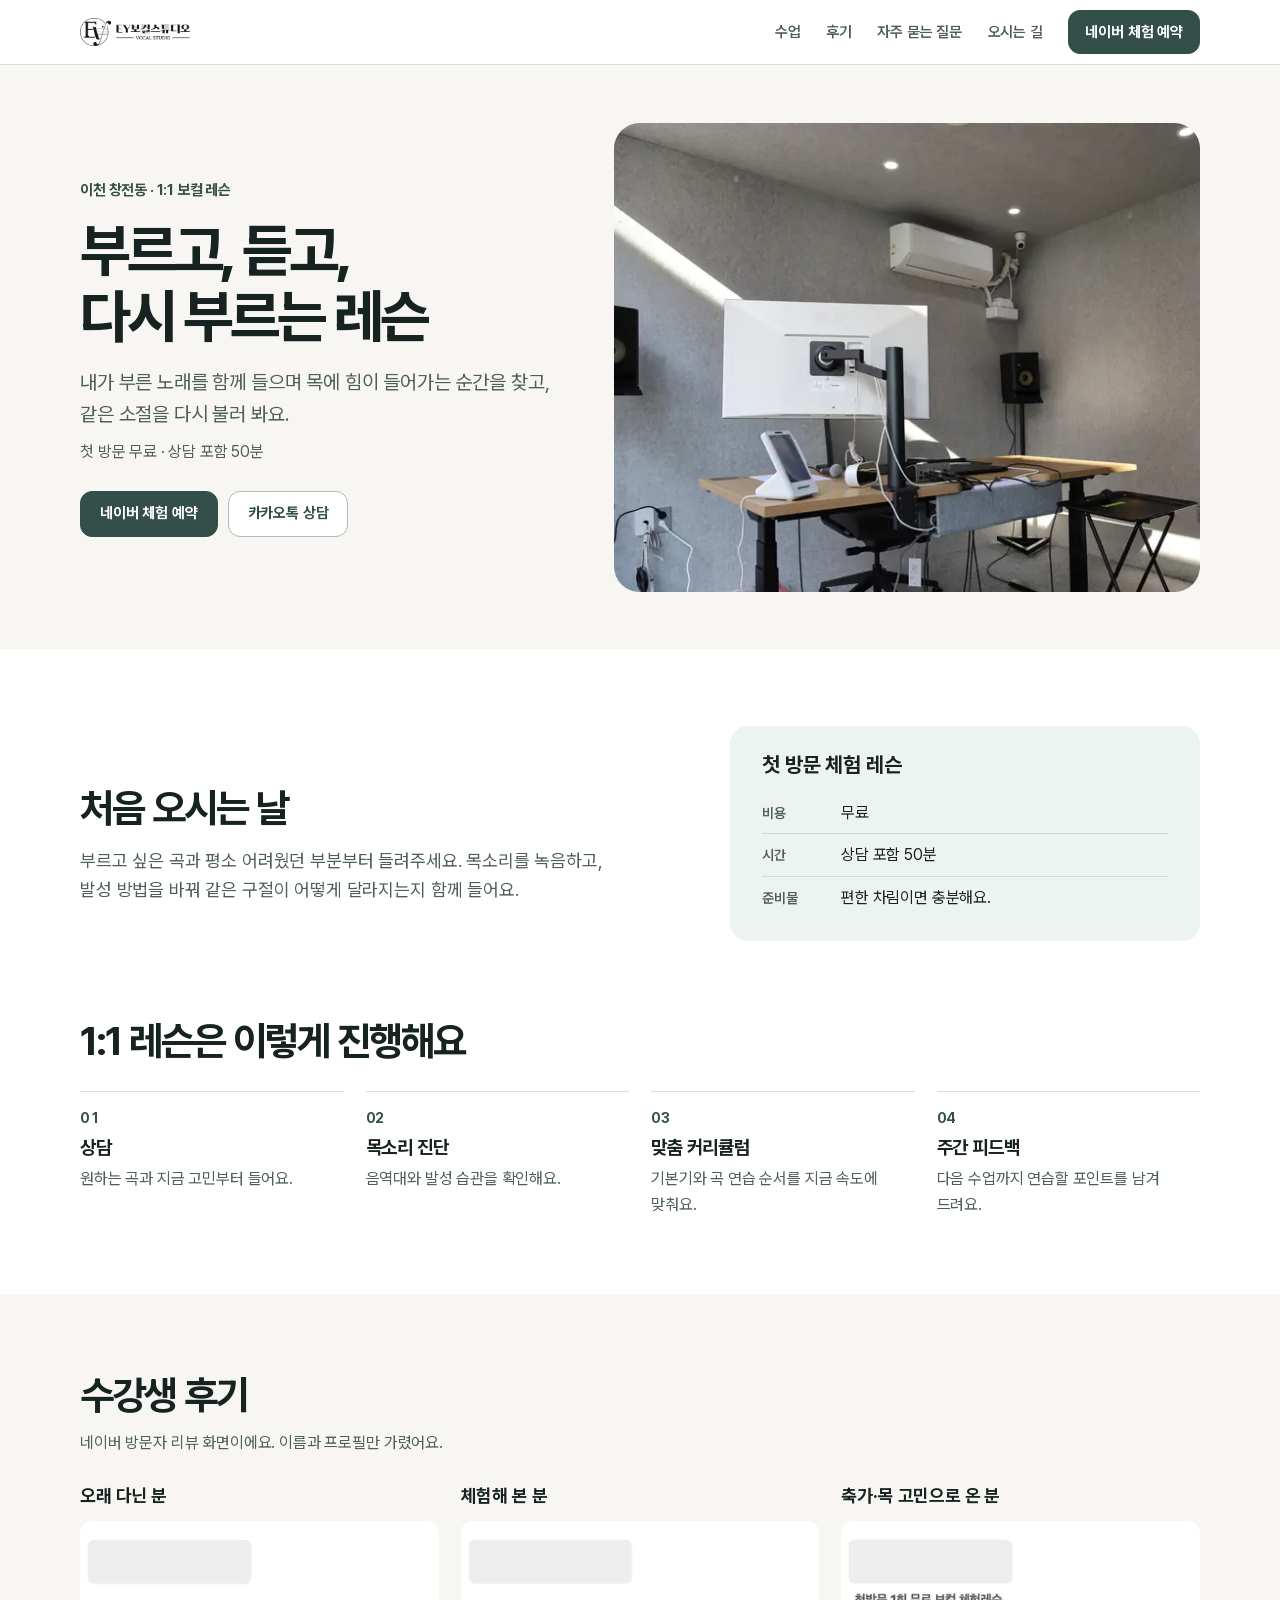
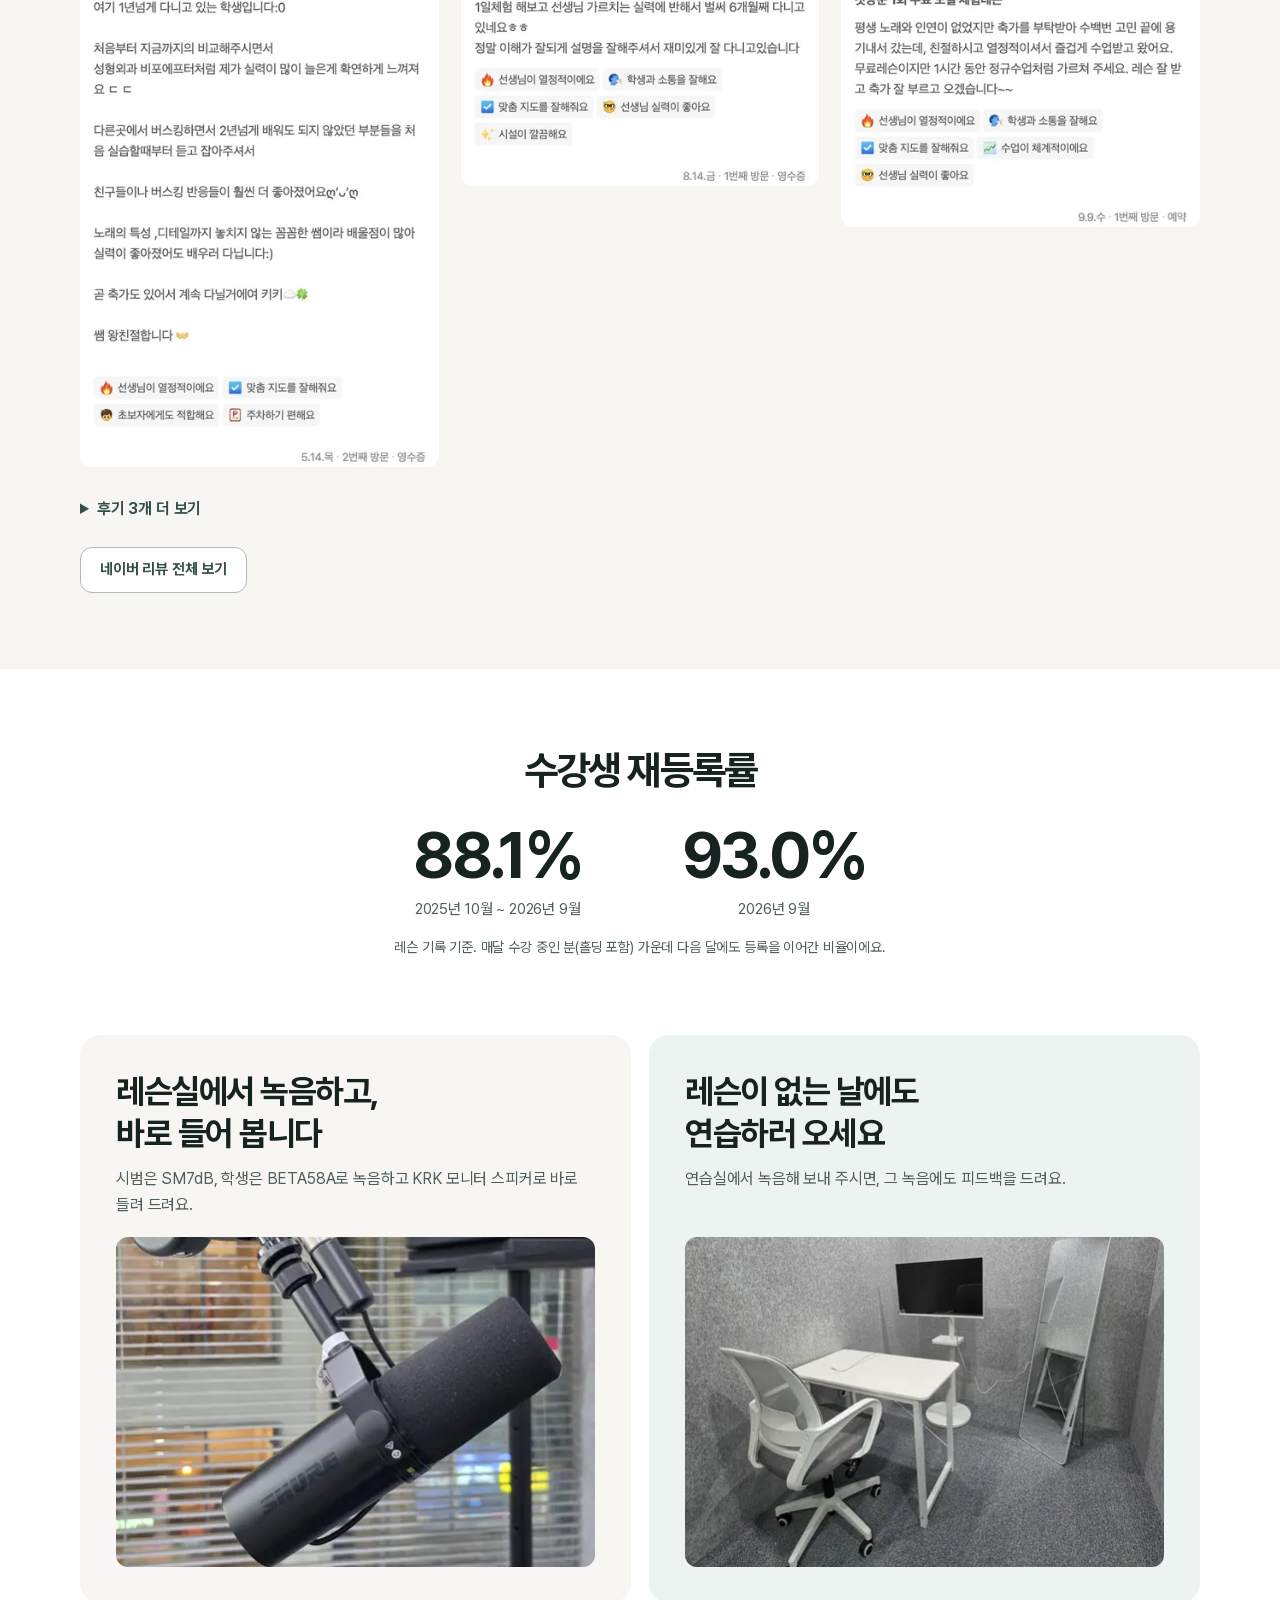
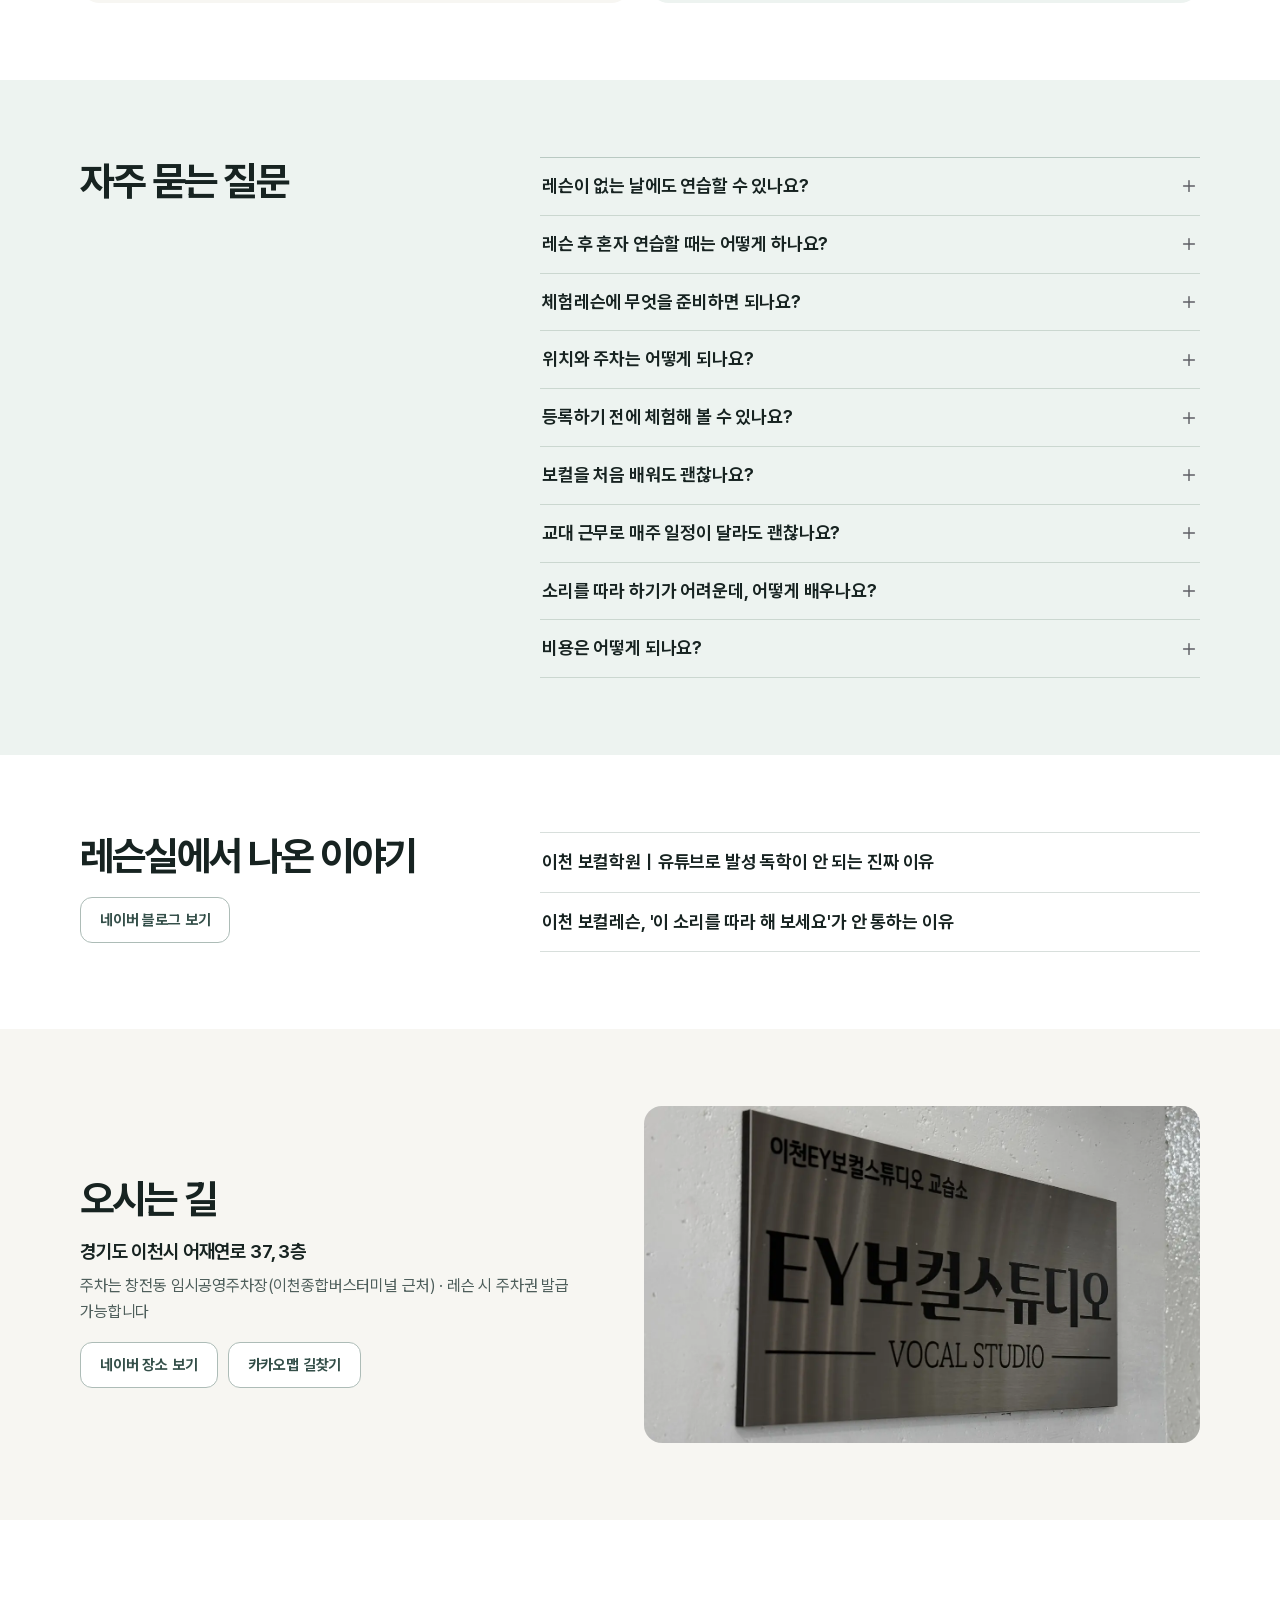
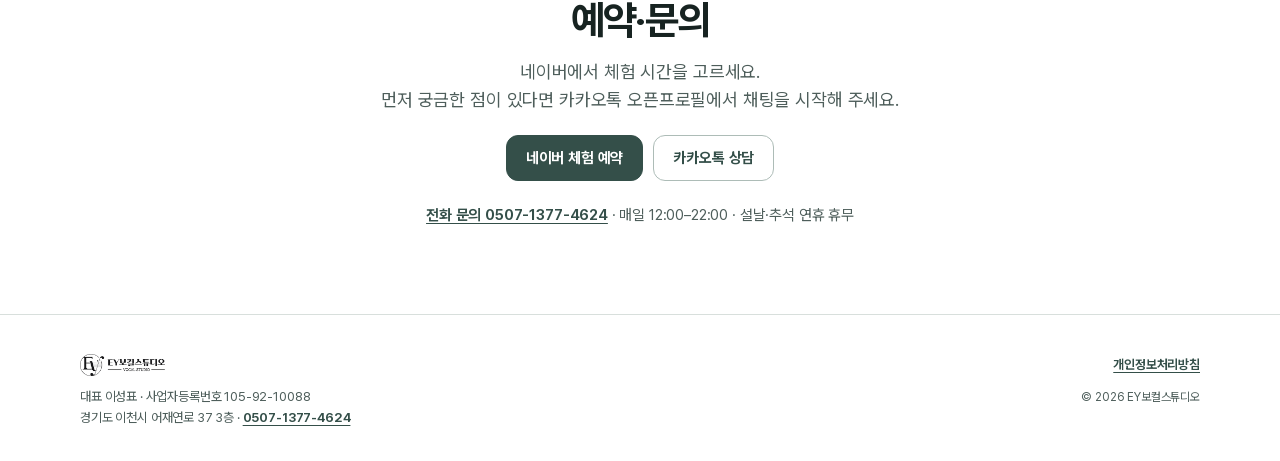
==== commit 2cd84430: "Simplify studio navigation, trial booking and visitor information" ====
--- a/index.html
+++ b/index.html
@@ -18,8 +18,8 @@
   </script>
 
 <meta content="width=device-width, initial-scale=1" name="viewport"/>
-<meta content="#F5F5F7" name="theme-color"/>
-<title>EY보컬스튜디오 — 이천 1:1 보컬 레슨, 모르면 물어보세요</title>
+<meta content="#f7f6f2" name="theme-color"/>
+<title>EY보컬스튜디오 | 이천 1:1 보컬 레슨 · 무료 체험</title>
 <!-- 기본 메타는 '이천 1:1 보컬 레슨' 검색 의도를 한 번에 설명해 첫 노출 문장을 안정적으로 맞춥니다. -->
 <meta content="이천 EY보컬스튜디오의 1:1 취미 보컬 레슨. 상담부터 목소리 진단, 맞춤 커리큘럼, 주간 피드백까지 차근히 이어지는 보컬 수업을 안내합니다." name="description"/>
   <!-- 네이버 서치어드바이저 소유 확인 -->
@@ -28,10 +28,10 @@
   <meta name="google-site-verification" content="KOnLuT7sUt6jHoa1Vu4Du2eyJ5z4YwFxqGDX5mAAjcg" />
 <link href="https://www.eyvocal.com/" rel="canonical"/>
 <link as="font" crossorigin="" href="assets/fonts/PretendardVariable.subset.woff2" rel="preload" type="font/woff2"/>
-<link as="image" fetchpriority="high" imagesizes="(max-width: 734px) calc(100vw - 16px), 480px" imagesrcset="assets/images/reviews/hero-R005-420.webp 420w, assets/images/reviews/hero-R005-840.webp 840w" rel="preload" type="image/webp"/>
+<link as="image" fetchpriority="high" imagesizes="(max-width: 767px) 92vw, (max-width: 1244px) 48vw, 588px" imagesrcset="assets/images/studio/lesson-room-640.webp 640w, assets/images/studio/lesson-room-1280.webp 1280w" rel="preload" type="image/webp"/>
 <!-- 공유 카드에서는 클릭 전 신뢰를 만드는 역할이 커서, 제목·설명·이미지를 랜딩 핵심 메시지와 맞춥니다. -->
 <meta content="website" property="og:type"/>
-<meta content="EY보컬스튜디오 — 이천 1:1 보컬 레슨, 모르면 물어보세요" property="og:title"/>
+<meta content="EY보컬스튜디오 | 이천 1:1 보컬 레슨 · 무료 체험" property="og:title"/>
 <meta content="이천 EY보컬스튜디오의 1:1 취미 보컬 레슨. 상담부터 목소리 진단, 맞춤 커리큘럼, 주간 피드백까지 차근히 이어지는 보컬 수업을 안내합니다." property="og:description"/>
 <meta content="ko_KR" property="og:locale"/>
 <meta content="https://www.eyvocal.com/" property="og:url"/>
@@ -55,8 +55,8 @@
     },
     "geo": {
       "@type": "GeoCoordinates",
-      "latitude": 37.279,
-      "longitude": 127.44411
+      "latitude": 37.2799164,
+      "longitude": 127.4453474
     },
     "openingHours": ["Mo-Su 12:00-22:00"],
     "hasOfferCatalog": {
@@ -182,7 +182,7 @@
 <meta content="630" property="og:image:height"/>
 <meta content="EY보컬스튜디오 레슨실" property="og:image:alt"/>
 <meta content="summary_large_image" name="twitter:card"/>
-<meta content="EY보컬스튜디오 — 이천 1:1 보컬 레슨, 모르면 물어보세요" name="twitter:title"/>
+<meta content="EY보컬스튜디오 | 이천 1:1 보컬 레슨 · 무료 체험" name="twitter:title"/>
 <meta content="1:1 취미 보컬 레슨으로 당신만의 목소리를 찾아드립니다. 직장인과 학생 모두 상담 가능합니다." name="twitter:description"/>
 <meta content="https://www.eyvocal.com/assets/images/og-image-2026-10.jpg" name="twitter:image"/>
 </head>
@@ -198,95 +198,48 @@
 <a class="header-5" href="#reviews">후기</a>
 <a class="header-7" href="#faq">자주 묻는 질문</a>
 <a class="header-8" href="#location">오시는 길</a>
-<a class="header-9" data-track="nav-booking" href="https://booking.naver.com/booking/13/bizes/1249695/items/6231823">체험 예약</a>
+<a class="header-9" data-track="nav-booking" href="https://booking.naver.com/booking/13/bizes/1249695/items/6231823">네이버 체험 예약</a>
 </nav>
-<div class="ey-burger"><button aria-controls="mobile-menu" aria-expanded="false" aria-label="메뉴 열기" class="header-11 nav__toggle" type="button"><svg aria-hidden="true" fill="none" height="22" stroke="#161618" stroke-linecap="round" stroke-width="1.6" viewbox="0 0 22 22" width="22"><path class="menu-line menu-line-top" d="M3 7h16"></path><path class="menu-line menu-line-bottom" d="M3 15h16"></path></svg></button><nav aria-label="메인 메뉴" class="header-14 nav__mobile" hidden="" id="mobile-menu"><a class="header-16" href="#lesson">수업</a><a class="header-15" href="#reviews">후기</a><a class="header-17" href="#faq">자주 묻는 질문</a><a class="header-18" href="#location">오시는 길</a><a class="header-19" data-track="nav-booking" href="https://booking.naver.com/booking/13/bizes/1249695/items/6231823">체험 예약</a></nav></div>
-</div>
+<div class="ey-burger"><button aria-controls="mobile-menu" aria-expanded="false" aria-label="메뉴 열기" class="header-11 nav__toggle" type="button"><svg aria-hidden="true" fill="none" height="22" stroke="#161618" stroke-linecap="round" stroke-width="1.6" viewbox="0 0 22 22" width="22"><path class="menu-line menu-line-top" d="M3 7h16"></path><path class="menu-line menu-line-bottom" d="M3 15h16"></path></svg></button><nav aria-label="메인 메뉴" class="header-14 nav__mobile" hidden="" id="mobile-menu"><a class="header-16" href="#lesson">수업</a><a class="header-15" href="#reviews">후기</a><a class="header-17" href="#faq">자주 묻는 질문</a><a class="header-18" href="#location">오시는 길</a><a class="header-19" data-track="nav-booking" href="https://booking.naver.com/booking/13/bizes/1249695/items/6231823">네이버 체험 예약</a></nav></div>
+</div>
+<noscript><nav class="basic-nav" aria-label="바로가기"><a href="#lesson">수업</a><a href="#reviews">후기</a><a href="#faq">자주 묻는 질문</a><a href="#location">오시는 길</a><a href="#booking">예약·문의</a></nav></noscript>
 </header>
-<main id="top"><span aria-hidden="true" class="anchor-alias" id="main"></span>
+<main id="top" tabindex="-1"><span aria-hidden="true" class="anchor-alias" id="main"></span>
 <section aria-label="첫 화면" class="ey-hero hero-0" data-track-section="hero">
-<p class="hero-1">이천 1:1 보컬 레슨 · 모르면 물어보세요</p>
-<h1 class="hero-2">처음엔 어땠고, <br class="phone-break"/>지금은 어떤가요?</h1>
-<p class="hero-trial">첫 방문 체험은 무료, 50분이에요.</p>
-<div class="hero-5">
-<a class="hero-6" data-track="hero-booking" href="https://booking.naver.com/booking/13/bizes/1249695/items/6231823">체험 예약하기</a>
-<a class="hero-7" data-track="hero-kakao" href="https://open.kakao.com/o/seso1YLg">카카오톡 상담</a>
-</div>
-<figure class="hero-review hero-8"><p class="hero-review-label hero-9">네이버 방문자 리뷰</p><a class="hero-10" href="https://m.place.naver.com/place/1435030907/review/visitor" rel="noopener noreferrer" target="_blank">원문 보기 ↗</a><img alt="네이버 방문자 리뷰 캡처: 처음엔 고음에서 목이 아프고 답답했는데 지금은 훨씬 편하게 나온다는 1년 수강 후기" class="hero-11" fetchpriority="high" height="862" sizes="(max-width: 734px) calc(100vw - 16px), 480px" src="assets/images/reviews/hero-R005-840.webp" srcset="assets/images/reviews/hero-R005-420.webp 420w, assets/images/reviews/hero-R005-840.webp 840w" width="840"/><a class="hero-12" href="#reviews">리뷰 더 보기 ↓</a></figure>
-</section>
-<section aria-labelledby="lesson-title" class="ey-lesson lesson-0" data-track-section="lesson" id="lesson"><span aria-hidden="true" class="anchor-alias" id="programs"></span><span aria-hidden="true" class="anchor-alias" id="about"></span>
-<h2 class="lesson-1" id="lesson-title">50분 내내, <br class="phone-break"/>한 사람의 목소리만 듣습니다</h2>
-<p class="lesson-2">따라 하라는 말 대신, <br class="phone-break"/>소리가 왜 그렇게 나는지부터 짚어요.</p>
-<div class="trial-card" aria-labelledby="trial-title">
-<h3 id="trial-title">첫 방문 체험 레슨</h3>
-<ul class="trial-facts"><li>무료</li><li>50분(상담 포함)</li><li>준비물 없음<span>편한 차림으로 오시고, 불러보고 싶은 곡이 있다면 알려주세요.</span></li><li>예약을 누르면 네이버 예약 화면으로 이동해요</li></ul>
-<div class="trial-actions"><a class="lesson-4" data-track="lesson-booking" href="https://booking.naver.com/booking/13/bizes/1249695/items/6231823">체험 예약하기</a><a class="lesson-5" data-track="lesson-kakao" href="https://open.kakao.com/o/seso1YLg">카카오톡 상담</a></div>
-</div>
-<div class="lesson-3"><a class="lesson-5" href="#process">수업 흐름 보기</a></div>
-<img alt="녹음 책상과 모니터, KRK 모니터 스피커가 있는 레슨실" class="lesson-6" height="960" loading="lazy" sizes="(max-width: 734px) 100vw, (max-width: 1068px) calc(100vw - 72px), 1040px" src="assets/images/studio/lesson-room-1280.webp" srcset="assets/images/studio/lesson-room-640.webp 640w, assets/images/studio/lesson-room-1280.webp 1280w" width="1280"/>
-</section>
-<section aria-labelledby="reviews-title" class="ey-reviews reviews-0" data-track-section="reviews" id="reviews"><span aria-hidden="true" class="anchor-alias" id="testimonials"></span>
-<div class="reviews-1">
-<h2 class="reviews-2" id="reviews-title">다녀 본 분들의 이야기</h2>
-<p class="reviews-3">네이버 방문자 리뷰 화면이에요. <br class="phone-break"/>이름과 프로필만 가렸어요.</p>
-<ul aria-label="네이버 리뷰 키워드" class="reviews-4">
-<li class="reviews-5">선생님이 열정적이에요</li>
-<li class="reviews-6">학생과 소통을 잘해요</li>
-<li class="reviews-7">맞춤 지도를 잘해줘요</li>
-<li class="reviews-8">선생님 실력이 좋아요</li>
-<li class="reviews-9">수업이 체계적이에요</li>
-</ul>
-<div class="reviews-10" id="review-grid">
-<div class="reviews-11">
-<h3 class="reviews-12">오래 다닌 분</h3>
-<img alt="네이버 방문자 리뷰 캡처: 1년 넘게 다니며 처음과 비교해 실력이 확연히 늘었다는 후기" class="reviews-13" height="1278" loading="lazy" sizes="(max-width: 734px) calc(100vw - 24px), (max-width: 1068px) calc((100vw - 96px) / 2), 384px" src="assets/images/reviews/review-R013-840.webp" srcset="assets/images/reviews/review-R013-420.webp 420w, assets/images/reviews/review-R013-840.webp 840w" width="840"/>
-<img alt="네이버 방문자 리뷰 캡처: 배운 지 1년 가까이 돼 실력이 많이 좋아졌다는 후기" class="reviews-14 review-extra" height="510" loading="lazy" sizes="(max-width: 734px) calc(100vw - 24px), (max-width: 1068px) calc((100vw - 96px) / 2), 384px" src="assets/images/reviews/review-R004-840.webp" srcset="assets/images/reviews/review-R004-420.webp 420w, assets/images/reviews/review-R004-840.webp 840w" width="840"/>
-</div>
-<div class="reviews-15">
-<h3 class="reviews-16">체험해 본 분</h3>
-<img alt="네이버 방문자 리뷰 캡처: 1일 체험 뒤 6개월째 다니고 있다는 후기" class="reviews-17" height="622" loading="lazy" sizes="(max-width: 734px) calc(100vw - 24px), (max-width: 1068px) calc((100vw - 96px) / 2), 384px" src="assets/images/reviews/review-R010-840.webp" srcset="assets/images/reviews/review-R010-420.webp 420w, assets/images/reviews/review-R010-840.webp 840w" width="840"/>
-<img alt="네이버 방문자 리뷰 캡처: 첫 방문 무료 체험이 세심하고 유익했다는 후기" class="reviews-18 review-extra" height="718" loading="lazy" sizes="(max-width: 734px) calc(100vw - 24px), (max-width: 1068px) calc((100vw - 96px) / 2), 384px" src="assets/images/reviews/review-R002-840.webp" srcset="assets/images/reviews/review-R002-420.webp 420w, assets/images/reviews/review-R002-840.webp 840w" width="840"/>
-</div>
-<div class="reviews-19">
-<h3 class="reviews-20">축가·목 고민으로 온 분</h3>
-<img alt="네이버 방문자 리뷰 캡처: 축가를 부탁받아 용기 내 체험했다는 후기" class="reviews-21" height="718" loading="lazy" sizes="(max-width: 734px) calc(100vw - 24px), (max-width: 1068px) calc((100vw - 96px) / 2), 384px" src="assets/images/reviews/review-R003-840.webp" srcset="assets/images/reviews/review-R003-420.webp 420w, assets/images/reviews/review-R003-840.webp 840w" width="840"/>
-<img alt="네이버 방문자 리뷰 캡처: 노래방 5곡에 목이 나가던 문제가 10곡 넘게 부를 만큼 좋아졌다는 후기" class="reviews-22 review-extra" height="1086" loading="lazy" sizes="(max-width: 734px) calc(100vw - 24px), (max-width: 1068px) calc((100vw - 96px) / 2), 384px" src="assets/images/reviews/review-R016-840.webp" srcset="assets/images/reviews/review-R016-420.webp 420w, assets/images/reviews/review-R016-840.webp 840w" width="840"/>
-</div>
-</div>
-<div class="review-more-wrap"><button class="reviews-24 review-more" type="button" aria-expanded="false" aria-controls="review-grid" hidden>리뷰 더 보기 (3장 더)</button></div>
-<div class="reviews-23">
-<a class="reviews-24" href="https://m.place.naver.com/place/1435030907/review/visitor" rel="noopener noreferrer" target="_blank">네이버 리뷰 전체 보기</a>
-</div>
-</div>
-</section>
-<section aria-labelledby="numbers-title" class="ey-numbers numbers-0" data-track-section="numbers">
-<h2 class="numbers-1" id="numbers-title">매달, 꾸준히</h2>
-<div class="numbers-2">
-<div>
-<p class="numbers-4">88.1%<sup class="numbers-5"><a aria-label="각주 1 보기" class="numbers-6" href="#note-1">1</a></sup></p>
-<p class="numbers-7">최근 12개월 재등록률</p>
-</div>
-<div>
-<p class="numbers-9">93.0%<sup class="numbers-10"><a aria-label="각주 2 보기" class="numbers-11" href="#note-2">2</a></sup></p>
-<p class="numbers-12">2026년 9월 재등록률</p>
-</div>
-</div>
-</section>
-<div class="ey-duo">
-<section aria-labelledby="gear-title" class="ey-gear gear-0" data-track-section="gear">
-<h2 class="gear-1" id="gear-title">레슨실에서 녹음하고,<br/>바로 들어 봅니다</h2>
-<p class="gear-3">시범은 SM7dB, 학생은 BETA58A로 녹음하고 <br class="phone-break"/>KRK 모니터 스피커로 바로 들려 드려요.</p>
-<img alt="마이크 암에 걸린 SM7dB 마이크와 모니터 스피커" class="gear-4" height="1200" loading="lazy" sizes="(max-width: 734px) 100vw, 440px" src="assets/images/studio/lesson-mic-960.webp" srcset="assets/images/studio/lesson-mic-480.webp 480w, assets/images/studio/lesson-mic-960.webp 960w" width="960"/>
-</section>
-<section aria-labelledby="practice-title" class="ey-practice practice-0" data-track-section="practice">
-<h2 class="practice-1" id="practice-title">레슨이 없는 날에도<br/>연습하러 오세요</h2>
-<p class="practice-3">연습실에서 녹음해 보내 주시면, <br class="phone-break"/>그 녹음에도 피드백을 드려요.</p>
-<img alt="책상과 모니터, 전신거울이 있는 연습실" class="practice-4" height="1200" loading="lazy" sizes="(max-width: 734px) 100vw, 440px" src="assets/images/studio/practice-room-960.webp" srcset="assets/images/studio/practice-room-480.webp 480w, assets/images/studio/practice-room-960.webp 960w" width="960"/>
-</section>
-</div>
-<section aria-labelledby="process-title" class="ey-process process-0" data-track-section="process" id="process">
+<div class="hero-inner">
+  <div class="hero-copy">
+    <p class="hero-1">이천 창전동 · 1:1 보컬 레슨</p>
+    <h1 class="hero-2">부르고, 듣고,<br/>다시 부르는 레슨</h1>
+    <p class="hero-description">내가 부른 노래를 함께 들으며 목에 힘이 들어가는 순간을 찾고, 같은 소절을 다시 불러 봐요.</p>
+    <p class="hero-trial">첫 방문 무료 · 상담 포함 50분</p>
+    <div class="hero-5" data-contact-actions>
+      <a class="hero-6" data-track="hero-booking" href="https://booking.naver.com/booking/13/bizes/1249695/items/6231823">네이버 체험 예약</a>
+      <a class="hero-7" title="스튜디오 카카오톡 오픈프로필에서 상담하기" data-track="hero-kakao" href="https://open.kakao.com/o/seso1YLg">카카오톡 상담</a>
+    </div>
+  </div>
+  <figure class="hero-studio">
+    <img alt="EY보컬스튜디오 레슨실의 녹음 책상과 모니터 스피커" width="1280" height="960" fetchpriority="high"
+      src="assets/images/studio/lesson-room-640.webp"
+      srcset="assets/images/studio/lesson-room-640.webp 640w, assets/images/studio/lesson-room-1280.webp 1280w"
+      sizes="(max-width: 767px) 92vw, (max-width: 1244px) 48vw, 588px"/>
+  </figure>
+</div>
+</section>
+<section aria-labelledby="lesson-title" class="ey-lesson lesson-0" data-track-section="lesson" id="lesson" tabindex="-1"><span aria-hidden="true" class="anchor-alias" id="programs"></span><span aria-hidden="true" class="anchor-alias" id="about"></span>
+<h2 class="lesson-1" id="lesson-title">처음 오시는 날</h2>
+<p class="lesson-2">부르고 싶은 곡과 평소 어려웠던 부분부터 들려주세요. 목소리를 녹음하고, 발성 방법을 바꿔 같은 구절이 어떻게 달라지는지 함께 들어요.</p>
+<div class="trial-card">
+  <h3 id="trial-title">첫 방문 체험 레슨</h3>
+  <ul class="trial-facts">
+    <li><strong>비용</strong><span>무료</span></li>
+    <li><strong>시간</strong><span>상담 포함 50분</span></li>
+    <li><strong>준비물</strong><span>편한 차림이면 충분해요.</span></li>
+  </ul>
+</div>
+</section>
+<section aria-labelledby="process-title" class="ey-process process-0" data-track-section="process" id="process" tabindex="-1">
 <div class="process-1">
-<h2 class="process-2" id="process-title">수업은 이렇게 이어집니다</h2>
+<h2 class="process-2" id="process-title">1:1 레슨은 이렇게 진행해요</h2>
 <ol class="process-3">
 <li class="process-4">
 <p class="process-5">01</p>
@@ -305,12 +258,77 @@
 <div class="process-copy"><h3 class="process-22">주간 피드백</h3><p class="process-23">다음 수업까지 연습할 포인트를 남겨 드려요.</p></div>
 </li>
 </ol>
-<div class="section-cta"><a class="hero-6" data-track="process-booking" href="https://booking.naver.com/booking/13/bizes/1249695/items/6231823">체험 예약하기</a></div>
-</div>
-</section>
-<section aria-labelledby="faq-title" class="ey-faq faq-0" data-track-section="faq" id="faq">
+</div>
+</section>
+<section aria-labelledby="reviews-title" class="ey-reviews reviews-0" data-track-section="reviews" id="reviews" tabindex="-1"><span aria-hidden="true" class="anchor-alias" id="testimonials"></span>
+<div class="reviews-1">
+<h2 class="reviews-2" id="reviews-title">수강생 후기</h2>
+<p class="reviews-3">네이버 방문자 리뷰 화면이에요. <br class="phone-break"/>이름과 프로필만 가렸어요.</p>
+<div class="reviews-10" id="review-grid">
+<div class="reviews-11">
+<h3 class="reviews-12">오래 다닌 분</h3>
+<img alt="네이버 방문자 리뷰 캡처: 1년 넘게 다니며 처음과 비교해 실력이 확연히 늘었다는 후기" class="reviews-13" height="1278" loading="lazy" sizes="(max-width: 767px) min(90vw, 480px), (max-width: 1244px) 29vw, 360px" src="assets/images/reviews/review-R013-840.webp" srcset="assets/images/reviews/review-R013-420.webp 420w, assets/images/reviews/review-R013-840.webp 840w" width="840"/>
+</div>
+<div class="reviews-15">
+<h3 class="reviews-16">체험해 본 분</h3>
+<img alt="네이버 방문자 리뷰 캡처: 1일 체험 뒤 6개월째 다니고 있다는 후기" class="reviews-17" height="622" loading="lazy" sizes="(max-width: 767px) min(90vw, 480px), (max-width: 1244px) 29vw, 360px" src="assets/images/reviews/review-R010-840.webp" srcset="assets/images/reviews/review-R010-420.webp 420w, assets/images/reviews/review-R010-840.webp 840w" width="840"/>
+</div>
+<div class="reviews-19">
+<h3 class="reviews-20">축가·목 고민으로 온 분</h3>
+<img alt="네이버 방문자 리뷰 캡처: 축가를 부탁받아 용기 내 체험했다는 후기" class="reviews-21" height="718" loading="lazy" sizes="(max-width: 767px) min(90vw, 480px), (max-width: 1244px) 29vw, 360px" src="assets/images/reviews/review-R003-840.webp" srcset="assets/images/reviews/review-R003-420.webp 420w, assets/images/reviews/review-R003-840.webp 840w" width="840"/>
+</div>
+</div>
+<details class="review-gallery">
+<summary><span class="when-closed">후기 3개 더 보기</span><span class="when-open">추가 후기 접기</span></summary>
+<div class="reviews-10">
+<div class="reviews-11">
+<h3 class="reviews-12">오래 다닌 분</h3>
+<img alt="네이버 방문자 리뷰 캡처: 배운 지 1년 가까이 돼 실력이 많이 좋아졌다는 후기" class="reviews-14" height="510" loading="lazy" sizes="(max-width: 767px) min(90vw, 480px), (max-width: 1244px) 29vw, 360px" src="assets/images/reviews/review-R004-840.webp" srcset="assets/images/reviews/review-R004-420.webp 420w, assets/images/reviews/review-R004-840.webp 840w" width="840"/>
+</div>
+<div class="reviews-15">
+<h3 class="reviews-16">체험해 본 분</h3>
+<img alt="네이버 방문자 리뷰 캡처: 첫 방문 무료 체험이 세심하고 유익했다는 후기" class="reviews-18" height="718" loading="lazy" sizes="(max-width: 767px) min(90vw, 480px), (max-width: 1244px) 29vw, 360px" src="assets/images/reviews/review-R002-840.webp" srcset="assets/images/reviews/review-R002-420.webp 420w, assets/images/reviews/review-R002-840.webp 840w" width="840"/>
+</div>
+<div class="reviews-19">
+<h3 class="reviews-20">축가·목 고민으로 온 분</h3>
+<img alt="네이버 방문자 리뷰 캡처: 노래방 5곡에 목이 나가던 문제가 10곡 넘게 부를 만큼 좋아졌다는 후기" class="reviews-22" height="1086" loading="lazy" sizes="(max-width: 767px) min(90vw, 480px), (max-width: 1244px) 29vw, 360px" src="assets/images/reviews/review-R016-840.webp" srcset="assets/images/reviews/review-R016-420.webp 420w, assets/images/reviews/review-R016-840.webp 840w" width="840"/>
+</div>
+</div>
+</details>
+<div class="reviews-23">
+<a class="reviews-24" href="https://m.place.naver.com/place/1435030907/review/visitor">네이버 리뷰 전체 보기</a>
+</div>
+</div>
+</section>
+<section aria-labelledby="numbers-title" class="ey-numbers numbers-0" data-track-section="numbers">
+<h2 class="numbers-1" id="numbers-title">수강생 재등록률</h2>
+<div class="numbers-2">
+<div>
+<p class="numbers-4">88.1%</p>
+<p class="numbers-7" id="note-1">2025년 10월 ~ 2026년 9월</p>
+</div>
+<div>
+<p class="numbers-9">93.0%</p>
+<p class="numbers-12" id="note-2">2026년 9월</p>
+</div>
+</div>
+<p class="numbers-note" id="notes">레슨 기록 기준. 매달 수강 중인 분(홀딩 포함) 가운데 다음 달에도 등록을 이어간 비율이에요.</p>
+</section>
+<div class="ey-duo">
+<section aria-labelledby="gear-title" class="ey-gear gear-0" data-track-section="gear">
+<h2 class="gear-1" id="gear-title">레슨실에서 녹음하고,<br/>바로 들어 봅니다</h2>
+<p class="gear-3">시범은 SM7dB, 학생은 BETA58A로 녹음하고 <br class="phone-break"/>KRK 모니터 스피커로 바로 들려 드려요.</p>
+<img alt="마이크 암에 걸린 SM7dB 마이크와 모니터 스피커" class="gear-4" height="1200" loading="lazy" sizes="(max-width: 734px) 100vw, 440px" src="assets/images/studio/lesson-mic-960.webp" srcset="assets/images/studio/lesson-mic-480.webp 480w, assets/images/studio/lesson-mic-960.webp 960w" width="960"/>
+</section>
+<section aria-labelledby="practice-title" class="ey-practice practice-0" data-track-section="practice">
+<h2 class="practice-1" id="practice-title">레슨이 없는 날에도<br/>연습하러 오세요</h2>
+<p class="practice-3">연습실에서 녹음해 보내 주시면, <br class="phone-break"/>그 녹음에도 피드백을 드려요.</p>
+<img alt="책상과 모니터, 전신거울이 있는 연습실" class="practice-4" height="1200" loading="lazy" sizes="(max-width: 734px) 100vw, 440px" src="assets/images/studio/practice-room-960.webp" srcset="assets/images/studio/practice-room-480.webp 480w, assets/images/studio/practice-room-960.webp 960w" width="960"/>
+</section>
+</div>
+<section aria-labelledby="faq-title" class="ey-faq faq-0" data-track-section="faq" id="faq" tabindex="-1">
 <div class="faq-1">
-<h2 class="faq-2" id="faq-title">처음 오시기 전,<br/>이런 점이 궁금하셨나요?</h2>
+<h2 class="faq-2" id="faq-title">자주 묻는 질문</h2>
 <div class="faq-4">
 <details class="faq-35" data-track="faq-7">
 <summary class="faq-36">레슨이 없는 날에도 연습할 수 있나요?<svg aria-hidden="true" fill="none" height="20" stroke="#5E5E64" stroke-linecap="round" stroke-width="1.6" viewbox="0 0 20 20" width="20"><path d="M10 4v12M4 10h12"></path></svg></summary>
@@ -330,7 +348,7 @@
 </details>
 <details class="faq-25" data-track="faq-5">
 <summary class="faq-26">등록하기 전에 체험해 볼 수 있나요?<svg aria-hidden="true" fill="none" height="20" stroke="#5E5E64" stroke-linecap="round" stroke-width="1.6" viewbox="0 0 20 20" width="20"><path d="M10 4v12M4 10h12"></path></svg></summary>
-<p class="faq-29">네, 첫 방문 무료 체험레슨을 예약하실 수 있어요. 체험은 50분이며, 현재 목소리와 고민을 살펴보고 무엇을 개선할지 함께 이야기해요. 녹음으로 변화를 확인하고 다음 연습 방향도 안내해 드립니다. 직접 수업을 경험한 뒤 결정하셔도 괜찮아요.</p>
+<p class="faq-29">네, 첫 방문 무료 체험레슨을 예약하실 수 있어요. 체험은 50분이며, 현재 목소리와 고민을 살펴보고 무엇을 개선할지 함께 이야기해요. 녹음으로 변화를 확인하고 다음 연습 방향도 안내해 드립니다. 직접 수업을 경험한 뒤 결정하셔도 괜찮아요. <a class="inline-link" data-track="faq-booking" href="https://booking.naver.com/booking/13/bizes/1249695/items/6231823">네이버 체험 예약</a></p>
 </details>
 <details class="faq-5" data-track="faq-1">
 <summary class="faq-6">보컬을 처음 배워도 괜찮나요?<svg aria-hidden="true" fill="none" height="20" stroke="#5E5E64" stroke-linecap="round" stroke-width="1.6" viewbox="0 0 20 20" width="20"><path d="M10 4v12M4 10h12"></path></svg></summary>
@@ -348,69 +366,59 @@
 <summary class="faq-6">비용은 어떻게 되나요?<svg aria-hidden="true" fill="none" height="20" stroke="#5E5E64" stroke-linecap="round" stroke-width="1.6" viewbox="0 0 20 20" width="20"><path d="M10 4v12M4 10h12"></path></svg></summary>
 <p class="faq-9">레슨비는 상담 때 안내해 드려요. 첫 방문 체험 레슨은 무료라서, 받아 보신 뒤 부담 없이 정하시면 돼요.</p>
 </details>
-<div class="section-cta"><a class="hero-6" data-track="faq-booking" href="https://booking.naver.com/booking/13/bizes/1249695/items/6231823">체험 예약하기</a></div>
-</div>
-</div>
-</section>
-<section aria-labelledby="blog-title" class="ey-blog blog-0" data-track-section="blog" id="blog">
+
+</div>
+</div>
+</section>
+<section aria-labelledby="blog-title" class="ey-blog blog-0" data-track-section="blog" id="blog" tabindex="-1">
 <div class="blog-1">
 <div class="blog-2">
-<h2 class="blog-3" id="blog-title">레슨실에서 자주 나오는 얘기들을,<br/>글로도 만나보세요</h2>
-<p class="blog-5">블로그에서 연습 팁과 레슨 이야기를 확인하실 수 있어요.</p>
+<h2 class="blog-3" id="blog-title">레슨실에서 나온 이야기</h2>
 <div class="blog-6">
-<a class="blog-7" href="https://blog.naver.com/eyvocal_" rel="noopener noreferrer" target="_blank">네이버 블로그 보기</a>
+<a class="blog-7" href="https://blog.naver.com/eyvocal_">네이버 블로그 보기</a>
 </div>
 </div>
 <div class="blog-8">
-<a class="blog-9" href="https://blog.naver.com/eyvocal_/224421479008" rel="noopener noreferrer" target="_blank">
-<span class="blog-10">네이버 블로그</span>
+<a class="blog-9" href="https://blog.naver.com/eyvocal_/224421479008">
 <span class="blog-11">이천 보컬학원｜유튜브로 발성 독학이 안 되는 진짜 이유</span>
 </a>
-<a class="blog-12" href="https://blog.naver.com/eyvocal_/224418634965" rel="noopener noreferrer" target="_blank">
-<span class="blog-13">네이버 블로그</span>
+<a class="blog-12" href="https://blog.naver.com/eyvocal_/224418634965">
 <span class="blog-14">이천 보컬레슨, '이 소리를 따라 해 보세요'가 안 통하는 이유</span>
 </a>
 </div>
 </div>
 </section>
-<section aria-labelledby="location-title" class="ey-location location-0" data-track-section="location" id="location">
+<section aria-labelledby="location-title" class="ey-location location-0" data-track-section="location" id="location" tabindex="-1">
 <h2 class="location-1" id="location-title">오시는 길</h2>
 <p class="location-2">경기도 이천시 어재연로 37, 3층</p>
 <p class="location-3">주차는 창전동 임시공영주차장<br class="phone-break"/>(이천종합버스터미널 근처)<span class="pc-only"> · </span><br class="phone-break"/>레슨 시 주차권 발급 가능합니다</p>
 <div class="location-4">
-<a class="location-5" href="https://m.place.naver.com/place/1435030907/home" rel="noopener noreferrer" target="_blank">네이버플레이스<span class="pc-only">에서 보기</span></a>
-<a class="location-6" href="https://map.kakao.com/link/search/%EA%B2%BD%EA%B8%B0%EB%8F%84%20%EC%9D%B4%EC%B2%9C%EC%8B%9C%20%EC%96%B4%EC%9E%AC%EC%97%B0%EB%A1%9C%2037" rel="noopener noreferrer" target="_blank">카카오맵<span class="pc-only">에서 보기</span></a>
+<a class="location-5" href="https://m.place.naver.com/place/1435030907/home">네이버 장소 보기</a>
+<a class="location-6" href="https://map.kakao.com/link/to/EY%EB%B3%B4%EC%BB%AC%EC%8A%A4%ED%8A%9C%EB%94%94%EC%98%A4,37.2799164,127.4453474">카카오맵 길찾기</a>
 </div>
 <img alt="'EY보컬스튜디오 VOCAL STUDIO'가 새겨진 입구 간판" class="location-7" height="960" loading="lazy" sizes="(max-width: 734px) 100vw, 720px" src="assets/images/studio/entrance-sign-1280.webp" srcset="assets/images/studio/entrance-sign-640.webp 640w, assets/images/studio/entrance-sign-1280.webp 1280w" width="1280"/>
 </section>
-<section aria-labelledby="booking-title" class="ey-booking booking-0" data-track-section="booking" id="booking"><span aria-hidden="true" class="anchor-alias" id="contact"></span>
-<h2 class="booking-1" id="booking-title">체험 레슨으로 <br class="phone-break"/>먼저 만나 보세요</h2>
-<p class="booking-2">첫 방문 체험은 무료, 50분이에요.</p>
-<div class="booking-3">
-<a class="booking-4" data-track="booking-booking" href="https://booking.naver.com/booking/13/bizes/1249695/items/6231823">체험 예약하기</a>
+<section aria-labelledby="booking-title" class="ey-booking booking-0" data-track-section="booking" id="booking" tabindex="-1"><span aria-hidden="true" class="anchor-alias" id="contact"></span>
+<h2 class="booking-1" id="booking-title">예약·문의</h2>
+<p class="booking-2">네이버에서 체험 시간을 고르세요.<br/>먼저 궁금한 점이 있다면 카카오톡 오픈프로필에서 채팅을 시작해 주세요.</p>
+<div class="booking-3" data-contact-actions>
+<a class="booking-4" data-track="booking-booking" href="https://booking.naver.com/booking/13/bizes/1249695/items/6231823">네이버 체험 예약</a>
 <a class="booking-5" data-track="booking-kakao" href="https://open.kakao.com/o/seso1YLg">카카오톡 상담</a>
 </div>
-<p class="booking-6"><a class="booking-7" href="tel:+82-507-1377-4624">0507-1377-4624</a><span class="pc-only"> · </span><br class="phone-break"/>매일 12:00–22:00 · 설날·추석 연휴 휴무</p>
-<img alt="햇빛이 드는 통창 앞 소파 두 개와 유리 테이블, EY 로고가 걸린 대기 공간" class="booking-8" height="960" loading="lazy" sizes="(max-width: 734px) 100vw, (max-width: 1068px) calc(100vw - 72px), 1040px" src="assets/images/studio/lounge-1280.webp" srcset="assets/images/studio/lounge-640.webp 640w, assets/images/studio/lounge-1280.webp 1280w" width="1280"/>
+<p class="booking-6"><a class="booking-7" href="tel:+82-507-1377-4624">전화 문의 0507-1377-4624</a><span class="pc-only"> · </span><br class="phone-break"/>매일 12:00–22:00 · 설날·추석 연휴 휴무</p>
 </section>
 </main>
 <footer class="ey-footer footer-0" data-track-section="footer">
 <div class="footer-1">
-<p class="footer-2">재등록률: 매달 수강 중인 분(홀딩 포함) 가운데 다음 달에도 등록이 이어진 비율</p>
-<ol aria-label="각주" class="footer-3" id="notes">
-<li id="note-1">레슨 기록 기준 · 2025년 10월~2026년 9월</li>
-<li id="note-2">레슨 기록 기준 · 2026년 9월</li>
-</ol>
-<div class="footer-6"></div>
 <img alt="EY보컬스튜디오" class="footer-7" height="225" loading="lazy" sizes="86px" src="assets/brand/logo-horizontal-black-871.webp" srcset="assets/brand/logo-horizontal-black-320.webp 320w, assets/brand/logo-horizontal-black-640.webp 640w, assets/brand/logo-horizontal-black-871.webp 871w" width="871"/>
-<p class="footer-8">대표 이성표 · 사업자등록번호 105-92-10088<br/>경기도 이천시 어재연로 37 3층<span class="pc-only"> · </span><br class="phone-break"/>Tel. 0507-1377-4624</p>
-<p class="footer-10"><a class="footer-11" href="https://app.eyvocal.com/privacy" rel="noopener noreferrer" target="_blank">개인정보처리방침</a></p>
+<p class="footer-8">대표 이성표 · 사업자등록번호 105-92-10088<br/>경기도 이천시 어재연로 37 3층<span class="pc-only"> · </span><br class="phone-break"/><a href="tel:+82-507-1377-4624">0507-1377-4624</a></p>
+<p class="footer-10"><a class="footer-11" href="https://app.eyvocal.com/privacy">개인정보처리방침</a></p>
 <p class="footer-12">© 2026 EY보컬스튜디오</p>
 </div>
 </footer>
 </div>
-<nav class="mobile-contact" aria-label="예약 및 상담" hidden><a class="contact-booking" data-track="bar-booking" href="https://booking.naver.com/booking/13/bizes/1249695/items/6231823">체험 예약하기</a><a class="contact-kakao" data-track="bar-kakao" href="https://open.kakao.com/o/seso1YLg">카카오톡 상담</a></nav>
-<a class="kakao-launch" data-track="floating-kakao" href="https://open.kakao.com/o/seso1YLg">카카오톡 상담</a>
+<nav class="mobile-contact" aria-label="예약 및 상담" hidden><a class="contact-booking" data-track="bar-booking" href="https://booking.naver.com/booking/13/bizes/1249695/items/6231823">네이버 체험 예약</a><a class="contact-kakao" data-track="bar-kakao" href="https://open.kakao.com/o/seso1YLg">카카오톡 상담</a></nav>
+<a class="kakao-launch" hidden data-track="floating-kakao" href="https://open.kakao.com/o/seso1YLg">카카오톡 상담</a>
 <script defer="" src="js/app.min.js"></script>
 <script defer="" src="/_vercel/insights/script.js"></script>
 <script defer="" src="/_vercel/speed-insights/script.js"></script>
--- a/css/app.min.css
+++ b/css/app.min.css
@@ -1 +1 @@
-*,*:before,*:after{box-sizing:border-box;margin:0;padding:0}html{-webkit-text-size-adjust:100%;-moz-text-size-adjust:100%;text-size-adjust:100%;scroll-behavior:auto}body{min-height:100vh;line-height:1.6;-webkit-font-smoothing:antialiased;-moz-osx-font-smoothing:grayscale;text-rendering:optimizeLegibility}img,picture,video,canvas,svg{display:block;max-width:100%;height:auto}input,button,textarea,select{font:inherit;color:inherit}button{cursor:pointer;border:none;background:none}a{color:inherit;text-decoration:none}ul,ol{list-style:none}h1,h2,h3,h4,h5,h6{overflow-wrap:break-word;font-weight:700}p{overflow-wrap:break-word}@media(prefers-reduced-motion:reduce){html{scroll-behavior:auto}*,*:before,*:after{animation-duration:.01ms!important;animation-iteration-count:1!important;transition-duration:.01ms!important;scroll-behavior:auto!important}}@font-face{font-family:Pretendard;src:url(../assets/fonts/PretendardVariable.subset.woff2) format("woff2-variations");font-weight:45 920;font-style:normal;font-display:swap}:root{--ey-felt-100: #ECECEF;--ey-felt-200: #DCDCE1;--ey-felt-300: #C4C4CA;--ey-felt-400: #A3A3A9;--ey-felt-500: #8A8A8F;--ey-felt-600: #5E5E64;--ey-felt-900: #161618;--ey-sage-100: #E4ECEB;--ey-sage-600: #4A5F5E;--ey-sage-700: #364847;--ey-oak-100: #F4ECDF;--ey-oak-400: #C9A97C;--ey-oak-600: #7E6440;--bg: #F5F5F7;--surface: #FFFFFF;--surface-2: var(--ey-felt-100);--border: var(--ey-felt-200);--border-strong: var(--ey-felt-300);--text: var(--ey-felt-900);--text-2: var(--ey-felt-600);--text-on-primary: #FFFFFF;--primary: var(--ey-sage-600);--primary-hover: var(--ey-sage-700);--primary-soft: var(--ey-sage-100);--accent: var(--ey-oak-400);--accent-text: var(--ey-oak-600);--accent-soft: var(--ey-oak-100);--kakao-bg: #FEE500;--kakao-text: #191919;--font: Pretendard, -apple-system, BlinkMacSystemFont, "Apple SD Gothic Neo", "Noto Sans KR", "Segoe UI", Roboto, sans-serif;--fs-display: 40px;--fs-h1: 28px;--fs-h2: 22px;--fs-h3: 18px;--fs-body: 16px;--fs-body-sm: 14px;--fs-caption: 12px;--lh-tight: 1.25;--lh-body: 1.6;--ls-tight: -.02em;--ls-body: -.01em;--sp-1: 4px;--sp-2: 8px;--sp-3: 12px;--sp-4: 16px;--sp-5: 20px;--sp-6: 24px;--sp-8: 32px;--sp-10: 40px;--sp-12: 48px;--sp-16: 64px;--gutter: 16px;--r-sm: 8px;--r-md: 12px;--r-lg: 16px;--r-xl: 20px;--r-2xl: 24px;--r-pill: 999px;--shadow-sm: 0 1px 2px rgba(22,22,24,.06);--shadow-md: 0 8px 24px rgba(22,22,24,.08);--shadow-lg: 0 20px 60px rgba(22,22,24,.12);--tap-min: 44px;--btn-h: 54px;--dur-fast: .12s;--dur-base: .2s;--dur-page: .28s;--ease-out: cubic-bezier(.2,.7,.2,1);--nav-height: 72px;--container-max: 1200px}@media(min-width:640px){:root{--gutter: 22px}}html{background:var(--bg);color:var(--text)}body{min-width:0;background:var(--bg);color:var(--text);font-family:var(--font);font-size:var(--fs-body);line-height:var(--lh-body);letter-spacing:var(--ls-body);word-break:keep-all;overflow-wrap:break-word}::selection{background:var(--accent-soft);color:var(--text)}:focus-visible{outline:2px solid var(--primary);outline-offset:2px}.skip-link{position:fixed;top:-100px;left:var(--gutter);z-index:1000;min-height:var(--tap-min);padding:var(--sp-2) var(--sp-4);border-radius:var(--r-lg);background:var(--primary);color:var(--text-on-primary)}.skip-link:focus{top:var(--sp-4)}.container{width:min(100%,var(--container-max));margin-inline:auto;padding-inline:var(--gutter)}.section{position:relative;padding-block:var(--sp-16)}.section--dark{background:var(--accent-soft)}.section__label{display:block;margin-bottom:var(--sp-3);color:var(--accent-text);font-size:var(--fs-caption);font-weight:700;letter-spacing:.12em;text-transform:uppercase}.section__title{max-width:24ch;margin-bottom:var(--sp-4);color:var(--text);font-size:clamp(24px,3vw,var(--fs-display));font-weight:700;line-height:var(--lh-tight);letter-spacing:var(--ls-tight);text-wrap:balance}.section__subtitle{max-width:42rem;color:var(--text-2);line-height:var(--lh-body)}.wrap-unit{display:inline-block}.btn{display:inline-flex;align-items:center;justify-content:center;min-height:var(--btn-h);padding:var(--sp-3) var(--sp-6);border:1px solid transparent;border-radius:var(--r-lg);font-size:var(--fs-body-sm);font-weight:700;line-height:1.3;text-align:center;transition:background var(--dur-base),border-color var(--dur-base),transform var(--dur-fast)}.btn:active{transform:scale(.98)}.btn--primary{background:var(--primary);color:var(--text-on-primary)}.btn--primary:hover{background:var(--primary-hover)}.btn--secondary{border-color:var(--border-strong);background:var(--surface);color:var(--text)}.btn--secondary:hover{border-color:var(--primary);background:var(--primary-soft)}.text-center{text-align:center}.anchor-alias{display:block;height:0}@media(min-width:640px){.section{padding-block:var(--sp-16)}}.ey-page .ey-duo{display:flex;flex-wrap:wrap;gap:12px}.ey-page{background:#fff;color:#161618;font-family:Pretendard,-apple-system,Apple SD Gothic Neo,sans-serif;letter-spacing:-.01em;word-break:keep-all;-webkit-font-smoothing:antialiased;min-width:0;container-type:inline-size;line-height:normal}.ey-page main{display:flex;flex-direction:column;gap:12px;padding:0 12px}.ey-page *{box-sizing:content-box}.ey-page img{max-width:none}.ey-page svg{flex-shrink:0}.ey-page a{color:#4a5f5e;text-decoration:underline}.ey-page a:hover{color:#364847}.ey-page summary{list-style:none;cursor:pointer}.ey-page summary::-webkit-details-marker{display:none}.ey-page ol,.ey-page [aria-label=\ac01\c8fc]{list-style-type:decimal}.ey-page .ey-process ol{list-style:none}.ey-page .ey-burger{display:none;position:relative}.ey-page .nav__toggle{box-sizing:border-box;padding:0;background:transparent;border:0;cursor:pointer}.ey-page [hidden]{display:none!important}.ey-page .phone-break{display:none}.ey-page .process-copy{display:contents}.ey-page>*{--t-hero:56px;--t-sec:48px;--t-tile:40px;--t-line:28px;--t-num:88px}@container (max-width:1068px){.ey-page>*{--t-hero:48px;--t-sec:40px;--t-tile:32px;--t-line:24px;--t-num:72px}}.ey-page .header-0{min-height:52px;box-sizing:border-box;display:flex;align-items:center;padding:4px 24px}.ey-page .header-1{max-width:1200px;width:100%;margin:0 auto;display:flex;align-items:center;justify-content:space-between;gap:16px;flex-wrap:wrap}.ey-page .header-2{display:flex;align-items:center;min-height:44px}.ey-page .header-3{display:block;height:26px;width:auto}.ey-page .header-4{display:flex;align-items:center;gap:28px;font-size:14px;flex-wrap:wrap}.ey-page .header-5,.ey-page .header-6,.ey-page .header-7,.ey-page .header-8{display:inline-flex;align-items:center;min-height:44px;color:#161618;text-decoration:none}.ey-page .header-9{display:inline-flex;align-items:center;height:44px;padding:0 18px;border-radius:999px;background:#4a5f5e;color:#fff;font-size:14px;font-weight:600;text-decoration:none}.ey-page .header-11{width:44px;height:44px;display:flex;align-items:center;justify-content:center;border-radius:999px}.ey-page .header-14{position:absolute;right:0;top:50px;z-index:20;width:260px;box-sizing:border-box;padding:10px;background:#fff;border-radius:18px;box-shadow:0 12px 32px #16161829,0 0 0 1px #dcdce1;display:flex;flex-direction:column}.ey-page .header-15,.ey-page .header-16,.ey-page .header-17,.ey-page .header-18{display:flex;align-items:center;min-height:48px;padding:0 16px;border-radius:12px;color:#161618;font-size:17px;text-decoration:none}.ey-page .header-19{display:flex;align-items:center;justify-content:center;height:48px;margin-top:6px;border-radius:999px;background:#4a5f5e;color:#fff;font-size:17px;font-weight:600;text-decoration:none}.ey-page .hero-0{background:#f5f5f7;border-radius:24px;padding:72px 24px 48px;display:flex;flex-direction:column;align-items:center;text-align:center}.ey-page .hero-1{margin:0;font-size:17px;font-weight:600;color:#7e6440}.ey-page .hero-2{margin:12px 0 0;font-size:var(--t-hero);line-height:1.15;font-weight:600;letter-spacing:-.03em}.ey-page .hero-5{margin-top:28px;display:flex;gap:12px;flex-wrap:wrap;justify-content:center}.ey-page .hero-6{display:inline-flex;align-items:center;justify-content:center;height:44px;padding:0 22px;border-radius:999px;background:#4a5f5e;color:#fff;font-size:17px;font-weight:600;text-decoration:none;box-sizing:border-box}.ey-page .hero-7{display:inline-flex;align-items:center;justify-content:center;height:44px;padding:0 22px;border-radius:999px;background:transparent;color:#4a5f5e;box-shadow:inset 0 0 0 1.5px #4a5f5e;font-size:17px;font-weight:600;text-decoration:none;box-sizing:border-box}.ey-page .hero-8{margin:44px 0 0;width:100%;max-width:480px}.ey-page .hero-9{font-size:14px;font-weight:600;color:#5e5e64}.ey-page .hero-10{display:inline-flex;align-items:center;min-height:44px;font-size:14px;font-weight:600;text-decoration:none}.ey-page .hero-11{display:block;width:100%;height:auto;border-radius:20px}.ey-page .hero-12{margin-top:8px;display:inline-flex;align-items:center;min-height:44px;font-size:15px;font-weight:600;text-decoration:none}.ey-page .reviews-0{background:#f4ecdf;border-radius:24px;padding:88px 24px}.ey-page .reviews-1{max-width:1200px;margin:0 auto}.ey-page .reviews-2{margin:0;text-align:center;font-size:var(--t-sec);line-height:1.15;font-weight:600;letter-spacing:-.03em}.ey-page .reviews-3{margin:14px 0 0;text-align:center;font-size:21px;line-height:1.45;color:#5e5e64}.ey-page .reviews-4{list-style:none;margin:28px 0 0;padding:0;display:flex;flex-wrap:wrap;gap:8px;justify-content:center}.ey-page .reviews-5,.ey-page .reviews-6,.ey-page .reviews-7,.ey-page .reviews-8,.ey-page .reviews-9{background:#fff;border-radius:999px;padding:8px 16px;font-size:15px;font-weight:500}.ey-page .reviews-10{margin-top:56px;display:flex;flex-wrap:wrap;gap:40px 24px;align-items:flex-start}.ey-page .reviews-11{flex:1 1 320px;min-width:0;display:flex;flex-direction:column;gap:16px}.ey-page .reviews-12{margin:0;font-size:21px;font-weight:600}.ey-page .reviews-13,.ey-page .reviews-14{display:block;width:100%;height:auto;border-radius:16px}.ey-page .reviews-15{flex:1 1 320px;min-width:0;display:flex;flex-direction:column;gap:16px}.ey-page .reviews-16{margin:0;font-size:21px;font-weight:600}.ey-page .reviews-17,.ey-page .reviews-18{display:block;width:100%;height:auto;border-radius:16px}.ey-page .reviews-19{flex:1 1 320px;min-width:0;display:flex;flex-direction:column;gap:16px}.ey-page .reviews-20{margin:0;font-size:21px;font-weight:600}.ey-page .reviews-21,.ey-page .reviews-22{display:block;width:100%;height:auto;border-radius:16px}.ey-page .reviews-23{margin-top:48px;display:flex;justify-content:center}.ey-page .reviews-24{display:inline-flex;align-items:center;justify-content:center;height:44px;padding:0 22px;border-radius:999px;background:transparent;color:#4a5f5e;box-shadow:inset 0 0 0 1.5px #4a5f5e;font-size:17px;font-weight:600;text-decoration:none;box-sizing:border-box}.ey-page .numbers-0{padding:96px 24px;text-align:center}.ey-page .numbers-1{margin:0;font-size:var(--t-sec);line-height:1.15;font-weight:600;letter-spacing:-.03em}.ey-page .numbers-2{margin-top:48px;display:flex;flex-wrap:wrap;justify-content:center;gap:32px 112px}.ey-page .numbers-4{margin:0;font-size:var(--t-num);line-height:1;font-weight:600;letter-spacing:-.04em}.ey-page .numbers-5{font-size:26px;font-weight:600;vertical-align:top;margin-left:4px}.ey-page .numbers-6{display:inline-block;padding:14px 20px;margin:-14px -20px;text-decoration:none}.ey-page .numbers-7{margin:14px 0 0;font-size:19px;color:#5e5e64}.ey-page .numbers-9{margin:0;font-size:var(--t-num);line-height:1;font-weight:600;letter-spacing:-.04em}.ey-page .numbers-10{font-size:26px;font-weight:600;vertical-align:top;margin-left:4px}.ey-page .numbers-11{display:inline-block;padding:14px 20px;margin:-14px -20px;text-decoration:none}.ey-page .numbers-12{margin:14px 0 0;font-size:19px;color:#5e5e64}.ey-page .lesson-0{background:#f5f5f7;border-radius:24px;padding:88px 24px 0;display:flex;flex-direction:column;align-items:center;text-align:center;overflow:hidden}.ey-page .lesson-1{margin:0;font-size:var(--t-hero);line-height:1.15;font-weight:600;letter-spacing:-.03em}.ey-page .lesson-2{margin:16px 0 0;font-size:var(--t-line);line-height:1.4;color:#161618;max-width:860px}.ey-page .lesson-3{margin-top:28px;display:flex;gap:12px;flex-wrap:wrap;justify-content:center}.ey-page .lesson-4{display:inline-flex;align-items:center;justify-content:center;height:44px;padding:0 22px;border-radius:999px;background:#4a5f5e;color:#fff;font-size:17px;font-weight:600;text-decoration:none;box-sizing:border-box}.ey-page .lesson-5{display:inline-flex;align-items:center;justify-content:center;height:44px;padding:0 22px;border-radius:999px;background:transparent;color:#4a5f5e;box-shadow:inset 0 0 0 1.5px #4a5f5e;font-size:17px;font-weight:600;text-decoration:none;box-sizing:border-box}.ey-page .lesson-6{display:block;margin-top:56px;width:100%;max-width:1040px;height:520px;object-fit:cover;object-position:50% 45%;border-radius:20px 20px 0 0}.ey-page .gear-0{flex:1 1 480px;min-width:0;min-height:680px;box-sizing:border-box;background:#f4ecdf;border-radius:24px;padding:64px 32px 0;display:flex;flex-direction:column;align-items:center;text-align:center;overflow:hidden}.ey-page .gear-1{margin:0;font-size:var(--t-tile);line-height:1.2;font-weight:600;letter-spacing:-.03em}.ey-page .gear-3{margin:14px 0 40px;font-size:19px;line-height:1.5;color:#5e5e64;max-width:460px}.ey-page .gear-4{display:block;margin-top:auto;width:100%;max-width:440px;height:400px;object-fit:cover;object-position:40% 70%;border-radius:20px 20px 0 0}.ey-page .practice-0{flex:1 1 480px;min-width:0;min-height:680px;box-sizing:border-box;background:#f5f5f7;border-radius:24px;padding:64px 32px 0;display:flex;flex-direction:column;align-items:center;text-align:center;overflow:hidden}.ey-page .practice-1{margin:0;font-size:var(--t-tile);line-height:1.2;font-weight:600;letter-spacing:-.03em}.ey-page .practice-3{margin:14px 0 40px;font-size:19px;line-height:1.5;color:#5e5e64;max-width:460px}.ey-page .practice-4{display:block;margin-top:auto;width:100%;max-width:440px;height:400px;object-fit:cover;object-position:50% 60%;border-radius:20px 20px 0 0}.ey-page .process-0{padding:96px 24px}.ey-page .process-1{max-width:1200px;margin:0 auto}.ey-page .process-2{margin:0;text-align:center;font-size:var(--t-tile);line-height:1.2;font-weight:600;letter-spacing:-.03em}.ey-page .process-3{list-style:none;margin:56px 0 0;padding:0;display:flex;flex-wrap:wrap;gap:40px 32px}.ey-page .process-4{flex:1 1 220px;min-width:0}.ey-page .process-5{margin:0;font-size:15px;font-weight:600;color:#7e6440}.ey-page .process-7{margin:8px 0 0;font-size:22px;font-weight:600}.ey-page .process-8{margin:8px 0 0;font-size:17px;line-height:1.55;color:#5e5e64}.ey-page .process-9{flex:1 1 220px;min-width:0}.ey-page .process-10{margin:0;font-size:15px;font-weight:600;color:#7e6440}.ey-page .process-12{margin:8px 0 0;font-size:22px;font-weight:600}.ey-page .process-13{margin:8px 0 0;font-size:17px;line-height:1.55;color:#5e5e64}.ey-page .process-14{flex:1 1 220px;min-width:0}.ey-page .process-15{margin:0;font-size:15px;font-weight:600;color:#7e6440}.ey-page .process-17{margin:8px 0 0;font-size:22px;font-weight:600}.ey-page .process-18{margin:8px 0 0;font-size:17px;line-height:1.55;color:#5e5e64}.ey-page .process-19{flex:1 1 220px;min-width:0}.ey-page .process-20{margin:0;font-size:15px;font-weight:600;color:#7e6440}.ey-page .process-22{margin:8px 0 0;font-size:22px;font-weight:600}.ey-page .process-23{margin:8px 0 0;font-size:17px;line-height:1.55;color:#5e5e64}.ey-page .faq-0{background:#f5f5f7;border-radius:24px;padding:96px 24px}.ey-page .faq-1{max-width:1200px;margin:0 auto;display:flex;flex-wrap:wrap;gap:40px 64px;align-items:flex-start}.ey-page .faq-2{flex:1 1 300px;margin:0;font-size:var(--t-tile);line-height:1.2;font-weight:600;letter-spacing:-.03em}.ey-page .faq-4{flex:2 1 520px;min-width:0;border-top:1px solid #DCDCE1}.ey-page .ey-faq details>summary svg{flex-shrink:0;transition:transform .2s ease}.ey-page .ey-faq details[open]>summary svg{transform:rotate(45deg)}@media(prefers-reduced-motion:reduce){.ey-page .ey-faq details>summary svg{transition:none!important}}.ey-page .faq-5{border-bottom:1px solid #DCDCE1}.ey-page .faq-6{display:flex;justify-content:space-between;align-items:center;gap:16px;padding:22px 4px;font-size:18px;font-weight:600}.ey-page .faq-9{margin:0;padding:0 4px 22px;font-size:17px;line-height:1.6;color:#5e5e64}.ey-page .faq-10{border-bottom:1px solid #DCDCE1}.ey-page .faq-11{display:flex;justify-content:space-between;align-items:center;gap:16px;padding:22px 4px;font-size:18px;font-weight:600}.ey-page .faq-14{margin:0;padding:0 4px 22px;font-size:17px;line-height:1.6;color:#5e5e64}.ey-page .faq-15{border-bottom:1px solid #DCDCE1}.ey-page .faq-16{display:flex;justify-content:space-between;align-items:center;gap:16px;padding:22px 4px;font-size:18px;font-weight:600}.ey-page .faq-19{margin:0;padding:0 4px 22px;font-size:17px;line-height:1.6;color:#5e5e64}.ey-page .faq-20{border-bottom:1px solid #DCDCE1}.ey-page .faq-21{display:flex;justify-content:space-between;align-items:center;gap:16px;padding:22px 4px;font-size:18px;font-weight:600}.ey-page .faq-24{margin:0;padding:0 4px 22px;font-size:17px;line-height:1.6;color:#5e5e64}.ey-page .faq-25{border-bottom:1px solid #DCDCE1}.ey-page .faq-26{display:flex;justify-content:space-between;align-items:center;gap:16px;padding:22px 4px;font-size:18px;font-weight:600}.ey-page .faq-29{margin:0;padding:0 4px 22px;font-size:17px;line-height:1.6;color:#5e5e64}.ey-page .faq-30{border-bottom:1px solid #DCDCE1}.ey-page .faq-31{display:flex;justify-content:space-between;align-items:center;gap:16px;padding:22px 4px;font-size:18px;font-weight:600}.ey-page .faq-34{margin:0;padding:0 4px 22px;font-size:17px;line-height:1.6;color:#5e5e64}.ey-page .faq-35{border-bottom:1px solid #DCDCE1}.ey-page .faq-36{display:flex;justify-content:space-between;align-items:center;gap:16px;padding:22px 4px;font-size:18px;font-weight:600}.ey-page .faq-39{margin:0;padding:0 4px 22px;font-size:17px;line-height:1.6;color:#5e5e64}.ey-page .faq-40{border-bottom:1px solid #DCDCE1}.ey-page .faq-41{display:flex;justify-content:space-between;align-items:center;gap:16px;padding:22px 4px;font-size:18px;font-weight:600}.ey-page .faq-44{margin:0;padding:0 4px 22px;font-size:17px;line-height:1.6;color:#5e5e64}.ey-page .blog-0{padding:96px 24px}.ey-page .blog-1{max-width:1200px;margin:0 auto;display:flex;flex-wrap:wrap;gap:40px 48px;align-items:center}.ey-page .blog-2{flex:1 1 380px;min-width:0}.ey-page .blog-3{margin:0;font-size:var(--t-tile);line-height:1.2;font-weight:600;letter-spacing:-.03em}.ey-page .blog-5{margin:14px 0 0;font-size:19px;line-height:1.5;color:#5e5e64}.ey-page .blog-6{margin-top:28px}.ey-page .blog-7{display:inline-flex;align-items:center;justify-content:center;height:44px;padding:0 22px;border-radius:999px;background:transparent;color:#4a5f5e;box-shadow:inset 0 0 0 1.5px #4a5f5e;font-size:17px;font-weight:600;text-decoration:none;box-sizing:border-box}.ey-page .blog-8{flex:1 1 520px;min-width:0;display:flex;flex-wrap:wrap;gap:12px}.ey-page .blog-9{flex:1 1 240px;min-height:200px;box-sizing:border-box;background:#f5f5f7;border-radius:20px;padding:28px;color:#161618;text-decoration:none;display:flex;flex-direction:column;justify-content:space-between;gap:24px}.ey-page .blog-10{font-size:13px;font-weight:600;color:#7e6440}.ey-page .blog-11{font-size:20px;line-height:1.4;font-weight:600}.ey-page .blog-12{flex:1 1 240px;min-height:200px;box-sizing:border-box;background:#f5f5f7;border-radius:20px;padding:28px;color:#161618;text-decoration:none;display:flex;flex-direction:column;justify-content:space-between;gap:24px}.ey-page .blog-13{font-size:13px;font-weight:600;color:#7e6440}.ey-page .blog-14{font-size:20px;line-height:1.4;font-weight:600}.ey-page .location-0{background:#f4ecdf;border-radius:24px;padding:88px 24px 0;display:flex;flex-direction:column;align-items:center;text-align:center;overflow:hidden}.ey-page .location-1{margin:0;font-size:var(--t-hero);line-height:1.15;font-weight:600;letter-spacing:-.03em}.ey-page .location-2{margin:16px 0 0;font-size:var(--t-line);line-height:1.4;color:#161618}.ey-page .location-3{margin:10px 0 0;font-size:17px;line-height:1.5;color:#5e5e64}.ey-page .location-4{margin-top:28px;display:flex;gap:12px;flex-wrap:wrap;justify-content:center}.ey-page .location-5,.ey-page .location-6{display:inline-flex;align-items:center;justify-content:center;height:44px;padding:0 22px;border-radius:999px;background:transparent;color:#4a5f5e;box-shadow:inset 0 0 0 1.5px #4a5f5e;font-size:17px;font-weight:600;text-decoration:none;box-sizing:border-box}.ey-page .location-7{display:block;margin-top:56px;width:100%;max-width:720px;height:460px;object-fit:cover;object-position:50% 40%;border-radius:20px 20px 0 0}.ey-page .booking-0{background:#f5f5f7;border-radius:24px;padding:88px 24px 0;display:flex;flex-direction:column;align-items:center;text-align:center;overflow:hidden}.ey-page .booking-1{margin:0;font-size:var(--t-hero);line-height:1.15;font-weight:600;letter-spacing:-.03em}.ey-page .booking-2{margin:16px 0 0;font-size:var(--t-line);line-height:1.4;color:#161618}.ey-page .booking-3{margin-top:28px;display:flex;gap:12px;flex-wrap:wrap;justify-content:center}.ey-page .booking-4{display:inline-flex;align-items:center;justify-content:center;height:44px;padding:0 22px;border-radius:999px;background:#4a5f5e;color:#fff;font-size:17px;font-weight:600;text-decoration:none;box-sizing:border-box}.ey-page .booking-5{display:inline-flex;align-items:center;justify-content:center;height:44px;padding:0 22px;border-radius:999px;background:transparent;color:#4a5f5e;box-shadow:inset 0 0 0 1.5px #4a5f5e;font-size:17px;font-weight:600;text-decoration:none;box-sizing:border-box}.ey-page .booking-6{margin:18px 0 0;font-size:15px;line-height:1.6;color:#5e5e64}.ey-page .booking-7{display:inline-flex;align-items:center;min-height:44px;font-weight:600}.ey-page .booking-8{display:block;margin-top:56px;width:100%;max-width:1040px;height:480px;object-fit:cover;object-position:50% 55%;border-radius:20px 20px 0 0}.ey-page .footer-0{margin-top:12px;background:#f5f5f7;padding:40px 24px 56px}.ey-page .footer-1{max-width:1200px;margin:0 auto}.ey-page .footer-2{margin:0 0 6px;font-size:13px;line-height:1.7;color:#5e5e64}.ey-page .footer-3{margin:0;padding:0 0 0 18px;font-size:13px;line-height:1.7;color:#5e5e64}.ey-page .footer-6{margin:24px 0;height:1px;background:#dcdce1}.ey-page .footer-7{display:block;height:22px;width:auto}.ey-page .footer-8{margin:16px 0 0;font-size:13px;line-height:1.7;color:#5e5e64}.ey-page .footer-10{margin:4px 0 0;font-size:13px;line-height:1.7;color:#5e5e64}.ey-page .footer-11{display:inline-flex;align-items:center;min-height:44px;font-weight:600;color:#161618;text-decoration:none}.ey-page .footer-12{margin:4px 0 0;font-size:12px;color:#5e5e64}.ey-page .hero-review{display:grid;grid-template-columns:1fr auto;row-gap:0;align-items:baseline}.ey-page .hero-review-label{margin:0 0 10px;text-align:left;font-size:14px;font-weight:600;color:#5e5e64}.ey-page .hero-review>a:first-of-type{justify-self:end;font-size:14px;font-weight:600;min-height:44px;display:inline-flex;align-items:center;text-decoration:none;margin-bottom:10px}.ey-page .hero-review img{grid-column:1/-1}.ey-page .hero-review>a:last-of-type{grid-column:1/-1;justify-self:center;margin-top:8px;display:inline-flex;align-items:center;min-height:44px;font-size:15px;font-weight:600;text-decoration:none}.kakao-launch[hidden]{display:none}@media(min-width:640px){.kakao-launch{right:var(--sp-8)}}@media(max-width:1068px){.ey-page .ey-nav{display:none!important}.ey-page .ey-burger{display:block}}@media(max-width:734px){.ey-page main{padding:0}.ey-page .ey-duo{flex-direction:column}.ey-page>*{--t-hero:32px;--t-sec:30px;--t-tile:28px;--t-line:19px;--t-num:50px}.ey-page .header-0{min-height:0;position:relative;z-index:20;height:52px;display:flex;align-items:center;justify-content:space-between;padding:0 8px 0 16px}.ey-page .header-1{display:contents}.ey-page .header-3{display:block;height:24px;width:auto}.ey-page .header-4{position:absolute;right:0;top:48px;z-index:20;width:260px;box-sizing:border-box;padding:10px;background:#fff;border-radius:18px;box-shadow:0 12px 32px #16161829,0 0 0 1px #dcdce1;display:flex;flex-direction:column}.ey-page .header-5,.ey-page .header-6,.ey-page .header-7,.ey-page .header-8{display:flex;align-items:center;min-height:48px;padding:0 16px;border-radius:12px;color:#161618;font-size:17px;text-decoration:none}.ey-page .header-9{padding:0;display:flex;align-items:center;justify-content:center;height:48px;margin-top:6px;border-radius:999px;background:#4a5f5e;color:#fff;font-size:17px;font-weight:600;text-decoration:none}.ey-page .hero-0{background:#f5f5f7;border-radius:0;padding:36px 8px 24px;display:flex;flex-direction:column;align-items:center;text-align:center}.ey-page .hero-1{margin:0;font-size:15px;line-height:1.45;font-weight:600;color:#7e6440}.ey-page .hero-2{margin:10px 0 0;font-size:32px;line-height:1.2;font-weight:600;letter-spacing:-.03em}.ey-page .hero-5{margin-top:24px;display:flex;gap:10px;justify-content:center}.ey-page .hero-6{display:inline-flex;align-items:center;justify-content:center;height:44px;padding:0 18px;border-radius:999px;background:#4a5f5e;color:#fff;font-size:16px;font-weight:600;text-decoration:none;box-sizing:border-box}.ey-page .hero-7{display:inline-flex;align-items:center;justify-content:center;height:44px;padding:0 18px;border-radius:999px;background:transparent;color:#4a5f5e;box-shadow:inset 0 0 0 1.5px #4a5f5e;font-size:16px;font-weight:600;text-decoration:none;box-sizing:border-box}.ey-page .hero-8{max-width:none;margin:28px 0 0;width:100%}.ey-page .hero-9{margin:0 0 8px;text-align:left;padding-left:6px;font-size:13px;font-weight:600;color:#5e5e64}.ey-page .hero-11{display:block;width:100%;height:auto;border-radius:16px}.ey-page .hero-12{display:inline-flex;align-items:center;min-height:44px;font-size:14px;font-weight:600;text-decoration:none}.ey-page .reviews-0{background:#f4ecdf;border-radius:0;padding:48px 12px}.ey-page .reviews-1{display:contents}.ey-page .reviews-2{margin:0;text-align:center;font-size:30px;line-height:1.2;font-weight:600;letter-spacing:-.03em}.ey-page .reviews-3{margin:12px 0 0;text-align:center;font-size:16px;line-height:1.5;color:#5e5e64}.ey-page .reviews-4{list-style:none;margin:20px 0 0;padding:0;display:flex;flex-wrap:wrap;gap:6px;justify-content:center}.ey-page .reviews-5,.ey-page .reviews-6,.ey-page .reviews-7,.ey-page .reviews-8,.ey-page .reviews-9{background:#fff;border-radius:999px;padding:7px 12px;font-size:13px;font-weight:500}.ey-page .reviews-10,.ey-page .reviews-11{display:contents}.ey-page .reviews-12{margin:36px 0 12px 4px;font-size:19px;font-weight:600}.ey-page .reviews-13,.ey-page .reviews-14{display:block;width:100%;height:auto;border-radius:14px}.ey-page .reviews-15{display:contents}.ey-page .reviews-16{margin:32px 0 12px 4px;font-size:19px;font-weight:600}.ey-page .reviews-17,.ey-page .reviews-18{display:block;width:100%;height:auto;border-radius:14px}.ey-page .reviews-19{display:contents}.ey-page .reviews-20{margin:32px 0 12px 4px;font-size:19px;font-weight:600}.ey-page .reviews-21,.ey-page .reviews-22{display:block;width:100%;height:auto;border-radius:14px}.ey-page .reviews-23{margin-top:32px;display:flex;justify-content:center}.ey-page .reviews-24{display:inline-flex;align-items:center;justify-content:center;height:44px;padding:0 18px;border-radius:999px;background:transparent;color:#4a5f5e;box-shadow:inset 0 0 0 1.5px #4a5f5e;font-size:16px;font-weight:600;text-decoration:none;box-sizing:border-box}.ey-page .numbers-0{padding:56px 16px;text-align:center}.ey-page .numbers-1{margin:0;font-size:30px;line-height:1.2;font-weight:600;letter-spacing:-.03em}.ey-page .numbers-2{margin-top:32px;display:flex;justify-content:center;gap:28px}.ey-page .numbers-4{margin:0;font-size:50px;line-height:1;font-weight:600;letter-spacing:-.04em}.ey-page .numbers-5{font-size:17px;font-weight:600;vertical-align:top;margin-left:2px}.ey-page .numbers-7{margin:10px 0 0;font-size:14px;color:#5e5e64}.ey-page .numbers-9{margin:0;font-size:50px;line-height:1;font-weight:600;letter-spacing:-.04em}.ey-page .numbers-10{font-size:17px;font-weight:600;vertical-align:top;margin-left:2px}.ey-page .numbers-12{margin:10px 0 0;font-size:14px;color:#5e5e64}.ey-page .lesson-0{background:#f5f5f7;border-radius:0;padding:48px 16px 0;display:flex;flex-direction:column;align-items:center;text-align:center;overflow:hidden}.ey-page .lesson-1{margin:0;font-size:32px;line-height:1.2;font-weight:600;letter-spacing:-.03em}.ey-page .lesson-2{max-width:none;margin:12px 0 0;font-size:19px;line-height:1.45;color:#161618}.ey-page .lesson-3{margin-top:22px;display:flex;gap:10px;justify-content:center}.ey-page .lesson-4{display:inline-flex;align-items:center;justify-content:center;height:44px;padding:0 18px;border-radius:999px;background:#4a5f5e;color:#fff;font-size:16px;font-weight:600;text-decoration:none;box-sizing:border-box}.ey-page .lesson-5{display:inline-flex;align-items:center;justify-content:center;height:44px;padding:0 18px;border-radius:999px;background:transparent;color:#4a5f5e;box-shadow:inset 0 0 0 1.5px #4a5f5e;font-size:16px;font-weight:600;text-decoration:none;box-sizing:border-box}.ey-page .lesson-6{max-width:none;display:block;margin:36px -16px 0;width:calc(100% + 32px);height:270px;object-fit:cover;object-position:50% 45%;border-radius:0}.ey-page .gear-0{flex:0 0 auto;width:100%;min-width:0;min-height:500px;box-sizing:border-box;background:#f4ecdf;border-radius:0;padding:44px 20px 0;display:flex;flex-direction:column;align-items:center;text-align:center;overflow:hidden}.ey-page .gear-1{margin:0;font-size:28px;line-height:1.25;font-weight:600;letter-spacing:-.03em}.ey-page .gear-3{max-width:none;margin:12px 0 32px;font-size:16px;line-height:1.55;color:#5e5e64}.ey-page .gear-4{max-width:none;display:block;margin:auto -20px 0;width:calc(100% + 40px);height:280px;object-fit:cover;object-position:40% 70%;border-radius:0}.ey-page .practice-0{flex:0 0 auto;width:100%;min-width:0;min-height:500px;box-sizing:border-box;background:#f5f5f7;border-radius:0;padding:44px 20px 0;display:flex;flex-direction:column;align-items:center;text-align:center;overflow:hidden}.ey-page .practice-1{margin:0;font-size:28px;line-height:1.25;font-weight:600;letter-spacing:-.03em}.ey-page .practice-3{max-width:none;margin:12px 0 32px;font-size:16px;line-height:1.55;color:#5e5e64}.ey-page .practice-4{max-width:none;display:block;margin:auto -20px 0;width:calc(100% + 40px);height:280px;object-fit:cover;object-position:50% 60%;border-radius:0}.ey-page .process-0{padding:56px 8px}.ey-page .process-1{display:contents}.ey-page .process-2{margin:0;text-align:center;font-size:28px;line-height:1.25;font-weight:600;letter-spacing:-.03em}.ey-page .process-3{list-style:none;margin:32px 0 0;padding:0;display:flex;flex-direction:column;gap:22px}.ey-page .process-4{flex:0 1 auto;min-width:0;display:flex;gap:14px}.ey-page .process-5{margin:0;flex:0 0 28px;font-size:15px;line-height:1.6;font-weight:600;color:#7e6440}.ey-page .process-7{margin:0;font-size:18px;font-weight:600}.ey-page .process-8{margin:4px 0 0;font-size:15px;line-height:1.55;color:#5e5e64}.ey-page .process-9{flex:0 1 auto;min-width:0;display:flex;gap:14px}.ey-page .process-10{margin:0;flex:0 0 28px;font-size:15px;line-height:1.6;font-weight:600;color:#7e6440}.ey-page .process-12{margin:0;font-size:18px;font-weight:600}.ey-page .process-13{margin:4px 0 0;font-size:15px;line-height:1.55;color:#5e5e64}.ey-page .process-14{flex:0 1 auto;min-width:0;display:flex;gap:14px}.ey-page .process-15{margin:0;flex:0 0 28px;font-size:15px;line-height:1.6;font-weight:600;color:#7e6440}.ey-page .process-17{margin:0;font-size:18px;font-weight:600}.ey-page .process-18{margin:4px 0 0;font-size:15px;line-height:1.55;color:#5e5e64}.ey-page .process-19{flex:0 1 auto;min-width:0;display:flex;gap:14px}.ey-page .process-20{margin:0;flex:0 0 28px;font-size:15px;line-height:1.6;font-weight:600;color:#7e6440}.ey-page .process-22{margin:0;font-size:18px;font-weight:600}.ey-page .process-23{margin:4px 0 0;font-size:15px;line-height:1.55;color:#5e5e64}.ey-page .faq-0{background:#f5f5f7;border-radius:0;padding:48px 16px}.ey-page .faq-1{display:contents}.ey-page .faq-2{flex:0 1 auto;margin:0 0 24px;font-size:28px;line-height:1.25;font-weight:600;letter-spacing:-.03em}.ey-page .faq-4{flex:0 1 auto;min-width:0;border-top:1px solid #DCDCE1}.ey-page .faq-6{display:flex;justify-content:space-between;align-items:center;gap:12px;padding:18px 2px;font-size:16px;font-weight:600}.ey-page .faq-9{margin:0;padding:0 2px 18px;font-size:15px;line-height:1.6;color:#5e5e64}.ey-page .faq-11{display:flex;justify-content:space-between;align-items:center;gap:12px;padding:18px 2px;font-size:16px;font-weight:600}.ey-page .faq-14{margin:0;padding:0 2px 18px;font-size:15px;line-height:1.6;color:#5e5e64}.ey-page .faq-16{display:flex;justify-content:space-between;align-items:center;gap:12px;padding:18px 2px;font-size:16px;font-weight:600}.ey-page .faq-19{margin:0;padding:0 2px 18px;font-size:15px;line-height:1.6;color:#5e5e64}.ey-page .faq-21{display:flex;justify-content:space-between;align-items:center;gap:12px;padding:18px 2px;font-size:16px;font-weight:600}.ey-page .faq-24{margin:0;padding:0 2px 18px;font-size:15px;line-height:1.6;color:#5e5e64}.ey-page .faq-26{display:flex;justify-content:space-between;align-items:center;gap:12px;padding:18px 2px;font-size:16px;font-weight:600}.ey-page .faq-29{margin:0;padding:0 2px 18px;font-size:15px;line-height:1.6;color:#5e5e64}.ey-page .faq-31{display:flex;justify-content:space-between;align-items:center;gap:12px;padding:18px 2px;font-size:16px;font-weight:600}.ey-page .faq-34{margin:0;padding:0 2px 18px;font-size:15px;line-height:1.6;color:#5e5e64}.ey-page .faq-36{display:flex;justify-content:space-between;align-items:center;gap:12px;padding:18px 2px;font-size:16px;font-weight:600}.ey-page .faq-39{margin:0;padding:0 2px 18px;font-size:15px;line-height:1.6;color:#5e5e64}.ey-page .faq-41{display:flex;justify-content:space-between;align-items:center;gap:12px;padding:18px 2px;font-size:16px;font-weight:600}.ey-page .faq-44{margin:0;padding:0 2px 18px;font-size:15px;line-height:1.6;color:#5e5e64}.ey-page .blog-0{padding:56px 8px}.ey-page .blog-1,.ey-page .blog-2{display:contents}.ey-page .blog-3{margin:0;font-size:26px;line-height:1.3;font-weight:600;letter-spacing:-.03em}.ey-page .blog-5{margin:10px 0 0;font-size:15px;line-height:1.55;color:#5e5e64}.ey-page .blog-6{margin-top:20px}.ey-page .blog-7{display:inline-flex;align-items:center;justify-content:center;height:44px;padding:0 18px;border-radius:999px;background:transparent;color:#4a5f5e;box-shadow:inset 0 0 0 1.5px #4a5f5e;font-size:16px;font-weight:600;text-decoration:none;box-sizing:border-box}.ey-page .blog-8{flex:0 1 auto;min-width:0;margin-top:24px;display:flex;flex-direction:column;gap:10px}.ey-page .blog-9{flex:0 1 auto;min-height:128px;box-sizing:border-box;background:#f5f5f7;border-radius:18px;padding:22px;color:#161618;text-decoration:none;display:flex;flex-direction:column;justify-content:space-between;gap:16px}.ey-page .blog-10{font-size:12px;font-weight:600;color:#7e6440}.ey-page .blog-11{font-size:17px;line-height:1.45;font-weight:600}.ey-page .blog-12{flex:0 1 auto;min-height:128px;box-sizing:border-box;background:#f5f5f7;border-radius:18px;padding:22px;color:#161618;text-decoration:none;display:flex;flex-direction:column;justify-content:space-between;gap:16px}.ey-page .blog-13{font-size:12px;font-weight:600;color:#7e6440}.ey-page .blog-14{font-size:17px;line-height:1.45;font-weight:600}.ey-page .location-0{background:#f4ecdf;border-radius:0;padding:48px 16px 0;display:flex;flex-direction:column;align-items:center;text-align:center;overflow:hidden}.ey-page .location-1{margin:0;font-size:32px;line-height:1.2;font-weight:600;letter-spacing:-.03em}.ey-page .location-2{margin:12px 0 0;font-size:19px;line-height:1.45;color:#161618}.ey-page .location-3{margin:8px 0 0;font-size:14px;line-height:1.55;color:#5e5e64}.ey-page .location-4{display:contents}.ey-page .location-7{max-width:none;display:block;margin:36px -16px 0;width:calc(100% + 32px);height:240px;object-fit:cover;object-position:50% 40%;border-radius:0}.ey-page .booking-0{background:#f5f5f7;border-radius:0;padding:48px 16px 0;display:flex;flex-direction:column;align-items:center;text-align:center;overflow:hidden}.ey-page .booking-1{margin:0;font-size:32px;line-height:1.2;font-weight:600;letter-spacing:-.03em}.ey-page .booking-2{margin:12px 0 0;font-size:19px;line-height:1.45;color:#161618}.ey-page .booking-3{margin-top:22px;display:flex;gap:10px;justify-content:center}.ey-page .booking-4{display:inline-flex;align-items:center;justify-content:center;height:44px;padding:0 18px;border-radius:999px;background:#4a5f5e;color:#fff;font-size:16px;font-weight:600;text-decoration:none;box-sizing:border-box}.ey-page .booking-5{display:inline-flex;align-items:center;justify-content:center;height:44px;padding:0 18px;border-radius:999px;background:transparent;color:#4a5f5e;box-shadow:inset 0 0 0 1.5px #4a5f5e;font-size:16px;font-weight:600;text-decoration:none;box-sizing:border-box}.ey-page .booking-6{margin:16px 0 0;font-size:14px;line-height:1.6;color:#5e5e64}.ey-page .booking-8{max-width:none;display:block;margin:36px -16px 0;width:calc(100% + 32px);height:240px;object-fit:cover;object-position:50% 55%;border-radius:0}.ey-page .footer-0{margin-top:12px;background:#f5f5f7;padding:32px 20px 44px}.ey-page .footer-1{display:contents}.ey-page .footer-2{margin:0 0 6px;font-size:12px;line-height:1.7;color:#5e5e64}.ey-page .footer-3{margin:0;padding:0 0 0 16px;font-size:12px;line-height:1.7;color:#5e5e64}.ey-page .footer-6{margin:20px 0;height:1px;background:#dcdce1}.ey-page .footer-7{display:block;height:20px;width:auto}.ey-page .footer-8{margin:14px 0 0;font-size:12px;line-height:1.7;color:#5e5e64}.ey-page .footer-10{margin:4px 0 0;font-size:12px;line-height:1.7;color:#5e5e64}.ey-page .footer-12{margin:4px 0 0;font-size:11px;color:#5e5e64}.ey-page .phone-break{display:block}.ey-page .pc-only{display:none}.ey-page .nav__inner{display:contents}.ey-page .ey-location a{font-size:16px;padding:0 18px}.ey-page .nav__mobile{top:48px}.ey-page .hero-review{display:grid;grid-template-columns:1fr auto;gap:0;max-width:none}.ey-page .hero-review-label{grid-column:1/-1;grid-row:1;font-size:13px;padding-left:6px;margin:0 0 8px}.ey-page .hero-review img{grid-column:1/-1;grid-row:2}.ey-page .hero-review>a:first-of-type{grid-column:2;grid-row:3;margin:12px 6px 0 0;font-size:14px}.ey-page .hero-review>a:last-of-type{grid-column:1;grid-row:3;justify-self:start;margin:12px 0 0 6px;font-size:14px}.ey-page .ey-reviews>div{display:contents}.ey-page .ey-process .process-copy{display:block}.ey-page .ey-process li>p{flex:0 0 28px;font-size:15px;line-height:1.6;font-weight:600;color:#7e6440;margin:0}.ey-page .ey-blog{display:flex;flex-direction:column}.ey-page .ey-blog>div,.ey-page .ey-blog>div>div:first-child{display:contents}.ey-page .ey-blog>div>div:last-child{order:1}.ey-page .ey-blog>div>div:first-child>div{order:2}}.kakao-launch{position:fixed;right:var(--sp-4);bottom:var(--sp-6);z-index:91;display:inline-flex;align-items:center;justify-content:center;width:110px;height:54px;padding:var(--sp-3) var(--sp-2);border:1.5px solid var(--kakao-bg);border-radius:var(--r-lg);background:var(--kakao-bg);color:var(--kakao-text);font-size:var(--fs-body-sm);font-weight:700;white-space:nowrap;box-shadow:var(--shadow-lg)}.ey-page section{position:relative}.ey-page .anchor-alias{position:absolute;top:0;left:0;width:0;height:0}@media(max-width:734px){.ey-page .ey-reviews img+img{margin-top:12px}.ey-page .ey-location>div{display:flex;gap:10px;justify-content:center;margin-top:22px}}.ey-page .ey-nav>a:not([href="#booking"]){padding-inline:12px;margin-inline:-12px}.ey-page [id]{scroll-margin-top:var(--nav-height)}.ey-page .hero-trial{margin-top:16px;color:var(--text-2);font-size:19px;line-height:1.5}.ey-page .trial-card{box-sizing:border-box;width:100%;max-width:640px;margin-top:28px;padding:28px;border-radius:var(--r-2xl);background:var(--surface);border:1px solid var(--border)}.ey-page .trial-card h3{font-size:22px;line-height:1.3;font-weight:600}.ey-page .trial-facts{margin-top:16px;display:flex;flex-wrap:wrap;justify-content:center;gap:12px 20px;font-size:17px;line-height:1.5}.ey-page .trial-facts li:nth-child(n+3){flex-basis:100%}.ey-page .trial-facts li span{display:block;margin-top:6px;font-size:15px;color:var(--text-2)}.ey-page .trial-actions{display:flex;flex-wrap:wrap;justify-content:center;gap:10px;margin-top:22px}.ey-page .section-cta{display:flex;justify-content:center;margin-top:32px}.ey-page .review-more-wrap{display:flex;justify-content:center}.ey-page .review-more{display:none;cursor:pointer;font-family:inherit}.menu-line{transform-origin:11px 11px;transition:transform var(--dur-base) var(--ease-out)}.nav__toggle[aria-expanded=true] .menu-line-top{transform:rotate(45deg) translateY(4px)}.nav__toggle[aria-expanded=true] .menu-line-bottom{transform:rotate(-45deg) translateY(-4px)}.nav-backdrop{position:fixed;inset:0;z-index:25;background:#16161866}.nav-backdrop[hidden],.mobile-contact[hidden]{display:none!important}body.nav-open{overflow:hidden}body.nav-open .ey-page .header-0{z-index:30}.mobile-contact{display:none}@media(min-width:768px){.ey-page .header-0{position:sticky;top:0;z-index:30;background:#ffffffe0;-webkit-backdrop-filter:blur(16px);backdrop-filter:blur(16px)}.ey-page .reviews-10{display:grid;grid-template-columns:repeat(3,minmax(0,1fr));gap:16px 24px;align-items:start}.ey-page .reviews-11,.ey-page .reviews-15,.ey-page .reviews-19{display:contents}.ey-page .reviews-12,.ey-page .reviews-16,.ey-page .reviews-20{grid-row:1}.ey-page .reviews-13,.ey-page .reviews-17,.ey-page .reviews-21{grid-row:2}.ey-page .reviews-14,.ey-page .reviews-18,.ey-page .reviews-22{grid-row:3}.ey-page .reviews-12,.ey-page .reviews-13,.ey-page .reviews-14{grid-column:1}.ey-page .reviews-16,.ey-page .reviews-17,.ey-page .reviews-18{grid-column:2}.ey-page .reviews-20,.ey-page .reviews-21,.ey-page .reviews-22{grid-column:3}}@media(max-width:767px){.ey-page{padding-bottom:calc(60px + env(safe-area-inset-bottom))}.ey-page .header-0{position:relative;z-index:30}.ey-page [id]{scroll-margin-top:12px}.ey-page .hero-trial{font-size:16px;margin-top:14px}.ey-page .trial-card{padding:22px 16px;margin-top:24px}.ey-page .trial-card h3{font-size:20px}.ey-page .trial-facts{font-size:16px}.ey-page .reviews-collapsed .review-extra{display:none}.ey-page .review-more:not([hidden]){display:inline-flex;margin-top:24px}.kakao-launch{display:none!important}.mobile-contact{position:fixed;bottom:0;left:0;right:0;z-index:24;box-sizing:border-box;min-height:calc(60px + env(safe-area-inset-bottom));padding:8px 12px calc(8px + env(safe-area-inset-bottom));display:flex;gap:10px;background:var(--surface);border-top:1px solid var(--border)}.mobile-contact a{display:inline-flex;flex:1;align-items:center;justify-content:center;min-height:44px;box-sizing:border-box;border-radius:var(--r-pill);font-size:16px;line-height:1.3;font-weight:600;text-decoration:none;color:var(--primary);border:1.5px solid var(--primary)}.mobile-contact .contact-booking{background:var(--primary);color:var(--text-on-primary)}}@media(prefers-reduced-motion:reduce){.menu-line{transition:none!important}}.ey-page .header-9:hover,.ey-page .header-19:hover,.ey-page .hero-6:hover,.ey-page .lesson-4:hover,.ey-page .booking-4:hover{color:var(--text-on-primary);background:var(--primary-hover)}
+*,*:before,*:after{box-sizing:border-box;margin:0;padding:0}html{-webkit-text-size-adjust:100%;-moz-text-size-adjust:100%;text-size-adjust:100%;scroll-behavior:auto}body{min-height:100vh;line-height:1.6;-webkit-font-smoothing:antialiased;-moz-osx-font-smoothing:grayscale;text-rendering:optimizeLegibility}img,picture,video,canvas,svg{display:block;max-width:100%;height:auto}input,button,textarea,select{font:inherit;color:inherit}button{cursor:pointer;border:none;background:none}a{color:inherit;text-decoration:none}ul,ol{list-style:none}h1,h2,h3,h4,h5,h6{overflow-wrap:break-word;font-weight:700}p{overflow-wrap:break-word}@media(prefers-reduced-motion:reduce){html{scroll-behavior:auto}*,*:before,*:after{animation-duration:.01ms!important;animation-iteration-count:1!important;transition-duration:.01ms!important;scroll-behavior:auto!important}}@font-face{font-family:Pretendard;src:url(../assets/fonts/PretendardVariable.subset.woff2) format("woff2-variations");font-weight:45 920;font-style:normal;font-display:swap}:root{--ey-felt-100: #ECECEF;--ey-felt-200: #DCDCE1;--ey-felt-300: #C4C4CA;--ey-felt-400: #A3A3A9;--ey-felt-500: #8A8A8F;--ey-felt-600: #5E5E64;--ey-felt-900: #161618;--ey-sage-100: #E4ECEB;--ey-sage-600: #4A5F5E;--ey-sage-700: #364847;--ey-oak-100: #F4ECDF;--ey-oak-400: #C9A97C;--ey-oak-600: #7E6440;--bg: #F5F5F7;--surface: #FFFFFF;--surface-2: var(--ey-felt-100);--border: var(--ey-felt-200);--border-strong: var(--ey-felt-300);--text: var(--ey-felt-900);--text-2: var(--ey-felt-600);--text-on-primary: #FFFFFF;--primary: var(--ey-sage-600);--primary-hover: var(--ey-sage-700);--primary-soft: var(--ey-sage-100);--accent: var(--ey-oak-400);--accent-text: var(--ey-oak-600);--accent-soft: var(--ey-oak-100);--kakao-bg: #FEE500;--kakao-text: #191919;--font: Pretendard, -apple-system, BlinkMacSystemFont, "Apple SD Gothic Neo", "Noto Sans KR", "Segoe UI", Roboto, sans-serif;--fs-display: 40px;--fs-h1: 28px;--fs-h2: 22px;--fs-h3: 18px;--fs-body: 16px;--fs-body-sm: 14px;--fs-caption: 12px;--lh-tight: 1.25;--lh-body: 1.6;--ls-tight: -.02em;--ls-body: -.01em;--sp-1: 4px;--sp-2: 8px;--sp-3: 12px;--sp-4: 16px;--sp-5: 20px;--sp-6: 24px;--sp-8: 32px;--sp-10: 40px;--sp-12: 48px;--sp-16: 64px;--gutter: 16px;--r-sm: 8px;--r-md: 12px;--r-lg: 16px;--r-xl: 20px;--r-2xl: 24px;--r-pill: 999px;--shadow-sm: 0 1px 2px rgba(22,22,24,.06);--shadow-md: 0 8px 24px rgba(22,22,24,.08);--shadow-lg: 0 20px 60px rgba(22,22,24,.12);--tap-min: 44px;--btn-h: 54px;--dur-fast: .12s;--dur-base: .2s;--dur-page: .28s;--ease-out: cubic-bezier(.2,.7,.2,1);--nav-height: 72px;--container-max: 1200px}@media(min-width:640px){:root{--gutter: 22px}}html{background:var(--bg);color:var(--text)}body{min-width:0;background:var(--bg);color:var(--text);font-family:var(--font);font-size:var(--fs-body);line-height:var(--lh-body);letter-spacing:var(--ls-body);word-break:keep-all;overflow-wrap:break-word}::selection{background:var(--accent-soft);color:var(--text)}:focus-visible{outline:2px solid var(--primary);outline-offset:2px}.skip-link{position:fixed;top:-100px;left:var(--gutter);z-index:1000;min-height:var(--tap-min);padding:var(--sp-2) var(--sp-4);border-radius:var(--r-lg);background:var(--primary);color:var(--text-on-primary)}.skip-link:focus{top:var(--sp-4)}.container{width:min(100%,var(--container-max));margin-inline:auto;padding-inline:var(--gutter)}.section{position:relative;padding-block:var(--sp-16)}.section--dark{background:var(--accent-soft)}.section__label{display:block;margin-bottom:var(--sp-3);color:var(--accent-text);font-size:var(--fs-caption);font-weight:700;letter-spacing:.12em;text-transform:uppercase}.section__title{max-width:24ch;margin-bottom:var(--sp-4);color:var(--text);font-size:clamp(24px,3vw,var(--fs-display));font-weight:700;line-height:var(--lh-tight);letter-spacing:var(--ls-tight);text-wrap:balance}.section__subtitle{max-width:42rem;color:var(--text-2);line-height:var(--lh-body)}.wrap-unit{display:inline-block}.btn{display:inline-flex;align-items:center;justify-content:center;min-height:var(--btn-h);padding:var(--sp-3) var(--sp-6);border:1px solid transparent;border-radius:var(--r-lg);font-size:var(--fs-body-sm);font-weight:700;line-height:1.3;text-align:center;transition:background var(--dur-base),border-color var(--dur-base),transform var(--dur-fast)}.btn:active{transform:scale(.98)}.btn--primary{background:var(--primary);color:var(--text-on-primary)}.btn--primary:hover{background:var(--primary-hover)}.btn--secondary{border-color:var(--border-strong);background:var(--surface);color:var(--text)}.btn--secondary:hover{border-color:var(--primary);background:var(--primary-soft)}.text-center{text-align:center}.anchor-alias{display:block;height:0}@media(min-width:640px){.section{padding-block:var(--sp-16)}}.ey-page{--content-width: 1120px;--page-gutter: clamp(20px, 5vw, 64px);--page-inset: max(var(--page-gutter), calc((100% - var(--content-width)) / 2));--section-space: clamp(44px, 6vw, 84px);--paper: #f7f6f2;--ink: #172321;--muted: #4e5e5b;--rule: #d8dfdc;--sage: #344f49;--pale-sage: #edf3f0;background:var(--surface);color:var(--ink);line-height:1.6}.ey-page section{position:relative;min-width:0}.ey-page [id]{scroll-margin-block-start:var(--nav-height)}.ey-page .anchor-alias{position:absolute;inset:0 auto auto 0;width:0;height:0}.ey-page a{text-underline-offset:.23em}.ey-page h1,.ey-page h2,.ey-page h3{text-wrap:balance}.ey-page h2{font-size:clamp(27px,3.1vw,45px);font-weight:710;line-height:1.24;letter-spacing:-.045em}.ey-page [hidden],.mobile-contact[hidden],.kakao-launch[hidden]{display:none!important}.phone-break{display:none}.header-0{position:sticky;top:0;z-index:30;padding-inline:var(--page-inset);border-bottom:1px solid var(--rule);background:#fffffff7}.header-1{min-height:64px;display:flex;justify-content:space-between;align-items:center;gap:24px}.header-2,.ey-nav a,.nav__mobile a,.basic-nav a{display:inline-flex;min-height:44px;align-items:center}.header-3{width:110px;height:auto}.ey-nav{display:flex;align-items:center;gap:clamp(15px,2vw,26px)}.ey-nav a,.basic-nav a{color:var(--muted);font-size:15px;font-weight:600}.ey-nav a:hover,.basic-nav a:hover,.footer-1 a:hover{text-decoration:underline}.ey-burger{display:none;position:relative}.nav__toggle{display:grid;width:44px;height:44px;place-items:center;border-radius:12px}.nav__toggle:hover,.nav__mobile a:hover{background:var(--pale-sage)}.nav__mobile{position:absolute;top:calc(100% + 6px);right:0;width:min(280px,calc(100vw - 40px));max-height:calc(100vh - 76px);max-height:calc(100dvh - 76px);overflow-y:auto;padding:8px;border:1px solid var(--rule);border-radius:16px;background:#fff;box-shadow:0 12px 32px #17232126}.nav__mobile a{width:100%;padding:8px 14px;border-radius:10px;font-weight:600}.basic-nav{display:flex;flex-wrap:wrap;gap:0 22px}.menu-line{transform-origin:11px 11px;transition:transform var(--dur-base) var(--ease-out)}.nav__toggle[aria-expanded=true] .menu-line-top{transform:rotate(45deg) translateY(4px)}.nav__toggle[aria-expanded=true] .menu-line-bottom{transform:rotate(-45deg) translateY(-4px)}.nav-backdrop{position:fixed;inset:0;z-index:25;background:#17232159}body.nav-open{overflow:hidden}body.nav-open :is(.mobile-contact,.kakao-launch){display:none}.inline-link{color:var(--sage);font-weight:650;text-decoration:underline}.inline-link:hover{color:var(--ink)}.hero-5,.location-4,.booking-3{display:flex;flex-wrap:wrap;align-items:center;gap:10px}.ey-page :is(.header-9,.header-19,.hero-6,.hero-7,.reviews-24,.blog-7,.location-5,.location-6,.booking-4,.booking-5),.mobile-contact a{display:inline-flex;min-height:46px;align-items:center;justify-content:center;padding:10px 19px;border:1px solid #adbcb7;border-radius:12px;background:#fff;color:#344f49;font:inherit;font-size:15px;font-weight:670;line-height:1.35;text-align:center;text-decoration:none}.ey-page :is(.header-9,.header-19,.hero-6,.booking-4),.mobile-contact .contact-booking{background:var(--sage, #344f49);border-color:var(--sage, #344f49);color:#fff}.ey-page :is(.header-9,.header-19){min-height:44px;padding-inline:16px}.ey-page .header-19{margin-top:5px}.ey-page :is(.hero-7,.reviews-24,.blog-7,.location-5,.location-6,.booking-5):hover,.mobile-contact .contact-kakao:hover{background:#edf3f0;border-color:#637b74}.ey-page :is(.header-9,.header-19,.hero-6,.booking-4):hover,.mobile-contact .contact-booking:hover{background:#253e39;border-color:#253e39;color:#fff}.hero-0{padding:clamp(28px,4.5vw,68px) var(--page-inset);background:var(--paper)}.hero-inner{display:grid;grid-template-columns:minmax(0,.9fr) minmax(0,1.1fr);align-items:center;gap:clamp(28px,4.2vw,68px)}.hero-copy{max-width:34rem}.hero-1{color:var(--sage);font-size:15px;font-weight:680}.hero-2{margin-top:16px;font-size:clamp(40px,4.55vw,68px);font-weight:740;line-height:1.13;letter-spacing:-.055em}.hero-description,.hero-trial{margin-top:18px;font-size:clamp(17px,1.55vw,21px);color:var(--muted)}.hero-description+.hero-trial{margin-top:8px;font-size:16px}.hero-5{margin-top:26px}.hero-studio{width:100%;margin:0;border-radius:clamp(16px,2vw,28px);overflow:hidden}.hero-studio img,img.hero-studio{width:100%;height:auto;aspect-ratio:5 / 4;object-fit:cover;object-position:center}.hero-studio figcaption{margin-top:8px;font-size:13px;color:var(--muted)}.lesson-0,.reviews-0,.numbers-0,.process-0,.faq-0,.blog-0,.location-0,.booking-0{padding:var(--section-space) var(--page-inset)}.lesson-0{display:grid;grid-template-columns:minmax(0,1fr) minmax(0,.82fr);grid-template-areas:"title trial" "intro trial";grid-template-rows:1fr 1fr;gap:0 clamp(32px,6vw,88px)}.lesson-1{grid-area:title;align-self:end}.lesson-2{grid-area:intro;max-width:34rem;margin-top:14px;color:var(--muted);font-size:18px}.trial-card{grid-area:trial;border-radius:18px;padding:22px clamp(20px,3vw,32px);background:var(--pale-sage)}.trial-card h3{font-size:21px;font-weight:700}.trial-facts{margin-top:10px}.trial-facts li{display:grid;grid-template-columns:minmax(64px,auto) 1fr;justify-items:start;align-items:baseline;padding-block:8px;gap:2px 15px;color:var(--ink)}.trial-facts li+li{border-top:1px solid #d2ddd7}.trial-facts strong{color:var(--muted);font-size:14px;font-weight:600}.trial-facts li span{grid-column:2}.process-0{padding-top:0}.process-3{display:grid;grid-template-columns:repeat(4,minmax(0,1fr));gap:22px;margin-top:24px}.process-3 li{border-top:1px solid var(--rule);padding-top:15px}.process-3 li>p{margin-bottom:6px;color:var(--sage);font-size:14px;font-weight:700;font-variant-numeric:tabular-nums}.process-copy h3{font-size:19px;line-height:1.4}.process-copy p{margin-top:5px;color:var(--muted)}.reviews-0{background:var(--paper)}.reviews-3{margin-top:10px;color:var(--muted)}.reviews-10{margin-top:26px;display:grid;grid-template-columns:repeat(3,minmax(0,1fr));gap:22px;align-items:start}.reviews-10>div{min-width:0}.reviews-10 h3{margin-bottom:10px;font-size:18px}.reviews-10 img{display:block;width:100%;border-radius:12px}.review-gallery{margin-top:20px}.review-gallery summary,.footer-1 a,.booking-7{width:fit-content;color:var(--sage);font-weight:650}.review-gallery summary{display:list-item;min-height:44px;padding-block:9px;cursor:pointer}.review-gallery summary:hover{text-decoration:underline}.review-gallery:not([open]) .when-open,.review-gallery[open] .when-closed{display:none}.reviews-23{margin-top:16px}.numbers-0{text-align:center}.numbers-2{display:flex;flex-wrap:wrap;margin-top:24px;gap:18px clamp(28px,8vw,100px);justify-content:center}.numbers-4,.numbers-9{font-size:clamp(36px,5vw,64px);line-height:1.15;font-weight:700;letter-spacing:-.045em}.numbers-7,.numbers-12,.numbers-note{color:var(--muted);font-size:15px}.numbers-7,.numbers-12{margin-top:4px}.numbers-note{max-width:58rem;margin:16px auto 0;font-size:14px;line-height:1.55}.ey-duo{display:grid;grid-template-columns:repeat(2,minmax(0,1fr));gap:18px;padding:0 var(--page-inset) var(--section-space)}.gear-0,.practice-0{display:flex;flex-direction:column;align-items:flex-start;overflow:hidden;border-radius:20px;padding:clamp(22px,3.5vw,36px);background:var(--paper)}.practice-0{background:var(--pale-sage)}.ey-duo h2{font-size:clamp(25px,2.6vw,35px)}.ey-duo p{margin:12px 0 20px;color:var(--muted)}.ey-duo img{width:100%;margin-top:auto;border-radius:12px;aspect-ratio:1.45;object-fit:cover}.gear-4{object-position:50% 72%}.practice-4{object-position:50% 69%}.faq-0{background:var(--pale-sage)}.faq-1,.blog-1{display:grid;grid-template-columns:minmax(0,.75fr) minmax(0,1.25fr);gap:clamp(26px,5vw,72px)}.faq-4{border-top:1px solid #b9c9c2}.faq-4 details{border-bottom:1px solid #cbd7d0}.faq-4 summary{display:flex;align-items:center;justify-content:space-between;min-height:54px;gap:16px;padding:14px 2px;font-size:clamp(16px,1.45vw,18px);font-weight:650;list-style:none;cursor:pointer}.faq-4 summary::-webkit-details-marker{display:none}.faq-4 summary:hover,.faq-4 details[open] summary{color:var(--sage)}.faq-4 summary svg{flex:0 0 18px}.faq-4 details[open] svg{transform:rotate(45deg)}.faq-4 details p{margin-bottom:17px;color:var(--muted)}.blog-6{margin-top:16px}.blog-8{border-top:1px solid var(--rule)}.blog-8 a{display:flex;flex-direction:column;gap:3px;padding:15px 2px;border-bottom:1px solid var(--rule)}.blog-8 a:hover{color:var(--sage);text-decoration:underline}.blog-11,.blog-14{font-size:18px;font-weight:650}.location-0{display:grid;grid-template-columns:minmax(0,.9fr) minmax(0,1fr);grid-template-areas:"heading image" "address image" "parking image" "links image";grid-template-rows:1fr auto auto 1fr;column-gap:clamp(30px,5vw,72px);background:var(--paper)}.location-1{grid-area:heading;align-self:end}.location-2{grid-area:address;margin-top:12px;font-size:19px;font-weight:650}.location-3{grid-area:parking;margin-top:6px;color:var(--muted)}.location-4{grid-area:links;margin-top:18px;align-self:start}.location-7{grid-area:image;align-self:center;width:100%;border-radius:18px;aspect-ratio:1.65;object-fit:cover;object-position:50% 48%}.booking-0{text-align:center}.booking-2{margin-top:12px;font-size:18px;color:var(--muted)}.booking-3{margin-top:20px;justify-content:center}.booking-6{margin-top:12px;color:var(--muted);font-size:15px}.booking-7,.footer-1 a{display:inline-flex;align-items:center;min-height:44px;text-decoration:underline}.footer-0{padding:28px var(--page-inset) 32px;border-top:1px solid var(--rule);background:var(--surface);color:var(--muted)}.footer-1{display:grid;grid-template-columns:1fr auto;grid-template-areas:"brand privacy" "details copyright";align-items:baseline;gap:0 20px;font-size:13px}.footer-7{grid-area:brand;align-self:center;height:22px;width:auto}.footer-8{grid-area:details}.footer-10{grid-area:privacy;text-align:right}.footer-12{grid-area:copyright;font-size:12px;text-align:right}.footer-8 a{min-height:auto}.kakao-launch{position:fixed;right:max(20px,env(safe-area-inset-right));bottom:max(20px,env(safe-area-inset-bottom));z-index:20;display:inline-flex;align-items:center;min-height:46px;padding:8px 17px;border:1px solid #c0cec7;border-radius:999px;box-shadow:0 3px 16px #1723211f;background:#fff;color:#344f49;font-size:15px;font-weight:670}.kakao-launch:hover{background:#edf3f0}.mobile-contact{display:none}@media(max-width:1068px){.ey-nav{display:none}.ey-burger{display:block}}@media(min-width:1069px){.basic-nav{display:none}}@media(min-width:768px)and (max-width:940px){.hero-2{font-size:clamp(36px,4.7vw,44px)}.hero-5{gap:8px}.hero-5 a{padding-inline:14px}.process-3{grid-template-columns:repeat(2,minmax(0,1fr))}}@media(max-width:767px){.ey-page{padding-bottom:calc(64px + env(safe-area-inset-bottom))}html{scroll-padding-bottom:calc(64px + env(safe-area-inset-bottom))}.ey-page [id]{scroll-margin-block-start:12px}.header-0{position:relative}.header-1{min-height:54px}.header-3{width:96px}.phone-break{display:initial}.pc-only{display:none}.hero-inner,.lesson-0,.faq-1,.blog-1,.location-0{display:block}.hero-0{padding-block:32px 20px}.hero-1{font-size:14px}.hero-2{margin-top:10px;font-size:clamp(35px,8.8vw,53px)}.hero-description,.hero-trial{margin-top:13px}.hero-5{margin-top:18px}.hero-studio{margin-top:22px}.hero-studio img,img.hero-studio{aspect-ratio:1.72}.lesson-2{margin-top:9px;font-size:17px}.trial-card{margin-top:20px}.process-3{grid-template-columns:1fr;gap:0;margin-top:16px}.process-3 li{display:grid;grid-template-columns:27px 1fr;gap:12px;padding:12px 0}.process-3 li>p{padding-top:2px;margin:0}.process-copy p{margin-top:2px}.reviews-10{grid-template-columns:minmax(0,1fr);gap:20px;margin-top:20px}.reviews-10 img{width:min(100%,480px)}.ey-duo{grid-template-columns:1fr;gap:12px}.ey-duo img{max-height:260px}.faq-4,.blog-8{margin-top:18px}.location-7{margin-top:20px}.footer-1{grid-template-columns:1fr;grid-template-areas:"brand" "details" "privacy" "copyright"}.footer-7{margin-bottom:12px}.footer-10,.footer-12{text-align:left}.footer-8 a{min-height:44px}.kakao-launch{display:none}.mobile-contact{position:fixed;inset:auto 0 0;z-index:20;display:flex;gap:8px;padding:8px max(16px,env(safe-area-inset-right)) calc(8px + env(safe-area-inset-bottom)) max(16px,env(safe-area-inset-left));border-top:1px solid #d8dfdc;background:#fff}.mobile-contact a{flex:1 1 0;min-width:0;padding-inline:6px}}@media(max-width:380px){.hero-5,.booking-3{gap:8px}.hero-5 a,.booking-3 a,.location-4 a{padding-inline:12px}.numbers-2{gap:16px}}@media(scripting:none){.ey-burger{display:none}.ey-page{padding-bottom:0}html{scroll-padding-bottom:0}}
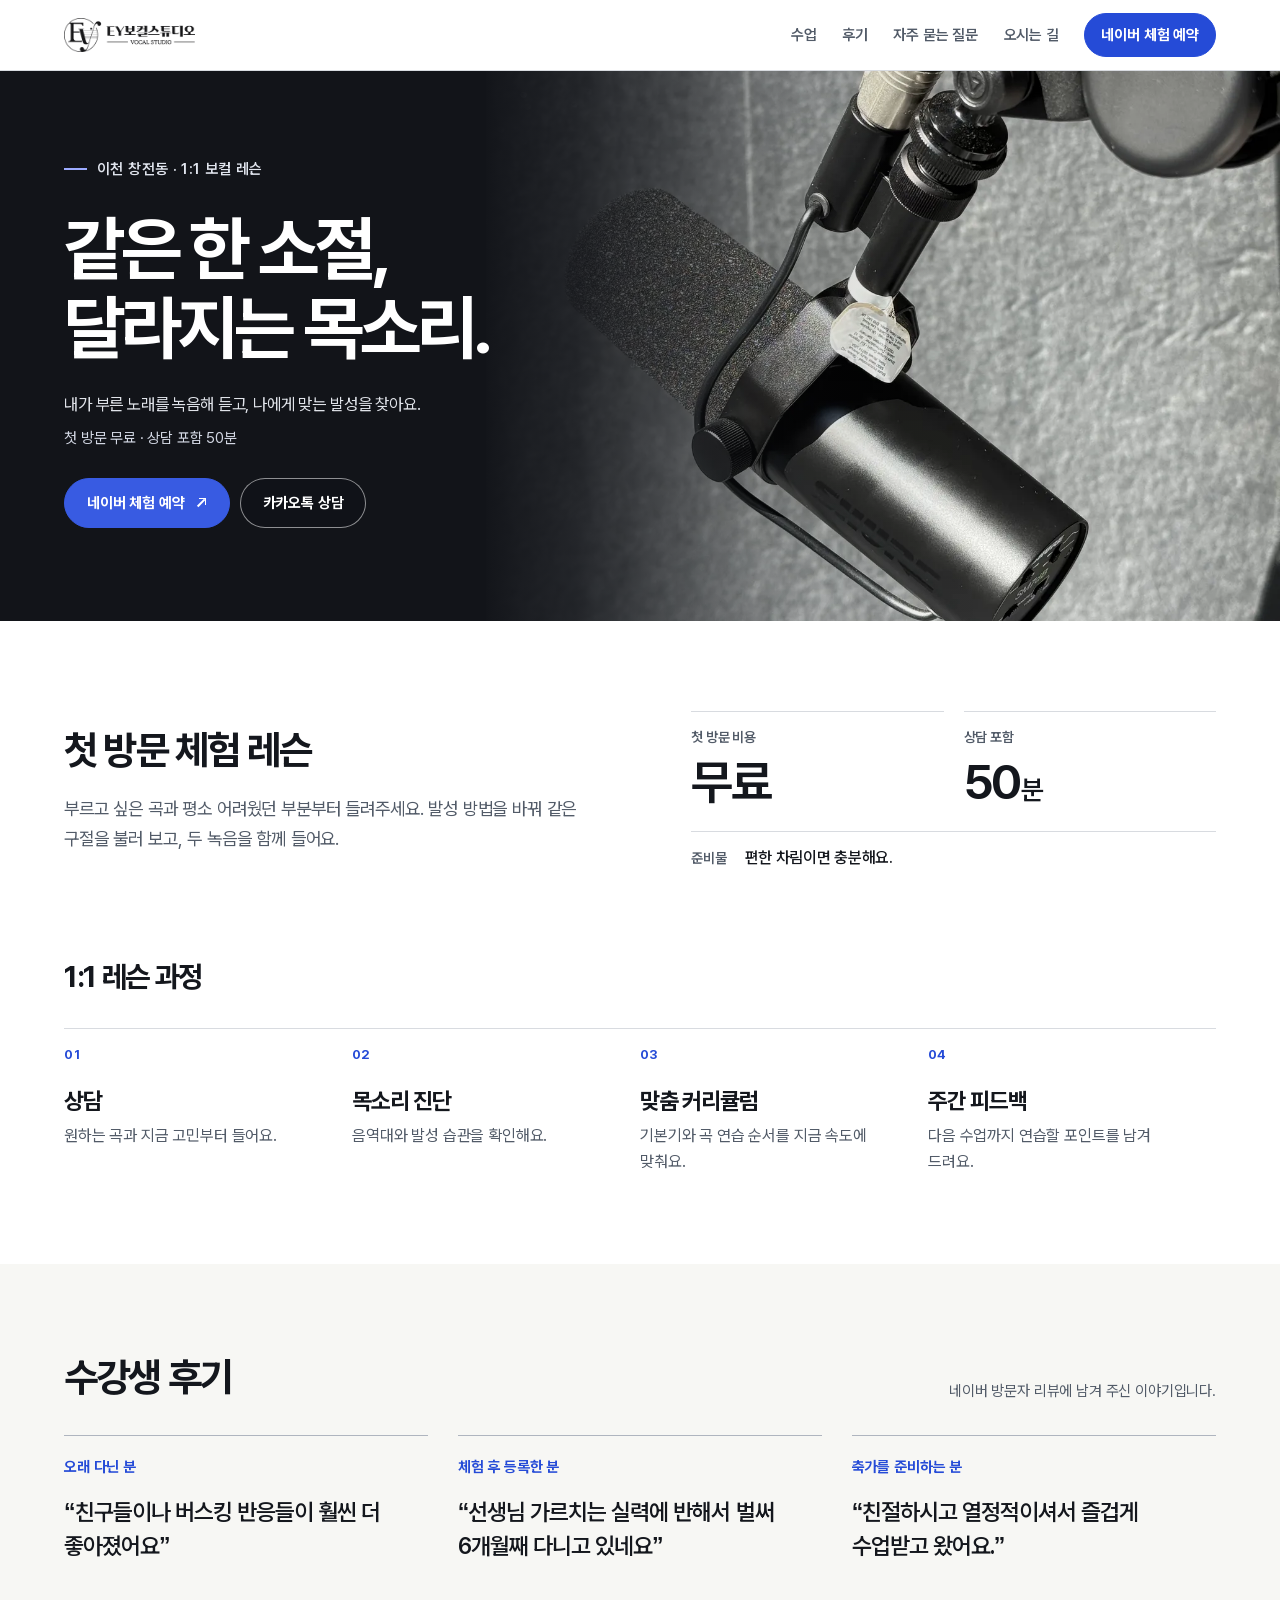
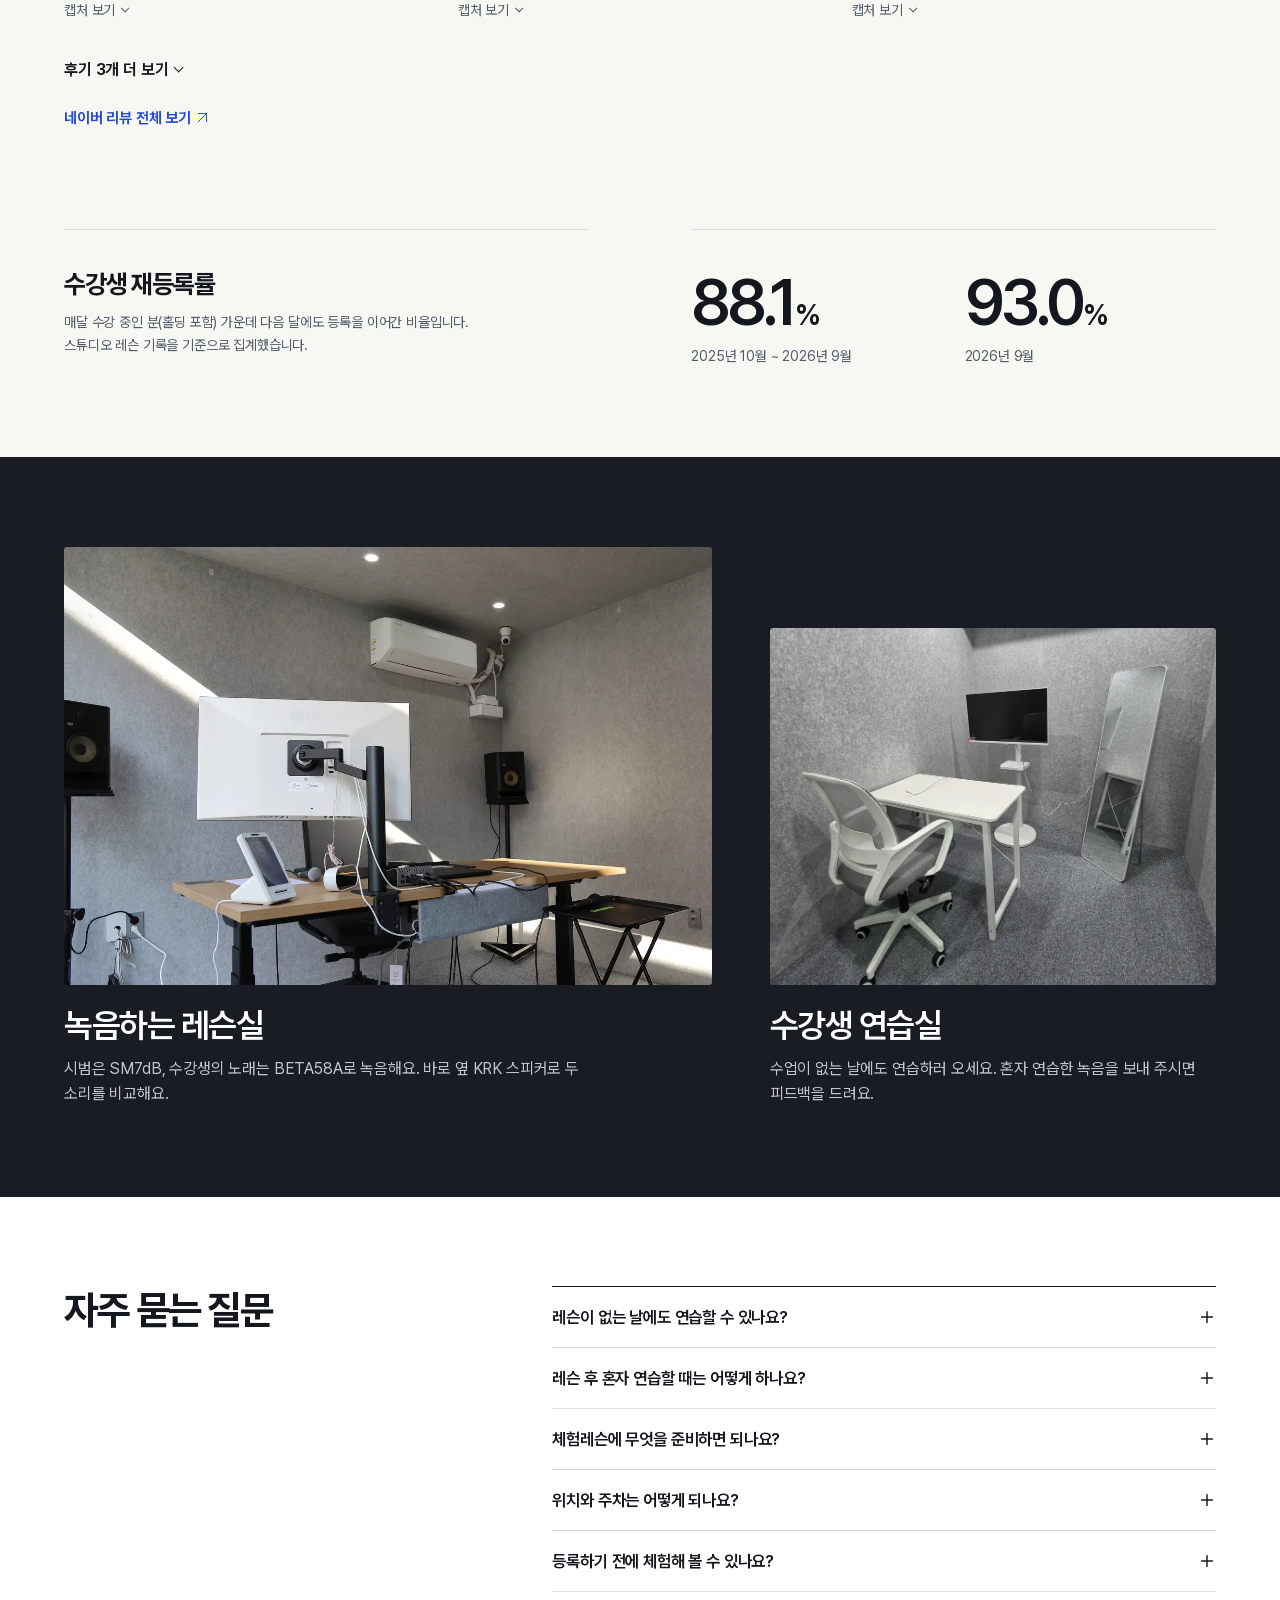
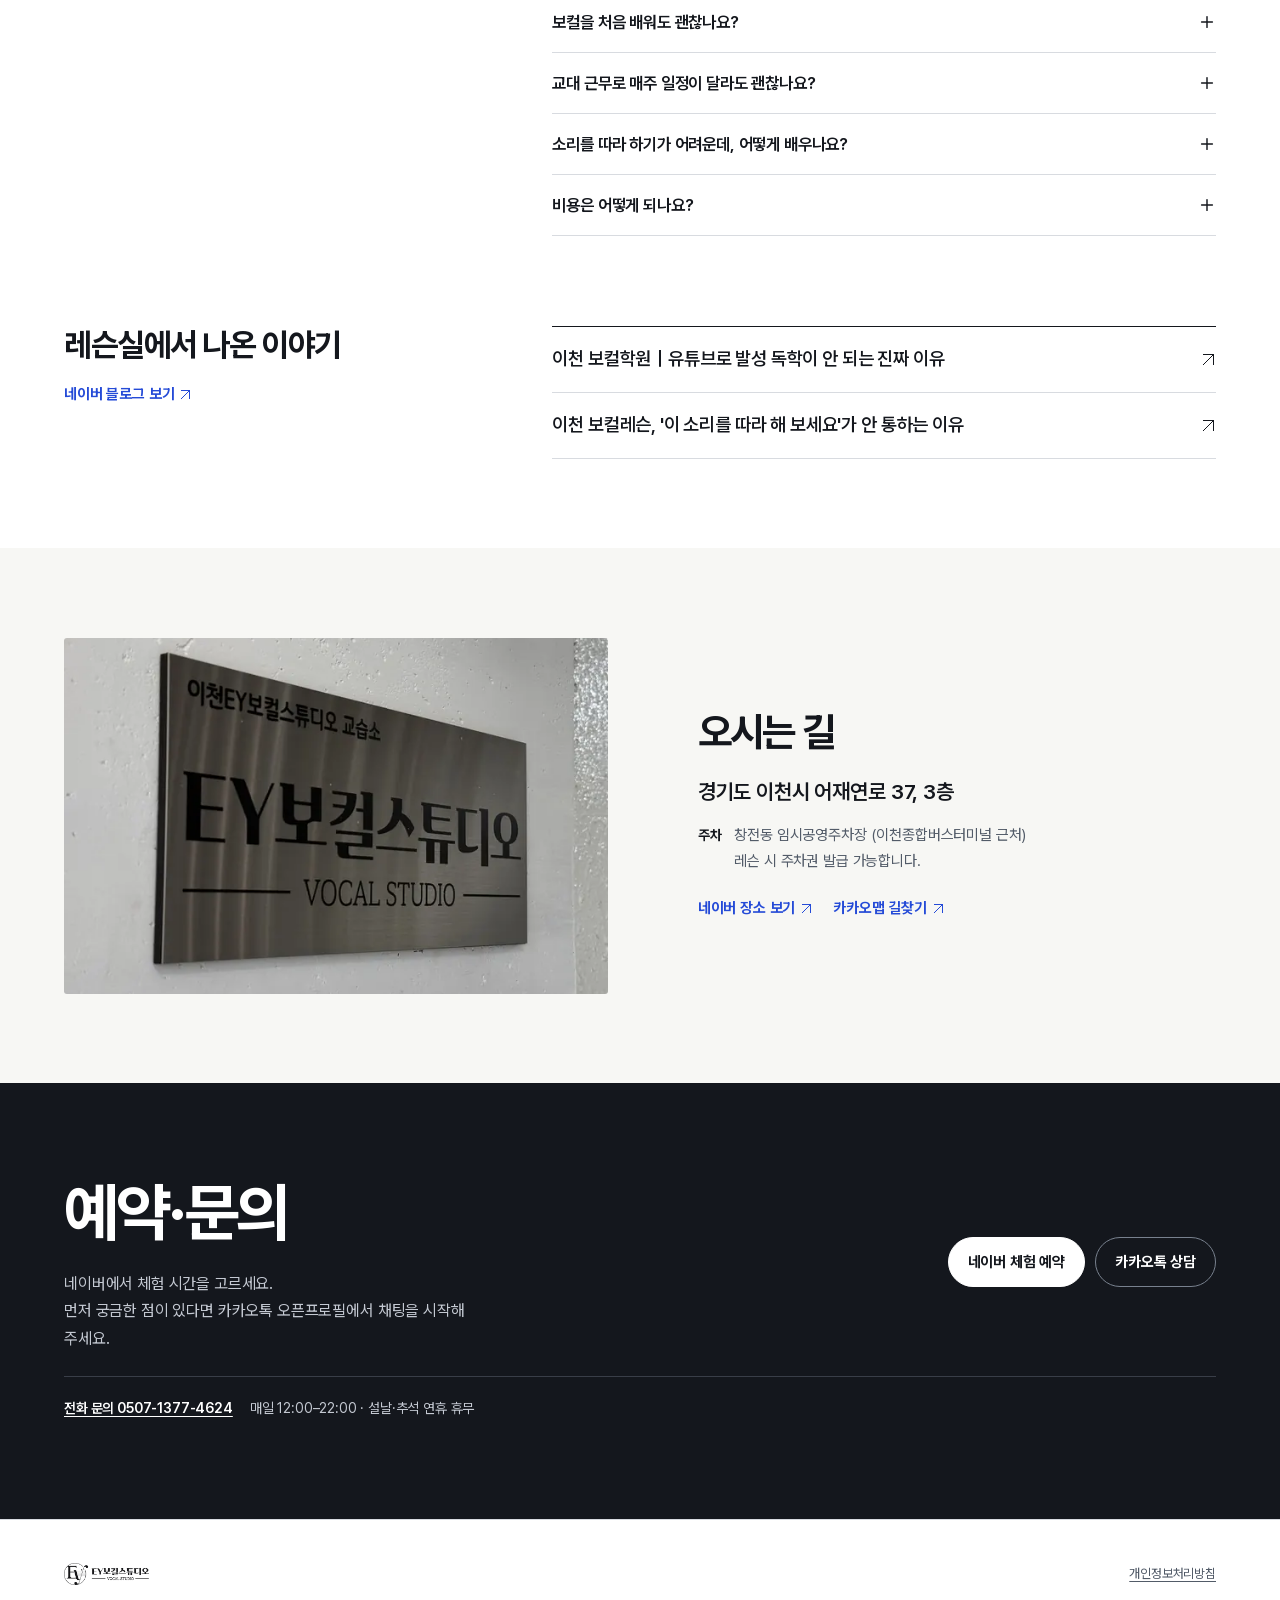
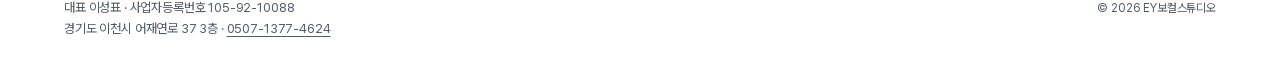
==== commit 0ca91926: "Give EY Vocal Studio a photography-led visual identity" ====
--- a/index.html
+++ b/index.html
@@ -18,7 +18,7 @@
   </script>
 
 <meta content="width=device-width, initial-scale=1" name="viewport"/>
-<meta content="#f7f6f2" name="theme-color"/>
+<meta content="#ffffff" name="theme-color"/>
 <title>EY보컬스튜디오 | 이천 1:1 보컬 레슨 · 무료 체험</title>
 <!-- 기본 메타는 '이천 1:1 보컬 레슨' 검색 의도를 한 번에 설명해 첫 노출 문장을 안정적으로 맞춥니다. -->
 <meta content="이천 EY보컬스튜디오의 1:1 취미 보컬 레슨. 상담부터 목소리 진단, 맞춤 커리큘럼, 주간 피드백까지 차근히 이어지는 보컬 수업을 안내합니다." name="description"/>
@@ -28,7 +28,7 @@
   <meta name="google-site-verification" content="KOnLuT7sUt6jHoa1Vu4Du2eyJ5z4YwFxqGDX5mAAjcg" />
 <link href="https://www.eyvocal.com/" rel="canonical"/>
 <link as="font" crossorigin="" href="assets/fonts/PretendardVariable.subset.woff2" rel="preload" type="font/woff2"/>
-<link as="image" fetchpriority="high" imagesizes="(max-width: 767px) 92vw, (max-width: 1244px) 48vw, 588px" imagesrcset="assets/images/studio/lesson-room-640.webp 640w, assets/images/studio/lesson-room-1280.webp 1280w" rel="preload" type="image/webp"/>
+<link as="image" fetchpriority="high" imagesizes="(max-width: 767px) 100vw, 62vw" imagesrcset="assets/images/studio/studio-vocal-mic-640.webp 640w, assets/images/studio/studio-vocal-mic-1280.webp 1280w" rel="preload" type="image/webp"/>
 <!-- 공유 카드에서는 클릭 전 신뢰를 만드는 역할이 커서, 제목·설명·이미지를 랜딩 핵심 메시지와 맞춥니다. -->
 <meta content="website" property="og:type"/>
 <meta content="EY보컬스튜디오 | 이천 1:1 보컬 레슨 · 무료 체험" property="og:title"/>
@@ -192,7 +192,7 @@
 <div class="nav-backdrop" hidden aria-hidden="true"></div>
 <header class="header-0 nav">
 <div class="header-1 nav__inner">
-<a aria-label="EY보컬스튜디오 처음으로" class="header-2" href="#top"><img alt="EY보컬스튜디오" class="header-3" height="225" sizes="101px" src="assets/brand/logo-horizontal-black-871.webp" srcset="assets/brand/logo-horizontal-black-320.webp 320w, assets/brand/logo-horizontal-black-640.webp 640w, assets/brand/logo-horizontal-black-871.webp 871w" width="871"/></a>
+<a aria-label="EY보컬스튜디오 처음으로" class="header-2" href="#top"><img alt="EY보컬스튜디오" class="header-3" height="225" sizes="(max-width: 767px) 113px, 131px" src="assets/brand/logo-horizontal-black-871.webp" srcset="assets/brand/logo-horizontal-black-320.webp 320w, assets/brand/logo-horizontal-black-640.webp 640w, assets/brand/logo-horizontal-black-871.webp 871w" width="871"/></a>
 <nav aria-label="메인 메뉴" class="ey-nav header-4">
 <a class="header-6" href="#lesson">수업</a>
 <a class="header-5" href="#reviews">후기</a>
@@ -205,56 +205,57 @@
 <noscript><nav class="basic-nav" aria-label="바로가기"><a href="#lesson">수업</a><a href="#reviews">후기</a><a href="#faq">자주 묻는 질문</a><a href="#location">오시는 길</a><a href="#booking">예약·문의</a></nav></noscript>
 </header>
 <main id="top" tabindex="-1"><span aria-hidden="true" class="anchor-alias" id="main"></span>
-<section aria-label="첫 화면" class="ey-hero hero-0" data-track-section="hero">
-<div class="hero-inner">
-  <div class="hero-copy">
-    <p class="hero-1">이천 창전동 · 1:1 보컬 레슨</p>
-    <h1 class="hero-2">부르고, 듣고,<br/>다시 부르는 레슨</h1>
-    <p class="hero-description">내가 부른 노래를 함께 들으며 목에 힘이 들어가는 순간을 찾고, 같은 소절을 다시 불러 봐요.</p>
-    <p class="hero-trial">첫 방문 무료 · 상담 포함 50분</p>
-    <div class="hero-5" data-contact-actions>
-      <a class="hero-6" data-track="hero-booking" href="https://booking.naver.com/booking/13/bizes/1249695/items/6231823">네이버 체험 예약</a>
-      <a class="hero-7" title="스튜디오 카카오톡 오픈프로필에서 상담하기" data-track="hero-kakao" href="https://open.kakao.com/o/seso1YLg">카카오톡 상담</a>
+<section aria-labelledby="hero-title" class="ey-hero hero-0" data-track-section="hero">
+  <figure class="hero-studio">
+    <picture>
+      <img src="assets/images/studio/studio-vocal-mic-640.webp"
+        srcset="assets/images/studio/studio-vocal-mic-640.webp 640w, assets/images/studio/studio-vocal-mic-1280.webp 1280w"
+        sizes="(max-width: 767px) 100vw, 62vw" alt="오후 햇빛이 비치는 EY보컬스튜디오 레슨실의 녹음 마이크"
+        width="1280" height="1707" fetchpriority="high"/>
+    </picture>
+  </figure>
+  <div class="hero-inner">
+    <div class="hero-copy">
+      <p class="hero-1">이천 창전동 · 1:1 보컬 레슨</p>
+      <h1 class="hero-2" id="hero-title">같은 한 소절,<br/>달라지는 목소리.</h1>
+      <p class="hero-description">내가 부른 노래를 녹음해 듣고, 나에게 맞는 발성을 찾아요.</p>
+      <p class="hero-trial">첫 방문 무료 · 상담 포함 50분</p>
+      <div class="hero-5" data-contact-actions>
+        <a class="hero-6" data-track="hero-booking" href="https://booking.naver.com/booking/13/bizes/1249695/items/6231823">네이버 체험 예약<span class="link-arrow" aria-hidden="true"></span></a>
+        <a class="hero-7" data-track="hero-kakao" title="스튜디오 카카오톡 오픈프로필에서 상담하기" href="https://open.kakao.com/o/seso1YLg">카카오톡 상담</a>
+      </div>
     </div>
   </div>
-  <figure class="hero-studio">
-    <img alt="EY보컬스튜디오 레슨실의 녹음 책상과 모니터 스피커" width="1280" height="960" fetchpriority="high"
-      src="assets/images/studio/lesson-room-640.webp"
-      srcset="assets/images/studio/lesson-room-640.webp 640w, assets/images/studio/lesson-room-1280.webp 1280w"
-      sizes="(max-width: 767px) 92vw, (max-width: 1244px) 48vw, 588px"/>
-  </figure>
-</div>
 </section>
 <section aria-labelledby="lesson-title" class="ey-lesson lesson-0" data-track-section="lesson" id="lesson" tabindex="-1"><span aria-hidden="true" class="anchor-alias" id="programs"></span><span aria-hidden="true" class="anchor-alias" id="about"></span>
-<h2 class="lesson-1" id="lesson-title">처음 오시는 날</h2>
-<p class="lesson-2">부르고 싶은 곡과 평소 어려웠던 부분부터 들려주세요. 목소리를 녹음하고, 발성 방법을 바꿔 같은 구절이 어떻게 달라지는지 함께 들어요.</p>
-<div class="trial-card">
-  <h3 id="trial-title">첫 방문 체험 레슨</h3>
-  <ul class="trial-facts">
-    <li><strong>비용</strong><span>무료</span></li>
-    <li><strong>시간</strong><span>상담 포함 50분</span></li>
-    <li><strong>준비물</strong><span>편한 차림이면 충분해요.</span></li>
-  </ul>
-</div>
+<div class="lesson-intro">
+  <h2 class="lesson-1" id="lesson-title">첫 방문 체험 레슨</h2>
+  <p class="lesson-2">부르고 싶은 곡과 평소 어려웠던 부분부터 들려주세요. 발성 방법을 바꿔 같은 구절을 불러 보고, 두 녹음을 함께 들어요.</p>
+</div>
+<dl class="trial-facts" id="trial-title">
+  <div><dt>첫 방문 비용</dt><dd>무료</dd></div>
+  <div><dt>상담 포함</dt><dd>50<span>분</span></dd></div>
+  <div class="trial-prep"><dt>준비물</dt><dd>편한 차림이면 충분해요.</dd></div>
+</dl>
 </section>
 <section aria-labelledby="process-title" class="ey-process process-0" data-track-section="process" id="process" tabindex="-1">
 <div class="process-1">
-<h2 class="process-2" id="process-title">1:1 레슨은 이렇게 진행해요</h2>
-<ol class="process-3">
+<h2 class="process-2" id="process-title">1:1 레슨 과정</h2>
+<ol class="process-3" role="list">
 <li class="process-4">
-<p class="process-5">01</p>
+<p class="process-5" aria-hidden="true">01</p>
 <div class="process-copy"><h3 class="process-7">상담</h3><p class="process-8">원하는 곡과 지금 고민부터 들어요.</p></div>
 </li>
 <li class="process-9">
-<p class="process-10">02</p>
+<p class="process-10" aria-hidden="true">02</p>
 <div class="process-copy"><h3 class="process-12">목소리 진단</h3><p class="process-13">음역대와 발성 습관을 확인해요.</p></div>
 </li>
 <li class="process-14">
-<p class="process-15">03</p>
+<p class="process-15" aria-hidden="true">03</p>
 <div class="process-copy"><h3 class="process-17">맞춤 커리큘럼</h3><p class="process-18">기본기와 곡 연습 순서를 지금 속도에 맞춰요.</p></div>
 </li>
 <li class="process-19">
-<p class="process-20">04</p>
+<p class="process-20" aria-hidden="true">04</p>
 <div class="process-copy"><h3 class="process-22">주간 피드백</h3><p class="process-23">다음 수업까지 연습할 포인트를 남겨 드려요.</p></div>
 </li>
 </ol>
@@ -262,68 +263,96 @@
 </section>
 <section aria-labelledby="reviews-title" class="ey-reviews reviews-0" data-track-section="reviews" id="reviews" tabindex="-1"><span aria-hidden="true" class="anchor-alias" id="testimonials"></span>
 <div class="reviews-1">
-<h2 class="reviews-2" id="reviews-title">수강생 후기</h2>
-<p class="reviews-3">네이버 방문자 리뷰 화면이에요. <br class="phone-break"/>이름과 프로필만 가렸어요.</p>
+<div class="reviews-head">
+  <h2 class="reviews-2" id="reviews-title">수강생 후기</h2>
+  <p class="reviews-3">네이버 방문자 리뷰에 남겨 주신 이야기입니다.</p>
+</div>
 <div class="reviews-10" id="review-grid">
-<div class="reviews-11">
-<h3 class="reviews-12">오래 다닌 분</h3>
-<img alt="네이버 방문자 리뷰 캡처: 1년 넘게 다니며 처음과 비교해 실력이 확연히 늘었다는 후기" class="reviews-13" height="1278" loading="lazy" sizes="(max-width: 767px) min(90vw, 480px), (max-width: 1244px) 29vw, 360px" src="assets/images/reviews/review-R013-840.webp" srcset="assets/images/reviews/review-R013-420.webp 420w, assets/images/reviews/review-R013-840.webp 840w" width="840"/>
-</div>
-<div class="reviews-15">
-<h3 class="reviews-16">체험해 본 분</h3>
-<img alt="네이버 방문자 리뷰 캡처: 1일 체험 뒤 6개월째 다니고 있다는 후기" class="reviews-17" height="622" loading="lazy" sizes="(max-width: 767px) min(90vw, 480px), (max-width: 1244px) 29vw, 360px" src="assets/images/reviews/review-R010-840.webp" srcset="assets/images/reviews/review-R010-420.webp 420w, assets/images/reviews/review-R010-840.webp 840w" width="840"/>
-</div>
-<div class="reviews-19">
-<h3 class="reviews-20">축가·목 고민으로 온 분</h3>
-<img alt="네이버 방문자 리뷰 캡처: 축가를 부탁받아 용기 내 체험했다는 후기" class="reviews-21" height="718" loading="lazy" sizes="(max-width: 767px) min(90vw, 480px), (max-width: 1244px) 29vw, 360px" src="assets/images/reviews/review-R003-840.webp" srcset="assets/images/reviews/review-R003-420.webp 420w, assets/images/reviews/review-R003-840.webp 840w" width="840"/>
-</div>
+<article class="review-entry">
+  <h3>오래 다닌 분</h3>
+  <blockquote><p>친구들이나 버스킹 반응들이 훨씬 더 좋아졌어요</p></blockquote>
+  <details class="review-proof">
+    <summary><span class="when-closed">캡처 보기</span><span class="when-open">캡처 접기</span></summary>
+    <img alt="네이버 방문자 리뷰 캡처: 1년 넘게 다니며 처음과 비교해 실력이 확연히 늘었다는 후기" class="reviews-13" height="1278" loading="lazy" sizes="(max-width: 767px) min(90vw, 480px), (max-width: 1244px) 29vw, 360px" src="assets/images/reviews/review-R013-840.webp" srcset="assets/images/reviews/review-R013-420.webp 420w, assets/images/reviews/review-R013-840.webp 840w" width="840"/>
+  </details>
+</article>
+<article class="review-entry">
+  <h3>체험 후 등록한 분</h3>
+  <blockquote><p>선생님 가르치는 실력에 반해서 벌써 6개월째 다니고 있네요</p></blockquote>
+  <details class="review-proof">
+    <summary><span class="when-closed">캡처 보기</span><span class="when-open">캡처 접기</span></summary>
+    <img alt="네이버 방문자 리뷰 캡처: 1일 체험 뒤 6개월째 다니고 있다는 후기" class="reviews-17" height="622" loading="lazy" sizes="(max-width: 767px) min(90vw, 480px), (max-width: 1244px) 29vw, 360px" src="assets/images/reviews/review-R010-840.webp" srcset="assets/images/reviews/review-R010-420.webp 420w, assets/images/reviews/review-R010-840.webp 840w" width="840"/>
+  </details>
+</article>
+<article class="review-entry">
+  <h3>축가를 준비하는 분</h3>
+  <blockquote><p>친절하시고 열정적이셔서 즐겁게 수업받고 왔어요.</p></blockquote>
+  <details class="review-proof">
+    <summary><span class="when-closed">캡처 보기</span><span class="when-open">캡처 접기</span></summary>
+    <img alt="네이버 방문자 리뷰 캡처: 축가를 부탁받아 용기 내 체험했다는 후기" class="reviews-21" height="718" loading="lazy" sizes="(max-width: 767px) min(90vw, 480px), (max-width: 1244px) 29vw, 360px" src="assets/images/reviews/review-R003-840.webp" srcset="assets/images/reviews/review-R003-420.webp 420w, assets/images/reviews/review-R003-840.webp 840w" width="840"/>
+  </details>
+</article>
 </div>
 <details class="review-gallery">
 <summary><span class="when-closed">후기 3개 더 보기</span><span class="when-open">추가 후기 접기</span></summary>
 <div class="reviews-10">
-<div class="reviews-11">
-<h3 class="reviews-12">오래 다닌 분</h3>
-<img alt="네이버 방문자 리뷰 캡처: 배운 지 1년 가까이 돼 실력이 많이 좋아졌다는 후기" class="reviews-14" height="510" loading="lazy" sizes="(max-width: 767px) min(90vw, 480px), (max-width: 1244px) 29vw, 360px" src="assets/images/reviews/review-R004-840.webp" srcset="assets/images/reviews/review-R004-420.webp 420w, assets/images/reviews/review-R004-840.webp 840w" width="840"/>
-</div>
-<div class="reviews-15">
-<h3 class="reviews-16">체험해 본 분</h3>
-<img alt="네이버 방문자 리뷰 캡처: 첫 방문 무료 체험이 세심하고 유익했다는 후기" class="reviews-18" height="718" loading="lazy" sizes="(max-width: 767px) min(90vw, 480px), (max-width: 1244px) 29vw, 360px" src="assets/images/reviews/review-R002-840.webp" srcset="assets/images/reviews/review-R002-420.webp 420w, assets/images/reviews/review-R002-840.webp 840w" width="840"/>
-</div>
-<div class="reviews-19">
-<h3 class="reviews-20">축가·목 고민으로 온 분</h3>
-<img alt="네이버 방문자 리뷰 캡처: 노래방 5곡에 목이 나가던 문제가 10곡 넘게 부를 만큼 좋아졌다는 후기" class="reviews-22" height="1086" loading="lazy" sizes="(max-width: 767px) min(90vw, 480px), (max-width: 1244px) 29vw, 360px" src="assets/images/reviews/review-R016-840.webp" srcset="assets/images/reviews/review-R016-420.webp 420w, assets/images/reviews/review-R016-840.webp 840w" width="840"/>
-</div>
+<article class="review-entry">
+  <h3>오래 다닌 분</h3>
+  <blockquote><p>1년전이랑 비교하면 실력 많이 좋아졌다고 생각합니다.</p></blockquote>
+  <details class="review-proof">
+    <summary><span class="when-closed">캡처 보기</span><span class="when-open">캡처 접기</span></summary>
+    <img alt="네이버 방문자 리뷰 캡처: 배운 지 1년 가까이 돼 실력이 많이 좋아졌다는 후기" class="reviews-14" height="510" loading="lazy" sizes="(max-width: 767px) min(90vw, 480px), (max-width: 1244px) 29vw, 360px" src="assets/images/reviews/review-R004-840.webp" srcset="assets/images/reviews/review-R004-420.webp 420w, assets/images/reviews/review-R004-840.webp 840w" width="840"/>
+  </details>
+</article>
+<article class="review-entry">
+  <h3>첫 방문 체험을 한 분</h3>
+  <blockquote><p>학생과 소통을 잘하시는것 같습니다</p></blockquote>
+  <details class="review-proof">
+    <summary><span class="when-closed">캡처 보기</span><span class="when-open">캡처 접기</span></summary>
+    <img alt="네이버 방문자 리뷰 캡처: 첫 방문 무료 체험이 세심하고 유익했다는 후기" class="reviews-18" height="718" loading="lazy" sizes="(max-width: 767px) min(90vw, 480px), (max-width: 1244px) 29vw, 360px" src="assets/images/reviews/review-R002-840.webp" srcset="assets/images/reviews/review-R002-420.webp 420w, assets/images/reviews/review-R002-840.webp 840w" width="840"/>
+  </details>
+</article>
+<article class="review-entry">
+  <h3>발성을 배우는 분</h3>
+  <blockquote><p>가족이나 친구들에게 발성이 좋아졌다는 소리도 들어봤네요.</p></blockquote>
+  <details class="review-proof">
+    <summary><span class="when-closed">캡처 보기</span><span class="when-open">캡처 접기</span></summary>
+    <img alt="네이버 방문자 리뷰 캡처: 노래방 5곡에 목이 나가던 문제가 10곡 넘게 부를 만큼 좋아졌다는 후기" class="reviews-22" height="1086" loading="lazy" sizes="(max-width: 767px) min(90vw, 480px), (max-width: 1244px) 29vw, 360px" src="assets/images/reviews/review-R016-840.webp" srcset="assets/images/reviews/review-R016-420.webp 420w, assets/images/reviews/review-R016-840.webp 840w" width="840"/>
+  </details>
+</article>
 </div>
 </details>
 <div class="reviews-23">
-<a class="reviews-24" href="https://m.place.naver.com/place/1435030907/review/visitor">네이버 리뷰 전체 보기</a>
+<a class="reviews-24 text-link" href="https://m.place.naver.com/place/1435030907/review/visitor">네이버 리뷰 전체 보기</a>
 </div>
 </div>
 </section>
 <section aria-labelledby="numbers-title" class="ey-numbers numbers-0" data-track-section="numbers">
+<div class="numbers-intro">
 <h2 class="numbers-1" id="numbers-title">수강생 재등록률</h2>
+<p class="numbers-note" id="notes">매달 수강 중인 분(홀딩 포함) 가운데 다음 달에도 등록을 이어간 비율입니다. 스튜디오 레슨 기록을 기준으로 집계했습니다.</p>
+</div>
 <div class="numbers-2">
 <div>
-<p class="numbers-4">88.1%</p>
+<p class="numbers-4">88.1<span>%</span></p>
 <p class="numbers-7" id="note-1">2025년 10월 ~ 2026년 9월</p>
 </div>
 <div>
-<p class="numbers-9">93.0%</p>
+<p class="numbers-9">93.0<span>%</span></p>
 <p class="numbers-12" id="note-2">2026년 9월</p>
 </div>
 </div>
-<p class="numbers-note" id="notes">레슨 기록 기준. 매달 수강 중인 분(홀딩 포함) 가운데 다음 달에도 등록을 이어간 비율이에요.</p>
 </section>
 <div class="ey-duo">
 <section aria-labelledby="gear-title" class="ey-gear gear-0" data-track-section="gear">
-<h2 class="gear-1" id="gear-title">레슨실에서 녹음하고,<br/>바로 들어 봅니다</h2>
-<p class="gear-3">시범은 SM7dB, 학생은 BETA58A로 녹음하고 <br class="phone-break"/>KRK 모니터 스피커로 바로 들려 드려요.</p>
-<img alt="마이크 암에 걸린 SM7dB 마이크와 모니터 스피커" class="gear-4" height="1200" loading="lazy" sizes="(max-width: 734px) 100vw, 440px" src="assets/images/studio/lesson-mic-960.webp" srcset="assets/images/studio/lesson-mic-480.webp 480w, assets/images/studio/lesson-mic-960.webp 960w" width="960"/>
+<h2 class="gear-1" id="gear-title">녹음하는 레슨실</h2>
+<p class="gear-3">시범은 SM7dB, 수강생의 노래는 BETA58A로 녹음해요. 바로 옆 KRK 스피커로 두 소리를 비교해요.</p>
+<img alt="EY보컬스튜디오의 녹음 책상과 모니터 스피커가 있는 레슨실" class="gear-4" width="1280" height="960" loading="lazy" sizes="(max-width: 767px) 92vw, (max-width: 1320px) 51vw, 660px" src="assets/images/studio/lesson-room-640.webp" srcset="assets/images/studio/lesson-room-640.webp 640w, assets/images/studio/lesson-room-1280.webp 1280w"/>
 </section>
 <section aria-labelledby="practice-title" class="ey-practice practice-0" data-track-section="practice">
-<h2 class="practice-1" id="practice-title">레슨이 없는 날에도<br/>연습하러 오세요</h2>
-<p class="practice-3">연습실에서 녹음해 보내 주시면, <br class="phone-break"/>그 녹음에도 피드백을 드려요.</p>
-<img alt="책상과 모니터, 전신거울이 있는 연습실" class="practice-4" height="1200" loading="lazy" sizes="(max-width: 734px) 100vw, 440px" src="assets/images/studio/practice-room-960.webp" srcset="assets/images/studio/practice-room-480.webp 480w, assets/images/studio/practice-room-960.webp 960w" width="960"/>
+<h2 class="practice-1" id="practice-title">수강생 연습실</h2>
+<p class="practice-3">수업이 없는 날에도 연습하러 오세요. 혼자 연습한 녹음을 보내 주시면 피드백을 드려요.</p>
+<img alt="책상과 모니터, 전신거울이 있는 연습실" class="practice-4" height="1200" loading="lazy" sizes="(max-width: 767px) 92vw, (max-width: 1280px) 48vw, 600px" src="assets/images/studio/practice-room-960.webp" srcset="assets/images/studio/practice-room-480.webp 480w, assets/images/studio/practice-room-960.webp 960w" width="960"/>
 </section>
 </div>
 <section aria-labelledby="faq-title" class="ey-faq faq-0" data-track-section="faq" id="faq" tabindex="-1">
@@ -375,7 +404,7 @@
 <div class="blog-2">
 <h2 class="blog-3" id="blog-title">레슨실에서 나온 이야기</h2>
 <div class="blog-6">
-<a class="blog-7" href="https://blog.naver.com/eyvocal_">네이버 블로그 보기</a>
+<a class="blog-7 text-link" href="https://blog.naver.com/eyvocal_">네이버 블로그 보기</a>
 </div>
 </div>
 <div class="blog-8">
@@ -391,21 +420,23 @@
 <section aria-labelledby="location-title" class="ey-location location-0" data-track-section="location" id="location" tabindex="-1">
 <h2 class="location-1" id="location-title">오시는 길</h2>
 <p class="location-2">경기도 이천시 어재연로 37, 3층</p>
-<p class="location-3">주차는 창전동 임시공영주차장<br class="phone-break"/>(이천종합버스터미널 근처)<span class="pc-only"> · </span><br class="phone-break"/>레슨 시 주차권 발급 가능합니다</p>
+<p class="location-3"><strong>주차</strong><span>창전동 임시공영주차장 (이천종합버스터미널 근처)<br/>레슨 시 주차권 발급 가능합니다.</span></p>
 <div class="location-4">
-<a class="location-5" href="https://m.place.naver.com/place/1435030907/home">네이버 장소 보기</a>
-<a class="location-6" href="https://map.kakao.com/link/to/EY%EB%B3%B4%EC%BB%AC%EC%8A%A4%ED%8A%9C%EB%94%94%EC%98%A4,37.2799164,127.4453474">카카오맵 길찾기</a>
-</div>
-<img alt="'EY보컬스튜디오 VOCAL STUDIO'가 새겨진 입구 간판" class="location-7" height="960" loading="lazy" sizes="(max-width: 734px) 100vw, 720px" src="assets/images/studio/entrance-sign-1280.webp" srcset="assets/images/studio/entrance-sign-640.webp 640w, assets/images/studio/entrance-sign-1280.webp 1280w" width="1280"/>
+<a class="location-5 text-link" href="https://m.place.naver.com/place/1435030907/home">네이버 장소 보기</a>
+<a class="location-6 text-link" href="https://map.kakao.com/link/to/EY%EB%B3%B4%EC%BB%AC%EC%8A%A4%ED%8A%9C%EB%94%94%EC%98%A4,37.2799164,127.4453474">카카오맵 길찾기</a>
+</div>
+<img alt="'EY보컬스튜디오 VOCAL STUDIO'가 새겨진 입구 간판" class="location-7" height="960" loading="lazy" sizes="(max-width: 767px) 92vw, (max-width: 1280px) 46vw, 600px" src="assets/images/studio/entrance-sign-1280.webp" srcset="assets/images/studio/entrance-sign-640.webp 640w, assets/images/studio/entrance-sign-1280.webp 1280w" width="1280"/>
 </section>
 <section aria-labelledby="booking-title" class="ey-booking booking-0" data-track-section="booking" id="booking" tabindex="-1"><span aria-hidden="true" class="anchor-alias" id="contact"></span>
+<div class="booking-intro">
 <h2 class="booking-1" id="booking-title">예약·문의</h2>
 <p class="booking-2">네이버에서 체험 시간을 고르세요.<br/>먼저 궁금한 점이 있다면 카카오톡 오픈프로필에서 채팅을 시작해 주세요.</p>
+</div>
 <div class="booking-3" data-contact-actions>
 <a class="booking-4" data-track="booking-booking" href="https://booking.naver.com/booking/13/bizes/1249695/items/6231823">네이버 체험 예약</a>
 <a class="booking-5" data-track="booking-kakao" href="https://open.kakao.com/o/seso1YLg">카카오톡 상담</a>
 </div>
-<p class="booking-6"><a class="booking-7" href="tel:+82-507-1377-4624">전화 문의 0507-1377-4624</a><span class="pc-only"> · </span><br class="phone-break"/>매일 12:00–22:00 · 설날·추석 연휴 휴무</p>
+<p class="booking-6"><a class="booking-7" href="tel:+82-507-1377-4624">전화 문의 0507-1377-4624</a><span>매일 12:00–22:00 · 설날·추석 연휴 휴무</span></p>
 </section>
 </main>
 <footer class="ey-footer footer-0" data-track-section="footer">
--- a/css/app.min.css
+++ b/css/app.min.css
@@ -1 +1 @@
-*,*:before,*:after{box-sizing:border-box;margin:0;padding:0}html{-webkit-text-size-adjust:100%;-moz-text-size-adjust:100%;text-size-adjust:100%;scroll-behavior:auto}body{min-height:100vh;line-height:1.6;-webkit-font-smoothing:antialiased;-moz-osx-font-smoothing:grayscale;text-rendering:optimizeLegibility}img,picture,video,canvas,svg{display:block;max-width:100%;height:auto}input,button,textarea,select{font:inherit;color:inherit}button{cursor:pointer;border:none;background:none}a{color:inherit;text-decoration:none}ul,ol{list-style:none}h1,h2,h3,h4,h5,h6{overflow-wrap:break-word;font-weight:700}p{overflow-wrap:break-word}@media(prefers-reduced-motion:reduce){html{scroll-behavior:auto}*,*:before,*:after{animation-duration:.01ms!important;animation-iteration-count:1!important;transition-duration:.01ms!important;scroll-behavior:auto!important}}@font-face{font-family:Pretendard;src:url(../assets/fonts/PretendardVariable.subset.woff2) format("woff2-variations");font-weight:45 920;font-style:normal;font-display:swap}:root{--ey-felt-100: #ECECEF;--ey-felt-200: #DCDCE1;--ey-felt-300: #C4C4CA;--ey-felt-400: #A3A3A9;--ey-felt-500: #8A8A8F;--ey-felt-600: #5E5E64;--ey-felt-900: #161618;--ey-sage-100: #E4ECEB;--ey-sage-600: #4A5F5E;--ey-sage-700: #364847;--ey-oak-100: #F4ECDF;--ey-oak-400: #C9A97C;--ey-oak-600: #7E6440;--bg: #F5F5F7;--surface: #FFFFFF;--surface-2: var(--ey-felt-100);--border: var(--ey-felt-200);--border-strong: var(--ey-felt-300);--text: var(--ey-felt-900);--text-2: var(--ey-felt-600);--text-on-primary: #FFFFFF;--primary: var(--ey-sage-600);--primary-hover: var(--ey-sage-700);--primary-soft: var(--ey-sage-100);--accent: var(--ey-oak-400);--accent-text: var(--ey-oak-600);--accent-soft: var(--ey-oak-100);--kakao-bg: #FEE500;--kakao-text: #191919;--font: Pretendard, -apple-system, BlinkMacSystemFont, "Apple SD Gothic Neo", "Noto Sans KR", "Segoe UI", Roboto, sans-serif;--fs-display: 40px;--fs-h1: 28px;--fs-h2: 22px;--fs-h3: 18px;--fs-body: 16px;--fs-body-sm: 14px;--fs-caption: 12px;--lh-tight: 1.25;--lh-body: 1.6;--ls-tight: -.02em;--ls-body: -.01em;--sp-1: 4px;--sp-2: 8px;--sp-3: 12px;--sp-4: 16px;--sp-5: 20px;--sp-6: 24px;--sp-8: 32px;--sp-10: 40px;--sp-12: 48px;--sp-16: 64px;--gutter: 16px;--r-sm: 8px;--r-md: 12px;--r-lg: 16px;--r-xl: 20px;--r-2xl: 24px;--r-pill: 999px;--shadow-sm: 0 1px 2px rgba(22,22,24,.06);--shadow-md: 0 8px 24px rgba(22,22,24,.08);--shadow-lg: 0 20px 60px rgba(22,22,24,.12);--tap-min: 44px;--btn-h: 54px;--dur-fast: .12s;--dur-base: .2s;--dur-page: .28s;--ease-out: cubic-bezier(.2,.7,.2,1);--nav-height: 72px;--container-max: 1200px}@media(min-width:640px){:root{--gutter: 22px}}html{background:var(--bg);color:var(--text)}body{min-width:0;background:var(--bg);color:var(--text);font-family:var(--font);font-size:var(--fs-body);line-height:var(--lh-body);letter-spacing:var(--ls-body);word-break:keep-all;overflow-wrap:break-word}::selection{background:var(--accent-soft);color:var(--text)}:focus-visible{outline:2px solid var(--primary);outline-offset:2px}.skip-link{position:fixed;top:-100px;left:var(--gutter);z-index:1000;min-height:var(--tap-min);padding:var(--sp-2) var(--sp-4);border-radius:var(--r-lg);background:var(--primary);color:var(--text-on-primary)}.skip-link:focus{top:var(--sp-4)}.container{width:min(100%,var(--container-max));margin-inline:auto;padding-inline:var(--gutter)}.section{position:relative;padding-block:var(--sp-16)}.section--dark{background:var(--accent-soft)}.section__label{display:block;margin-bottom:var(--sp-3);color:var(--accent-text);font-size:var(--fs-caption);font-weight:700;letter-spacing:.12em;text-transform:uppercase}.section__title{max-width:24ch;margin-bottom:var(--sp-4);color:var(--text);font-size:clamp(24px,3vw,var(--fs-display));font-weight:700;line-height:var(--lh-tight);letter-spacing:var(--ls-tight);text-wrap:balance}.section__subtitle{max-width:42rem;color:var(--text-2);line-height:var(--lh-body)}.wrap-unit{display:inline-block}.btn{display:inline-flex;align-items:center;justify-content:center;min-height:var(--btn-h);padding:var(--sp-3) var(--sp-6);border:1px solid transparent;border-radius:var(--r-lg);font-size:var(--fs-body-sm);font-weight:700;line-height:1.3;text-align:center;transition:background var(--dur-base),border-color var(--dur-base),transform var(--dur-fast)}.btn:active{transform:scale(.98)}.btn--primary{background:var(--primary);color:var(--text-on-primary)}.btn--primary:hover{background:var(--primary-hover)}.btn--secondary{border-color:var(--border-strong);background:var(--surface);color:var(--text)}.btn--secondary:hover{border-color:var(--primary);background:var(--primary-soft)}.text-center{text-align:center}.anchor-alias{display:block;height:0}@media(min-width:640px){.section{padding-block:var(--sp-16)}}.ey-page{--content-width: 1120px;--page-gutter: clamp(20px, 5vw, 64px);--page-inset: max(var(--page-gutter), calc((100% - var(--content-width)) / 2));--section-space: clamp(44px, 6vw, 84px);--paper: #f7f6f2;--ink: #172321;--muted: #4e5e5b;--rule: #d8dfdc;--sage: #344f49;--pale-sage: #edf3f0;background:var(--surface);color:var(--ink);line-height:1.6}.ey-page section{position:relative;min-width:0}.ey-page [id]{scroll-margin-block-start:var(--nav-height)}.ey-page .anchor-alias{position:absolute;inset:0 auto auto 0;width:0;height:0}.ey-page a{text-underline-offset:.23em}.ey-page h1,.ey-page h2,.ey-page h3{text-wrap:balance}.ey-page h2{font-size:clamp(27px,3.1vw,45px);font-weight:710;line-height:1.24;letter-spacing:-.045em}.ey-page [hidden],.mobile-contact[hidden],.kakao-launch[hidden]{display:none!important}.phone-break{display:none}.header-0{position:sticky;top:0;z-index:30;padding-inline:var(--page-inset);border-bottom:1px solid var(--rule);background:#fffffff7}.header-1{min-height:64px;display:flex;justify-content:space-between;align-items:center;gap:24px}.header-2,.ey-nav a,.nav__mobile a,.basic-nav a{display:inline-flex;min-height:44px;align-items:center}.header-3{width:110px;height:auto}.ey-nav{display:flex;align-items:center;gap:clamp(15px,2vw,26px)}.ey-nav a,.basic-nav a{color:var(--muted);font-size:15px;font-weight:600}.ey-nav a:hover,.basic-nav a:hover,.footer-1 a:hover{text-decoration:underline}.ey-burger{display:none;position:relative}.nav__toggle{display:grid;width:44px;height:44px;place-items:center;border-radius:12px}.nav__toggle:hover,.nav__mobile a:hover{background:var(--pale-sage)}.nav__mobile{position:absolute;top:calc(100% + 6px);right:0;width:min(280px,calc(100vw - 40px));max-height:calc(100vh - 76px);max-height:calc(100dvh - 76px);overflow-y:auto;padding:8px;border:1px solid var(--rule);border-radius:16px;background:#fff;box-shadow:0 12px 32px #17232126}.nav__mobile a{width:100%;padding:8px 14px;border-radius:10px;font-weight:600}.basic-nav{display:flex;flex-wrap:wrap;gap:0 22px}.menu-line{transform-origin:11px 11px;transition:transform var(--dur-base) var(--ease-out)}.nav__toggle[aria-expanded=true] .menu-line-top{transform:rotate(45deg) translateY(4px)}.nav__toggle[aria-expanded=true] .menu-line-bottom{transform:rotate(-45deg) translateY(-4px)}.nav-backdrop{position:fixed;inset:0;z-index:25;background:#17232159}body.nav-open{overflow:hidden}body.nav-open :is(.mobile-contact,.kakao-launch){display:none}.inline-link{color:var(--sage);font-weight:650;text-decoration:underline}.inline-link:hover{color:var(--ink)}.hero-5,.location-4,.booking-3{display:flex;flex-wrap:wrap;align-items:center;gap:10px}.ey-page :is(.header-9,.header-19,.hero-6,.hero-7,.reviews-24,.blog-7,.location-5,.location-6,.booking-4,.booking-5),.mobile-contact a{display:inline-flex;min-height:46px;align-items:center;justify-content:center;padding:10px 19px;border:1px solid #adbcb7;border-radius:12px;background:#fff;color:#344f49;font:inherit;font-size:15px;font-weight:670;line-height:1.35;text-align:center;text-decoration:none}.ey-page :is(.header-9,.header-19,.hero-6,.booking-4),.mobile-contact .contact-booking{background:var(--sage, #344f49);border-color:var(--sage, #344f49);color:#fff}.ey-page :is(.header-9,.header-19){min-height:44px;padding-inline:16px}.ey-page .header-19{margin-top:5px}.ey-page :is(.hero-7,.reviews-24,.blog-7,.location-5,.location-6,.booking-5):hover,.mobile-contact .contact-kakao:hover{background:#edf3f0;border-color:#637b74}.ey-page :is(.header-9,.header-19,.hero-6,.booking-4):hover,.mobile-contact .contact-booking:hover{background:#253e39;border-color:#253e39;color:#fff}.hero-0{padding:clamp(28px,4.5vw,68px) var(--page-inset);background:var(--paper)}.hero-inner{display:grid;grid-template-columns:minmax(0,.9fr) minmax(0,1.1fr);align-items:center;gap:clamp(28px,4.2vw,68px)}.hero-copy{max-width:34rem}.hero-1{color:var(--sage);font-size:15px;font-weight:680}.hero-2{margin-top:16px;font-size:clamp(40px,4.55vw,68px);font-weight:740;line-height:1.13;letter-spacing:-.055em}.hero-description,.hero-trial{margin-top:18px;font-size:clamp(17px,1.55vw,21px);color:var(--muted)}.hero-description+.hero-trial{margin-top:8px;font-size:16px}.hero-5{margin-top:26px}.hero-studio{width:100%;margin:0;border-radius:clamp(16px,2vw,28px);overflow:hidden}.hero-studio img,img.hero-studio{width:100%;height:auto;aspect-ratio:5 / 4;object-fit:cover;object-position:center}.hero-studio figcaption{margin-top:8px;font-size:13px;color:var(--muted)}.lesson-0,.reviews-0,.numbers-0,.process-0,.faq-0,.blog-0,.location-0,.booking-0{padding:var(--section-space) var(--page-inset)}.lesson-0{display:grid;grid-template-columns:minmax(0,1fr) minmax(0,.82fr);grid-template-areas:"title trial" "intro trial";grid-template-rows:1fr 1fr;gap:0 clamp(32px,6vw,88px)}.lesson-1{grid-area:title;align-self:end}.lesson-2{grid-area:intro;max-width:34rem;margin-top:14px;color:var(--muted);font-size:18px}.trial-card{grid-area:trial;border-radius:18px;padding:22px clamp(20px,3vw,32px);background:var(--pale-sage)}.trial-card h3{font-size:21px;font-weight:700}.trial-facts{margin-top:10px}.trial-facts li{display:grid;grid-template-columns:minmax(64px,auto) 1fr;justify-items:start;align-items:baseline;padding-block:8px;gap:2px 15px;color:var(--ink)}.trial-facts li+li{border-top:1px solid #d2ddd7}.trial-facts strong{color:var(--muted);font-size:14px;font-weight:600}.trial-facts li span{grid-column:2}.process-0{padding-top:0}.process-3{display:grid;grid-template-columns:repeat(4,minmax(0,1fr));gap:22px;margin-top:24px}.process-3 li{border-top:1px solid var(--rule);padding-top:15px}.process-3 li>p{margin-bottom:6px;color:var(--sage);font-size:14px;font-weight:700;font-variant-numeric:tabular-nums}.process-copy h3{font-size:19px;line-height:1.4}.process-copy p{margin-top:5px;color:var(--muted)}.reviews-0{background:var(--paper)}.reviews-3{margin-top:10px;color:var(--muted)}.reviews-10{margin-top:26px;display:grid;grid-template-columns:repeat(3,minmax(0,1fr));gap:22px;align-items:start}.reviews-10>div{min-width:0}.reviews-10 h3{margin-bottom:10px;font-size:18px}.reviews-10 img{display:block;width:100%;border-radius:12px}.review-gallery{margin-top:20px}.review-gallery summary,.footer-1 a,.booking-7{width:fit-content;color:var(--sage);font-weight:650}.review-gallery summary{display:list-item;min-height:44px;padding-block:9px;cursor:pointer}.review-gallery summary:hover{text-decoration:underline}.review-gallery:not([open]) .when-open,.review-gallery[open] .when-closed{display:none}.reviews-23{margin-top:16px}.numbers-0{text-align:center}.numbers-2{display:flex;flex-wrap:wrap;margin-top:24px;gap:18px clamp(28px,8vw,100px);justify-content:center}.numbers-4,.numbers-9{font-size:clamp(36px,5vw,64px);line-height:1.15;font-weight:700;letter-spacing:-.045em}.numbers-7,.numbers-12,.numbers-note{color:var(--muted);font-size:15px}.numbers-7,.numbers-12{margin-top:4px}.numbers-note{max-width:58rem;margin:16px auto 0;font-size:14px;line-height:1.55}.ey-duo{display:grid;grid-template-columns:repeat(2,minmax(0,1fr));gap:18px;padding:0 var(--page-inset) var(--section-space)}.gear-0,.practice-0{display:flex;flex-direction:column;align-items:flex-start;overflow:hidden;border-radius:20px;padding:clamp(22px,3.5vw,36px);background:var(--paper)}.practice-0{background:var(--pale-sage)}.ey-duo h2{font-size:clamp(25px,2.6vw,35px)}.ey-duo p{margin:12px 0 20px;color:var(--muted)}.ey-duo img{width:100%;margin-top:auto;border-radius:12px;aspect-ratio:1.45;object-fit:cover}.gear-4{object-position:50% 72%}.practice-4{object-position:50% 69%}.faq-0{background:var(--pale-sage)}.faq-1,.blog-1{display:grid;grid-template-columns:minmax(0,.75fr) minmax(0,1.25fr);gap:clamp(26px,5vw,72px)}.faq-4{border-top:1px solid #b9c9c2}.faq-4 details{border-bottom:1px solid #cbd7d0}.faq-4 summary{display:flex;align-items:center;justify-content:space-between;min-height:54px;gap:16px;padding:14px 2px;font-size:clamp(16px,1.45vw,18px);font-weight:650;list-style:none;cursor:pointer}.faq-4 summary::-webkit-details-marker{display:none}.faq-4 summary:hover,.faq-4 details[open] summary{color:var(--sage)}.faq-4 summary svg{flex:0 0 18px}.faq-4 details[open] svg{transform:rotate(45deg)}.faq-4 details p{margin-bottom:17px;color:var(--muted)}.blog-6{margin-top:16px}.blog-8{border-top:1px solid var(--rule)}.blog-8 a{display:flex;flex-direction:column;gap:3px;padding:15px 2px;border-bottom:1px solid var(--rule)}.blog-8 a:hover{color:var(--sage);text-decoration:underline}.blog-11,.blog-14{font-size:18px;font-weight:650}.location-0{display:grid;grid-template-columns:minmax(0,.9fr) minmax(0,1fr);grid-template-areas:"heading image" "address image" "parking image" "links image";grid-template-rows:1fr auto auto 1fr;column-gap:clamp(30px,5vw,72px);background:var(--paper)}.location-1{grid-area:heading;align-self:end}.location-2{grid-area:address;margin-top:12px;font-size:19px;font-weight:650}.location-3{grid-area:parking;margin-top:6px;color:var(--muted)}.location-4{grid-area:links;margin-top:18px;align-self:start}.location-7{grid-area:image;align-self:center;width:100%;border-radius:18px;aspect-ratio:1.65;object-fit:cover;object-position:50% 48%}.booking-0{text-align:center}.booking-2{margin-top:12px;font-size:18px;color:var(--muted)}.booking-3{margin-top:20px;justify-content:center}.booking-6{margin-top:12px;color:var(--muted);font-size:15px}.booking-7,.footer-1 a{display:inline-flex;align-items:center;min-height:44px;text-decoration:underline}.footer-0{padding:28px var(--page-inset) 32px;border-top:1px solid var(--rule);background:var(--surface);color:var(--muted)}.footer-1{display:grid;grid-template-columns:1fr auto;grid-template-areas:"brand privacy" "details copyright";align-items:baseline;gap:0 20px;font-size:13px}.footer-7{grid-area:brand;align-self:center;height:22px;width:auto}.footer-8{grid-area:details}.footer-10{grid-area:privacy;text-align:right}.footer-12{grid-area:copyright;font-size:12px;text-align:right}.footer-8 a{min-height:auto}.kakao-launch{position:fixed;right:max(20px,env(safe-area-inset-right));bottom:max(20px,env(safe-area-inset-bottom));z-index:20;display:inline-flex;align-items:center;min-height:46px;padding:8px 17px;border:1px solid #c0cec7;border-radius:999px;box-shadow:0 3px 16px #1723211f;background:#fff;color:#344f49;font-size:15px;font-weight:670}.kakao-launch:hover{background:#edf3f0}.mobile-contact{display:none}@media(max-width:1068px){.ey-nav{display:none}.ey-burger{display:block}}@media(min-width:1069px){.basic-nav{display:none}}@media(min-width:768px)and (max-width:940px){.hero-2{font-size:clamp(36px,4.7vw,44px)}.hero-5{gap:8px}.hero-5 a{padding-inline:14px}.process-3{grid-template-columns:repeat(2,minmax(0,1fr))}}@media(max-width:767px){.ey-page{padding-bottom:calc(64px + env(safe-area-inset-bottom))}html{scroll-padding-bottom:calc(64px + env(safe-area-inset-bottom))}.ey-page [id]{scroll-margin-block-start:12px}.header-0{position:relative}.header-1{min-height:54px}.header-3{width:96px}.phone-break{display:initial}.pc-only{display:none}.hero-inner,.lesson-0,.faq-1,.blog-1,.location-0{display:block}.hero-0{padding-block:32px 20px}.hero-1{font-size:14px}.hero-2{margin-top:10px;font-size:clamp(35px,8.8vw,53px)}.hero-description,.hero-trial{margin-top:13px}.hero-5{margin-top:18px}.hero-studio{margin-top:22px}.hero-studio img,img.hero-studio{aspect-ratio:1.72}.lesson-2{margin-top:9px;font-size:17px}.trial-card{margin-top:20px}.process-3{grid-template-columns:1fr;gap:0;margin-top:16px}.process-3 li{display:grid;grid-template-columns:27px 1fr;gap:12px;padding:12px 0}.process-3 li>p{padding-top:2px;margin:0}.process-copy p{margin-top:2px}.reviews-10{grid-template-columns:minmax(0,1fr);gap:20px;margin-top:20px}.reviews-10 img{width:min(100%,480px)}.ey-duo{grid-template-columns:1fr;gap:12px}.ey-duo img{max-height:260px}.faq-4,.blog-8{margin-top:18px}.location-7{margin-top:20px}.footer-1{grid-template-columns:1fr;grid-template-areas:"brand" "details" "privacy" "copyright"}.footer-7{margin-bottom:12px}.footer-10,.footer-12{text-align:left}.footer-8 a{min-height:44px}.kakao-launch{display:none}.mobile-contact{position:fixed;inset:auto 0 0;z-index:20;display:flex;gap:8px;padding:8px max(16px,env(safe-area-inset-right)) calc(8px + env(safe-area-inset-bottom)) max(16px,env(safe-area-inset-left));border-top:1px solid #d8dfdc;background:#fff}.mobile-contact a{flex:1 1 0;min-width:0;padding-inline:6px}}@media(max-width:380px){.hero-5,.booking-3{gap:8px}.hero-5 a,.booking-3 a,.location-4 a{padding-inline:12px}.numbers-2{gap:16px}}@media(scripting:none){.ey-burger{display:none}.ey-page{padding-bottom:0}html{scroll-padding-bottom:0}}
+*,*:before,*:after{box-sizing:border-box;margin:0;padding:0}html{-webkit-text-size-adjust:100%;-moz-text-size-adjust:100%;text-size-adjust:100%;scroll-behavior:auto}body{min-height:100vh;line-height:1.6;-webkit-font-smoothing:antialiased;-moz-osx-font-smoothing:grayscale;text-rendering:optimizeLegibility}img,picture,video,canvas,svg{display:block;max-width:100%;height:auto}input,button,textarea,select{font:inherit;color:inherit}button{cursor:pointer;border:none;background:none}a{color:inherit;text-decoration:none}ul,ol{list-style:none}h1,h2,h3,h4,h5,h6{overflow-wrap:break-word;font-weight:700}p{overflow-wrap:break-word}@media(prefers-reduced-motion:reduce){html{scroll-behavior:auto}*,*:before,*:after{animation-duration:.01ms!important;animation-iteration-count:1!important;transition-duration:.01ms!important;scroll-behavior:auto!important}}@font-face{font-family:Pretendard;src:url(../assets/fonts/PretendardVariable.subset.woff2) format("woff2-variations");font-weight:45 920;font-style:normal;font-display:swap}:root{--ey-felt-100: #ECECEF;--ey-felt-200: #DCDCE1;--ey-felt-300: #C4C4CA;--ey-felt-400: #A3A3A9;--ey-felt-500: #8A8A8F;--ey-felt-600: #5E5E64;--ey-felt-900: #161618;--ey-sage-100: #E4ECEB;--ey-sage-600: #4A5F5E;--ey-sage-700: #364847;--ey-oak-100: #F4ECDF;--ey-oak-400: #C9A97C;--ey-oak-600: #7E6440;--bg: #F5F5F7;--surface: #FFFFFF;--surface-2: var(--ey-felt-100);--border: var(--ey-felt-200);--border-strong: var(--ey-felt-300);--text: var(--ey-felt-900);--text-2: var(--ey-felt-600);--text-on-primary: #FFFFFF;--primary: #254bd7;--primary-hover: #1d3db3;--primary-soft: #eef1fb;--accent: var(--ey-oak-400);--accent-text: var(--ey-oak-600);--accent-soft: var(--ey-oak-100);--kakao-bg: #FEE500;--kakao-text: #191919;--font: Pretendard, -apple-system, BlinkMacSystemFont, "Apple SD Gothic Neo", "Noto Sans KR", "Segoe UI", Roboto, sans-serif;--fs-display: 40px;--fs-h1: 28px;--fs-h2: 22px;--fs-h3: 18px;--fs-body: 16px;--fs-body-sm: 14px;--fs-caption: 12px;--lh-tight: 1.25;--lh-body: 1.6;--ls-tight: -.02em;--ls-body: -.01em;--sp-1: 4px;--sp-2: 8px;--sp-3: 12px;--sp-4: 16px;--sp-5: 20px;--sp-6: 24px;--sp-8: 32px;--sp-10: 40px;--sp-12: 48px;--sp-16: 64px;--gutter: 16px;--r-sm: 8px;--r-md: 12px;--r-lg: 16px;--r-xl: 20px;--r-2xl: 24px;--r-pill: 999px;--shadow-sm: 0 1px 2px rgba(22,22,24,.06);--shadow-md: 0 8px 24px rgba(22,22,24,.08);--shadow-lg: 0 20px 60px rgba(22,22,24,.12);--tap-min: 44px;--btn-h: 54px;--dur-fast: .12s;--dur-base: .2s;--dur-page: .28s;--ease-out: cubic-bezier(.2,.7,.2,1);--nav-height: 72px;--container-max: 1200px}@media(min-width:640px){:root{--gutter: 22px}}html{background:var(--bg);color:var(--text)}body{min-width:0;background:var(--bg);color:var(--text);font-family:var(--font);font-size:var(--fs-body);line-height:var(--lh-body);letter-spacing:var(--ls-body);word-break:keep-all;overflow-wrap:break-word}::selection{background:var(--accent-soft);color:var(--text)}:focus-visible{outline:2px solid var(--primary);outline-offset:2px}.skip-link{position:fixed;top:-100px;left:var(--gutter);z-index:1000;min-height:var(--tap-min);padding:var(--sp-2) var(--sp-4);border-radius:var(--r-lg);background:var(--primary);color:var(--text-on-primary)}.skip-link:focus{top:var(--sp-4)}.container{width:min(100%,var(--container-max));margin-inline:auto;padding-inline:var(--gutter)}.section{position:relative;padding-block:var(--sp-16)}.section--dark{background:var(--accent-soft)}.section__label{display:block;margin-bottom:var(--sp-3);color:var(--accent-text);font-size:var(--fs-caption);font-weight:700;letter-spacing:.12em;text-transform:uppercase}.section__title{max-width:24ch;margin-bottom:var(--sp-4);color:var(--text);font-size:clamp(24px,3vw,var(--fs-display));font-weight:700;line-height:var(--lh-tight);letter-spacing:var(--ls-tight);text-wrap:balance}.section__subtitle{max-width:42rem;color:var(--text-2);line-height:var(--lh-body)}.wrap-unit{display:inline-block}.btn{display:inline-flex;align-items:center;justify-content:center;min-height:var(--btn-h);padding:var(--sp-3) var(--sp-6);border:1px solid transparent;border-radius:var(--r-lg);font-size:var(--fs-body-sm);font-weight:700;line-height:1.3;text-align:center;transition:background var(--dur-base),border-color var(--dur-base),transform var(--dur-fast)}.btn:active{transform:scale(.98)}.btn--primary{background:var(--primary);color:var(--text-on-primary)}.btn--primary:hover{background:var(--primary-hover)}.btn--secondary{border-color:var(--border-strong);background:var(--surface);color:var(--text)}.btn--secondary:hover{border-color:var(--primary);background:var(--primary-soft)}.text-center{text-align:center}.anchor-alias{display:block;height:0}@media(min-width:640px){.section{padding-block:var(--sp-16)}}.ey-page{--content-width: 1200px;--page-gutter: clamp(20px, 5vw, 64px);--page-inset: max(var(--page-gutter), calc((100% - var(--content-width)) / 2));--section-space: clamp(54px, 7vw, 102px);--paper: #f7f7f4;--ink: #14171d;--muted: #525b68;--rule: #d8dbe0;--accent-blue: #254bd7;--pale-blue: #eef1fb;background:var(--surface);color:var(--ink);line-height:1.6}.ey-page section{position:relative;min-width:0}.ey-page [id]{scroll-margin-block-start:var(--nav-height)}.ey-page .anchor-alias{position:absolute;inset:0 auto auto 0;width:0;height:0}.ey-page a{text-underline-offset:.23em}.ey-page h1,.ey-page h2,.ey-page h3{text-wrap:balance}.ey-page h2{font-size:clamp(27px,3.1vw,45px);font-weight:710;line-height:1.24;letter-spacing:-.045em}.ey-page [hidden],.mobile-contact[hidden],.kakao-launch[hidden]{display:none!important}.phone-break{display:none}.header-0{position:sticky;top:0;z-index:30;padding-inline:var(--page-inset);border-bottom:1px solid var(--rule);background:#fffffff7}.header-1{min-height:70px;display:flex;justify-content:space-between;align-items:center;gap:24px}.header-2,.ey-nav a,.nav__mobile a,.basic-nav a{display:inline-flex;min-height:44px;align-items:center}.header-3{width:131px;height:auto}.ey-nav{display:flex;align-items:center;gap:clamp(18px,2vw,30px)}.ey-nav a,.basic-nav a{color:var(--muted);font-size:15px;font-weight:600}.ey-nav a:hover,.basic-nav a:hover,.footer-1 a:hover{text-decoration:underline}.ey-burger{display:none;position:relative}.nav__toggle{display:grid;width:44px;height:44px;place-items:center;border-radius:12px}.nav__toggle:hover,.nav__mobile a:hover{background:var(--pale-blue)}.nav__mobile{position:absolute;top:calc(100% + 6px);right:0;width:min(280px,calc(100vw - 40px));max-height:calc(100vh - 76px);max-height:calc(100dvh - 76px);overflow-y:auto;padding:8px;border:1px solid var(--rule);border-radius:16px;background:#fff;box-shadow:0 12px 32px #17232126}.nav__mobile a{width:100%;padding:8px 14px;border-radius:10px;font-weight:600}.basic-nav{display:flex;flex-wrap:wrap;gap:0 22px}.menu-line{transform-origin:11px 11px;transition:transform var(--dur-base) var(--ease-out)}.nav__toggle[aria-expanded=true] .menu-line-top{transform:rotate(45deg) translateY(4px)}.nav__toggle[aria-expanded=true] .menu-line-bottom{transform:rotate(-45deg) translateY(-4px)}.nav-backdrop{position:fixed;inset:0;z-index:25;background:#17232159}body.nav-open{overflow:hidden}body.nav-open :is(.mobile-contact,.kakao-launch){display:none}.inline-link{color:var(--accent-blue);font-weight:650;text-decoration:underline}.inline-link:hover{color:var(--ink)}.hero-5,.location-4,.booking-3{display:flex;flex-wrap:wrap;align-items:center;gap:10px}.ey-page :is(.header-9,.header-19,.hero-6,.hero-7,.reviews-24,.blog-7,.location-5,.location-6,.booking-4,.booking-5),.mobile-contact a{display:inline-flex;min-height:46px;align-items:center;justify-content:center;padding:10px 19px;border:1px solid #c5cbd5;border-radius:999px;background:#fff;color:#1c2535;font:inherit;font-size:15px;font-weight:670;line-height:1.35;text-align:center;text-decoration:none}.ey-page :is(.header-9,.header-19,.hero-6,.booking-4),.mobile-contact .contact-booking{background:var(--accent-blue, #254bd7);border-color:var(--accent-blue, #254bd7);color:#fff}.ey-page :is(.header-9,.header-19){min-height:44px;padding-inline:16px}.ey-page .header-19{margin-top:5px}.ey-page :is(.hero-7,.reviews-24,.blog-7,.location-5,.location-6,.booking-5):hover,.mobile-contact .contact-kakao:hover{background:#f0f3fa;border-color:#7d899b}.ey-page :is(.header-9,.header-19,.hero-6,.booking-4):hover,.mobile-contact .contact-booking:hover{background:#1d3db3;border-color:#1d3db3;color:#fff}.hero-0{position:relative;isolation:isolate;overflow:hidden;display:grid;align-items:center;min-height:clamp(548px,43vw,680px);background:#121419;color:#fff}.hero-studio{position:absolute;z-index:-2;inset:0 0 0 auto;width:62%}.hero-studio picture,.hero-studio img{display:block;height:100%;width:100%}.hero-studio img{object-fit:cover;object-position:52% 64%}.hero-0:before{content:"";position:absolute;z-index:-1;inset:0;background:linear-gradient(90deg,#121419 0%,#121419 37.5%,rgb(18 20 25 / 88%) 45%,rgb(18 20 25 / 18%) 62%,transparent 77%)}.hero-inner{padding:clamp(60px,6.2vw,96px) var(--page-inset) clamp(74px,6.8vw,104px)}.hero-copy{max-width:46rem}.hero-1{display:flex;align-items:center;gap:10px;color:#e0e4ed;font-size:15px;font-weight:600;letter-spacing:.025em}.hero-1:before{content:"";flex:0 0 23px;height:2px;background:#9cabff}.hero-2{margin-top:clamp(20px,2.3vw,32px);font-size:clamp(54px,5.55vw,88px);font-weight:690;line-height:1.11;letter-spacing:-.059em}.hero-description{margin-top:23px;max-width:32em;color:#e0e3e9;font-size:clamp(16px,1.3vw,20px);line-height:1.65}.hero-trial{margin-top:7px;color:#d3d8e4;font-size:15px}.hero-5{margin-top:28px}.ey-page .hero-5 a{min-height:50px;gap:10px;border-radius:999px;padding-inline:22px}.ey-page .hero-5 .hero-6{border-color:#385be2;background:#385be2;color:#fff}.ey-page .hero-5 .hero-6:hover{border-color:#2848c3;background:#2848c3}.ey-page .hero-5 .hero-7{border-color:#ffffff87;background:#10121899;color:#fff}.ey-page .hero-5 .hero-7:hover{border-color:#fff;background:#272b35}.link-arrow{position:relative;display:inline-block;flex:0 0 12px;width:12px;height:12px}.link-arrow:before,.link-arrow:after{content:"";position:absolute;color:inherit}.link-arrow:before{top:5px;left:1px;width:10px;height:1.5px;background:currentColor;transform:rotate(-45deg)}.link-arrow:after{top:1.5px;right:1px;width:7px;height:7px;border-top:1.5px solid;border-right:1.5px solid}@media(max-width:767px){.hero-0{display:block;min-height:0}.hero-studio{width:100%;height:clamp(274px,78vw,440px)}.hero-studio img{object-position:54% 60%}.hero-0:before{background:linear-gradient(180deg,transparent 0%,rgb(18 20 25 / 5%) 21%,rgb(18 20 25 / 55%) 48%,#121419 68%);height:clamp(409px,116vw,657px)}.hero-inner{padding:clamp(187px,53vw,307px) var(--page-inset) 36px}.hero-1{font-size:13px}.hero-2{margin-top:13px;font-size:clamp(40px,10.9vw,64px)}.hero-description{max-width:30em;margin-top:15px;font-size:16px}.hero-trial{margin-top:6px;font-size:14px}.hero-5{margin-top:22px}.ey-page .hero-5 a{min-height:48px;padding-inline:17px}}@media(max-width:350px){.ey-page .hero-5 a{padding-inline:14px;gap:6px;font-size:14px}}.lesson-0,.reviews-0,.numbers-0,.process-0,.faq-0,.blog-0,.location-0,.booking-0{padding:var(--section-space) var(--page-inset)}.lesson-0,.numbers-0{display:grid;grid-template-columns:minmax(0,1fr) minmax(0,1fr);align-items:center;gap:clamp(34px,8vw,120px)}.lesson-2,.booking-2{max-width:31em;margin-top:18px;color:var(--muted);font-size:clamp(16px,1.4vw,19px);line-height:1.7}.trial-facts{display:grid;grid-template-columns:repeat(2,minmax(0,1fr));column-gap:20px}.trial-facts>div{padding-block:14px 20px;border-top:1px solid var(--rule)}.trial-facts dt{color:var(--muted);font-size:14px;font-weight:600}.trial-facts dd{margin-top:6px;font-size:clamp(35px,3.8vw,54px);font-weight:640;line-height:1.16;letter-spacing:-.055em}.trial-facts dd span{margin-left:2px;font-size:.55em;font-weight:580}.trial-facts .trial-prep{grid-column:1 / -1;display:flex;align-items:baseline;gap:18px;padding-block:14px 0}.trial-prep dd{margin:0;font-size:16px;font-weight:540;line-height:1.5;letter-spacing:-.02em}.process-0{padding-top:0}.ey-page .process-2{font-size:clamp(24px,2.3vw,34px)}.process-3{display:grid;grid-template-columns:repeat(4,minmax(0,1fr));margin-top:32px}.process-3 li{border-top:1px solid var(--rule);padding:16px 22px 0 0}.process-3 li>p{width:fit-content;margin-bottom:20px;color:var(--accent-blue);font-size:13px;font-weight:680;font-variant-numeric:tabular-nums}.process-copy h3{font-size:clamp(20px,1.8vw,26px);line-height:1.32;letter-spacing:-.04em}.process-copy p{max-width:17em;margin-top:7px;color:var(--muted);line-height:1.6}.reviews-0,.numbers-0{background:var(--paper)}.reviews-head{display:flex;justify-content:space-between;align-items:end;gap:16px}.reviews-3{color:var(--muted);font-size:15px}.reviews-10{display:grid;grid-template-columns:repeat(3,minmax(0,1fr));gap:clamp(16px,2.3vw,34px);margin-top:32px;align-items:start}.review-entry{display:grid;align-content:start;grid-template-rows:auto minmax(6.2em,auto) auto;min-width:0;padding-block:19px 0;border-top:1px solid #afb5bf}.review-entry h3{color:var(--accent-blue);font-size:15px;font-weight:650}.review-entry blockquote{padding-top:16px;padding-right:4px;font-size:clamp(20px,1.8vw,27px);font-weight:570;line-height:1.48;letter-spacing:-.043em}.review-entry blockquote p:before{content:"\201c"}.review-entry blockquote p:after{content:"\201d"}.review-proof summary,.review-gallery>summary{display:flex;width:fit-content;align-items:center;gap:7px;min-height:44px;cursor:pointer;list-style:none}.review-proof summary::-webkit-details-marker,.review-gallery>summary::-webkit-details-marker,.faq-4 summary::-webkit-details-marker{display:none}.review-proof summary{margin-top:10px;color:var(--muted);font-size:14px}.review-proof img{width:100%;max-width:420px;height:auto;margin-top:3px;border:1px solid var(--rule)}.review-gallery{margin-top:16px}.review-gallery>summary{color:var(--ink);font-weight:650}.review-proof summary:after,.review-gallery>summary:after{content:"";width:.45em;height:.45em;border:solid currentColor;border-width:0 1.5px 1.5px 0;transform:translateY(-.12em) rotate(45deg)}.review-proof[open]>summary:after,.review-gallery[open]>summary:after{transform:translateY(.1em) rotate(225deg)}.review-proof summary:hover,.review-gallery>summary:hover{text-decoration:underline}.review-gallery:not([open])>summary .when-open,.review-gallery[open]>summary .when-closed,.review-proof:not([open])>summary .when-open,.review-proof[open]>summary .when-closed{display:none}.reviews-23{margin-top:4px}.ey-page a.text-link{display:inline-flex;align-items:center;justify-content:flex-start;gap:7px;min-height:44px;padding:0;border:0;border-radius:0;background:transparent;color:var(--accent-blue);font-size:15px;font-weight:650}.ey-page a.text-link:after,.blog-8 a:after{content:"";flex:none;width:.59em;height:.59em;border:solid currentColor;border-width:1.6px 1.6px 0 0;background:linear-gradient(135deg,transparent calc(50% - .7px),currentColor calc(50% - .7px) calc(50% + .7px),transparent calc(50% + .7px))}.ey-page a.text-link:hover,.blog-8 a:hover{background:transparent;color:#15348f;text-decoration:underline}.numbers-0{padding-top:0;align-items:stretch}.numbers-intro,.numbers-2{padding-top:clamp(24px,3vw,44px);border-top:1px solid var(--rule)}.ey-page .numbers-1{font-size:clamp(22px,2vw,30px)}.numbers-note{max-width:32em;margin-top:10px;color:var(--muted);font-size:14px;line-height:1.65}.numbers-2{display:grid;grid-template-columns:repeat(2,minmax(0,1fr));gap:22px}.numbers-4,.numbers-9{font-size:clamp(40px,5vw,76px);font-weight:580;letter-spacing:-.065em;line-height:1.05;font-variant-numeric:lining-nums}.numbers-2 span{margin-left:1px;font-size:.45em;font-weight:580;letter-spacing:-.02em}.numbers-7,.numbers-12{margin-top:9px;color:var(--muted);font-size:14px}.ey-duo{display:grid;grid-template-columns:minmax(0,1.22fr) minmax(0,.84fr);align-items:end;column-gap:clamp(26px,4.5vw,74px);padding:var(--section-space) var(--page-inset);background:#191c22;color:#fff}.gear-0,.practice-0{display:grid;grid-template-areas:"image" "title" "copy";align-content:start}.ey-duo h2{grid-area:title;margin-top:20px;font-size:clamp(25px,2.6vw,39px);font-weight:620}.ey-duo p{grid-area:copy;max-width:35em;margin-top:10px;color:#c2c7ce;font-size:16px}.ey-duo img{grid-area:image;display:block;width:100%;height:auto;border-radius:3px;object-fit:cover}.gear-4{aspect-ratio:1.48;object-position:50% 68%}.practice-4{aspect-ratio:1.25;object-position:50% 65%}.faq-1,.blog-1{display:grid;grid-template-columns:minmax(0,.78fr) minmax(0,1.22fr);gap:clamp(26px,5vw,76px)}.faq-4{border-top:1px solid var(--ink)}.faq-4 details{border-bottom:1px solid var(--rule)}.faq-4 summary{display:flex;align-items:center;justify-content:space-between;min-height:60px;gap:15px;padding:15px 0;font-size:clamp(16px,1.3vw,19px);font-weight:610;list-style:none;cursor:pointer}.faq-4 summary:hover,.faq-4 details[open] summary{color:var(--accent-blue)}.faq-4 summary svg{flex:0 0 18px;stroke:currentColor}.faq-4 details[open] svg{transform:rotate(45deg)}.faq-4 details p{margin:0 24px 18px 0;color:var(--muted);font-size:16px;line-height:1.7}.blog-0{padding-top:0}.ey-page .blog-3{font-size:clamp(25px,2.5vw,37px)}.blog-6{margin-top:7px}.blog-8{border-top:1px solid var(--ink)}.blog-8 a{display:flex;align-items:center;justify-content:space-between;gap:15px;min-height:66px;padding:15px 2px 15px 0;border-bottom:1px solid var(--rule);font-size:clamp(17px,1.45vw,21px);font-weight:560;line-height:1.5}.location-0{display:grid;grid-template-columns:minmax(0,1.05fr) minmax(0,1fr);grid-template-areas:"image heading" "image address" "image parking" "image links";grid-template-rows:1fr auto auto 1fr;column-gap:clamp(32px,7vw,104px);align-items:start;background:var(--paper)}.location-1{grid-area:heading;align-self:end}.location-2{grid-area:address;margin-top:18px;font-size:clamp(19px,1.65vw,24px);font-weight:610}.location-3{grid-area:parking;display:flex;align-items:baseline;gap:13px;margin-top:14px;color:var(--muted);font-size:15px;line-height:1.7}.location-3 strong{flex:none;color:var(--ink);font-size:14px;font-weight:640}.location-4{grid-area:links;column-gap:22px;margin-top:12px}.location-7{grid-area:image;align-self:center;width:100%;height:auto;border-radius:3px;aspect-ratio:1.53;object-fit:cover;object-position:center}.booking-0{display:grid;grid-template-columns:minmax(0,1fr) auto;align-items:center;gap:24px clamp(24px,5vw,80px);color:#fff;background:#14171d}.ey-page .booking-1{font-size:clamp(39px,5vw,70px)}.booking-2{max-width:28em;color:#c4c9d2;font-size:16px}.booking-3{align-self:center;justify-content:flex-end}.ey-page .booking-3 a{min-height:50px}.ey-page .booking-3 .booking-4{background:#fff;border-color:#fff;color:#14171d}.ey-page .booking-3 .booking-4:hover{color:#14171d;background:#e1e8ff;border-color:#e1e8ff}.ey-page .booking-3 .booking-5{color:#fff;background:transparent;border-color:#78818e}.ey-page .booking-3 .booking-5:hover{background:#282d37;border-color:#b6c0ce}.booking-0 :focus-visible{outline-color:#b9cdff}.booking-6{grid-column:1 / -1;display:flex;flex-wrap:wrap;align-items:center;gap:0 17px;border-top:1px solid #393e48;padding-top:9px;color:#c4c9d2;font-size:14px}.booking-7,.footer-1 a{display:inline-flex;align-items:center;min-height:44px;text-decoration:underline;text-underline-offset:.22em}.booking-7{color:#fff;font-weight:600}.footer-0{padding:32px var(--page-inset);border-top:1px solid var(--rule);color:var(--muted)}.footer-1{display:grid;grid-template-columns:1fr auto;grid-template-areas:"brand privacy" "details copyright";align-items:baseline;gap:2px 18px;font-size:13px}.footer-7{grid-area:brand;align-self:center;height:22px;width:auto}.footer-8{grid-area:details}.footer-10{grid-area:privacy;text-align:right}.footer-12{grid-area:copyright;font-size:12px;text-align:right}.footer-8 a{min-height:auto}@media(min-width:768px)and (max-width:940px){.process-3{grid-template-columns:repeat(2,minmax(0,1fr));row-gap:22px}.process-3 li>p{margin-bottom:10px}.numbers-0{gap:25px;grid-template-columns:.84fr 1fr}.booking-0{grid-template-columns:1fr}.booking-3{justify-content:start}}@media(max-width:767px){.lesson-0,.numbers-0,.faq-1,.blog-1,.booking-0{display:block}.lesson-2{margin-top:12px}.trial-facts{margin-top:24px}.trial-facts>div{padding-block:11px 16px}.trial-facts .trial-prep{padding-block:11px 0}.process-3{grid-template-columns:repeat(2,minmax(0,1fr));row-gap:22px;margin-top:20px}.process-3 li{padding:12px 12px 0 0}.process-3 li>p{margin-bottom:7px}.process-copy p{font-size:15px}.reviews-head{display:block}.reviews-3{margin-top:8px}.reviews-10{grid-template-columns:1fr;margin-top:22px;gap:0}.review-entry{display:block;padding-block:17px 8px}.review-entry blockquote{padding-top:6px}.review-proof summary{margin-top:2px}.review-gallery{margin-top:4px}.numbers-intro{padding-top:24px}.numbers-2{margin-top:20px;border:0;padding:0}.numbers-7,.numbers-12{font-size:13px}.ey-duo{grid-template-columns:1fr;gap:32px}.ey-duo h2{margin-top:13px}.ey-duo p{margin-top:6px}.ey-duo img{aspect-ratio:1.55}.faq-4{margin-top:22px}.blog-6{margin-top:0}.blog-8{margin-top:9px}.location-0{display:grid;grid-template-columns:1fr;grid-template-areas:"heading" "address" "parking" "links" "image";grid-template-rows:auto}.location-2{margin-top:12px}.location-7{margin-top:14px;aspect-ratio:1.75}.booking-3{margin-top:22px;justify-content:start}.booking-6{margin-top:22px;flex-direction:column;align-items:start}.footer-1{grid-template-columns:1fr;grid-template-areas:"brand" "details" "privacy" "copyright"}.footer-7{margin-bottom:12px}.footer-10,.footer-12{text-align:left}.footer-8 a{min-height:44px}}.kakao-launch{position:fixed;right:max(20px,env(safe-area-inset-right));bottom:max(20px,env(safe-area-inset-bottom));z-index:20;display:inline-flex;align-items:center;min-height:46px;padding:8px 18px;border:1px solid #c5cbd5;border-radius:999px;box-shadow:0 3px 16px #1723211f;background:#fff;color:#1c2535;font-size:15px;font-weight:670}.kakao-launch:hover{background:#edf1fb}.mobile-contact{display:none}@media(max-width:1068px){.ey-nav{display:none}.ey-burger{display:block}}@media(min-width:1069px){.basic-nav{display:none}}@media(max-width:767px){.ey-page{padding-bottom:calc(64px + env(safe-area-inset-bottom))}html{scroll-padding-bottom:calc(64px + env(safe-area-inset-bottom))}.ey-page [id]{scroll-margin-block-start:12px}.header-0{position:relative}.header-1{min-height:58px}.header-3{width:113px}.phone-break{display:initial}.pc-only,.kakao-launch{display:none}.mobile-contact{position:fixed;inset:auto 0 0;z-index:20;display:flex;gap:8px;padding:8px max(16px,env(safe-area-inset-right)) calc(8px + env(safe-area-inset-bottom)) max(16px,env(safe-area-inset-left));border-top:1px solid #d8dfdc;background:#fff}.mobile-contact a{flex:1 1 0;min-width:0;padding-inline:6px}}@media(max-width:380px){.booking-3{gap:8px}.booking-3 a{padding-inline:12px}}@media(scripting:none){.ey-burger{display:none}.ey-page{padding-bottom:0}html{scroll-padding-bottom:0}}
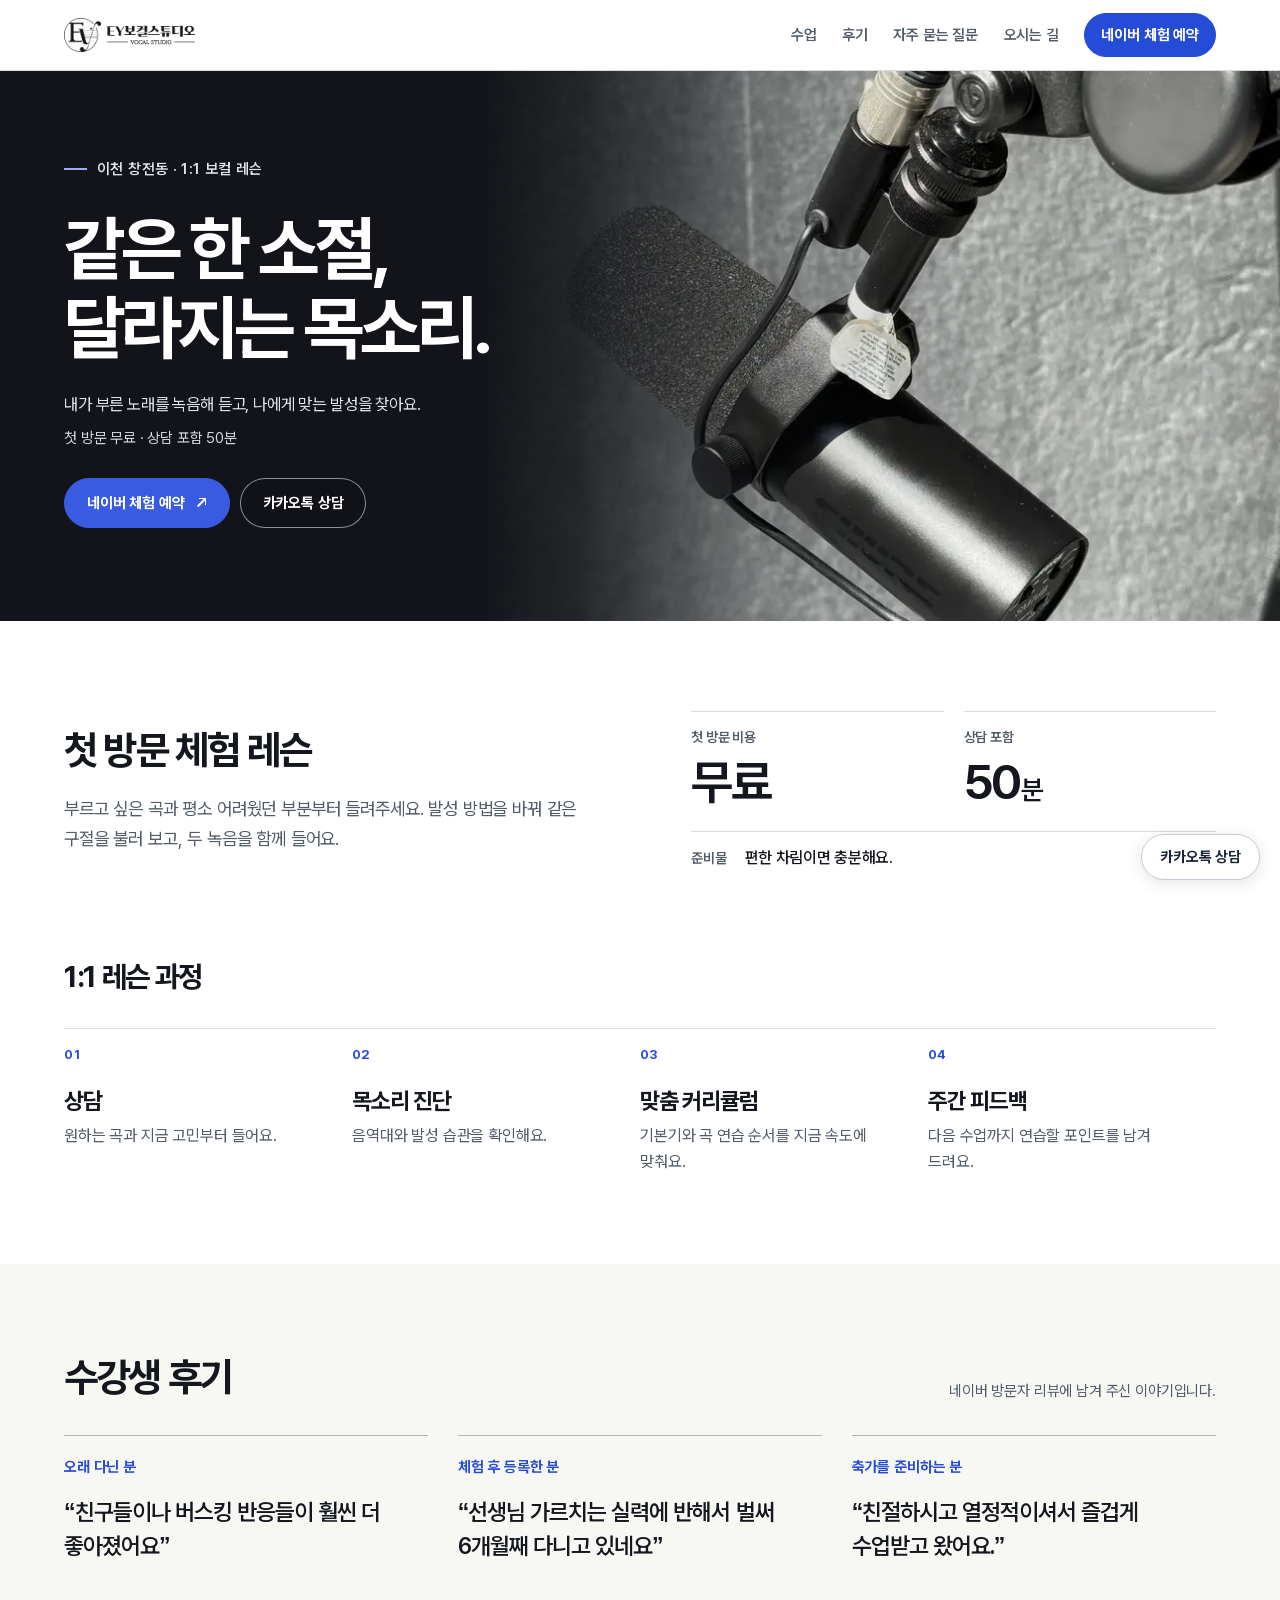
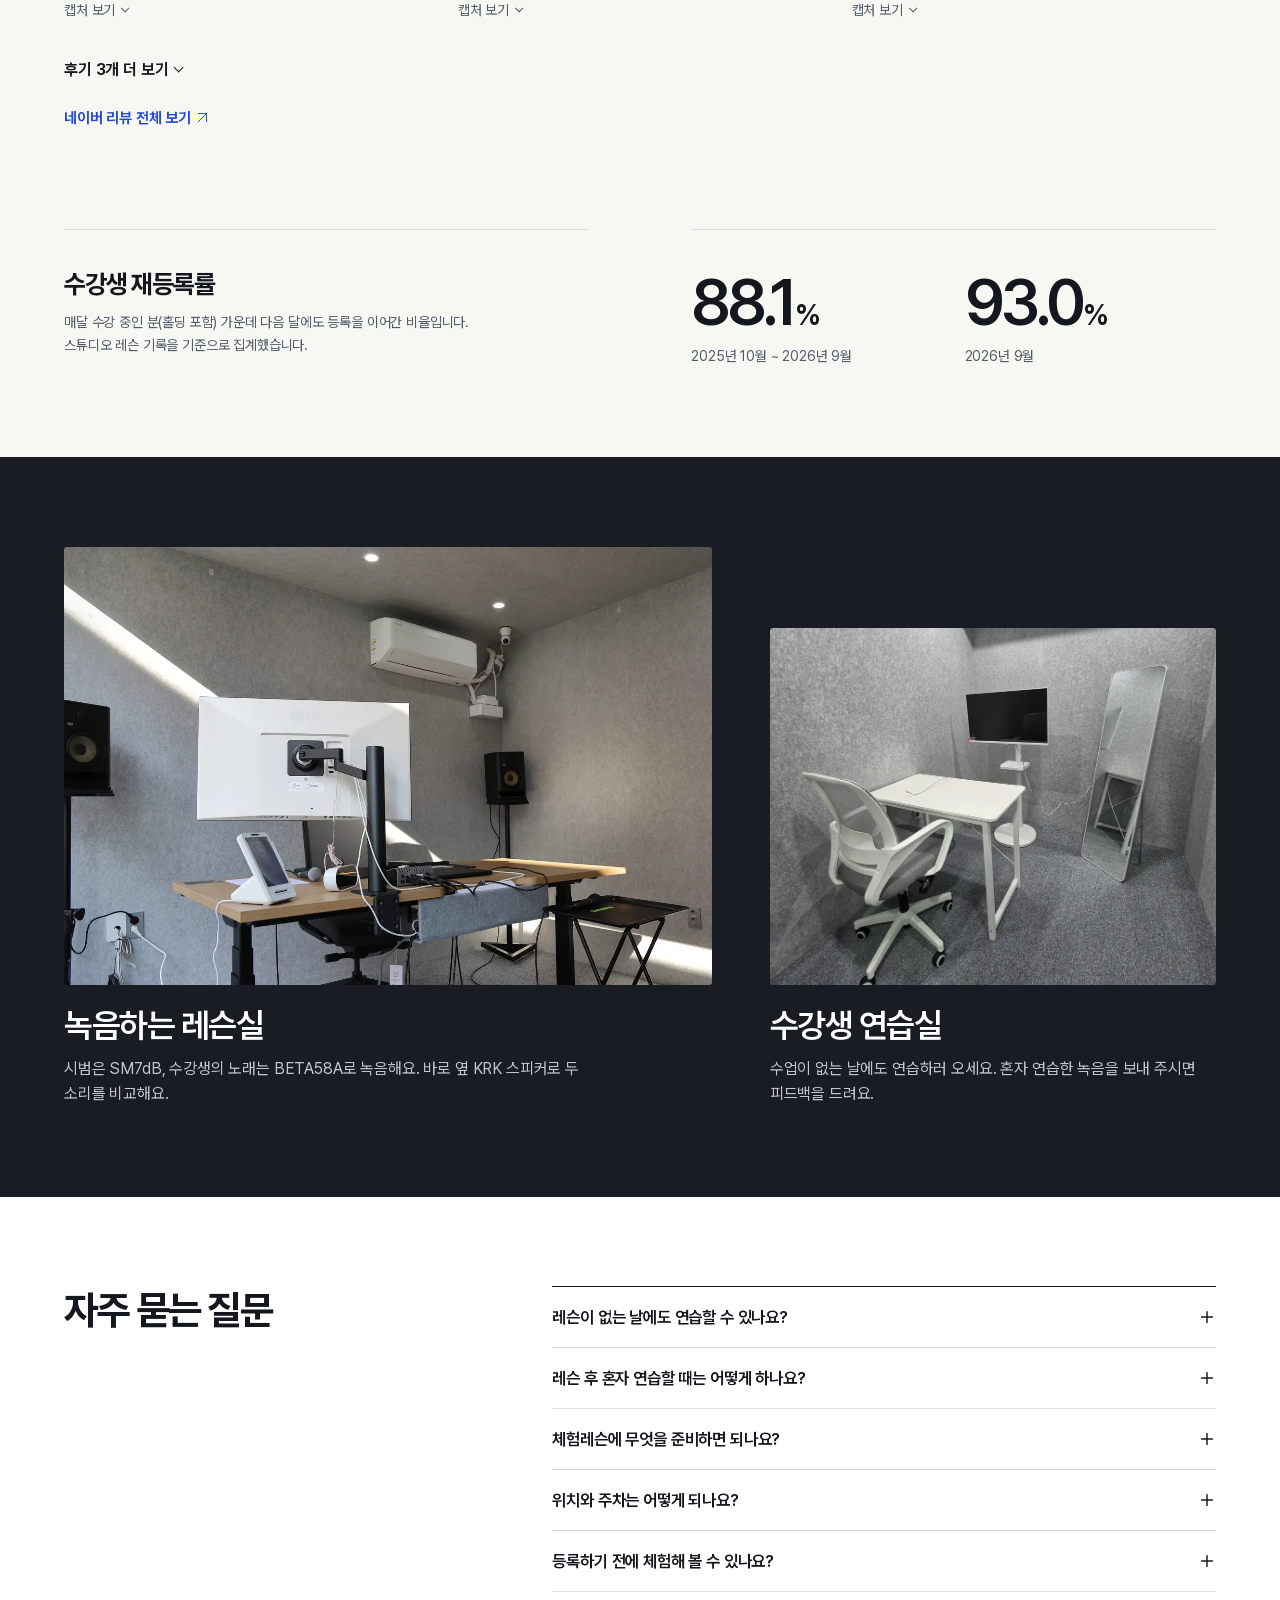
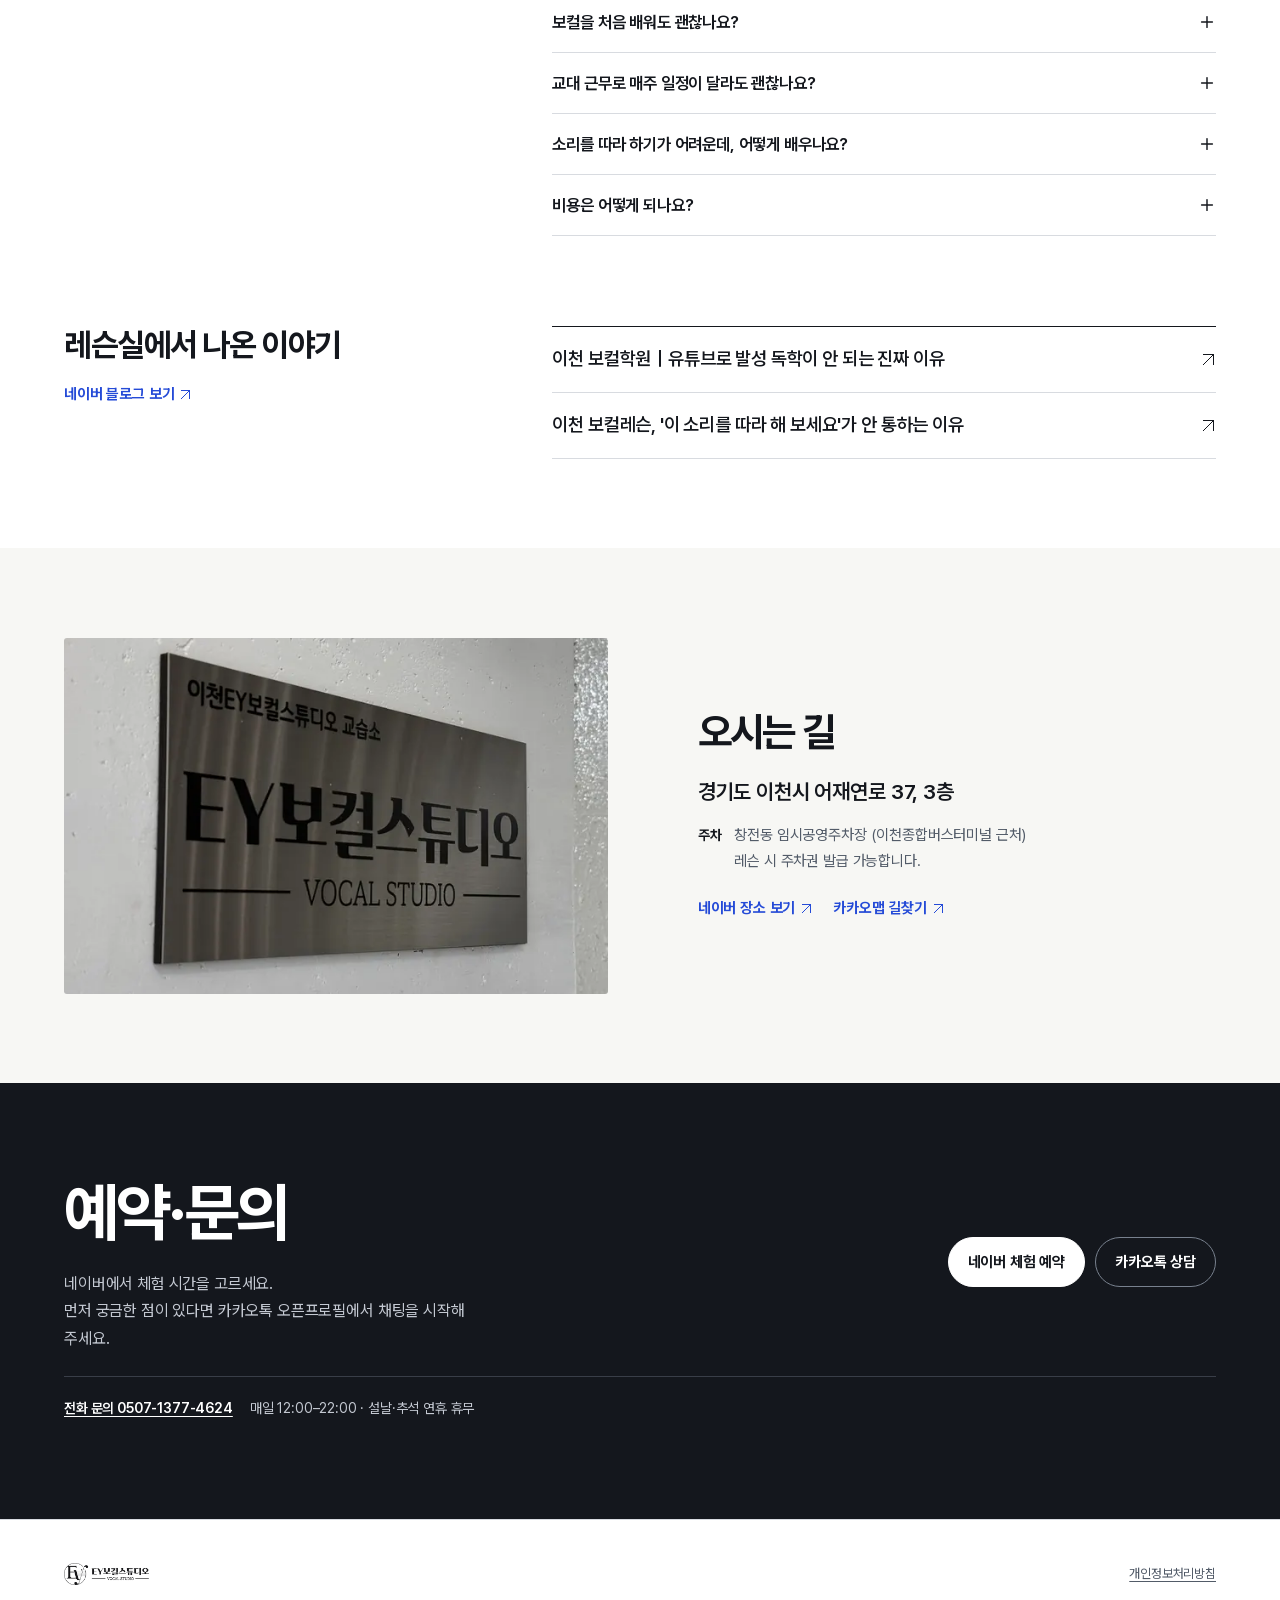
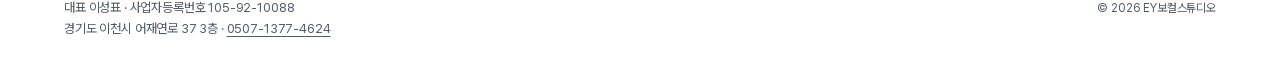
==== commit 93edece9: "Load a compact crop of the studio photograph on phones" ====
--- a/index.html
+++ b/index.html
@@ -28,7 +28,8 @@
   <meta name="google-site-verification" content="KOnLuT7sUt6jHoa1Vu4Du2eyJ5z4YwFxqGDX5mAAjcg" />
 <link href="https://www.eyvocal.com/" rel="canonical"/>
 <link as="font" crossorigin="" href="assets/fonts/PretendardVariable.subset.woff2" rel="preload" type="font/woff2"/>
-<link as="image" fetchpriority="high" imagesizes="(max-width: 767px) 100vw, 62vw" imagesrcset="assets/images/studio/studio-vocal-mic-640.webp 640w, assets/images/studio/studio-vocal-mic-1280.webp 1280w" rel="preload" type="image/webp"/>
+<link rel="preload" as="image" media="(max-width: 767px)" href="assets/images/studio/studio-vocal-mic-mobile.webp" type="image/webp" fetchpriority="high"/>
+<link rel="preload" as="image" media="(min-width: 768px)" imagesizes="62vw" imagesrcset="assets/images/studio/studio-vocal-mic-640.webp 640w, assets/images/studio/studio-vocal-mic-1280.webp 1280w" type="image/webp" fetchpriority="high"/>
 <!-- 공유 카드에서는 클릭 전 신뢰를 만드는 역할이 커서, 제목·설명·이미지를 랜딩 핵심 메시지와 맞춥니다. -->
 <meta content="website" property="og:type"/>
 <meta content="EY보컬스튜디오 | 이천 1:1 보컬 레슨 · 무료 체험" property="og:title"/>
@@ -208,6 +209,7 @@
 <section aria-labelledby="hero-title" class="ey-hero hero-0" data-track-section="hero">
   <figure class="hero-studio">
     <picture>
+      <source media="(max-width: 767px)" srcset="assets/images/studio/studio-vocal-mic-mobile.webp" width="800" height="656"/>
       <img src="assets/images/studio/studio-vocal-mic-640.webp"
         srcset="assets/images/studio/studio-vocal-mic-640.webp 640w, assets/images/studio/studio-vocal-mic-1280.webp 1280w"
         sizes="(max-width: 767px) 100vw, 62vw" alt="오후 햇빛이 비치는 EY보컬스튜디오 레슨실의 녹음 마이크"
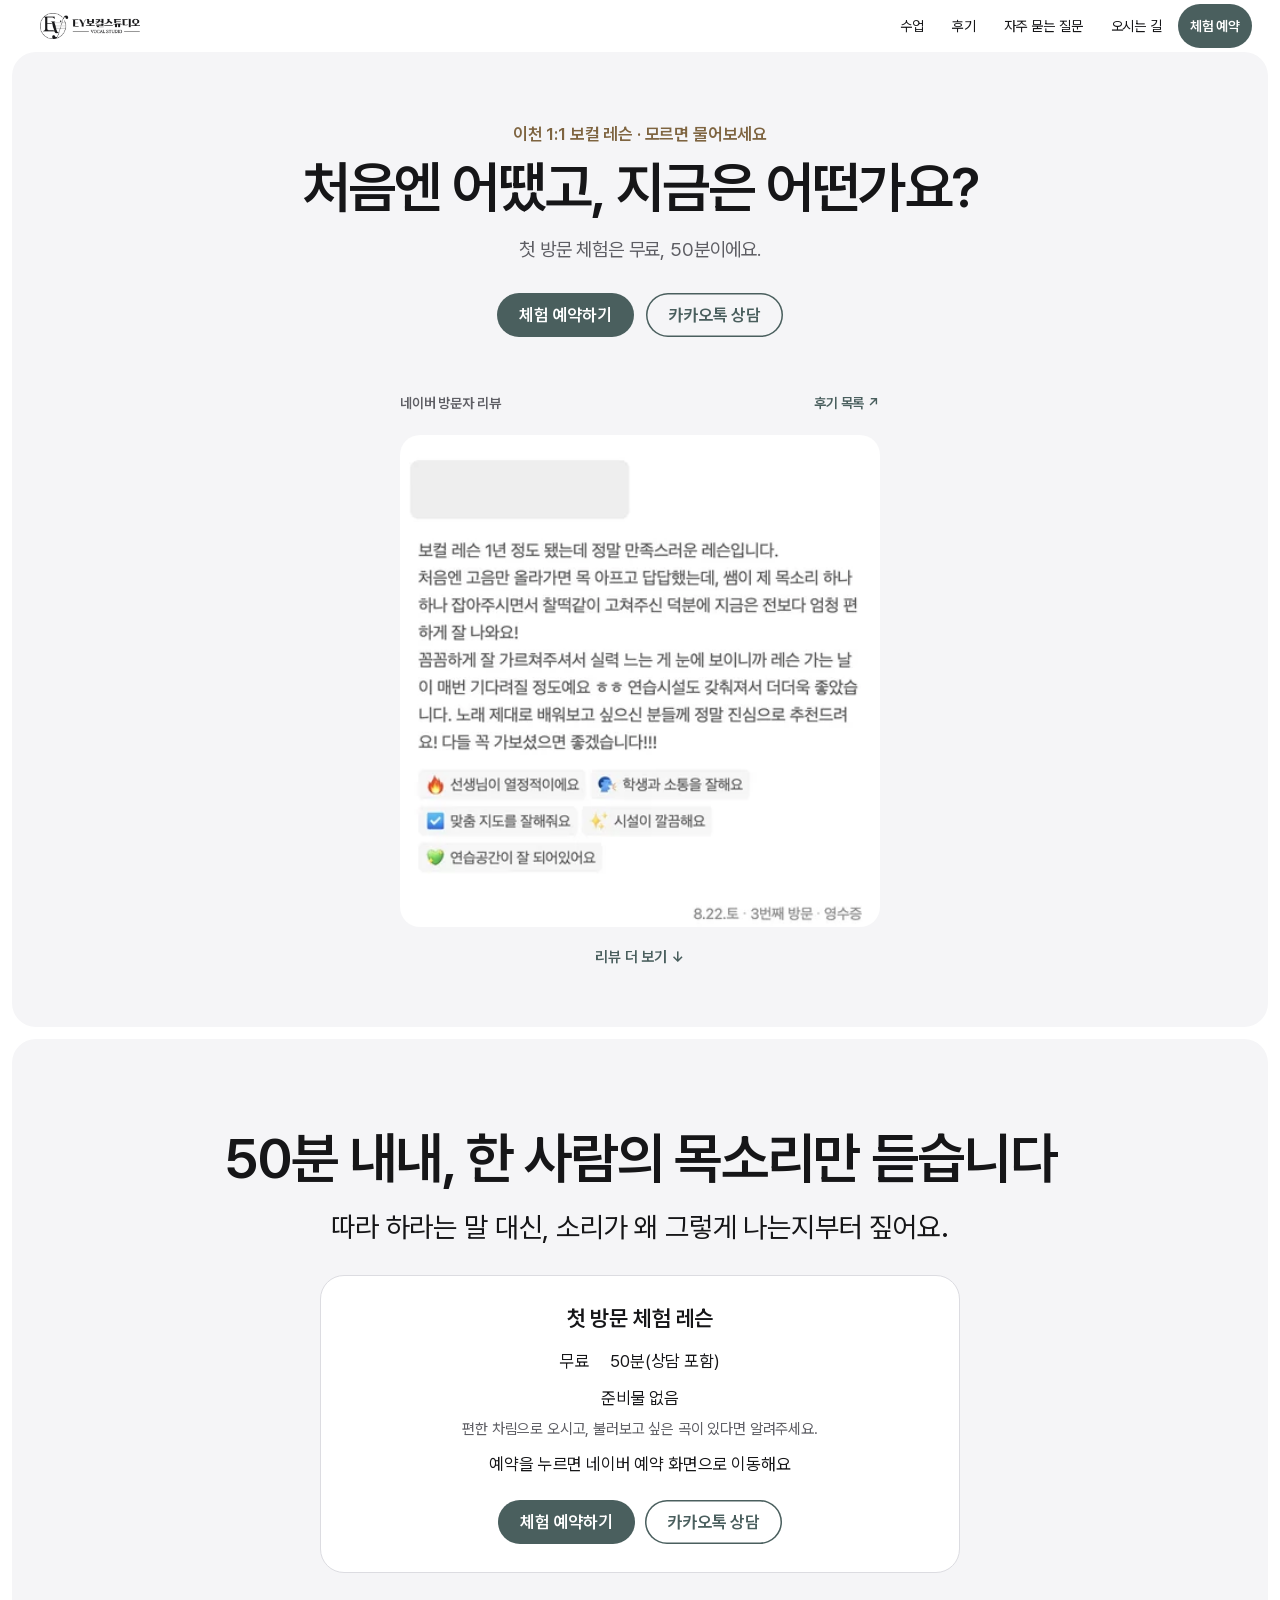
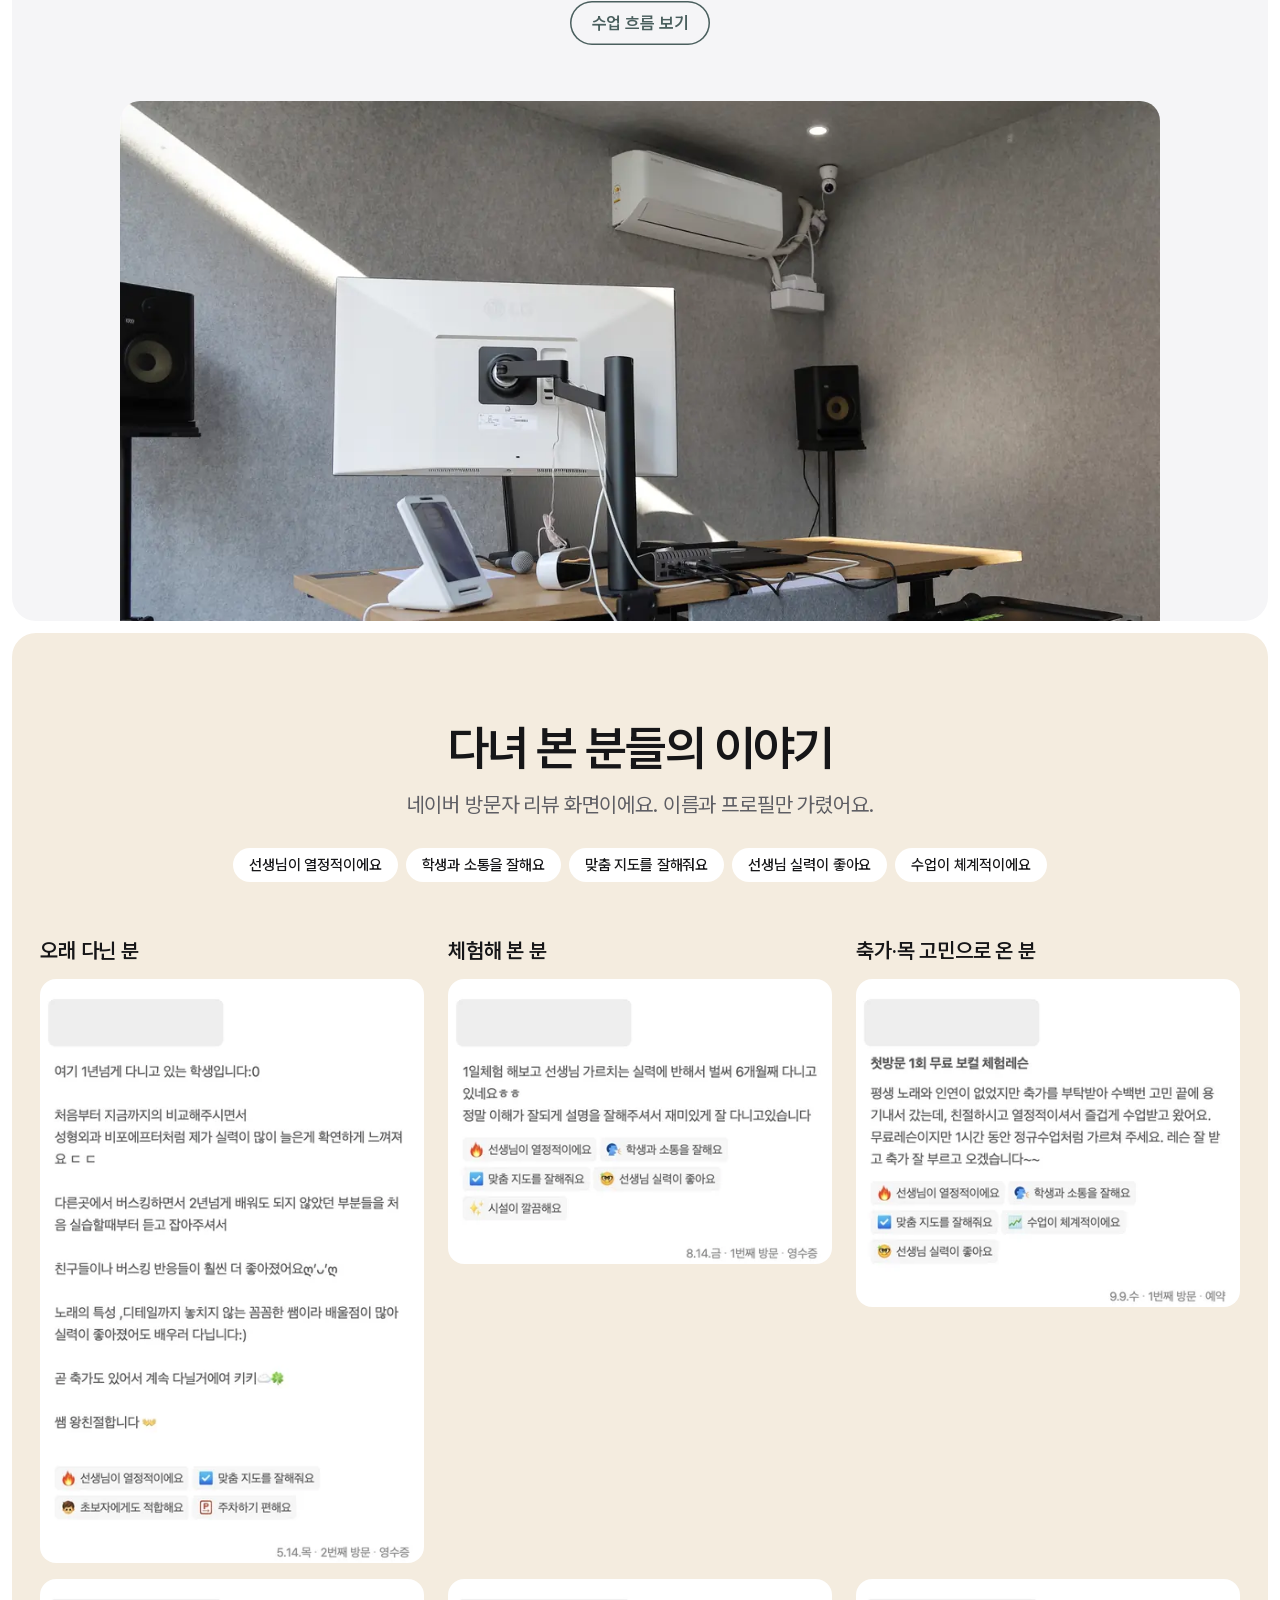
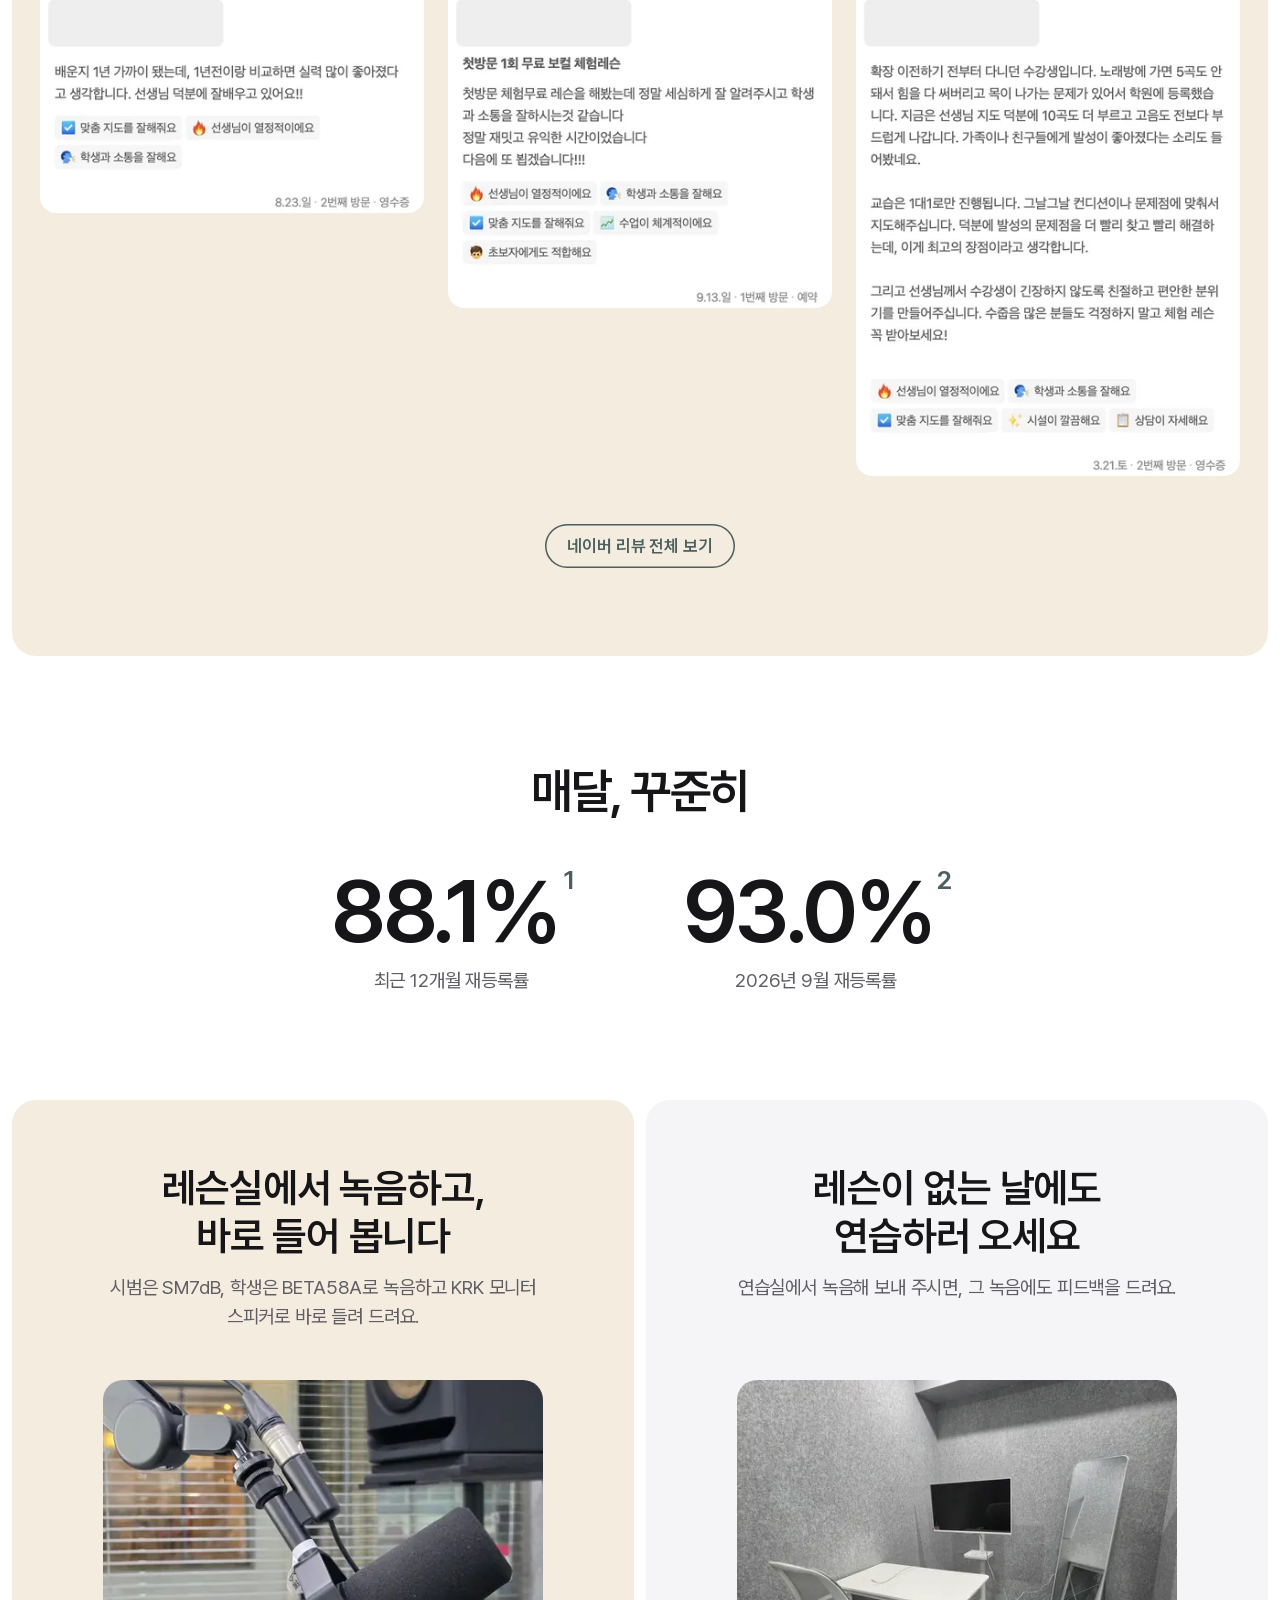
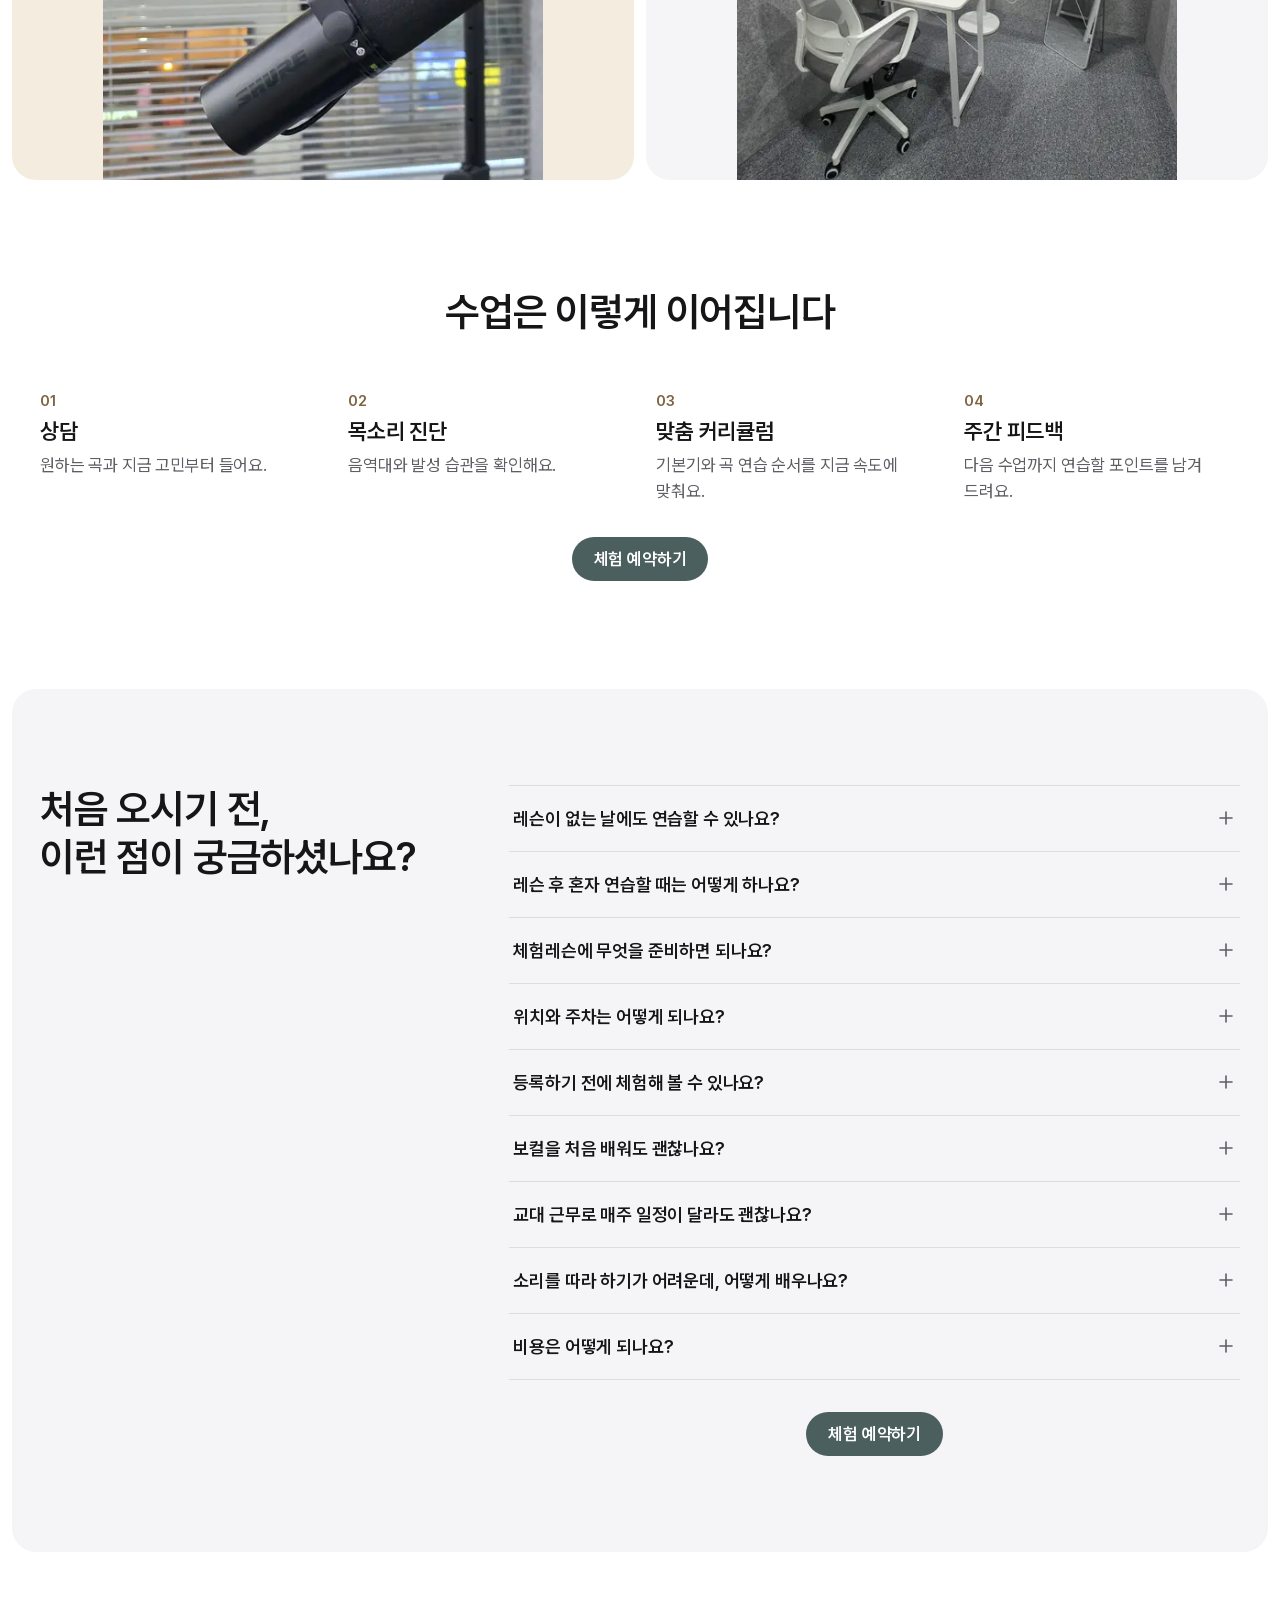
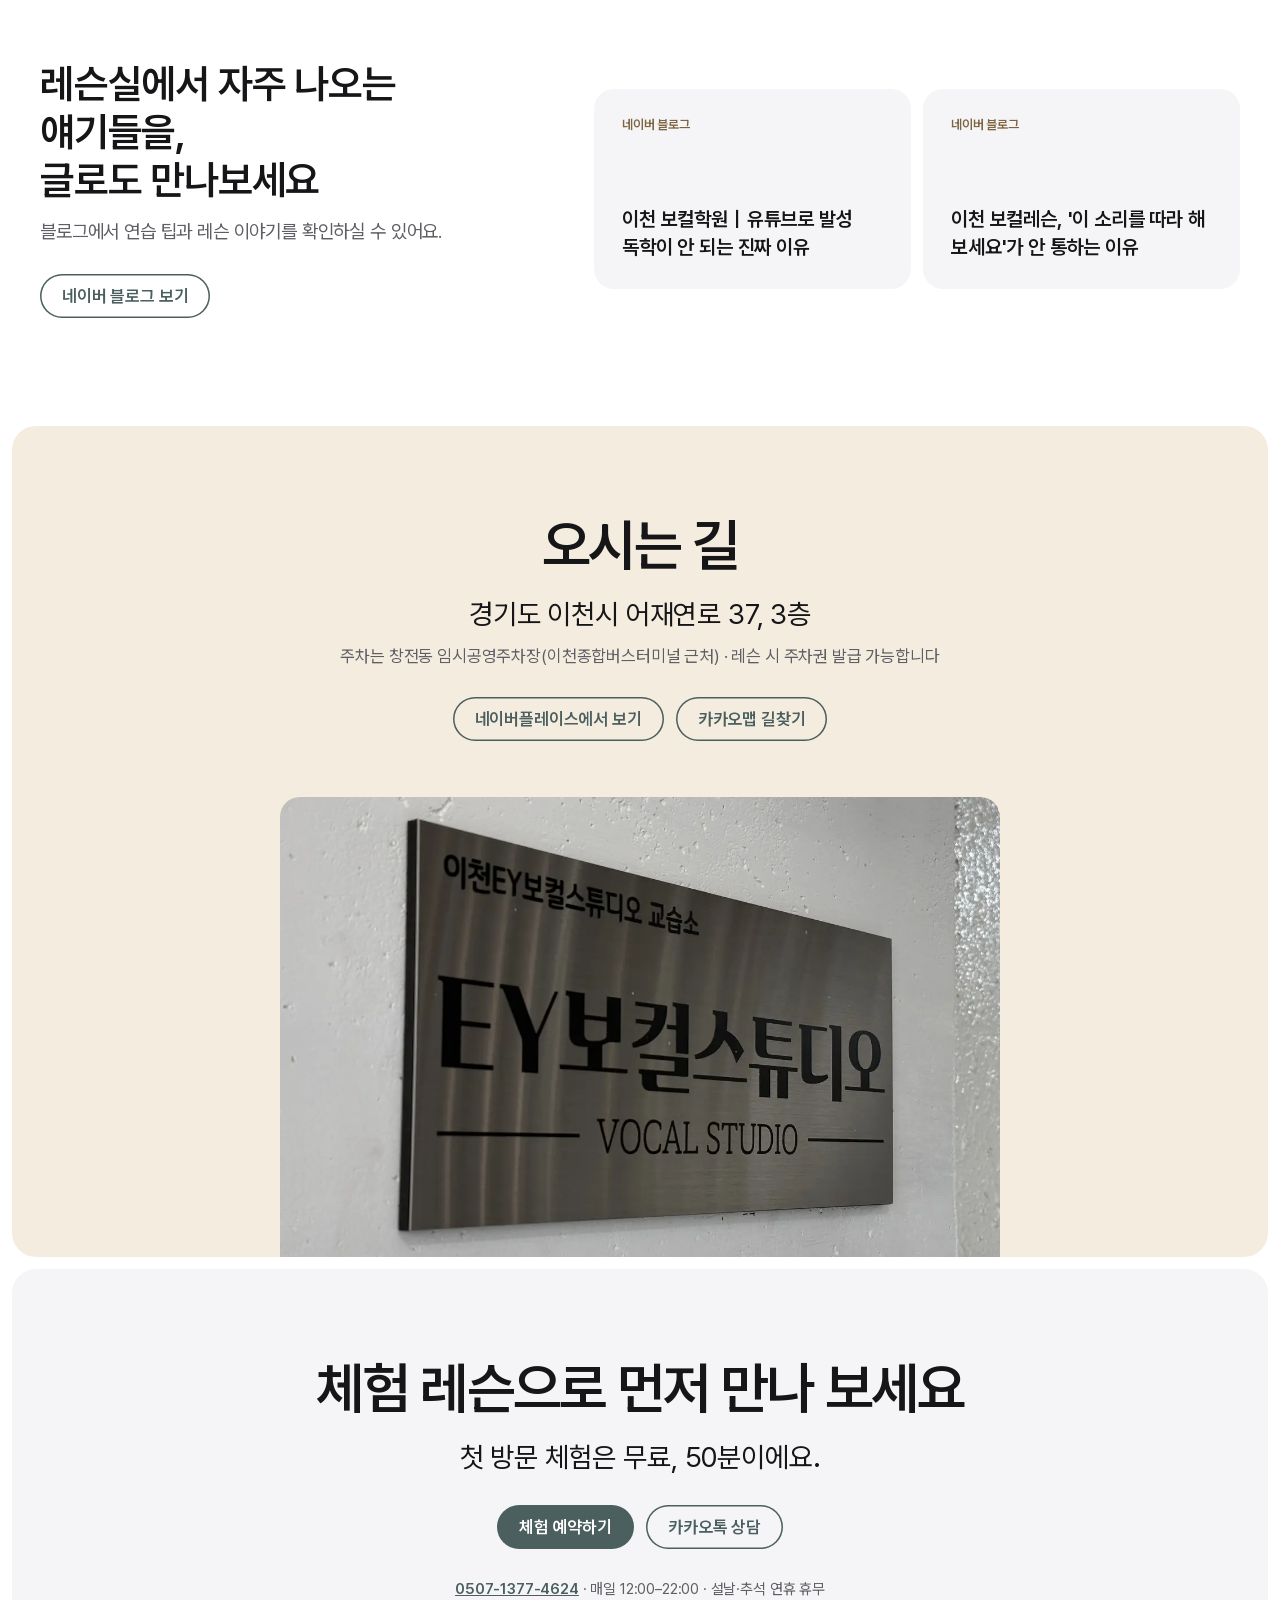
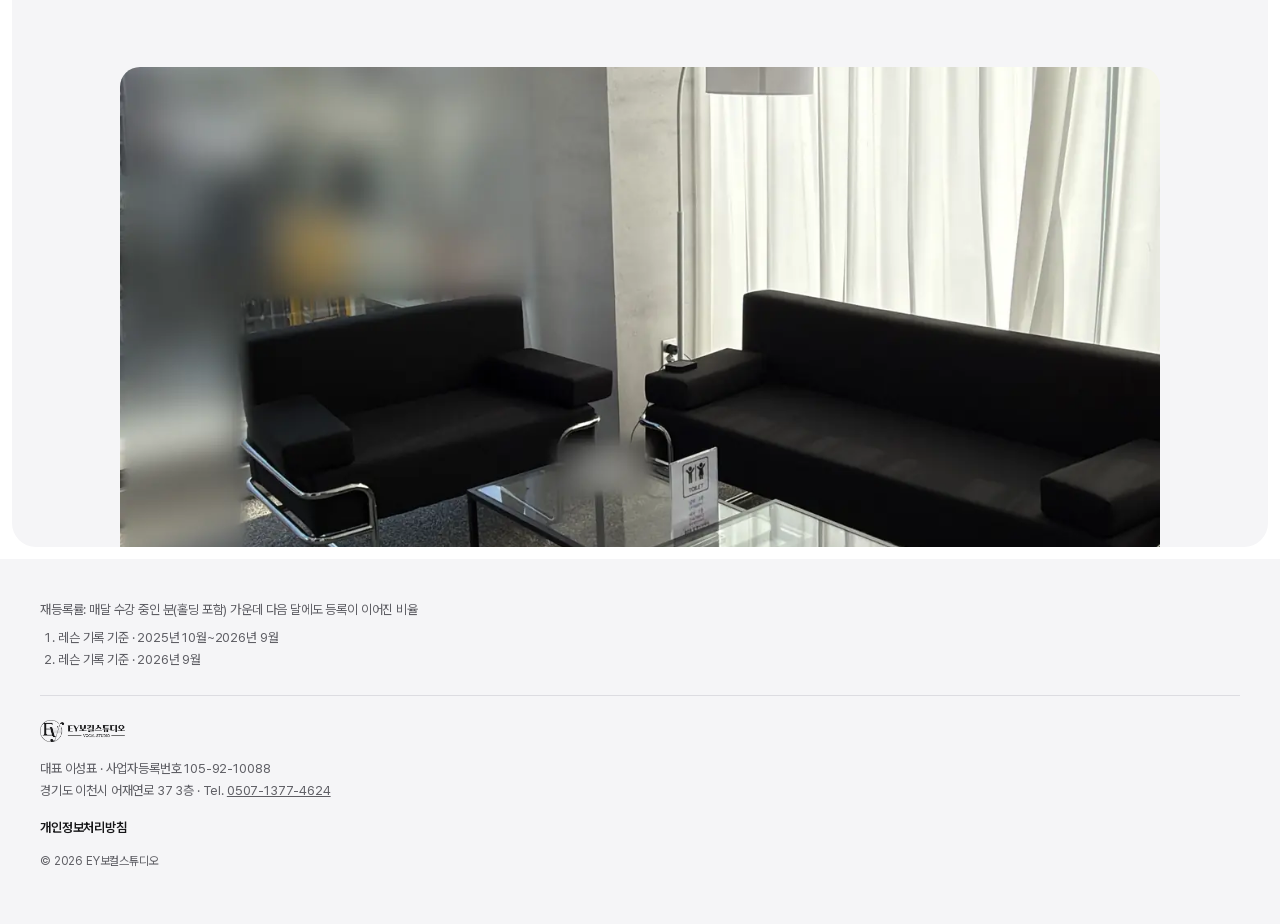
==== commit 85293a75: "Fix homepage navigation, reviews and contact links on the production layout" ====
--- a/index.html
+++ b/index.html
@@ -18,8 +18,8 @@
   </script>
 
 <meta content="width=device-width, initial-scale=1" name="viewport"/>
-<meta content="#ffffff" name="theme-color"/>
-<title>EY보컬스튜디오 | 이천 1:1 보컬 레슨 · 무료 체험</title>
+<meta content="#F5F5F7" name="theme-color"/>
+<title>EY보컬스튜디오 — 이천 1:1 보컬 레슨, 모르면 물어보세요</title>
 <!-- 기본 메타는 '이천 1:1 보컬 레슨' 검색 의도를 한 번에 설명해 첫 노출 문장을 안정적으로 맞춥니다. -->
 <meta content="이천 EY보컬스튜디오의 1:1 취미 보컬 레슨. 상담부터 목소리 진단, 맞춤 커리큘럼, 주간 피드백까지 차근히 이어지는 보컬 수업을 안내합니다." name="description"/>
   <!-- 네이버 서치어드바이저 소유 확인 -->
@@ -28,11 +28,10 @@
   <meta name="google-site-verification" content="KOnLuT7sUt6jHoa1Vu4Du2eyJ5z4YwFxqGDX5mAAjcg" />
 <link href="https://www.eyvocal.com/" rel="canonical"/>
 <link as="font" crossorigin="" href="assets/fonts/PretendardVariable.subset.woff2" rel="preload" type="font/woff2"/>
-<link rel="preload" as="image" media="(max-width: 767px)" href="assets/images/studio/studio-vocal-mic-mobile.webp" type="image/webp" fetchpriority="high"/>
-<link rel="preload" as="image" media="(min-width: 768px)" imagesizes="62vw" imagesrcset="assets/images/studio/studio-vocal-mic-640.webp 640w, assets/images/studio/studio-vocal-mic-1280.webp 1280w" type="image/webp" fetchpriority="high"/>
+<link as="image" fetchpriority="high" imagesizes="(max-width: 734px) calc(100vw - 16px), 480px" imagesrcset="assets/images/reviews/hero-R005-420.webp 420w, assets/images/reviews/hero-R005-840.webp 840w" rel="preload" type="image/webp"/>
 <!-- 공유 카드에서는 클릭 전 신뢰를 만드는 역할이 커서, 제목·설명·이미지를 랜딩 핵심 메시지와 맞춥니다. -->
 <meta content="website" property="og:type"/>
-<meta content="EY보컬스튜디오 | 이천 1:1 보컬 레슨 · 무료 체험" property="og:title"/>
+<meta content="EY보컬스튜디오 — 이천 1:1 보컬 레슨, 모르면 물어보세요" property="og:title"/>
 <meta content="이천 EY보컬스튜디오의 1:1 취미 보컬 레슨. 상담부터 목소리 진단, 맞춤 커리큘럼, 주간 피드백까지 차근히 이어지는 보컬 수업을 안내합니다." property="og:description"/>
 <meta content="ko_KR" property="og:locale"/>
 <meta content="https://www.eyvocal.com/" property="og:url"/>
@@ -183,7 +182,7 @@
 <meta content="630" property="og:image:height"/>
 <meta content="EY보컬스튜디오 레슨실" property="og:image:alt"/>
 <meta content="summary_large_image" name="twitter:card"/>
-<meta content="EY보컬스튜디오 | 이천 1:1 보컬 레슨 · 무료 체험" name="twitter:title"/>
+<meta content="EY보컬스튜디오 — 이천 1:1 보컬 레슨, 모르면 물어보세요" name="twitter:title"/>
 <meta content="1:1 취미 보컬 레슨으로 당신만의 목소리를 찾아드립니다. 직장인과 학생 모두 상담 가능합니다." name="twitter:description"/>
 <meta content="https://www.eyvocal.com/assets/images/og-image-2026-10.jpg" name="twitter:image"/>
 </head>
@@ -193,173 +192,127 @@
 <div class="nav-backdrop" hidden aria-hidden="true"></div>
 <header class="header-0 nav">
 <div class="header-1 nav__inner">
-<a aria-label="EY보컬스튜디오 처음으로" class="header-2" href="#top"><img alt="EY보컬스튜디오" class="header-3" height="225" sizes="(max-width: 767px) 113px, 131px" src="assets/brand/logo-horizontal-black-871.webp" srcset="assets/brand/logo-horizontal-black-320.webp 320w, assets/brand/logo-horizontal-black-640.webp 640w, assets/brand/logo-horizontal-black-871.webp 871w" width="871"/></a>
+<a aria-label="EY보컬스튜디오 처음으로" class="header-2" href="#top"><img alt="EY보컬스튜디오" class="header-3" height="225" sizes="101px" src="assets/brand/logo-horizontal-black-871.webp" srcset="assets/brand/logo-horizontal-black-320.webp 320w, assets/brand/logo-horizontal-black-640.webp 640w, assets/brand/logo-horizontal-black-871.webp 871w" width="871"/></a>
 <nav aria-label="메인 메뉴" class="ey-nav header-4">
 <a class="header-6" href="#lesson">수업</a>
 <a class="header-5" href="#reviews">후기</a>
 <a class="header-7" href="#faq">자주 묻는 질문</a>
 <a class="header-8" href="#location">오시는 길</a>
-<a class="header-9" data-track="nav-booking" href="https://booking.naver.com/booking/13/bizes/1249695/items/6231823">네이버 체험 예약</a>
+<a class="header-9" data-track="nav-booking" href="https://booking.naver.com/booking/13/bizes/1249695/items/6231823">체험 예약</a>
 </nav>
-<div class="ey-burger"><button aria-controls="mobile-menu" aria-expanded="false" aria-label="메뉴 열기" class="header-11 nav__toggle" type="button"><svg aria-hidden="true" fill="none" height="22" stroke="#161618" stroke-linecap="round" stroke-width="1.6" viewbox="0 0 22 22" width="22"><path class="menu-line menu-line-top" d="M3 7h16"></path><path class="menu-line menu-line-bottom" d="M3 15h16"></path></svg></button><nav aria-label="메인 메뉴" class="header-14 nav__mobile" hidden="" id="mobile-menu"><a class="header-16" href="#lesson">수업</a><a class="header-15" href="#reviews">후기</a><a class="header-17" href="#faq">자주 묻는 질문</a><a class="header-18" href="#location">오시는 길</a><a class="header-19" data-track="nav-booking" href="https://booking.naver.com/booking/13/bizes/1249695/items/6231823">네이버 체험 예약</a></nav></div>
-</div>
-<noscript><nav class="basic-nav" aria-label="바로가기"><a href="#lesson">수업</a><a href="#reviews">후기</a><a href="#faq">자주 묻는 질문</a><a href="#location">오시는 길</a><a href="#booking">예약·문의</a></nav></noscript>
+<div class="ey-burger"><button aria-controls="mobile-menu" aria-expanded="false" aria-label="메뉴 열기" class="header-11 nav__toggle" type="button"><svg aria-hidden="true" fill="none" height="22" stroke="#161618" stroke-linecap="round" stroke-width="1.6" viewbox="0 0 22 22" width="22"><path class="menu-line menu-line-top" d="M3 7h16"></path><path class="menu-line menu-line-bottom" d="M3 15h16"></path></svg></button><nav aria-label="메인 메뉴" class="header-14 nav__mobile" hidden="" id="mobile-menu"><a class="header-16" href="#lesson">수업</a><a class="header-15" href="#reviews">후기</a><a class="header-17" href="#faq">자주 묻는 질문</a><a class="header-18" href="#location">오시는 길</a><a class="header-19" data-track="nav-booking" href="https://booking.naver.com/booking/13/bizes/1249695/items/6231823">체험 예약</a></nav></div>
+</div>
 </header>
 <main id="top" tabindex="-1"><span aria-hidden="true" class="anchor-alias" id="main"></span>
-<section aria-labelledby="hero-title" class="ey-hero hero-0" data-track-section="hero">
-  <figure class="hero-studio">
-    <picture>
-      <source media="(max-width: 767px)" srcset="assets/images/studio/studio-vocal-mic-mobile.webp" width="800" height="656"/>
-      <img src="assets/images/studio/studio-vocal-mic-640.webp"
-        srcset="assets/images/studio/studio-vocal-mic-640.webp 640w, assets/images/studio/studio-vocal-mic-1280.webp 1280w"
-        sizes="(max-width: 767px) 100vw, 62vw" alt="오후 햇빛이 비치는 EY보컬스튜디오 레슨실의 녹음 마이크"
-        width="1280" height="1707" fetchpriority="high"/>
-    </picture>
-  </figure>
-  <div class="hero-inner">
-    <div class="hero-copy">
-      <p class="hero-1">이천 창전동 · 1:1 보컬 레슨</p>
-      <h1 class="hero-2" id="hero-title">같은 한 소절,<br/>달라지는 목소리.</h1>
-      <p class="hero-description">내가 부른 노래를 녹음해 듣고, 나에게 맞는 발성을 찾아요.</p>
-      <p class="hero-trial">첫 방문 무료 · 상담 포함 50분</p>
-      <div class="hero-5" data-contact-actions>
-        <a class="hero-6" data-track="hero-booking" href="https://booking.naver.com/booking/13/bizes/1249695/items/6231823">네이버 체험 예약<span class="link-arrow" aria-hidden="true"></span></a>
-        <a class="hero-7" data-track="hero-kakao" title="스튜디오 카카오톡 오픈프로필에서 상담하기" href="https://open.kakao.com/o/seso1YLg">카카오톡 상담</a>
-      </div>
-    </div>
-  </div>
+<section aria-label="첫 화면" class="ey-hero hero-0" data-track-section="hero">
+<p class="hero-1">이천 1:1 보컬 레슨 · 모르면 물어보세요</p>
+<h1 class="hero-2">처음엔 어땠고, <br class="phone-break"/>지금은 어떤가요?</h1>
+<p class="hero-trial">첫 방문 체험은 무료, 50분이에요.</p>
+<div class="hero-5" data-contact-actions>
+<a class="hero-6" data-track="hero-booking" href="https://booking.naver.com/booking/13/bizes/1249695/items/6231823">체험 예약하기</a>
+<a class="hero-7" data-track="hero-kakao" href="https://open.kakao.com/o/seso1YLg" title="스튜디오 카카오톡 오픈프로필에서 상담하기">카카오톡 상담</a>
+</div>
+<figure class="hero-review hero-8"><p class="hero-review-label hero-9">네이버 방문자 리뷰</p><a class="hero-10" href="https://m.place.naver.com/place/1435030907/review/visitor">후기 목록 ↗</a><img alt="네이버 방문자 리뷰 캡처: 처음엔 고음에서 목이 아프고 답답했는데 지금은 훨씬 편하게 나온다는 1년 수강 후기" class="hero-11" fetchpriority="high" height="862" sizes="(max-width: 734px) calc(100vw - 16px), 480px" src="assets/images/reviews/hero-R005-840.webp" srcset="assets/images/reviews/hero-R005-420.webp 420w, assets/images/reviews/hero-R005-840.webp 840w" width="840"/><a class="hero-12" href="#reviews">리뷰 더 보기 ↓</a></figure>
 </section>
 <section aria-labelledby="lesson-title" class="ey-lesson lesson-0" data-track-section="lesson" id="lesson" tabindex="-1"><span aria-hidden="true" class="anchor-alias" id="programs"></span><span aria-hidden="true" class="anchor-alias" id="about"></span>
-<div class="lesson-intro">
-  <h2 class="lesson-1" id="lesson-title">첫 방문 체험 레슨</h2>
-  <p class="lesson-2">부르고 싶은 곡과 평소 어려웠던 부분부터 들려주세요. 발성 방법을 바꿔 같은 구절을 불러 보고, 두 녹음을 함께 들어요.</p>
-</div>
-<dl class="trial-facts" id="trial-title">
-  <div><dt>첫 방문 비용</dt><dd>무료</dd></div>
-  <div><dt>상담 포함</dt><dd>50<span>분</span></dd></div>
-  <div class="trial-prep"><dt>준비물</dt><dd>편한 차림이면 충분해요.</dd></div>
-</dl>
-</section>
+<h2 class="lesson-1" id="lesson-title">50분 내내, <br class="phone-break"/>한 사람의 목소리만 듣습니다</h2>
+<p class="lesson-2">따라 하라는 말 대신, <br class="phone-break"/>소리가 왜 그렇게 나는지부터 짚어요.</p>
+<div class="trial-card" aria-labelledby="trial-title">
+<h3 id="trial-title">첫 방문 체험 레슨</h3>
+<ul class="trial-facts"><li>무료</li><li>50분(상담 포함)</li><li>준비물 없음<span>편한 차림으로 오시고, 불러보고 싶은 곡이 있다면 알려주세요.</span></li><li>예약을 누르면 네이버 예약 화면으로 이동해요</li></ul>
+<div class="trial-actions" data-contact-actions><a class="lesson-4" data-track="lesson-booking" href="https://booking.naver.com/booking/13/bizes/1249695/items/6231823">체험 예약하기</a><a class="lesson-5" data-track="lesson-kakao" href="https://open.kakao.com/o/seso1YLg" title="스튜디오 카카오톡 오픈프로필에서 상담하기">카카오톡 상담</a></div>
+</div>
+<div class="lesson-3"><a class="lesson-5" href="#process">수업 흐름 보기</a></div>
+<img alt="녹음 책상과 모니터, KRK 모니터 스피커가 있는 레슨실" class="lesson-6" height="960" loading="lazy" sizes="(max-width: 734px) 100vw, (max-width: 1068px) calc(100vw - 72px), 1040px" src="assets/images/studio/lesson-room-1280.webp" srcset="assets/images/studio/lesson-room-640.webp 640w, assets/images/studio/lesson-room-1280.webp 1280w" width="1280"/>
+</section>
+<section aria-labelledby="reviews-title" class="ey-reviews reviews-0" data-track-section="reviews" id="reviews" tabindex="-1"><span aria-hidden="true" class="anchor-alias" id="testimonials"></span>
+<div class="reviews-1">
+<h2 class="reviews-2" id="reviews-title">다녀 본 분들의 이야기</h2>
+<p class="reviews-3">네이버 방문자 리뷰 화면이에요. <br class="phone-break"/>이름과 프로필만 가렸어요.</p>
+<ul aria-label="네이버 리뷰 키워드" class="reviews-4">
+<li class="reviews-5">선생님이 열정적이에요</li>
+<li class="reviews-6">학생과 소통을 잘해요</li>
+<li class="reviews-7">맞춤 지도를 잘해줘요</li>
+<li class="reviews-8">선생님 실력이 좋아요</li>
+<li class="reviews-9">수업이 체계적이에요</li>
+</ul>
+<div class="reviews-10" id="review-grid">
+<div class="reviews-11">
+<h3 class="reviews-12">오래 다닌 분</h3>
+<img alt="네이버 방문자 리뷰 캡처: 1년 넘게 다니며 처음과 비교해 실력이 확연히 늘었다는 후기" class="reviews-13" height="1278" loading="lazy" sizes="(max-width: 734px) calc(100vw - 24px), (max-width: 1068px) calc((100vw - 96px) / 2), 384px" src="assets/images/reviews/review-R013-840.webp" srcset="assets/images/reviews/review-R013-420.webp 420w, assets/images/reviews/review-R013-840.webp 840w" width="840"/>
+</div>
+<div class="reviews-15">
+<h3 class="reviews-16">체험해 본 분</h3>
+<img alt="네이버 방문자 리뷰 캡처: 1일 체험 뒤 6개월째 다니고 있다는 후기" class="reviews-17" height="622" loading="lazy" sizes="(max-width: 734px) calc(100vw - 24px), (max-width: 1068px) calc((100vw - 96px) / 2), 384px" src="assets/images/reviews/review-R010-840.webp" srcset="assets/images/reviews/review-R010-420.webp 420w, assets/images/reviews/review-R010-840.webp 840w" width="840"/>
+</div>
+<div class="reviews-19">
+<h3 class="reviews-20">축가·목 고민으로 온 분</h3>
+<img alt="네이버 방문자 리뷰 캡처: 축가를 부탁받아 용기 내 체험했다는 후기" class="reviews-21" height="718" loading="lazy" sizes="(max-width: 734px) calc(100vw - 24px), (max-width: 1068px) calc((100vw - 96px) / 2), 384px" src="assets/images/reviews/review-R003-840.webp" srcset="assets/images/reviews/review-R003-420.webp 420w, assets/images/reviews/review-R003-840.webp 840w" width="840"/>
+</div>
+<div class="review-more-wrap"><button class="reviews-24 review-more" type="button" aria-expanded="false" aria-controls="review-additional" hidden>리뷰 더 보기 (3장 더)</button></div>
+<div id="review-additional">
+<img alt="네이버 방문자 리뷰 캡처: 배운 지 1년 가까이 돼 실력이 많이 좋아졌다는 후기" class="reviews-14 review-extra" height="510" loading="lazy" sizes="(max-width: 734px) calc(100vw - 24px), (max-width: 1068px) calc((100vw - 96px) / 2), 384px" src="assets/images/reviews/review-R004-840.webp" srcset="assets/images/reviews/review-R004-420.webp 420w, assets/images/reviews/review-R004-840.webp 840w" width="840"/>
+<img alt="네이버 방문자 리뷰 캡처: 첫 방문 무료 체험이 세심하고 유익했다는 후기" class="reviews-18 review-extra" height="718" loading="lazy" sizes="(max-width: 734px) calc(100vw - 24px), (max-width: 1068px) calc((100vw - 96px) / 2), 384px" src="assets/images/reviews/review-R002-840.webp" srcset="assets/images/reviews/review-R002-420.webp 420w, assets/images/reviews/review-R002-840.webp 840w" width="840"/>
+<img alt="네이버 방문자 리뷰 캡처: 노래방 5곡에 목이 나가던 문제가 10곡 넘게 부를 만큼 좋아졌다는 후기" class="reviews-22 review-extra" height="1086" loading="lazy" sizes="(max-width: 734px) calc(100vw - 24px), (max-width: 1068px) calc((100vw - 96px) / 2), 384px" src="assets/images/reviews/review-R016-840.webp" srcset="assets/images/reviews/review-R016-420.webp 420w, assets/images/reviews/review-R016-840.webp 840w" width="840"/>
+</div>
+</div>
+<div class="reviews-23">
+<a class="reviews-24" href="https://m.place.naver.com/place/1435030907/review/visitor">네이버 리뷰 전체 보기</a>
+</div>
+</div>
+</section>
+<section aria-labelledby="numbers-title" class="ey-numbers numbers-0" data-track-section="numbers">
+<h2 class="numbers-1" id="numbers-title">매달, 꾸준히</h2>
+<div class="numbers-2">
+<div>
+<p class="numbers-4">88.1%<sup class="numbers-5"><a aria-label="각주 1 보기" class="numbers-6" href="#note-1">1</a></sup></p>
+<p class="numbers-7">최근 12개월 재등록률</p>
+</div>
+<div>
+<p class="numbers-9">93.0%<sup class="numbers-10"><a aria-label="각주 2 보기" class="numbers-11" href="#note-2">2</a></sup></p>
+<p class="numbers-12">2026년 9월 재등록률</p>
+</div>
+</div>
+</section>
+<div class="ey-duo">
+<section aria-labelledby="gear-title" class="ey-gear gear-0" data-track-section="gear">
+<h2 class="gear-1" id="gear-title">레슨실에서 녹음하고,<br/>바로 들어 봅니다</h2>
+<p class="gear-3">시범은 SM7dB, 학생은 BETA58A로 녹음하고 <br class="phone-break"/>KRK 모니터 스피커로 바로 들려 드려요.</p>
+<img alt="마이크 암에 걸린 SM7dB 마이크와 모니터 스피커" class="gear-4" height="1200" loading="lazy" sizes="(max-width: 734px) 100vw, 440px" src="assets/images/studio/lesson-mic-960.webp" srcset="assets/images/studio/lesson-mic-480.webp 480w, assets/images/studio/lesson-mic-960.webp 960w" width="960"/>
+</section>
+<section aria-labelledby="practice-title" class="ey-practice practice-0" data-track-section="practice">
+<h2 class="practice-1" id="practice-title">레슨이 없는 날에도<br/>연습하러 오세요</h2>
+<p class="practice-3">연습실에서 녹음해 보내 주시면, <br class="phone-break"/>그 녹음에도 피드백을 드려요.</p>
+<img alt="책상과 모니터, 전신거울이 있는 연습실" class="practice-4" height="1200" loading="lazy" sizes="(max-width: 734px) 100vw, 440px" src="assets/images/studio/practice-room-960.webp" srcset="assets/images/studio/practice-room-480.webp 480w, assets/images/studio/practice-room-960.webp 960w" width="960"/>
+</section>
+</div>
 <section aria-labelledby="process-title" class="ey-process process-0" data-track-section="process" id="process" tabindex="-1">
 <div class="process-1">
-<h2 class="process-2" id="process-title">1:1 레슨 과정</h2>
-<ol class="process-3" role="list">
+<h2 class="process-2" id="process-title">수업은 이렇게 이어집니다</h2>
+<ol class="process-3">
 <li class="process-4">
-<p class="process-5" aria-hidden="true">01</p>
+<p class="process-5">01</p>
 <div class="process-copy"><h3 class="process-7">상담</h3><p class="process-8">원하는 곡과 지금 고민부터 들어요.</p></div>
 </li>
 <li class="process-9">
-<p class="process-10" aria-hidden="true">02</p>
+<p class="process-10">02</p>
 <div class="process-copy"><h3 class="process-12">목소리 진단</h3><p class="process-13">음역대와 발성 습관을 확인해요.</p></div>
 </li>
 <li class="process-14">
-<p class="process-15" aria-hidden="true">03</p>
+<p class="process-15">03</p>
 <div class="process-copy"><h3 class="process-17">맞춤 커리큘럼</h3><p class="process-18">기본기와 곡 연습 순서를 지금 속도에 맞춰요.</p></div>
 </li>
 <li class="process-19">
-<p class="process-20" aria-hidden="true">04</p>
+<p class="process-20">04</p>
 <div class="process-copy"><h3 class="process-22">주간 피드백</h3><p class="process-23">다음 수업까지 연습할 포인트를 남겨 드려요.</p></div>
 </li>
 </ol>
-</div>
-</section>
-<section aria-labelledby="reviews-title" class="ey-reviews reviews-0" data-track-section="reviews" id="reviews" tabindex="-1"><span aria-hidden="true" class="anchor-alias" id="testimonials"></span>
-<div class="reviews-1">
-<div class="reviews-head">
-  <h2 class="reviews-2" id="reviews-title">수강생 후기</h2>
-  <p class="reviews-3">네이버 방문자 리뷰에 남겨 주신 이야기입니다.</p>
-</div>
-<div class="reviews-10" id="review-grid">
-<article class="review-entry">
-  <h3>오래 다닌 분</h3>
-  <blockquote><p>친구들이나 버스킹 반응들이 훨씬 더 좋아졌어요</p></blockquote>
-  <details class="review-proof">
-    <summary><span class="when-closed">캡처 보기</span><span class="when-open">캡처 접기</span></summary>
-    <img alt="네이버 방문자 리뷰 캡처: 1년 넘게 다니며 처음과 비교해 실력이 확연히 늘었다는 후기" class="reviews-13" height="1278" loading="lazy" sizes="(max-width: 767px) min(90vw, 480px), (max-width: 1244px) 29vw, 360px" src="assets/images/reviews/review-R013-840.webp" srcset="assets/images/reviews/review-R013-420.webp 420w, assets/images/reviews/review-R013-840.webp 840w" width="840"/>
-  </details>
-</article>
-<article class="review-entry">
-  <h3>체험 후 등록한 분</h3>
-  <blockquote><p>선생님 가르치는 실력에 반해서 벌써 6개월째 다니고 있네요</p></blockquote>
-  <details class="review-proof">
-    <summary><span class="when-closed">캡처 보기</span><span class="when-open">캡처 접기</span></summary>
-    <img alt="네이버 방문자 리뷰 캡처: 1일 체험 뒤 6개월째 다니고 있다는 후기" class="reviews-17" height="622" loading="lazy" sizes="(max-width: 767px) min(90vw, 480px), (max-width: 1244px) 29vw, 360px" src="assets/images/reviews/review-R010-840.webp" srcset="assets/images/reviews/review-R010-420.webp 420w, assets/images/reviews/review-R010-840.webp 840w" width="840"/>
-  </details>
-</article>
-<article class="review-entry">
-  <h3>축가를 준비하는 분</h3>
-  <blockquote><p>친절하시고 열정적이셔서 즐겁게 수업받고 왔어요.</p></blockquote>
-  <details class="review-proof">
-    <summary><span class="when-closed">캡처 보기</span><span class="when-open">캡처 접기</span></summary>
-    <img alt="네이버 방문자 리뷰 캡처: 축가를 부탁받아 용기 내 체험했다는 후기" class="reviews-21" height="718" loading="lazy" sizes="(max-width: 767px) min(90vw, 480px), (max-width: 1244px) 29vw, 360px" src="assets/images/reviews/review-R003-840.webp" srcset="assets/images/reviews/review-R003-420.webp 420w, assets/images/reviews/review-R003-840.webp 840w" width="840"/>
-  </details>
-</article>
-</div>
-<details class="review-gallery">
-<summary><span class="when-closed">후기 3개 더 보기</span><span class="when-open">추가 후기 접기</span></summary>
-<div class="reviews-10">
-<article class="review-entry">
-  <h3>오래 다닌 분</h3>
-  <blockquote><p>1년전이랑 비교하면 실력 많이 좋아졌다고 생각합니다.</p></blockquote>
-  <details class="review-proof">
-    <summary><span class="when-closed">캡처 보기</span><span class="when-open">캡처 접기</span></summary>
-    <img alt="네이버 방문자 리뷰 캡처: 배운 지 1년 가까이 돼 실력이 많이 좋아졌다는 후기" class="reviews-14" height="510" loading="lazy" sizes="(max-width: 767px) min(90vw, 480px), (max-width: 1244px) 29vw, 360px" src="assets/images/reviews/review-R004-840.webp" srcset="assets/images/reviews/review-R004-420.webp 420w, assets/images/reviews/review-R004-840.webp 840w" width="840"/>
-  </details>
-</article>
-<article class="review-entry">
-  <h3>첫 방문 체험을 한 분</h3>
-  <blockquote><p>학생과 소통을 잘하시는것 같습니다</p></blockquote>
-  <details class="review-proof">
-    <summary><span class="when-closed">캡처 보기</span><span class="when-open">캡처 접기</span></summary>
-    <img alt="네이버 방문자 리뷰 캡처: 첫 방문 무료 체험이 세심하고 유익했다는 후기" class="reviews-18" height="718" loading="lazy" sizes="(max-width: 767px) min(90vw, 480px), (max-width: 1244px) 29vw, 360px" src="assets/images/reviews/review-R002-840.webp" srcset="assets/images/reviews/review-R002-420.webp 420w, assets/images/reviews/review-R002-840.webp 840w" width="840"/>
-  </details>
-</article>
-<article class="review-entry">
-  <h3>발성을 배우는 분</h3>
-  <blockquote><p>가족이나 친구들에게 발성이 좋아졌다는 소리도 들어봤네요.</p></blockquote>
-  <details class="review-proof">
-    <summary><span class="when-closed">캡처 보기</span><span class="when-open">캡처 접기</span></summary>
-    <img alt="네이버 방문자 리뷰 캡처: 노래방 5곡에 목이 나가던 문제가 10곡 넘게 부를 만큼 좋아졌다는 후기" class="reviews-22" height="1086" loading="lazy" sizes="(max-width: 767px) min(90vw, 480px), (max-width: 1244px) 29vw, 360px" src="assets/images/reviews/review-R016-840.webp" srcset="assets/images/reviews/review-R016-420.webp 420w, assets/images/reviews/review-R016-840.webp 840w" width="840"/>
-  </details>
-</article>
-</div>
-</details>
-<div class="reviews-23">
-<a class="reviews-24 text-link" href="https://m.place.naver.com/place/1435030907/review/visitor">네이버 리뷰 전체 보기</a>
-</div>
-</div>
-</section>
-<section aria-labelledby="numbers-title" class="ey-numbers numbers-0" data-track-section="numbers">
-<div class="numbers-intro">
-<h2 class="numbers-1" id="numbers-title">수강생 재등록률</h2>
-<p class="numbers-note" id="notes">매달 수강 중인 분(홀딩 포함) 가운데 다음 달에도 등록을 이어간 비율입니다. 스튜디오 레슨 기록을 기준으로 집계했습니다.</p>
-</div>
-<div class="numbers-2">
-<div>
-<p class="numbers-4">88.1<span>%</span></p>
-<p class="numbers-7" id="note-1">2025년 10월 ~ 2026년 9월</p>
-</div>
-<div>
-<p class="numbers-9">93.0<span>%</span></p>
-<p class="numbers-12" id="note-2">2026년 9월</p>
-</div>
-</div>
-</section>
-<div class="ey-duo">
-<section aria-labelledby="gear-title" class="ey-gear gear-0" data-track-section="gear">
-<h2 class="gear-1" id="gear-title">녹음하는 레슨실</h2>
-<p class="gear-3">시범은 SM7dB, 수강생의 노래는 BETA58A로 녹음해요. 바로 옆 KRK 스피커로 두 소리를 비교해요.</p>
-<img alt="EY보컬스튜디오의 녹음 책상과 모니터 스피커가 있는 레슨실" class="gear-4" width="1280" height="960" loading="lazy" sizes="(max-width: 767px) 92vw, (max-width: 1320px) 51vw, 660px" src="assets/images/studio/lesson-room-640.webp" srcset="assets/images/studio/lesson-room-640.webp 640w, assets/images/studio/lesson-room-1280.webp 1280w"/>
-</section>
-<section aria-labelledby="practice-title" class="ey-practice practice-0" data-track-section="practice">
-<h2 class="practice-1" id="practice-title">수강생 연습실</h2>
-<p class="practice-3">수업이 없는 날에도 연습하러 오세요. 혼자 연습한 녹음을 보내 주시면 피드백을 드려요.</p>
-<img alt="책상과 모니터, 전신거울이 있는 연습실" class="practice-4" height="1200" loading="lazy" sizes="(max-width: 767px) 92vw, (max-width: 1280px) 48vw, 600px" src="assets/images/studio/practice-room-960.webp" srcset="assets/images/studio/practice-room-480.webp 480w, assets/images/studio/practice-room-960.webp 960w" width="960"/>
-</section>
-</div>
+<div class="section-cta"><a class="hero-6" data-track="process-booking" href="https://booking.naver.com/booking/13/bizes/1249695/items/6231823">체험 예약하기</a></div>
+</div>
+</section>
 <section aria-labelledby="faq-title" class="ey-faq faq-0" data-track-section="faq" id="faq" tabindex="-1">
 <div class="faq-1">
-<h2 class="faq-2" id="faq-title">자주 묻는 질문</h2>
+<h2 class="faq-2" id="faq-title">처음 오시기 전,<br/>이런 점이 궁금하셨나요?</h2>
 <div class="faq-4">
 <details class="faq-35" data-track="faq-7">
 <summary class="faq-36">레슨이 없는 날에도 연습할 수 있나요?<svg aria-hidden="true" fill="none" height="20" stroke="#5E5E64" stroke-linecap="round" stroke-width="1.6" viewbox="0 0 20 20" width="20"><path d="M10 4v12M4 10h12"></path></svg></summary>
@@ -379,7 +332,7 @@
 </details>
 <details class="faq-25" data-track="faq-5">
 <summary class="faq-26">등록하기 전에 체험해 볼 수 있나요?<svg aria-hidden="true" fill="none" height="20" stroke="#5E5E64" stroke-linecap="round" stroke-width="1.6" viewbox="0 0 20 20" width="20"><path d="M10 4v12M4 10h12"></path></svg></summary>
-<p class="faq-29">네, 첫 방문 무료 체험레슨을 예약하실 수 있어요. 체험은 50분이며, 현재 목소리와 고민을 살펴보고 무엇을 개선할지 함께 이야기해요. 녹음으로 변화를 확인하고 다음 연습 방향도 안내해 드립니다. 직접 수업을 경험한 뒤 결정하셔도 괜찮아요. <a class="inline-link" data-track="faq-booking" href="https://booking.naver.com/booking/13/bizes/1249695/items/6231823">네이버 체험 예약</a></p>
+<p class="faq-29">네, 첫 방문 무료 체험레슨을 예약하실 수 있어요. 체험은 50분이며, 현재 목소리와 고민을 살펴보고 무엇을 개선할지 함께 이야기해요. 녹음으로 변화를 확인하고 다음 연습 방향도 안내해 드립니다. 직접 수업을 경험한 뒤 결정하셔도 괜찮아요.</p>
 </details>
 <details class="faq-5" data-track="faq-1">
 <summary class="faq-6">보컬을 처음 배워도 괜찮나요?<svg aria-hidden="true" fill="none" height="20" stroke="#5E5E64" stroke-linecap="round" stroke-width="1.6" viewbox="0 0 20 20" width="20"><path d="M10 4v12M4 10h12"></path></svg></summary>
@@ -397,23 +350,26 @@
 <summary class="faq-6">비용은 어떻게 되나요?<svg aria-hidden="true" fill="none" height="20" stroke="#5E5E64" stroke-linecap="round" stroke-width="1.6" viewbox="0 0 20 20" width="20"><path d="M10 4v12M4 10h12"></path></svg></summary>
 <p class="faq-9">레슨비는 상담 때 안내해 드려요. 첫 방문 체험 레슨은 무료라서, 받아 보신 뒤 부담 없이 정하시면 돼요.</p>
 </details>
-
+<div class="section-cta"><a class="hero-6" data-track="faq-booking" href="https://booking.naver.com/booking/13/bizes/1249695/items/6231823">체험 예약하기</a></div>
 </div>
 </div>
 </section>
 <section aria-labelledby="blog-title" class="ey-blog blog-0" data-track-section="blog" id="blog" tabindex="-1">
 <div class="blog-1">
 <div class="blog-2">
-<h2 class="blog-3" id="blog-title">레슨실에서 나온 이야기</h2>
+<h2 class="blog-3" id="blog-title">레슨실에서 자주 나오는 얘기들을,<br/>글로도 만나보세요</h2>
+<p class="blog-5">블로그에서 연습 팁과 레슨 이야기를 확인하실 수 있어요.</p>
 <div class="blog-6">
-<a class="blog-7 text-link" href="https://blog.naver.com/eyvocal_">네이버 블로그 보기</a>
+<a class="blog-7" href="https://blog.naver.com/eyvocal_">네이버 블로그 보기</a>
 </div>
 </div>
 <div class="blog-8">
 <a class="blog-9" href="https://blog.naver.com/eyvocal_/224421479008">
+<span class="blog-10">네이버 블로그</span>
 <span class="blog-11">이천 보컬학원｜유튜브로 발성 독학이 안 되는 진짜 이유</span>
 </a>
 <a class="blog-12" href="https://blog.naver.com/eyvocal_/224418634965">
+<span class="blog-13">네이버 블로그</span>
 <span class="blog-14">이천 보컬레슨, '이 소리를 따라 해 보세요'가 안 통하는 이유</span>
 </a>
 </div>
@@ -422,36 +378,41 @@
 <section aria-labelledby="location-title" class="ey-location location-0" data-track-section="location" id="location" tabindex="-1">
 <h2 class="location-1" id="location-title">오시는 길</h2>
 <p class="location-2">경기도 이천시 어재연로 37, 3층</p>
-<p class="location-3"><strong>주차</strong><span>창전동 임시공영주차장 (이천종합버스터미널 근처)<br/>레슨 시 주차권 발급 가능합니다.</span></p>
+<p class="location-3">주차는 창전동 임시공영주차장<br class="phone-break"/>(이천종합버스터미널 근처)<span class="pc-only"> · </span><br class="phone-break"/>레슨 시 주차권 발급 가능합니다</p>
 <div class="location-4">
-<a class="location-5 text-link" href="https://m.place.naver.com/place/1435030907/home">네이버 장소 보기</a>
-<a class="location-6 text-link" href="https://map.kakao.com/link/to/EY%EB%B3%B4%EC%BB%AC%EC%8A%A4%ED%8A%9C%EB%94%94%EC%98%A4,37.2799164,127.4453474">카카오맵 길찾기</a>
-</div>
-<img alt="'EY보컬스튜디오 VOCAL STUDIO'가 새겨진 입구 간판" class="location-7" height="960" loading="lazy" sizes="(max-width: 767px) 92vw, (max-width: 1280px) 46vw, 600px" src="assets/images/studio/entrance-sign-1280.webp" srcset="assets/images/studio/entrance-sign-640.webp 640w, assets/images/studio/entrance-sign-1280.webp 1280w" width="1280"/>
+<a class="location-5" href="https://m.place.naver.com/place/1435030907/home">네이버플레이스<span class="pc-only">에서 보기</span></a>
+<a class="location-6" href="https://map.kakao.com/link/to/EY%EB%B3%B4%EC%BB%AC%EC%8A%A4%ED%8A%9C%EB%94%94%EC%98%A4,37.2799164,127.4453474">카카오맵 길찾기</a>
+</div>
+<img alt="'EY보컬스튜디오 VOCAL STUDIO'가 새겨진 입구 간판" class="location-7" height="960" loading="lazy" sizes="(max-width: 734px) 100vw, 720px" src="assets/images/studio/entrance-sign-1280.webp" srcset="assets/images/studio/entrance-sign-640.webp 640w, assets/images/studio/entrance-sign-1280.webp 1280w" width="1280"/>
 </section>
 <section aria-labelledby="booking-title" class="ey-booking booking-0" data-track-section="booking" id="booking" tabindex="-1"><span aria-hidden="true" class="anchor-alias" id="contact"></span>
-<div class="booking-intro">
-<h2 class="booking-1" id="booking-title">예약·문의</h2>
-<p class="booking-2">네이버에서 체험 시간을 고르세요.<br/>먼저 궁금한 점이 있다면 카카오톡 오픈프로필에서 채팅을 시작해 주세요.</p>
-</div>
+<h2 class="booking-1" id="booking-title">체험 레슨으로 <br class="phone-break"/>먼저 만나 보세요</h2>
+<p class="booking-2">첫 방문 체험은 무료, 50분이에요.</p>
 <div class="booking-3" data-contact-actions>
-<a class="booking-4" data-track="booking-booking" href="https://booking.naver.com/booking/13/bizes/1249695/items/6231823">네이버 체험 예약</a>
-<a class="booking-5" data-track="booking-kakao" href="https://open.kakao.com/o/seso1YLg">카카오톡 상담</a>
-</div>
-<p class="booking-6"><a class="booking-7" href="tel:+82-507-1377-4624">전화 문의 0507-1377-4624</a><span>매일 12:00–22:00 · 설날·추석 연휴 휴무</span></p>
+<a class="booking-4" data-track="booking-booking" href="https://booking.naver.com/booking/13/bizes/1249695/items/6231823">체험 예약하기</a>
+<a class="booking-5" data-track="booking-kakao" href="https://open.kakao.com/o/seso1YLg" title="스튜디오 카카오톡 오픈프로필에서 상담하기">카카오톡 상담</a>
+</div>
+<p class="booking-6"><a class="booking-7" href="tel:+82-507-1377-4624">0507-1377-4624</a><span class="pc-only"> · </span><br class="phone-break"/>매일 12:00–22:00 · 설날·추석 연휴 휴무</p>
+<img alt="햇빛이 드는 통창 앞 소파 두 개와 유리 테이블, EY 로고가 걸린 대기 공간" class="booking-8" height="960" loading="lazy" sizes="(max-width: 734px) 100vw, (max-width: 1068px) calc(100vw - 72px), 1040px" src="assets/images/studio/lounge-1280.webp" srcset="assets/images/studio/lounge-640.webp 640w, assets/images/studio/lounge-1280.webp 1280w" width="1280"/>
 </section>
 </main>
 <footer class="ey-footer footer-0" data-track-section="footer">
 <div class="footer-1">
+<p class="footer-2">재등록률: 매달 수강 중인 분(홀딩 포함) 가운데 다음 달에도 등록이 이어진 비율</p>
+<ol aria-label="각주" class="footer-3" id="notes">
+<li id="note-1" tabindex="-1">레슨 기록 기준 · 2025년 10월~2026년 9월</li>
+<li id="note-2" tabindex="-1">레슨 기록 기준 · 2026년 9월</li>
+</ol>
+<div class="footer-6"></div>
 <img alt="EY보컬스튜디오" class="footer-7" height="225" loading="lazy" sizes="86px" src="assets/brand/logo-horizontal-black-871.webp" srcset="assets/brand/logo-horizontal-black-320.webp 320w, assets/brand/logo-horizontal-black-640.webp 640w, assets/brand/logo-horizontal-black-871.webp 871w" width="871"/>
-<p class="footer-8">대표 이성표 · 사업자등록번호 105-92-10088<br/>경기도 이천시 어재연로 37 3층<span class="pc-only"> · </span><br class="phone-break"/><a href="tel:+82-507-1377-4624">0507-1377-4624</a></p>
+<p class="footer-8">대표 이성표 · 사업자등록번호 105-92-10088<br/>경기도 이천시 어재연로 37 3층<span class="pc-only"> · </span><br class="phone-break"/>Tel. <a href="tel:+82-507-1377-4624">0507-1377-4624</a></p>
 <p class="footer-10"><a class="footer-11" href="https://app.eyvocal.com/privacy">개인정보처리방침</a></p>
 <p class="footer-12">© 2026 EY보컬스튜디오</p>
 </div>
 </footer>
 </div>
-<nav class="mobile-contact" aria-label="예약 및 상담" hidden><a class="contact-booking" data-track="bar-booking" href="https://booking.naver.com/booking/13/bizes/1249695/items/6231823">네이버 체험 예약</a><a class="contact-kakao" data-track="bar-kakao" href="https://open.kakao.com/o/seso1YLg">카카오톡 상담</a></nav>
-<a class="kakao-launch" hidden data-track="floating-kakao" href="https://open.kakao.com/o/seso1YLg">카카오톡 상담</a>
+<nav class="mobile-contact" aria-label="예약 및 상담" hidden><a class="contact-booking" data-track="bar-booking" href="https://booking.naver.com/booking/13/bizes/1249695/items/6231823">체험 예약하기</a><a class="contact-kakao" data-track="bar-kakao" href="https://open.kakao.com/o/seso1YLg" title="스튜디오 카카오톡 오픈프로필에서 상담하기">카카오톡 상담</a></nav>
+<a class="kakao-launch" hidden data-track="floating-kakao" href="https://open.kakao.com/o/seso1YLg" title="스튜디오 카카오톡 오픈프로필에서 상담하기">카카오톡 상담</a>
 <script defer="" src="js/app.min.js"></script>
 <script defer="" src="/_vercel/insights/script.js"></script>
 <script defer="" src="/_vercel/speed-insights/script.js"></script>
--- a/css/app.min.css
+++ b/css/app.min.css
@@ -1 +1 @@
-*,*:before,*:after{box-sizing:border-box;margin:0;padding:0}html{-webkit-text-size-adjust:100%;-moz-text-size-adjust:100%;text-size-adjust:100%;scroll-behavior:auto}body{min-height:100vh;line-height:1.6;-webkit-font-smoothing:antialiased;-moz-osx-font-smoothing:grayscale;text-rendering:optimizeLegibility}img,picture,video,canvas,svg{display:block;max-width:100%;height:auto}input,button,textarea,select{font:inherit;color:inherit}button{cursor:pointer;border:none;background:none}a{color:inherit;text-decoration:none}ul,ol{list-style:none}h1,h2,h3,h4,h5,h6{overflow-wrap:break-word;font-weight:700}p{overflow-wrap:break-word}@media(prefers-reduced-motion:reduce){html{scroll-behavior:auto}*,*:before,*:after{animation-duration:.01ms!important;animation-iteration-count:1!important;transition-duration:.01ms!important;scroll-behavior:auto!important}}@font-face{font-family:Pretendard;src:url(../assets/fonts/PretendardVariable.subset.woff2) format("woff2-variations");font-weight:45 920;font-style:normal;font-display:swap}:root{--ey-felt-100: #ECECEF;--ey-felt-200: #DCDCE1;--ey-felt-300: #C4C4CA;--ey-felt-400: #A3A3A9;--ey-felt-500: #8A8A8F;--ey-felt-600: #5E5E64;--ey-felt-900: #161618;--ey-sage-100: #E4ECEB;--ey-sage-600: #4A5F5E;--ey-sage-700: #364847;--ey-oak-100: #F4ECDF;--ey-oak-400: #C9A97C;--ey-oak-600: #7E6440;--bg: #F5F5F7;--surface: #FFFFFF;--surface-2: var(--ey-felt-100);--border: var(--ey-felt-200);--border-strong: var(--ey-felt-300);--text: var(--ey-felt-900);--text-2: var(--ey-felt-600);--text-on-primary: #FFFFFF;--primary: #254bd7;--primary-hover: #1d3db3;--primary-soft: #eef1fb;--accent: var(--ey-oak-400);--accent-text: var(--ey-oak-600);--accent-soft: var(--ey-oak-100);--kakao-bg: #FEE500;--kakao-text: #191919;--font: Pretendard, -apple-system, BlinkMacSystemFont, "Apple SD Gothic Neo", "Noto Sans KR", "Segoe UI", Roboto, sans-serif;--fs-display: 40px;--fs-h1: 28px;--fs-h2: 22px;--fs-h3: 18px;--fs-body: 16px;--fs-body-sm: 14px;--fs-caption: 12px;--lh-tight: 1.25;--lh-body: 1.6;--ls-tight: -.02em;--ls-body: -.01em;--sp-1: 4px;--sp-2: 8px;--sp-3: 12px;--sp-4: 16px;--sp-5: 20px;--sp-6: 24px;--sp-8: 32px;--sp-10: 40px;--sp-12: 48px;--sp-16: 64px;--gutter: 16px;--r-sm: 8px;--r-md: 12px;--r-lg: 16px;--r-xl: 20px;--r-2xl: 24px;--r-pill: 999px;--shadow-sm: 0 1px 2px rgba(22,22,24,.06);--shadow-md: 0 8px 24px rgba(22,22,24,.08);--shadow-lg: 0 20px 60px rgba(22,22,24,.12);--tap-min: 44px;--btn-h: 54px;--dur-fast: .12s;--dur-base: .2s;--dur-page: .28s;--ease-out: cubic-bezier(.2,.7,.2,1);--nav-height: 72px;--container-max: 1200px}@media(min-width:640px){:root{--gutter: 22px}}html{background:var(--bg);color:var(--text)}body{min-width:0;background:var(--bg);color:var(--text);font-family:var(--font);font-size:var(--fs-body);line-height:var(--lh-body);letter-spacing:var(--ls-body);word-break:keep-all;overflow-wrap:break-word}::selection{background:var(--accent-soft);color:var(--text)}:focus-visible{outline:2px solid var(--primary);outline-offset:2px}.skip-link{position:fixed;top:-100px;left:var(--gutter);z-index:1000;min-height:var(--tap-min);padding:var(--sp-2) var(--sp-4);border-radius:var(--r-lg);background:var(--primary);color:var(--text-on-primary)}.skip-link:focus{top:var(--sp-4)}.container{width:min(100%,var(--container-max));margin-inline:auto;padding-inline:var(--gutter)}.section{position:relative;padding-block:var(--sp-16)}.section--dark{background:var(--accent-soft)}.section__label{display:block;margin-bottom:var(--sp-3);color:var(--accent-text);font-size:var(--fs-caption);font-weight:700;letter-spacing:.12em;text-transform:uppercase}.section__title{max-width:24ch;margin-bottom:var(--sp-4);color:var(--text);font-size:clamp(24px,3vw,var(--fs-display));font-weight:700;line-height:var(--lh-tight);letter-spacing:var(--ls-tight);text-wrap:balance}.section__subtitle{max-width:42rem;color:var(--text-2);line-height:var(--lh-body)}.wrap-unit{display:inline-block}.btn{display:inline-flex;align-items:center;justify-content:center;min-height:var(--btn-h);padding:var(--sp-3) var(--sp-6);border:1px solid transparent;border-radius:var(--r-lg);font-size:var(--fs-body-sm);font-weight:700;line-height:1.3;text-align:center;transition:background var(--dur-base),border-color var(--dur-base),transform var(--dur-fast)}.btn:active{transform:scale(.98)}.btn--primary{background:var(--primary);color:var(--text-on-primary)}.btn--primary:hover{background:var(--primary-hover)}.btn--secondary{border-color:var(--border-strong);background:var(--surface);color:var(--text)}.btn--secondary:hover{border-color:var(--primary);background:var(--primary-soft)}.text-center{text-align:center}.anchor-alias{display:block;height:0}@media(min-width:640px){.section{padding-block:var(--sp-16)}}.ey-page{--content-width: 1200px;--page-gutter: clamp(20px, 5vw, 64px);--page-inset: max(var(--page-gutter), calc((100% - var(--content-width)) / 2));--section-space: clamp(54px, 7vw, 102px);--paper: #f7f7f4;--ink: #14171d;--muted: #525b68;--rule: #d8dbe0;--accent-blue: #254bd7;--pale-blue: #eef1fb;background:var(--surface);color:var(--ink);line-height:1.6}.ey-page section{position:relative;min-width:0}.ey-page [id]{scroll-margin-block-start:var(--nav-height)}.ey-page .anchor-alias{position:absolute;inset:0 auto auto 0;width:0;height:0}.ey-page a{text-underline-offset:.23em}.ey-page h1,.ey-page h2,.ey-page h3{text-wrap:balance}.ey-page h2{font-size:clamp(27px,3.1vw,45px);font-weight:710;line-height:1.24;letter-spacing:-.045em}.ey-page [hidden],.mobile-contact[hidden],.kakao-launch[hidden]{display:none!important}.phone-break{display:none}.header-0{position:sticky;top:0;z-index:30;padding-inline:var(--page-inset);border-bottom:1px solid var(--rule);background:#fffffff7}.header-1{min-height:70px;display:flex;justify-content:space-between;align-items:center;gap:24px}.header-2,.ey-nav a,.nav__mobile a,.basic-nav a{display:inline-flex;min-height:44px;align-items:center}.header-3{width:131px;height:auto}.ey-nav{display:flex;align-items:center;gap:clamp(18px,2vw,30px)}.ey-nav a,.basic-nav a{color:var(--muted);font-size:15px;font-weight:600}.ey-nav a:hover,.basic-nav a:hover,.footer-1 a:hover{text-decoration:underline}.ey-burger{display:none;position:relative}.nav__toggle{display:grid;width:44px;height:44px;place-items:center;border-radius:12px}.nav__toggle:hover,.nav__mobile a:hover{background:var(--pale-blue)}.nav__mobile{position:absolute;top:calc(100% + 6px);right:0;width:min(280px,calc(100vw - 40px));max-height:calc(100vh - 76px);max-height:calc(100dvh - 76px);overflow-y:auto;padding:8px;border:1px solid var(--rule);border-radius:16px;background:#fff;box-shadow:0 12px 32px #17232126}.nav__mobile a{width:100%;padding:8px 14px;border-radius:10px;font-weight:600}.basic-nav{display:flex;flex-wrap:wrap;gap:0 22px}.menu-line{transform-origin:11px 11px;transition:transform var(--dur-base) var(--ease-out)}.nav__toggle[aria-expanded=true] .menu-line-top{transform:rotate(45deg) translateY(4px)}.nav__toggle[aria-expanded=true] .menu-line-bottom{transform:rotate(-45deg) translateY(-4px)}.nav-backdrop{position:fixed;inset:0;z-index:25;background:#17232159}body.nav-open{overflow:hidden}body.nav-open :is(.mobile-contact,.kakao-launch){display:none}.inline-link{color:var(--accent-blue);font-weight:650;text-decoration:underline}.inline-link:hover{color:var(--ink)}.hero-5,.location-4,.booking-3{display:flex;flex-wrap:wrap;align-items:center;gap:10px}.ey-page :is(.header-9,.header-19,.hero-6,.hero-7,.reviews-24,.blog-7,.location-5,.location-6,.booking-4,.booking-5),.mobile-contact a{display:inline-flex;min-height:46px;align-items:center;justify-content:center;padding:10px 19px;border:1px solid #c5cbd5;border-radius:999px;background:#fff;color:#1c2535;font:inherit;font-size:15px;font-weight:670;line-height:1.35;text-align:center;text-decoration:none}.ey-page :is(.header-9,.header-19,.hero-6,.booking-4),.mobile-contact .contact-booking{background:var(--accent-blue, #254bd7);border-color:var(--accent-blue, #254bd7);color:#fff}.ey-page :is(.header-9,.header-19){min-height:44px;padding-inline:16px}.ey-page .header-19{margin-top:5px}.ey-page :is(.hero-7,.reviews-24,.blog-7,.location-5,.location-6,.booking-5):hover,.mobile-contact .contact-kakao:hover{background:#f0f3fa;border-color:#7d899b}.ey-page :is(.header-9,.header-19,.hero-6,.booking-4):hover,.mobile-contact .contact-booking:hover{background:#1d3db3;border-color:#1d3db3;color:#fff}.hero-0{position:relative;isolation:isolate;overflow:hidden;display:grid;align-items:center;min-height:clamp(548px,43vw,680px);background:#121419;color:#fff}.hero-studio{position:absolute;z-index:-2;inset:0 0 0 auto;width:62%}.hero-studio picture,.hero-studio img{display:block;height:100%;width:100%}.hero-studio img{object-fit:cover;object-position:52% 64%}.hero-0:before{content:"";position:absolute;z-index:-1;inset:0;background:linear-gradient(90deg,#121419 0%,#121419 37.5%,rgb(18 20 25 / 88%) 45%,rgb(18 20 25 / 18%) 62%,transparent 77%)}.hero-inner{padding:clamp(60px,6.2vw,96px) var(--page-inset) clamp(74px,6.8vw,104px)}.hero-copy{max-width:46rem}.hero-1{display:flex;align-items:center;gap:10px;color:#e0e4ed;font-size:15px;font-weight:600;letter-spacing:.025em}.hero-1:before{content:"";flex:0 0 23px;height:2px;background:#9cabff}.hero-2{margin-top:clamp(20px,2.3vw,32px);font-size:clamp(54px,5.55vw,88px);font-weight:690;line-height:1.11;letter-spacing:-.059em}.hero-description{margin-top:23px;max-width:32em;color:#e0e3e9;font-size:clamp(16px,1.3vw,20px);line-height:1.65}.hero-trial{margin-top:7px;color:#d3d8e4;font-size:15px}.hero-5{margin-top:28px}.ey-page .hero-5 a{min-height:50px;gap:10px;border-radius:999px;padding-inline:22px}.ey-page .hero-5 .hero-6{border-color:#385be2;background:#385be2;color:#fff}.ey-page .hero-5 .hero-6:hover{border-color:#2848c3;background:#2848c3}.ey-page .hero-5 .hero-7{border-color:#ffffff87;background:#10121899;color:#fff}.ey-page .hero-5 .hero-7:hover{border-color:#fff;background:#272b35}.link-arrow{position:relative;display:inline-block;flex:0 0 12px;width:12px;height:12px}.link-arrow:before,.link-arrow:after{content:"";position:absolute;color:inherit}.link-arrow:before{top:5px;left:1px;width:10px;height:1.5px;background:currentColor;transform:rotate(-45deg)}.link-arrow:after{top:1.5px;right:1px;width:7px;height:7px;border-top:1.5px solid;border-right:1.5px solid}@media(max-width:767px){.hero-0{display:block;min-height:0}.hero-studio{width:100%;height:clamp(274px,78vw,440px)}.hero-studio img{object-position:54% 60%}.hero-0:before{background:linear-gradient(180deg,transparent 0%,rgb(18 20 25 / 5%) 21%,rgb(18 20 25 / 55%) 48%,#121419 68%);height:clamp(409px,116vw,657px)}.hero-inner{padding:clamp(187px,53vw,307px) var(--page-inset) 36px}.hero-1{font-size:13px}.hero-2{margin-top:13px;font-size:clamp(40px,10.9vw,64px)}.hero-description{max-width:30em;margin-top:15px;font-size:16px}.hero-trial{margin-top:6px;font-size:14px}.hero-5{margin-top:22px}.ey-page .hero-5 a{min-height:48px;padding-inline:17px}}@media(max-width:350px){.ey-page .hero-5 a{padding-inline:14px;gap:6px;font-size:14px}}.lesson-0,.reviews-0,.numbers-0,.process-0,.faq-0,.blog-0,.location-0,.booking-0{padding:var(--section-space) var(--page-inset)}.lesson-0,.numbers-0{display:grid;grid-template-columns:minmax(0,1fr) minmax(0,1fr);align-items:center;gap:clamp(34px,8vw,120px)}.lesson-2,.booking-2{max-width:31em;margin-top:18px;color:var(--muted);font-size:clamp(16px,1.4vw,19px);line-height:1.7}.trial-facts{display:grid;grid-template-columns:repeat(2,minmax(0,1fr));column-gap:20px}.trial-facts>div{padding-block:14px 20px;border-top:1px solid var(--rule)}.trial-facts dt{color:var(--muted);font-size:14px;font-weight:600}.trial-facts dd{margin-top:6px;font-size:clamp(35px,3.8vw,54px);font-weight:640;line-height:1.16;letter-spacing:-.055em}.trial-facts dd span{margin-left:2px;font-size:.55em;font-weight:580}.trial-facts .trial-prep{grid-column:1 / -1;display:flex;align-items:baseline;gap:18px;padding-block:14px 0}.trial-prep dd{margin:0;font-size:16px;font-weight:540;line-height:1.5;letter-spacing:-.02em}.process-0{padding-top:0}.ey-page .process-2{font-size:clamp(24px,2.3vw,34px)}.process-3{display:grid;grid-template-columns:repeat(4,minmax(0,1fr));margin-top:32px}.process-3 li{border-top:1px solid var(--rule);padding:16px 22px 0 0}.process-3 li>p{width:fit-content;margin-bottom:20px;color:var(--accent-blue);font-size:13px;font-weight:680;font-variant-numeric:tabular-nums}.process-copy h3{font-size:clamp(20px,1.8vw,26px);line-height:1.32;letter-spacing:-.04em}.process-copy p{max-width:17em;margin-top:7px;color:var(--muted);line-height:1.6}.reviews-0,.numbers-0{background:var(--paper)}.reviews-head{display:flex;justify-content:space-between;align-items:end;gap:16px}.reviews-3{color:var(--muted);font-size:15px}.reviews-10{display:grid;grid-template-columns:repeat(3,minmax(0,1fr));gap:clamp(16px,2.3vw,34px);margin-top:32px;align-items:start}.review-entry{display:grid;align-content:start;grid-template-rows:auto minmax(6.2em,auto) auto;min-width:0;padding-block:19px 0;border-top:1px solid #afb5bf}.review-entry h3{color:var(--accent-blue);font-size:15px;font-weight:650}.review-entry blockquote{padding-top:16px;padding-right:4px;font-size:clamp(20px,1.8vw,27px);font-weight:570;line-height:1.48;letter-spacing:-.043em}.review-entry blockquote p:before{content:"\201c"}.review-entry blockquote p:after{content:"\201d"}.review-proof summary,.review-gallery>summary{display:flex;width:fit-content;align-items:center;gap:7px;min-height:44px;cursor:pointer;list-style:none}.review-proof summary::-webkit-details-marker,.review-gallery>summary::-webkit-details-marker,.faq-4 summary::-webkit-details-marker{display:none}.review-proof summary{margin-top:10px;color:var(--muted);font-size:14px}.review-proof img{width:100%;max-width:420px;height:auto;margin-top:3px;border:1px solid var(--rule)}.review-gallery{margin-top:16px}.review-gallery>summary{color:var(--ink);font-weight:650}.review-proof summary:after,.review-gallery>summary:after{content:"";width:.45em;height:.45em;border:solid currentColor;border-width:0 1.5px 1.5px 0;transform:translateY(-.12em) rotate(45deg)}.review-proof[open]>summary:after,.review-gallery[open]>summary:after{transform:translateY(.1em) rotate(225deg)}.review-proof summary:hover,.review-gallery>summary:hover{text-decoration:underline}.review-gallery:not([open])>summary .when-open,.review-gallery[open]>summary .when-closed,.review-proof:not([open])>summary .when-open,.review-proof[open]>summary .when-closed{display:none}.reviews-23{margin-top:4px}.ey-page a.text-link{display:inline-flex;align-items:center;justify-content:flex-start;gap:7px;min-height:44px;padding:0;border:0;border-radius:0;background:transparent;color:var(--accent-blue);font-size:15px;font-weight:650}.ey-page a.text-link:after,.blog-8 a:after{content:"";flex:none;width:.59em;height:.59em;border:solid currentColor;border-width:1.6px 1.6px 0 0;background:linear-gradient(135deg,transparent calc(50% - .7px),currentColor calc(50% - .7px) calc(50% + .7px),transparent calc(50% + .7px))}.ey-page a.text-link:hover,.blog-8 a:hover{background:transparent;color:#15348f;text-decoration:underline}.numbers-0{padding-top:0;align-items:stretch}.numbers-intro,.numbers-2{padding-top:clamp(24px,3vw,44px);border-top:1px solid var(--rule)}.ey-page .numbers-1{font-size:clamp(22px,2vw,30px)}.numbers-note{max-width:32em;margin-top:10px;color:var(--muted);font-size:14px;line-height:1.65}.numbers-2{display:grid;grid-template-columns:repeat(2,minmax(0,1fr));gap:22px}.numbers-4,.numbers-9{font-size:clamp(40px,5vw,76px);font-weight:580;letter-spacing:-.065em;line-height:1.05;font-variant-numeric:lining-nums}.numbers-2 span{margin-left:1px;font-size:.45em;font-weight:580;letter-spacing:-.02em}.numbers-7,.numbers-12{margin-top:9px;color:var(--muted);font-size:14px}.ey-duo{display:grid;grid-template-columns:minmax(0,1.22fr) minmax(0,.84fr);align-items:end;column-gap:clamp(26px,4.5vw,74px);padding:var(--section-space) var(--page-inset);background:#191c22;color:#fff}.gear-0,.practice-0{display:grid;grid-template-areas:"image" "title" "copy";align-content:start}.ey-duo h2{grid-area:title;margin-top:20px;font-size:clamp(25px,2.6vw,39px);font-weight:620}.ey-duo p{grid-area:copy;max-width:35em;margin-top:10px;color:#c2c7ce;font-size:16px}.ey-duo img{grid-area:image;display:block;width:100%;height:auto;border-radius:3px;object-fit:cover}.gear-4{aspect-ratio:1.48;object-position:50% 68%}.practice-4{aspect-ratio:1.25;object-position:50% 65%}.faq-1,.blog-1{display:grid;grid-template-columns:minmax(0,.78fr) minmax(0,1.22fr);gap:clamp(26px,5vw,76px)}.faq-4{border-top:1px solid var(--ink)}.faq-4 details{border-bottom:1px solid var(--rule)}.faq-4 summary{display:flex;align-items:center;justify-content:space-between;min-height:60px;gap:15px;padding:15px 0;font-size:clamp(16px,1.3vw,19px);font-weight:610;list-style:none;cursor:pointer}.faq-4 summary:hover,.faq-4 details[open] summary{color:var(--accent-blue)}.faq-4 summary svg{flex:0 0 18px;stroke:currentColor}.faq-4 details[open] svg{transform:rotate(45deg)}.faq-4 details p{margin:0 24px 18px 0;color:var(--muted);font-size:16px;line-height:1.7}.blog-0{padding-top:0}.ey-page .blog-3{font-size:clamp(25px,2.5vw,37px)}.blog-6{margin-top:7px}.blog-8{border-top:1px solid var(--ink)}.blog-8 a{display:flex;align-items:center;justify-content:space-between;gap:15px;min-height:66px;padding:15px 2px 15px 0;border-bottom:1px solid var(--rule);font-size:clamp(17px,1.45vw,21px);font-weight:560;line-height:1.5}.location-0{display:grid;grid-template-columns:minmax(0,1.05fr) minmax(0,1fr);grid-template-areas:"image heading" "image address" "image parking" "image links";grid-template-rows:1fr auto auto 1fr;column-gap:clamp(32px,7vw,104px);align-items:start;background:var(--paper)}.location-1{grid-area:heading;align-self:end}.location-2{grid-area:address;margin-top:18px;font-size:clamp(19px,1.65vw,24px);font-weight:610}.location-3{grid-area:parking;display:flex;align-items:baseline;gap:13px;margin-top:14px;color:var(--muted);font-size:15px;line-height:1.7}.location-3 strong{flex:none;color:var(--ink);font-size:14px;font-weight:640}.location-4{grid-area:links;column-gap:22px;margin-top:12px}.location-7{grid-area:image;align-self:center;width:100%;height:auto;border-radius:3px;aspect-ratio:1.53;object-fit:cover;object-position:center}.booking-0{display:grid;grid-template-columns:minmax(0,1fr) auto;align-items:center;gap:24px clamp(24px,5vw,80px);color:#fff;background:#14171d}.ey-page .booking-1{font-size:clamp(39px,5vw,70px)}.booking-2{max-width:28em;color:#c4c9d2;font-size:16px}.booking-3{align-self:center;justify-content:flex-end}.ey-page .booking-3 a{min-height:50px}.ey-page .booking-3 .booking-4{background:#fff;border-color:#fff;color:#14171d}.ey-page .booking-3 .booking-4:hover{color:#14171d;background:#e1e8ff;border-color:#e1e8ff}.ey-page .booking-3 .booking-5{color:#fff;background:transparent;border-color:#78818e}.ey-page .booking-3 .booking-5:hover{background:#282d37;border-color:#b6c0ce}.booking-0 :focus-visible{outline-color:#b9cdff}.booking-6{grid-column:1 / -1;display:flex;flex-wrap:wrap;align-items:center;gap:0 17px;border-top:1px solid #393e48;padding-top:9px;color:#c4c9d2;font-size:14px}.booking-7,.footer-1 a{display:inline-flex;align-items:center;min-height:44px;text-decoration:underline;text-underline-offset:.22em}.booking-7{color:#fff;font-weight:600}.footer-0{padding:32px var(--page-inset);border-top:1px solid var(--rule);color:var(--muted)}.footer-1{display:grid;grid-template-columns:1fr auto;grid-template-areas:"brand privacy" "details copyright";align-items:baseline;gap:2px 18px;font-size:13px}.footer-7{grid-area:brand;align-self:center;height:22px;width:auto}.footer-8{grid-area:details}.footer-10{grid-area:privacy;text-align:right}.footer-12{grid-area:copyright;font-size:12px;text-align:right}.footer-8 a{min-height:auto}@media(min-width:768px)and (max-width:940px){.process-3{grid-template-columns:repeat(2,minmax(0,1fr));row-gap:22px}.process-3 li>p{margin-bottom:10px}.numbers-0{gap:25px;grid-template-columns:.84fr 1fr}.booking-0{grid-template-columns:1fr}.booking-3{justify-content:start}}@media(max-width:767px){.lesson-0,.numbers-0,.faq-1,.blog-1,.booking-0{display:block}.lesson-2{margin-top:12px}.trial-facts{margin-top:24px}.trial-facts>div{padding-block:11px 16px}.trial-facts .trial-prep{padding-block:11px 0}.process-3{grid-template-columns:repeat(2,minmax(0,1fr));row-gap:22px;margin-top:20px}.process-3 li{padding:12px 12px 0 0}.process-3 li>p{margin-bottom:7px}.process-copy p{font-size:15px}.reviews-head{display:block}.reviews-3{margin-top:8px}.reviews-10{grid-template-columns:1fr;margin-top:22px;gap:0}.review-entry{display:block;padding-block:17px 8px}.review-entry blockquote{padding-top:6px}.review-proof summary{margin-top:2px}.review-gallery{margin-top:4px}.numbers-intro{padding-top:24px}.numbers-2{margin-top:20px;border:0;padding:0}.numbers-7,.numbers-12{font-size:13px}.ey-duo{grid-template-columns:1fr;gap:32px}.ey-duo h2{margin-top:13px}.ey-duo p{margin-top:6px}.ey-duo img{aspect-ratio:1.55}.faq-4{margin-top:22px}.blog-6{margin-top:0}.blog-8{margin-top:9px}.location-0{display:grid;grid-template-columns:1fr;grid-template-areas:"heading" "address" "parking" "links" "image";grid-template-rows:auto}.location-2{margin-top:12px}.location-7{margin-top:14px;aspect-ratio:1.75}.booking-3{margin-top:22px;justify-content:start}.booking-6{margin-top:22px;flex-direction:column;align-items:start}.footer-1{grid-template-columns:1fr;grid-template-areas:"brand" "details" "privacy" "copyright"}.footer-7{margin-bottom:12px}.footer-10,.footer-12{text-align:left}.footer-8 a{min-height:44px}}.kakao-launch{position:fixed;right:max(20px,env(safe-area-inset-right));bottom:max(20px,env(safe-area-inset-bottom));z-index:20;display:inline-flex;align-items:center;min-height:46px;padding:8px 18px;border:1px solid #c5cbd5;border-radius:999px;box-shadow:0 3px 16px #1723211f;background:#fff;color:#1c2535;font-size:15px;font-weight:670}.kakao-launch:hover{background:#edf1fb}.mobile-contact{display:none}@media(max-width:1068px){.ey-nav{display:none}.ey-burger{display:block}}@media(min-width:1069px){.basic-nav{display:none}}@media(max-width:767px){.ey-page{padding-bottom:calc(64px + env(safe-area-inset-bottom))}html{scroll-padding-bottom:calc(64px + env(safe-area-inset-bottom))}.ey-page [id]{scroll-margin-block-start:12px}.header-0{position:relative}.header-1{min-height:58px}.header-3{width:113px}.phone-break{display:initial}.pc-only,.kakao-launch{display:none}.mobile-contact{position:fixed;inset:auto 0 0;z-index:20;display:flex;gap:8px;padding:8px max(16px,env(safe-area-inset-right)) calc(8px + env(safe-area-inset-bottom)) max(16px,env(safe-area-inset-left));border-top:1px solid #d8dfdc;background:#fff}.mobile-contact a{flex:1 1 0;min-width:0;padding-inline:6px}}@media(max-width:380px){.booking-3{gap:8px}.booking-3 a{padding-inline:12px}}@media(scripting:none){.ey-burger{display:none}.ey-page{padding-bottom:0}html{scroll-padding-bottom:0}}
+*,*:before,*:after{box-sizing:border-box;margin:0;padding:0}html{-webkit-text-size-adjust:100%;-moz-text-size-adjust:100%;text-size-adjust:100%;scroll-behavior:auto}body{min-height:100vh;line-height:1.6;-webkit-font-smoothing:antialiased;-moz-osx-font-smoothing:grayscale;text-rendering:optimizeLegibility}img,picture,video,canvas,svg{display:block;max-width:100%;height:auto}input,button,textarea,select{font:inherit;color:inherit}button{cursor:pointer;border:none;background:none}a{color:inherit;text-decoration:none}ul,ol{list-style:none}h1,h2,h3,h4,h5,h6{overflow-wrap:break-word;font-weight:700}p{overflow-wrap:break-word}@media(prefers-reduced-motion:reduce){html{scroll-behavior:auto}*,*:before,*:after{animation-duration:.01ms!important;animation-iteration-count:1!important;transition-duration:.01ms!important;scroll-behavior:auto!important}}@font-face{font-family:Pretendard;src:url(../assets/fonts/PretendardVariable.subset.woff2) format("woff2-variations");font-weight:45 920;font-style:normal;font-display:swap}:root{--ey-felt-100: #ECECEF;--ey-felt-200: #DCDCE1;--ey-felt-300: #C4C4CA;--ey-felt-400: #A3A3A9;--ey-felt-500: #8A8A8F;--ey-felt-600: #5E5E64;--ey-felt-900: #161618;--ey-sage-100: #E4ECEB;--ey-sage-600: #4A5F5E;--ey-sage-700: #364847;--ey-oak-100: #F4ECDF;--ey-oak-400: #C9A97C;--ey-oak-600: #7E6440;--bg: #F5F5F7;--surface: #FFFFFF;--surface-2: var(--ey-felt-100);--border: var(--ey-felt-200);--border-strong: var(--ey-felt-300);--text: var(--ey-felt-900);--text-2: var(--ey-felt-600);--text-on-primary: #FFFFFF;--primary: var(--ey-sage-600);--primary-hover: var(--ey-sage-700);--primary-soft: var(--ey-sage-100);--accent: var(--ey-oak-400);--accent-text: var(--ey-oak-600);--accent-soft: var(--ey-oak-100);--kakao-bg: #FEE500;--kakao-text: #191919;--font: Pretendard, -apple-system, BlinkMacSystemFont, "Apple SD Gothic Neo", "Noto Sans KR", "Segoe UI", Roboto, sans-serif;--fs-display: 40px;--fs-h1: 28px;--fs-h2: 22px;--fs-h3: 18px;--fs-body: 16px;--fs-body-sm: 14px;--fs-caption: 12px;--lh-tight: 1.25;--lh-body: 1.6;--ls-tight: -.02em;--ls-body: -.01em;--sp-1: 4px;--sp-2: 8px;--sp-3: 12px;--sp-4: 16px;--sp-5: 20px;--sp-6: 24px;--sp-8: 32px;--sp-10: 40px;--sp-12: 48px;--sp-16: 64px;--gutter: 16px;--r-sm: 8px;--r-md: 12px;--r-lg: 16px;--r-xl: 20px;--r-2xl: 24px;--r-pill: 999px;--shadow-sm: 0 1px 2px rgba(22,22,24,.06);--shadow-md: 0 8px 24px rgba(22,22,24,.08);--shadow-lg: 0 20px 60px rgba(22,22,24,.12);--tap-min: 44px;--btn-h: 54px;--dur-fast: .12s;--dur-base: .2s;--dur-page: .28s;--ease-out: cubic-bezier(.2,.7,.2,1);--nav-height: 72px;--container-max: 1200px}@media(min-width:640px){:root{--gutter: 22px}}html{background:var(--bg);color:var(--text)}body{min-width:0;background:var(--bg);color:var(--text);font-family:var(--font);font-size:var(--fs-body);line-height:var(--lh-body);letter-spacing:var(--ls-body);word-break:keep-all;overflow-wrap:break-word}::selection{background:var(--accent-soft);color:var(--text)}:focus-visible{outline:2px solid var(--primary);outline-offset:2px}.skip-link{position:fixed;top:-100px;left:var(--gutter);z-index:1000;min-height:var(--tap-min);padding:var(--sp-2) var(--sp-4);border-radius:var(--r-lg);background:var(--primary);color:var(--text-on-primary)}.skip-link:focus{top:var(--sp-4)}.container{width:min(100%,var(--container-max));margin-inline:auto;padding-inline:var(--gutter)}.section{position:relative;padding-block:var(--sp-16)}.section--dark{background:var(--accent-soft)}.section__label{display:block;margin-bottom:var(--sp-3);color:var(--accent-text);font-size:var(--fs-caption);font-weight:700;letter-spacing:.12em;text-transform:uppercase}.section__title{max-width:24ch;margin-bottom:var(--sp-4);color:var(--text);font-size:clamp(24px,3vw,var(--fs-display));font-weight:700;line-height:var(--lh-tight);letter-spacing:var(--ls-tight);text-wrap:balance}.section__subtitle{max-width:42rem;color:var(--text-2);line-height:var(--lh-body)}.wrap-unit{display:inline-block}.btn{display:inline-flex;align-items:center;justify-content:center;min-height:var(--btn-h);padding:var(--sp-3) var(--sp-6);border:1px solid transparent;border-radius:var(--r-lg);font-size:var(--fs-body-sm);font-weight:700;line-height:1.3;text-align:center;transition:background var(--dur-base),border-color var(--dur-base),transform var(--dur-fast)}.btn:active{transform:scale(.98)}.btn--primary{background:var(--primary);color:var(--text-on-primary)}.btn--primary:hover{background:var(--primary-hover)}.btn--secondary{border-color:var(--border-strong);background:var(--surface);color:var(--text)}.btn--secondary:hover{border-color:var(--primary);background:var(--primary-soft)}.text-center{text-align:center}.anchor-alias{display:block;height:0}@media(min-width:640px){.section{padding-block:var(--sp-16)}}.ey-page .ey-duo{display:flex;flex-wrap:wrap;gap:12px}.ey-page{background:#fff;color:#161618;font-family:Pretendard,-apple-system,Apple SD Gothic Neo,sans-serif;letter-spacing:-.01em;word-break:keep-all;-webkit-font-smoothing:antialiased;min-width:0;container-type:inline-size;line-height:normal}.ey-page main{display:flex;flex-direction:column;gap:12px;padding:0 12px}.ey-page *{box-sizing:content-box}.ey-page img{max-width:none}.ey-page svg{flex-shrink:0}.ey-page a{color:#4a5f5e;text-decoration:underline}.ey-page a:hover{color:#364847}.ey-page summary{list-style:none;cursor:pointer}.ey-page summary::-webkit-details-marker{display:none}.ey-page ol,.ey-page [aria-label=\ac01\c8fc]{list-style-type:decimal}.ey-page .ey-process ol{list-style:none}.ey-page .ey-burger{display:none;position:relative}.ey-page .nav__toggle{box-sizing:border-box;padding:0;background:transparent;border:0;cursor:pointer}.ey-page [hidden]{display:none!important}.ey-page .phone-break{display:none}.ey-page .process-copy{display:contents}.ey-page>*{--t-hero:56px;--t-sec:48px;--t-tile:40px;--t-line:28px;--t-num:88px}@container (max-width:1068px){.ey-page>*{--t-hero:48px;--t-sec:40px;--t-tile:32px;--t-line:24px;--t-num:72px}}.ey-page .header-0{min-height:52px;box-sizing:border-box;display:flex;align-items:center;padding:4px 24px}.ey-page .header-1{max-width:1200px;width:100%;margin:0 auto;display:flex;align-items:center;justify-content:space-between;gap:16px;flex-wrap:wrap}.ey-page .header-2{display:flex;align-items:center;min-height:44px}.ey-page .header-3{display:block;height:26px;width:auto}.ey-page .header-4{display:flex;align-items:center;gap:28px;font-size:14px;flex-wrap:wrap}.ey-page .header-5,.ey-page .header-6,.ey-page .header-7,.ey-page .header-8{display:inline-flex;align-items:center;min-height:44px;color:#161618;text-decoration:none}.ey-page .header-9{display:inline-flex;align-items:center;height:44px;padding:0 18px;border-radius:999px;background:#4a5f5e;color:#fff;font-size:14px;font-weight:600;text-decoration:none}.ey-page .header-11{width:44px;height:44px;display:flex;align-items:center;justify-content:center;border-radius:999px}.ey-page .header-14{position:absolute;right:0;top:50px;z-index:20;width:260px;box-sizing:border-box;padding:10px;background:#fff;border-radius:18px;box-shadow:0 12px 32px #16161829,0 0 0 1px #dcdce1;display:flex;flex-direction:column}.ey-page .header-15,.ey-page .header-16,.ey-page .header-17,.ey-page .header-18{display:flex;align-items:center;min-height:48px;padding:0 16px;border-radius:12px;color:#161618;font-size:17px;text-decoration:none}.ey-page .header-19{display:flex;align-items:center;justify-content:center;height:48px;margin-top:6px;border-radius:999px;background:#4a5f5e;color:#fff;font-size:17px;font-weight:600;text-decoration:none}.ey-page .hero-0{background:#f5f5f7;border-radius:24px;padding:72px 24px 48px;display:flex;flex-direction:column;align-items:center;text-align:center}.ey-page .hero-1{margin:0;font-size:17px;font-weight:600;color:#7e6440}.ey-page .hero-2{margin:12px 0 0;font-size:var(--t-hero);line-height:1.15;font-weight:600;letter-spacing:-.03em}.ey-page .hero-5{margin-top:28px;display:flex;gap:12px;flex-wrap:wrap;justify-content:center}.ey-page .hero-6{display:inline-flex;align-items:center;justify-content:center;height:44px;padding:0 22px;border-radius:999px;background:#4a5f5e;color:#fff;font-size:17px;font-weight:600;text-decoration:none;box-sizing:border-box}.ey-page .hero-7{display:inline-flex;align-items:center;justify-content:center;height:44px;padding:0 22px;border-radius:999px;background:transparent;color:#4a5f5e;box-shadow:inset 0 0 0 1.5px #4a5f5e;font-size:17px;font-weight:600;text-decoration:none;box-sizing:border-box}.ey-page .hero-8{margin:44px 0 0;width:100%;max-width:480px}.ey-page .hero-9{font-size:14px;font-weight:600;color:#5e5e64}.ey-page .hero-10{display:inline-flex;align-items:center;min-height:44px;font-size:14px;font-weight:600;text-decoration:none}.ey-page .hero-11{display:block;width:100%;height:auto;border-radius:20px}.ey-page .hero-12{margin-top:8px;display:inline-flex;align-items:center;min-height:44px;font-size:15px;font-weight:600;text-decoration:none}.ey-page .reviews-0{background:#f4ecdf;border-radius:24px;padding:88px 24px}.ey-page .reviews-1{max-width:1200px;margin:0 auto}.ey-page .reviews-2{margin:0;text-align:center;font-size:var(--t-sec);line-height:1.15;font-weight:600;letter-spacing:-.03em}.ey-page .reviews-3{margin:14px 0 0;text-align:center;font-size:21px;line-height:1.45;color:#5e5e64}.ey-page .reviews-4{list-style:none;margin:28px 0 0;padding:0;display:flex;flex-wrap:wrap;gap:8px;justify-content:center}.ey-page .reviews-5,.ey-page .reviews-6,.ey-page .reviews-7,.ey-page .reviews-8,.ey-page .reviews-9{background:#fff;border-radius:999px;padding:8px 16px;font-size:15px;font-weight:500}.ey-page .reviews-10{margin-top:56px;display:flex;flex-wrap:wrap;gap:40px 24px;align-items:flex-start}.ey-page .reviews-11{flex:1 1 320px;min-width:0;display:flex;flex-direction:column;gap:16px}.ey-page .reviews-12{margin:0;font-size:21px;font-weight:600}.ey-page .reviews-13,.ey-page .reviews-14{display:block;width:100%;height:auto;border-radius:16px}.ey-page .reviews-15{flex:1 1 320px;min-width:0;display:flex;flex-direction:column;gap:16px}.ey-page .reviews-16{margin:0;font-size:21px;font-weight:600}.ey-page .reviews-17,.ey-page .reviews-18{display:block;width:100%;height:auto;border-radius:16px}.ey-page .reviews-19{flex:1 1 320px;min-width:0;display:flex;flex-direction:column;gap:16px}.ey-page .reviews-20{margin:0;font-size:21px;font-weight:600}.ey-page .reviews-21,.ey-page .reviews-22{display:block;width:100%;height:auto;border-radius:16px}.ey-page .reviews-23{margin-top:48px;display:flex;justify-content:center}.ey-page .reviews-24{display:inline-flex;align-items:center;justify-content:center;height:44px;padding:0 22px;border-radius:999px;background:transparent;color:#4a5f5e;box-shadow:inset 0 0 0 1.5px #4a5f5e;font-size:17px;font-weight:600;text-decoration:none;box-sizing:border-box}.ey-page .numbers-0{padding:96px 24px;text-align:center}.ey-page .numbers-1{margin:0;font-size:var(--t-sec);line-height:1.15;font-weight:600;letter-spacing:-.03em}.ey-page .numbers-2{margin-top:48px;display:flex;flex-wrap:wrap;justify-content:center;gap:32px 112px}.ey-page .numbers-4{margin:0;font-size:var(--t-num);line-height:1;font-weight:600;letter-spacing:-.04em}.ey-page .numbers-5{font-size:26px;font-weight:600;vertical-align:top;margin-left:4px}.ey-page .numbers-6{display:inline-block;padding:14px 20px;margin:-14px -20px;text-decoration:none}.ey-page .numbers-7{margin:14px 0 0;font-size:19px;color:#5e5e64}.ey-page .numbers-9{margin:0;font-size:var(--t-num);line-height:1;font-weight:600;letter-spacing:-.04em}.ey-page .numbers-10{font-size:26px;font-weight:600;vertical-align:top;margin-left:4px}.ey-page .numbers-11{display:inline-block;padding:14px 20px;margin:-14px -20px;text-decoration:none}.ey-page .numbers-12{margin:14px 0 0;font-size:19px;color:#5e5e64}.ey-page .lesson-0{background:#f5f5f7;border-radius:24px;padding:88px 24px 0;display:flex;flex-direction:column;align-items:center;text-align:center;overflow:hidden}.ey-page .lesson-1{margin:0;font-size:var(--t-hero);line-height:1.15;font-weight:600;letter-spacing:-.03em}.ey-page .lesson-2{margin:16px 0 0;font-size:var(--t-line);line-height:1.4;color:#161618;max-width:860px}.ey-page .lesson-3{margin-top:28px;display:flex;gap:12px;flex-wrap:wrap;justify-content:center}.ey-page .lesson-4{display:inline-flex;align-items:center;justify-content:center;height:44px;padding:0 22px;border-radius:999px;background:#4a5f5e;color:#fff;font-size:17px;font-weight:600;text-decoration:none;box-sizing:border-box}.ey-page .lesson-5{display:inline-flex;align-items:center;justify-content:center;height:44px;padding:0 22px;border-radius:999px;background:transparent;color:#4a5f5e;box-shadow:inset 0 0 0 1.5px #4a5f5e;font-size:17px;font-weight:600;text-decoration:none;box-sizing:border-box}.ey-page .lesson-6{display:block;margin-top:56px;width:100%;max-width:1040px;height:520px;object-fit:cover;object-position:50% 45%;border-radius:20px 20px 0 0}.ey-page .gear-0{flex:1 1 480px;min-width:0;min-height:680px;box-sizing:border-box;background:#f4ecdf;border-radius:24px;padding:64px 32px 0;display:flex;flex-direction:column;align-items:center;text-align:center;overflow:hidden}.ey-page .gear-1{margin:0;font-size:var(--t-tile);line-height:1.2;font-weight:600;letter-spacing:-.03em}.ey-page .gear-3{margin:14px 0 40px;font-size:19px;line-height:1.5;color:#5e5e64;max-width:460px}.ey-page .gear-4{display:block;margin-top:auto;width:100%;max-width:440px;height:400px;object-fit:cover;object-position:40% 70%;border-radius:20px 20px 0 0}.ey-page .practice-0{flex:1 1 480px;min-width:0;min-height:680px;box-sizing:border-box;background:#f5f5f7;border-radius:24px;padding:64px 32px 0;display:flex;flex-direction:column;align-items:center;text-align:center;overflow:hidden}.ey-page .practice-1{margin:0;font-size:var(--t-tile);line-height:1.2;font-weight:600;letter-spacing:-.03em}.ey-page .practice-3{margin:14px 0 40px;font-size:19px;line-height:1.5;color:#5e5e64;max-width:460px}.ey-page .practice-4{display:block;margin-top:auto;width:100%;max-width:440px;height:400px;object-fit:cover;object-position:50% 60%;border-radius:20px 20px 0 0}.ey-page .process-0{padding:96px 24px}.ey-page .process-1{max-width:1200px;margin:0 auto}.ey-page .process-2{margin:0;text-align:center;font-size:var(--t-tile);line-height:1.2;font-weight:600;letter-spacing:-.03em}.ey-page .process-3{list-style:none;margin:56px 0 0;padding:0;display:flex;flex-wrap:wrap;gap:40px 32px}.ey-page .process-4{flex:1 1 220px;min-width:0}.ey-page .process-5{margin:0;font-size:15px;font-weight:600;color:#7e6440}.ey-page .process-7{margin:8px 0 0;font-size:22px;font-weight:600}.ey-page .process-8{margin:8px 0 0;font-size:17px;line-height:1.55;color:#5e5e64}.ey-page .process-9{flex:1 1 220px;min-width:0}.ey-page .process-10{margin:0;font-size:15px;font-weight:600;color:#7e6440}.ey-page .process-12{margin:8px 0 0;font-size:22px;font-weight:600}.ey-page .process-13{margin:8px 0 0;font-size:17px;line-height:1.55;color:#5e5e64}.ey-page .process-14{flex:1 1 220px;min-width:0}.ey-page .process-15{margin:0;font-size:15px;font-weight:600;color:#7e6440}.ey-page .process-17{margin:8px 0 0;font-size:22px;font-weight:600}.ey-page .process-18{margin:8px 0 0;font-size:17px;line-height:1.55;color:#5e5e64}.ey-page .process-19{flex:1 1 220px;min-width:0}.ey-page .process-20{margin:0;font-size:15px;font-weight:600;color:#7e6440}.ey-page .process-22{margin:8px 0 0;font-size:22px;font-weight:600}.ey-page .process-23{margin:8px 0 0;font-size:17px;line-height:1.55;color:#5e5e64}.ey-page .faq-0{background:#f5f5f7;border-radius:24px;padding:96px 24px}.ey-page .faq-1{max-width:1200px;margin:0 auto;display:flex;flex-wrap:wrap;gap:40px 64px;align-items:flex-start}.ey-page .faq-2{flex:1 1 300px;margin:0;font-size:var(--t-tile);line-height:1.2;font-weight:600;letter-spacing:-.03em}.ey-page .faq-4{flex:2 1 520px;min-width:0;border-top:1px solid #DCDCE1}.ey-page .ey-faq details>summary svg{flex-shrink:0;transition:transform .2s ease}.ey-page .ey-faq details[open]>summary svg{transform:rotate(45deg)}@media(prefers-reduced-motion:reduce){.ey-page .ey-faq details>summary svg{transition:none!important}}.ey-page .faq-5{border-bottom:1px solid #DCDCE1}.ey-page .faq-6{display:flex;justify-content:space-between;align-items:center;gap:16px;padding:22px 4px;font-size:18px;font-weight:600}.ey-page .faq-9{margin:0;padding:0 4px 22px;font-size:17px;line-height:1.6;color:#5e5e64}.ey-page .faq-10{border-bottom:1px solid #DCDCE1}.ey-page .faq-11{display:flex;justify-content:space-between;align-items:center;gap:16px;padding:22px 4px;font-size:18px;font-weight:600}.ey-page .faq-14{margin:0;padding:0 4px 22px;font-size:17px;line-height:1.6;color:#5e5e64}.ey-page .faq-15{border-bottom:1px solid #DCDCE1}.ey-page .faq-16{display:flex;justify-content:space-between;align-items:center;gap:16px;padding:22px 4px;font-size:18px;font-weight:600}.ey-page .faq-19{margin:0;padding:0 4px 22px;font-size:17px;line-height:1.6;color:#5e5e64}.ey-page .faq-20{border-bottom:1px solid #DCDCE1}.ey-page .faq-21{display:flex;justify-content:space-between;align-items:center;gap:16px;padding:22px 4px;font-size:18px;font-weight:600}.ey-page .faq-24{margin:0;padding:0 4px 22px;font-size:17px;line-height:1.6;color:#5e5e64}.ey-page .faq-25{border-bottom:1px solid #DCDCE1}.ey-page .faq-26{display:flex;justify-content:space-between;align-items:center;gap:16px;padding:22px 4px;font-size:18px;font-weight:600}.ey-page .faq-29{margin:0;padding:0 4px 22px;font-size:17px;line-height:1.6;color:#5e5e64}.ey-page .faq-30{border-bottom:1px solid #DCDCE1}.ey-page .faq-31{display:flex;justify-content:space-between;align-items:center;gap:16px;padding:22px 4px;font-size:18px;font-weight:600}.ey-page .faq-34{margin:0;padding:0 4px 22px;font-size:17px;line-height:1.6;color:#5e5e64}.ey-page .faq-35{border-bottom:1px solid #DCDCE1}.ey-page .faq-36{display:flex;justify-content:space-between;align-items:center;gap:16px;padding:22px 4px;font-size:18px;font-weight:600}.ey-page .faq-39{margin:0;padding:0 4px 22px;font-size:17px;line-height:1.6;color:#5e5e64}.ey-page .faq-40{border-bottom:1px solid #DCDCE1}.ey-page .faq-41{display:flex;justify-content:space-between;align-items:center;gap:16px;padding:22px 4px;font-size:18px;font-weight:600}.ey-page .faq-44{margin:0;padding:0 4px 22px;font-size:17px;line-height:1.6;color:#5e5e64}.ey-page .blog-0{padding:96px 24px}.ey-page .blog-1{max-width:1200px;margin:0 auto;display:flex;flex-wrap:wrap;gap:40px 48px;align-items:center}.ey-page .blog-2{flex:1 1 380px;min-width:0}.ey-page .blog-3{margin:0;font-size:var(--t-tile);line-height:1.2;font-weight:600;letter-spacing:-.03em}.ey-page .blog-5{margin:14px 0 0;font-size:19px;line-height:1.5;color:#5e5e64}.ey-page .blog-6{margin-top:28px}.ey-page .blog-7{display:inline-flex;align-items:center;justify-content:center;height:44px;padding:0 22px;border-radius:999px;background:transparent;color:#4a5f5e;box-shadow:inset 0 0 0 1.5px #4a5f5e;font-size:17px;font-weight:600;text-decoration:none;box-sizing:border-box}.ey-page .blog-8{flex:1 1 520px;min-width:0;display:flex;flex-wrap:wrap;gap:12px}.ey-page .blog-9{flex:1 1 240px;min-height:200px;box-sizing:border-box;background:#f5f5f7;border-radius:20px;padding:28px;color:#161618;text-decoration:none;display:flex;flex-direction:column;justify-content:space-between;gap:24px}.ey-page .blog-10{font-size:13px;font-weight:600;color:#7e6440}.ey-page .blog-11{font-size:20px;line-height:1.4;font-weight:600}.ey-page .blog-12{flex:1 1 240px;min-height:200px;box-sizing:border-box;background:#f5f5f7;border-radius:20px;padding:28px;color:#161618;text-decoration:none;display:flex;flex-direction:column;justify-content:space-between;gap:24px}.ey-page .blog-13{font-size:13px;font-weight:600;color:#7e6440}.ey-page .blog-14{font-size:20px;line-height:1.4;font-weight:600}.ey-page .location-0{background:#f4ecdf;border-radius:24px;padding:88px 24px 0;display:flex;flex-direction:column;align-items:center;text-align:center;overflow:hidden}.ey-page .location-1{margin:0;font-size:var(--t-hero);line-height:1.15;font-weight:600;letter-spacing:-.03em}.ey-page .location-2{margin:16px 0 0;font-size:var(--t-line);line-height:1.4;color:#161618}.ey-page .location-3{margin:10px 0 0;font-size:17px;line-height:1.5;color:#5e5e64}.ey-page .location-4{margin-top:28px;display:flex;gap:12px;flex-wrap:wrap;justify-content:center}.ey-page .location-5,.ey-page .location-6{display:inline-flex;align-items:center;justify-content:center;height:44px;padding:0 22px;border-radius:999px;background:transparent;color:#4a5f5e;box-shadow:inset 0 0 0 1.5px #4a5f5e;font-size:17px;font-weight:600;text-decoration:none;box-sizing:border-box}.ey-page .location-7{display:block;margin-top:56px;width:100%;max-width:720px;height:460px;object-fit:cover;object-position:50% 40%;border-radius:20px 20px 0 0}.ey-page .booking-0{background:#f5f5f7;border-radius:24px;padding:88px 24px 0;display:flex;flex-direction:column;align-items:center;text-align:center;overflow:hidden}.ey-page .booking-1{margin:0;font-size:var(--t-hero);line-height:1.15;font-weight:600;letter-spacing:-.03em}.ey-page .booking-2{margin:16px 0 0;font-size:var(--t-line);line-height:1.4;color:#161618}.ey-page .booking-3{margin-top:28px;display:flex;gap:12px;flex-wrap:wrap;justify-content:center}.ey-page .booking-4{display:inline-flex;align-items:center;justify-content:center;height:44px;padding:0 22px;border-radius:999px;background:#4a5f5e;color:#fff;font-size:17px;font-weight:600;text-decoration:none;box-sizing:border-box}.ey-page .booking-5{display:inline-flex;align-items:center;justify-content:center;height:44px;padding:0 22px;border-radius:999px;background:transparent;color:#4a5f5e;box-shadow:inset 0 0 0 1.5px #4a5f5e;font-size:17px;font-weight:600;text-decoration:none;box-sizing:border-box}.ey-page .booking-6{margin:18px 0 0;font-size:15px;line-height:1.6;color:#5e5e64}.ey-page .booking-7{display:inline-flex;align-items:center;min-height:44px;font-weight:600}.ey-page .booking-8{display:block;margin-top:56px;width:100%;max-width:1040px;height:480px;object-fit:cover;object-position:50% 55%;border-radius:20px 20px 0 0}.ey-page .footer-0{margin-top:12px;background:#f5f5f7;padding:40px 24px 56px}.ey-page .footer-1{max-width:1200px;margin:0 auto}.ey-page .footer-2{margin:0 0 6px;font-size:13px;line-height:1.7;color:#5e5e64}.ey-page .footer-3{margin:0;padding:0 0 0 18px;font-size:13px;line-height:1.7;color:#5e5e64}.ey-page .footer-6{margin:24px 0;height:1px;background:#dcdce1}.ey-page .footer-7{display:block;height:22px;width:auto}.ey-page .footer-8{margin:16px 0 0;font-size:13px;line-height:1.7;color:#5e5e64}.ey-page .footer-10{margin:4px 0 0;font-size:13px;line-height:1.7;color:#5e5e64}.ey-page .footer-11{display:inline-flex;align-items:center;min-height:44px;font-weight:600;color:#161618;text-decoration:none}.ey-page .footer-12{margin:4px 0 0;font-size:12px;color:#5e5e64}.ey-page .hero-review{display:grid;grid-template-columns:1fr auto;row-gap:0;align-items:baseline}.ey-page .hero-review-label{margin:0 0 10px;text-align:left;font-size:14px;font-weight:600;color:#5e5e64}.ey-page .hero-review>a:first-of-type{justify-self:end;font-size:14px;font-weight:600;min-height:44px;display:inline-flex;align-items:center;text-decoration:none;margin-bottom:10px}.ey-page .hero-review img{grid-column:1/-1}.ey-page .hero-review>a:last-of-type{grid-column:1/-1;justify-self:center;margin-top:8px;display:inline-flex;align-items:center;min-height:44px;font-size:15px;font-weight:600;text-decoration:none}.kakao-launch[hidden]{display:none}@media(min-width:640px){.kakao-launch{right:var(--sp-8)}}@media(max-width:1068px){.ey-page .ey-nav{display:none!important}.ey-page .ey-burger{display:block}}@media(max-width:734px){.ey-page main{padding:0}.ey-page .ey-duo{flex-direction:column}.ey-page>*{--t-hero:32px;--t-sec:30px;--t-tile:28px;--t-line:19px;--t-num:50px}.ey-page .header-0{min-height:0;position:relative;z-index:20;height:52px;display:flex;align-items:center;justify-content:space-between;padding:0 8px 0 16px}.ey-page .header-1{display:contents}.ey-page .header-3{display:block;height:24px;width:auto}.ey-page .header-4{position:absolute;right:0;top:48px;z-index:20;width:260px;box-sizing:border-box;padding:10px;background:#fff;border-radius:18px;box-shadow:0 12px 32px #16161829,0 0 0 1px #dcdce1;display:flex;flex-direction:column}.ey-page .header-5,.ey-page .header-6,.ey-page .header-7,.ey-page .header-8{display:flex;align-items:center;min-height:48px;padding:0 16px;border-radius:12px;color:#161618;font-size:17px;text-decoration:none}.ey-page .header-9{padding:0;display:flex;align-items:center;justify-content:center;height:48px;margin-top:6px;border-radius:999px;background:#4a5f5e;color:#fff;font-size:17px;font-weight:600;text-decoration:none}.ey-page .hero-0{background:#f5f5f7;border-radius:0;padding:36px 8px 24px;display:flex;flex-direction:column;align-items:center;text-align:center}.ey-page .hero-1{margin:0;font-size:15px;line-height:1.45;font-weight:600;color:#7e6440}.ey-page .hero-2{margin:10px 0 0;font-size:32px;line-height:1.2;font-weight:600;letter-spacing:-.03em}.ey-page .hero-5{margin-top:24px;display:flex;gap:10px;justify-content:center}.ey-page .hero-6{display:inline-flex;align-items:center;justify-content:center;height:44px;padding:0 18px;border-radius:999px;background:#4a5f5e;color:#fff;font-size:16px;font-weight:600;text-decoration:none;box-sizing:border-box}.ey-page .hero-7{display:inline-flex;align-items:center;justify-content:center;height:44px;padding:0 18px;border-radius:999px;background:transparent;color:#4a5f5e;box-shadow:inset 0 0 0 1.5px #4a5f5e;font-size:16px;font-weight:600;text-decoration:none;box-sizing:border-box}.ey-page .hero-8{max-width:none;margin:28px 0 0;width:100%}.ey-page .hero-9{margin:0 0 8px;text-align:left;padding-left:6px;font-size:13px;font-weight:600;color:#5e5e64}.ey-page .hero-11{display:block;width:100%;height:auto;border-radius:16px}.ey-page .hero-12{display:inline-flex;align-items:center;min-height:44px;font-size:14px;font-weight:600;text-decoration:none}.ey-page .reviews-0{background:#f4ecdf;border-radius:0;padding:48px 12px}.ey-page .reviews-1{display:contents}.ey-page .reviews-2{margin:0;text-align:center;font-size:30px;line-height:1.2;font-weight:600;letter-spacing:-.03em}.ey-page .reviews-3{margin:12px 0 0;text-align:center;font-size:16px;line-height:1.5;color:#5e5e64}.ey-page .reviews-4{list-style:none;margin:20px 0 0;padding:0;display:flex;flex-wrap:wrap;gap:6px;justify-content:center}.ey-page .reviews-5,.ey-page .reviews-6,.ey-page .reviews-7,.ey-page .reviews-8,.ey-page .reviews-9{background:#fff;border-radius:999px;padding:7px 12px;font-size:13px;font-weight:500}.ey-page .reviews-10,.ey-page .reviews-11{display:contents}.ey-page .reviews-12{margin:36px 0 12px 4px;font-size:19px;font-weight:600}.ey-page .reviews-13,.ey-page .reviews-14{display:block;width:100%;height:auto;border-radius:14px}.ey-page .reviews-15{display:contents}.ey-page .reviews-16{margin:32px 0 12px 4px;font-size:19px;font-weight:600}.ey-page .reviews-17,.ey-page .reviews-18{display:block;width:100%;height:auto;border-radius:14px}.ey-page .reviews-19{display:contents}.ey-page .reviews-20{margin:32px 0 12px 4px;font-size:19px;font-weight:600}.ey-page .reviews-21,.ey-page .reviews-22{display:block;width:100%;height:auto;border-radius:14px}.ey-page .reviews-23{margin-top:32px;display:flex;justify-content:center}.ey-page .reviews-24{display:inline-flex;align-items:center;justify-content:center;height:44px;padding:0 18px;border-radius:999px;background:transparent;color:#4a5f5e;box-shadow:inset 0 0 0 1.5px #4a5f5e;font-size:16px;font-weight:600;text-decoration:none;box-sizing:border-box}.ey-page .numbers-0{padding:56px 16px;text-align:center}.ey-page .numbers-1{margin:0;font-size:30px;line-height:1.2;font-weight:600;letter-spacing:-.03em}.ey-page .numbers-2{margin-top:32px;display:flex;justify-content:center;gap:28px}.ey-page .numbers-4{margin:0;font-size:50px;line-height:1;font-weight:600;letter-spacing:-.04em}.ey-page .numbers-5{font-size:17px;font-weight:600;vertical-align:top;margin-left:2px}.ey-page .numbers-7{margin:10px 0 0;font-size:14px;color:#5e5e64}.ey-page .numbers-9{margin:0;font-size:50px;line-height:1;font-weight:600;letter-spacing:-.04em}.ey-page .numbers-10{font-size:17px;font-weight:600;vertical-align:top;margin-left:2px}.ey-page .numbers-12{margin:10px 0 0;font-size:14px;color:#5e5e64}.ey-page .lesson-0{background:#f5f5f7;border-radius:0;padding:48px 16px 0;display:flex;flex-direction:column;align-items:center;text-align:center;overflow:hidden}.ey-page .lesson-1{margin:0;font-size:32px;line-height:1.2;font-weight:600;letter-spacing:-.03em}.ey-page .lesson-2{max-width:none;margin:12px 0 0;font-size:19px;line-height:1.45;color:#161618}.ey-page .lesson-3{margin-top:22px;display:flex;gap:10px;justify-content:center}.ey-page .lesson-4{display:inline-flex;align-items:center;justify-content:center;height:44px;padding:0 18px;border-radius:999px;background:#4a5f5e;color:#fff;font-size:16px;font-weight:600;text-decoration:none;box-sizing:border-box}.ey-page .lesson-5{display:inline-flex;align-items:center;justify-content:center;height:44px;padding:0 18px;border-radius:999px;background:transparent;color:#4a5f5e;box-shadow:inset 0 0 0 1.5px #4a5f5e;font-size:16px;font-weight:600;text-decoration:none;box-sizing:border-box}.ey-page .lesson-6{max-width:none;display:block;margin:36px -16px 0;width:calc(100% + 32px);height:270px;object-fit:cover;object-position:50% 45%;border-radius:0}.ey-page .gear-0{flex:0 0 auto;width:100%;min-width:0;min-height:500px;box-sizing:border-box;background:#f4ecdf;border-radius:0;padding:44px 20px 0;display:flex;flex-direction:column;align-items:center;text-align:center;overflow:hidden}.ey-page .gear-1{margin:0;font-size:28px;line-height:1.25;font-weight:600;letter-spacing:-.03em}.ey-page .gear-3{max-width:none;margin:12px 0 32px;font-size:16px;line-height:1.55;color:#5e5e64}.ey-page .gear-4{max-width:none;display:block;margin:auto -20px 0;width:calc(100% + 40px);height:280px;object-fit:cover;object-position:40% 70%;border-radius:0}.ey-page .practice-0{flex:0 0 auto;width:100%;min-width:0;min-height:500px;box-sizing:border-box;background:#f5f5f7;border-radius:0;padding:44px 20px 0;display:flex;flex-direction:column;align-items:center;text-align:center;overflow:hidden}.ey-page .practice-1{margin:0;font-size:28px;line-height:1.25;font-weight:600;letter-spacing:-.03em}.ey-page .practice-3{max-width:none;margin:12px 0 32px;font-size:16px;line-height:1.55;color:#5e5e64}.ey-page .practice-4{max-width:none;display:block;margin:auto -20px 0;width:calc(100% + 40px);height:280px;object-fit:cover;object-position:50% 60%;border-radius:0}.ey-page .process-0{padding:56px 8px}.ey-page .process-1{display:contents}.ey-page .process-2{margin:0;text-align:center;font-size:28px;line-height:1.25;font-weight:600;letter-spacing:-.03em}.ey-page .process-3{list-style:none;margin:32px 0 0;padding:0;display:flex;flex-direction:column;gap:22px}.ey-page .process-4{flex:0 1 auto;min-width:0;display:flex;gap:14px}.ey-page .process-5{margin:0;flex:0 0 28px;font-size:15px;line-height:1.6;font-weight:600;color:#7e6440}.ey-page .process-7{margin:0;font-size:18px;font-weight:600}.ey-page .process-8{margin:4px 0 0;font-size:15px;line-height:1.55;color:#5e5e64}.ey-page .process-9{flex:0 1 auto;min-width:0;display:flex;gap:14px}.ey-page .process-10{margin:0;flex:0 0 28px;font-size:15px;line-height:1.6;font-weight:600;color:#7e6440}.ey-page .process-12{margin:0;font-size:18px;font-weight:600}.ey-page .process-13{margin:4px 0 0;font-size:15px;line-height:1.55;color:#5e5e64}.ey-page .process-14{flex:0 1 auto;min-width:0;display:flex;gap:14px}.ey-page .process-15{margin:0;flex:0 0 28px;font-size:15px;line-height:1.6;font-weight:600;color:#7e6440}.ey-page .process-17{margin:0;font-size:18px;font-weight:600}.ey-page .process-18{margin:4px 0 0;font-size:15px;line-height:1.55;color:#5e5e64}.ey-page .process-19{flex:0 1 auto;min-width:0;display:flex;gap:14px}.ey-page .process-20{margin:0;flex:0 0 28px;font-size:15px;line-height:1.6;font-weight:600;color:#7e6440}.ey-page .process-22{margin:0;font-size:18px;font-weight:600}.ey-page .process-23{margin:4px 0 0;font-size:15px;line-height:1.55;color:#5e5e64}.ey-page .faq-0{background:#f5f5f7;border-radius:0;padding:48px 16px}.ey-page .faq-1{display:contents}.ey-page .faq-2{flex:0 1 auto;margin:0 0 24px;font-size:28px;line-height:1.25;font-weight:600;letter-spacing:-.03em}.ey-page .faq-4{flex:0 1 auto;min-width:0;border-top:1px solid #DCDCE1}.ey-page .faq-6{display:flex;justify-content:space-between;align-items:center;gap:12px;padding:18px 2px;font-size:16px;font-weight:600}.ey-page .faq-9{margin:0;padding:0 2px 18px;font-size:15px;line-height:1.6;color:#5e5e64}.ey-page .faq-11{display:flex;justify-content:space-between;align-items:center;gap:12px;padding:18px 2px;font-size:16px;font-weight:600}.ey-page .faq-14{margin:0;padding:0 2px 18px;font-size:15px;line-height:1.6;color:#5e5e64}.ey-page .faq-16{display:flex;justify-content:space-between;align-items:center;gap:12px;padding:18px 2px;font-size:16px;font-weight:600}.ey-page .faq-19{margin:0;padding:0 2px 18px;font-size:15px;line-height:1.6;color:#5e5e64}.ey-page .faq-21{display:flex;justify-content:space-between;align-items:center;gap:12px;padding:18px 2px;font-size:16px;font-weight:600}.ey-page .faq-24{margin:0;padding:0 2px 18px;font-size:15px;line-height:1.6;color:#5e5e64}.ey-page .faq-26{display:flex;justify-content:space-between;align-items:center;gap:12px;padding:18px 2px;font-size:16px;font-weight:600}.ey-page .faq-29{margin:0;padding:0 2px 18px;font-size:15px;line-height:1.6;color:#5e5e64}.ey-page .faq-31{display:flex;justify-content:space-between;align-items:center;gap:12px;padding:18px 2px;font-size:16px;font-weight:600}.ey-page .faq-34{margin:0;padding:0 2px 18px;font-size:15px;line-height:1.6;color:#5e5e64}.ey-page .faq-36{display:flex;justify-content:space-between;align-items:center;gap:12px;padding:18px 2px;font-size:16px;font-weight:600}.ey-page .faq-39{margin:0;padding:0 2px 18px;font-size:15px;line-height:1.6;color:#5e5e64}.ey-page .faq-41{display:flex;justify-content:space-between;align-items:center;gap:12px;padding:18px 2px;font-size:16px;font-weight:600}.ey-page .faq-44{margin:0;padding:0 2px 18px;font-size:15px;line-height:1.6;color:#5e5e64}.ey-page .blog-0{padding:56px 8px}.ey-page .blog-1,.ey-page .blog-2{display:contents}.ey-page .blog-3{margin:0;font-size:26px;line-height:1.3;font-weight:600;letter-spacing:-.03em}.ey-page .blog-5{margin:10px 0 0;font-size:15px;line-height:1.55;color:#5e5e64}.ey-page .blog-6{margin-top:20px}.ey-page .blog-7{display:inline-flex;align-items:center;justify-content:center;height:44px;padding:0 18px;border-radius:999px;background:transparent;color:#4a5f5e;box-shadow:inset 0 0 0 1.5px #4a5f5e;font-size:16px;font-weight:600;text-decoration:none;box-sizing:border-box}.ey-page .blog-8{flex:0 1 auto;min-width:0;margin-top:24px;display:flex;flex-direction:column;gap:10px}.ey-page .blog-9{flex:0 1 auto;min-height:128px;box-sizing:border-box;background:#f5f5f7;border-radius:18px;padding:22px;color:#161618;text-decoration:none;display:flex;flex-direction:column;justify-content:space-between;gap:16px}.ey-page .blog-10{font-size:12px;font-weight:600;color:#7e6440}.ey-page .blog-11{font-size:17px;line-height:1.45;font-weight:600}.ey-page .blog-12{flex:0 1 auto;min-height:128px;box-sizing:border-box;background:#f5f5f7;border-radius:18px;padding:22px;color:#161618;text-decoration:none;display:flex;flex-direction:column;justify-content:space-between;gap:16px}.ey-page .blog-13{font-size:12px;font-weight:600;color:#7e6440}.ey-page .blog-14{font-size:17px;line-height:1.45;font-weight:600}.ey-page .location-0{background:#f4ecdf;border-radius:0;padding:48px 16px 0;display:flex;flex-direction:column;align-items:center;text-align:center;overflow:hidden}.ey-page .location-1{margin:0;font-size:32px;line-height:1.2;font-weight:600;letter-spacing:-.03em}.ey-page .location-2{margin:12px 0 0;font-size:19px;line-height:1.45;color:#161618}.ey-page .location-3{margin:8px 0 0;font-size:14px;line-height:1.55;color:#5e5e64}.ey-page .location-4{display:contents}.ey-page .location-7{max-width:none;display:block;margin:36px -16px 0;width:calc(100% + 32px);height:240px;object-fit:cover;object-position:50% 40%;border-radius:0}.ey-page .booking-0{background:#f5f5f7;border-radius:0;padding:48px 16px 0;display:flex;flex-direction:column;align-items:center;text-align:center;overflow:hidden}.ey-page .booking-1{margin:0;font-size:32px;line-height:1.2;font-weight:600;letter-spacing:-.03em}.ey-page .booking-2{margin:12px 0 0;font-size:19px;line-height:1.45;color:#161618}.ey-page .booking-3{margin-top:22px;display:flex;gap:10px;justify-content:center}.ey-page .booking-4{display:inline-flex;align-items:center;justify-content:center;height:44px;padding:0 18px;border-radius:999px;background:#4a5f5e;color:#fff;font-size:16px;font-weight:600;text-decoration:none;box-sizing:border-box}.ey-page .booking-5{display:inline-flex;align-items:center;justify-content:center;height:44px;padding:0 18px;border-radius:999px;background:transparent;color:#4a5f5e;box-shadow:inset 0 0 0 1.5px #4a5f5e;font-size:16px;font-weight:600;text-decoration:none;box-sizing:border-box}.ey-page .booking-6{margin:16px 0 0;font-size:14px;line-height:1.6;color:#5e5e64}.ey-page .booking-8{max-width:none;display:block;margin:36px -16px 0;width:calc(100% + 32px);height:240px;object-fit:cover;object-position:50% 55%;border-radius:0}.ey-page .footer-0{margin-top:12px;background:#f5f5f7;padding:32px 20px 44px}.ey-page .footer-1{display:contents}.ey-page .footer-2{margin:0 0 6px;font-size:12px;line-height:1.7;color:#5e5e64}.ey-page .footer-3{margin:0;padding:0 0 0 16px;font-size:12px;line-height:1.7;color:#5e5e64}.ey-page .footer-6{margin:20px 0;height:1px;background:#dcdce1}.ey-page .footer-7{display:block;height:20px;width:auto}.ey-page .footer-8{margin:14px 0 0;font-size:12px;line-height:1.7;color:#5e5e64}.ey-page .footer-10{margin:4px 0 0;font-size:12px;line-height:1.7;color:#5e5e64}.ey-page .footer-12{margin:4px 0 0;font-size:11px;color:#5e5e64}.ey-page .phone-break{display:block}.ey-page .pc-only{display:none}.ey-page .nav__inner{display:contents}.ey-page .ey-location a{font-size:16px;padding:0 18px}.ey-page .nav__mobile{top:48px}.ey-page .hero-review{display:grid;grid-template-columns:1fr auto;gap:0;max-width:none}.ey-page .hero-review-label{grid-column:1/-1;grid-row:1;font-size:13px;padding-left:6px;margin:0 0 8px}.ey-page .hero-review img{grid-column:1/-1;grid-row:2}.ey-page .hero-review>a:first-of-type{grid-column:2;grid-row:3;margin:12px 6px 0 0;font-size:14px}.ey-page .hero-review>a:last-of-type{grid-column:1;grid-row:3;justify-self:start;margin:12px 0 0 6px;font-size:14px}.ey-page .ey-reviews>div{display:contents}.ey-page .ey-process .process-copy{display:block}.ey-page .ey-process li>p{flex:0 0 28px;font-size:15px;line-height:1.6;font-weight:600;color:#7e6440;margin:0}.ey-page .ey-blog{display:flex;flex-direction:column}.ey-page .ey-blog>div,.ey-page .ey-blog>div>div:first-child{display:contents}.ey-page .ey-blog>div>div:last-child{order:1}.ey-page .ey-blog>div>div:first-child>div{order:2}}.kakao-launch{position:fixed;right:var(--sp-4);bottom:var(--sp-6);z-index:91;display:inline-flex;align-items:center;justify-content:center;width:110px;height:54px;padding:var(--sp-3) var(--sp-2);border:1.5px solid var(--kakao-bg);border-radius:var(--r-lg);background:var(--kakao-bg);color:var(--kakao-text);font-size:var(--fs-body-sm);font-weight:700;white-space:nowrap;box-shadow:var(--shadow-lg)}.ey-page section{position:relative}.ey-page .anchor-alias{position:absolute;top:0;left:0;width:0;height:0}@media(max-width:734px){.ey-page .ey-reviews img+img{margin-top:12px}.ey-page .ey-location>div{display:flex;gap:10px;justify-content:center;margin-top:22px}}.ey-page .ey-nav>a:not([href="#booking"]){padding-inline:12px;margin-inline:-12px}.ey-page [id]{scroll-margin-top:var(--nav-height)}.ey-page .hero-trial{margin-top:16px;color:var(--text-2);font-size:19px;line-height:1.5}.ey-page .trial-card{box-sizing:border-box;width:100%;max-width:640px;margin-top:28px;padding:28px;border-radius:var(--r-2xl);background:var(--surface);border:1px solid var(--border)}.ey-page .trial-card h3{font-size:22px;line-height:1.3;font-weight:600}.ey-page .trial-facts{margin-top:16px;display:flex;flex-wrap:wrap;justify-content:center;gap:12px 20px;font-size:17px;line-height:1.5}.ey-page .trial-facts li:nth-child(n+3){flex-basis:100%}.ey-page .trial-facts li span{display:block;margin-top:6px;font-size:15px;color:var(--text-2)}.ey-page .trial-actions{display:flex;flex-wrap:wrap;justify-content:center;gap:10px;margin-top:22px}.ey-page .section-cta{display:flex;justify-content:center;margin-top:32px}.ey-page .review-more-wrap{display:flex;justify-content:center}.ey-page .review-more{display:none;cursor:pointer;font-family:inherit}.menu-line{transform-origin:11px 11px;transition:transform var(--dur-base) var(--ease-out)}.nav__toggle[aria-expanded=true] .menu-line-top{transform:rotate(45deg) translateY(4px)}.nav__toggle[aria-expanded=true] .menu-line-bottom{transform:rotate(-45deg) translateY(-4px)}.nav-backdrop{position:fixed;inset:0;z-index:25;background:#16161866}.nav-backdrop[hidden],.mobile-contact[hidden]{display:none!important}body.nav-open{overflow:hidden}body.nav-open .mobile-contact,body.nav-open .kakao-launch{display:none}.ey-page .nav__mobile{max-height:calc(100vh - 56px);max-height:calc(100dvh - 56px);overflow-y:auto}.ey-page .footer-8 a{color:inherit}body.nav-open .ey-page .header-0{z-index:30}.mobile-contact{display:none}@media(min-width:768px){.ey-page .header-0{position:sticky;top:0;z-index:30;background:#ffffffe0;-webkit-backdrop-filter:blur(16px);backdrop-filter:blur(16px)}.ey-page .reviews-10{display:grid;grid-template-columns:repeat(3,minmax(0,1fr));gap:16px 24px;align-items:start}.ey-page .reviews-11,.ey-page .reviews-15,.ey-page .reviews-19,.ey-page #review-additional{display:contents}.ey-page .review-more-wrap{display:none}.ey-page .reviews-12,.ey-page .reviews-16,.ey-page .reviews-20{grid-row:1}.ey-page .reviews-13,.ey-page .reviews-17,.ey-page .reviews-21{grid-row:2}.ey-page .reviews-14,.ey-page .reviews-18,.ey-page .reviews-22{grid-row:3}.ey-page .reviews-12,.ey-page .reviews-13,.ey-page .reviews-14{grid-column:1}.ey-page .reviews-16,.ey-page .reviews-17,.ey-page .reviews-18{grid-column:2}.ey-page .reviews-20,.ey-page .reviews-21,.ey-page .reviews-22{grid-column:3}}@media(max-width:767px){.ey-page{padding-bottom:calc(60px + env(safe-area-inset-bottom))}.ey-page .header-0{position:relative;z-index:30}.ey-page [id]{scroll-margin-top:12px}html{scroll-padding-bottom:calc(60px + env(safe-area-inset-bottom))}.ey-page .hero-trial{font-size:16px;margin-top:14px}.ey-page .trial-card{padding:22px 16px;margin-top:24px}.ey-page .trial-card h3{font-size:20px}.ey-page .trial-facts{font-size:16px}.ey-page .reviews-collapsed #review-additional{display:none}.ey-page #review-additional,.ey-page .review-more-wrap{flex-basis:100%}.ey-page #review-additional{width:100%;margin-top:12px}.ey-page .review-more:not([hidden]){display:inline-flex;margin-top:24px}.kakao-launch{display:none!important}.mobile-contact{position:fixed;bottom:0;left:0;right:0;z-index:24;box-sizing:border-box;min-height:calc(60px + env(safe-area-inset-bottom));padding:8px 12px calc(8px + env(safe-area-inset-bottom));display:flex;gap:10px;background:var(--surface);border-top:1px solid var(--border)}.mobile-contact a{display:inline-flex;flex:1;align-items:center;justify-content:center;min-height:44px;box-sizing:border-box;border-radius:var(--r-pill);font-size:16px;line-height:1.3;font-weight:600;text-decoration:none;color:var(--primary);border:1.5px solid var(--primary)}.mobile-contact .contact-booking{background:var(--primary);color:var(--text-on-primary)}}@media(prefers-reduced-motion:reduce){.menu-line{transition:none!important}}.ey-page .header-9:hover,.ey-page .header-19:hover,.ey-page .hero-6:hover,.ey-page .lesson-4:hover,.ey-page .booking-4:hover{color:var(--text-on-primary);background:var(--primary-hover)}@media(scripting:none)and (max-width:1068px){.ey-page .ey-burger{display:none}.ey-page .header-0{height:auto;flex-wrap:wrap}.ey-page .ey-nav{display:flex!important;position:static;flex:1 1 100%;width:auto;flex-flow:row wrap;gap:4px 12px;padding:0;box-shadow:none}.ey-page .ey-nav>a{min-height:44px;margin:0;padding-inline:6px}}
